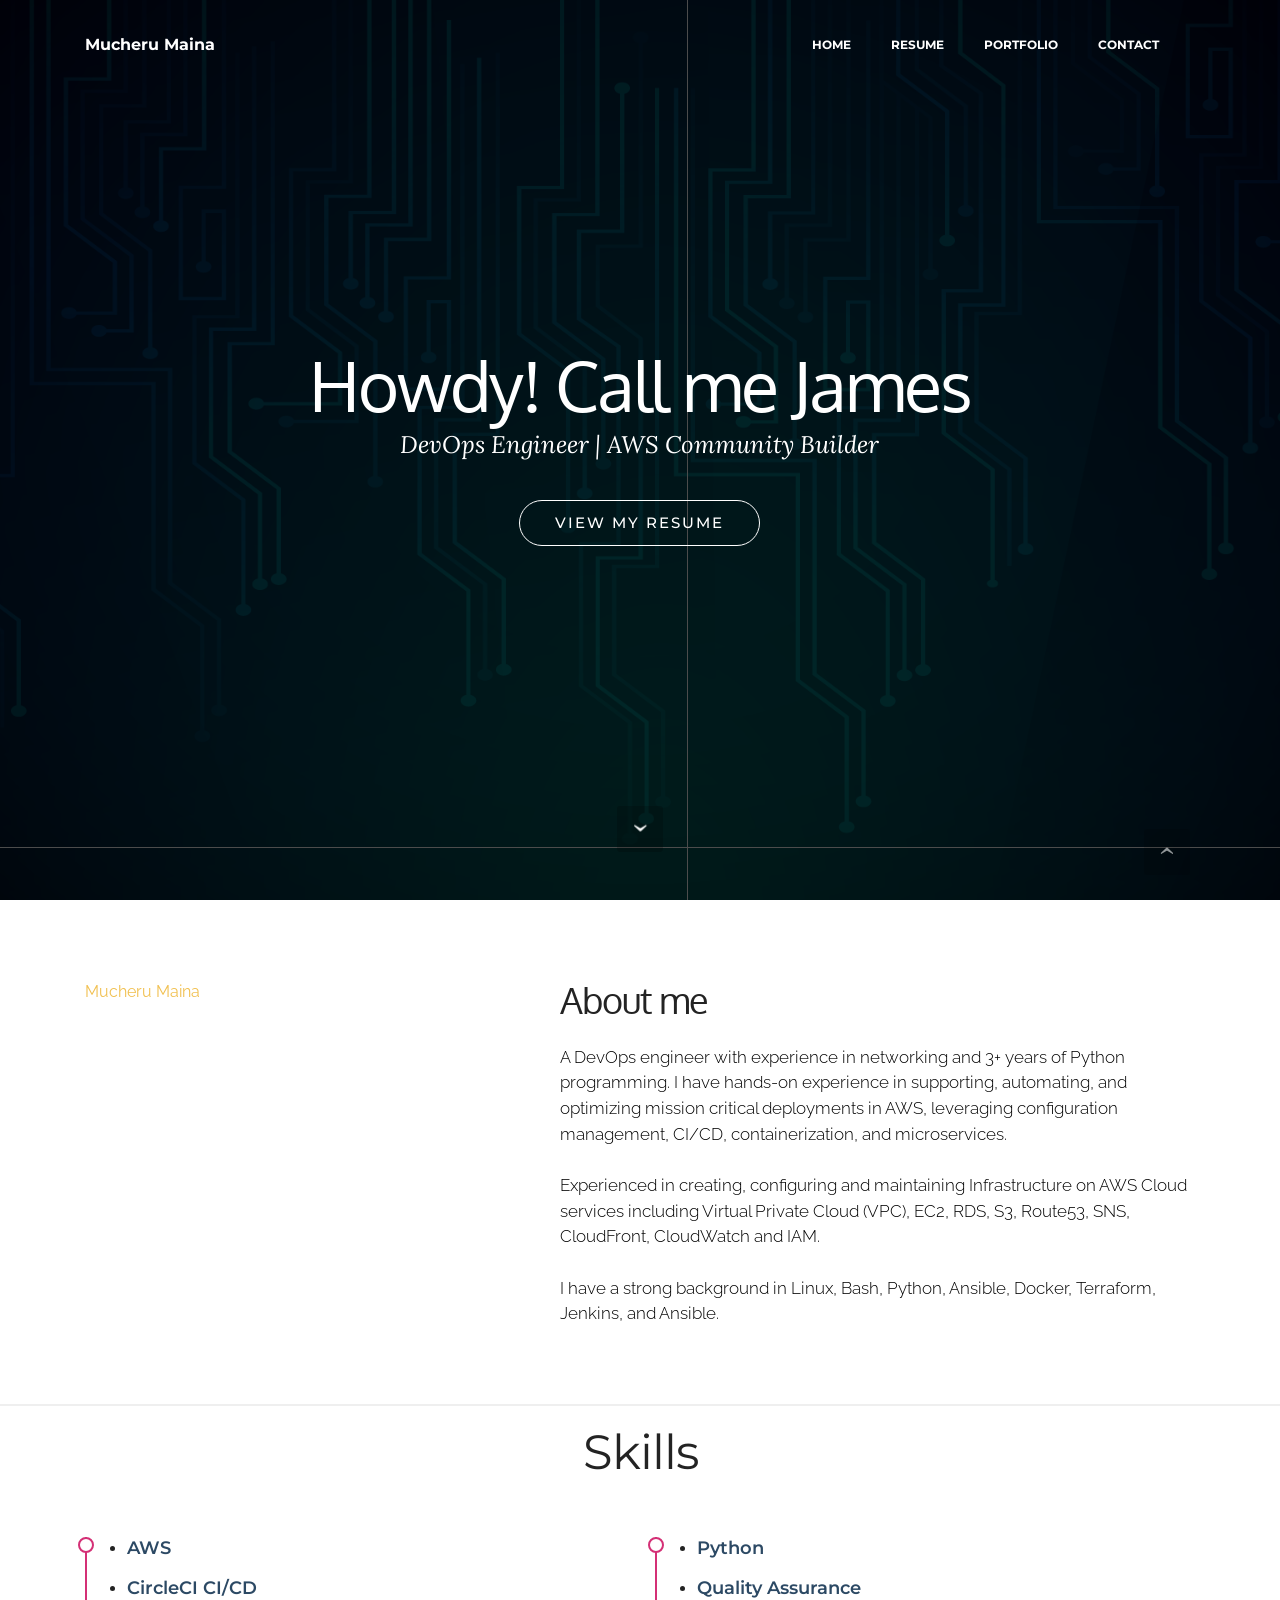
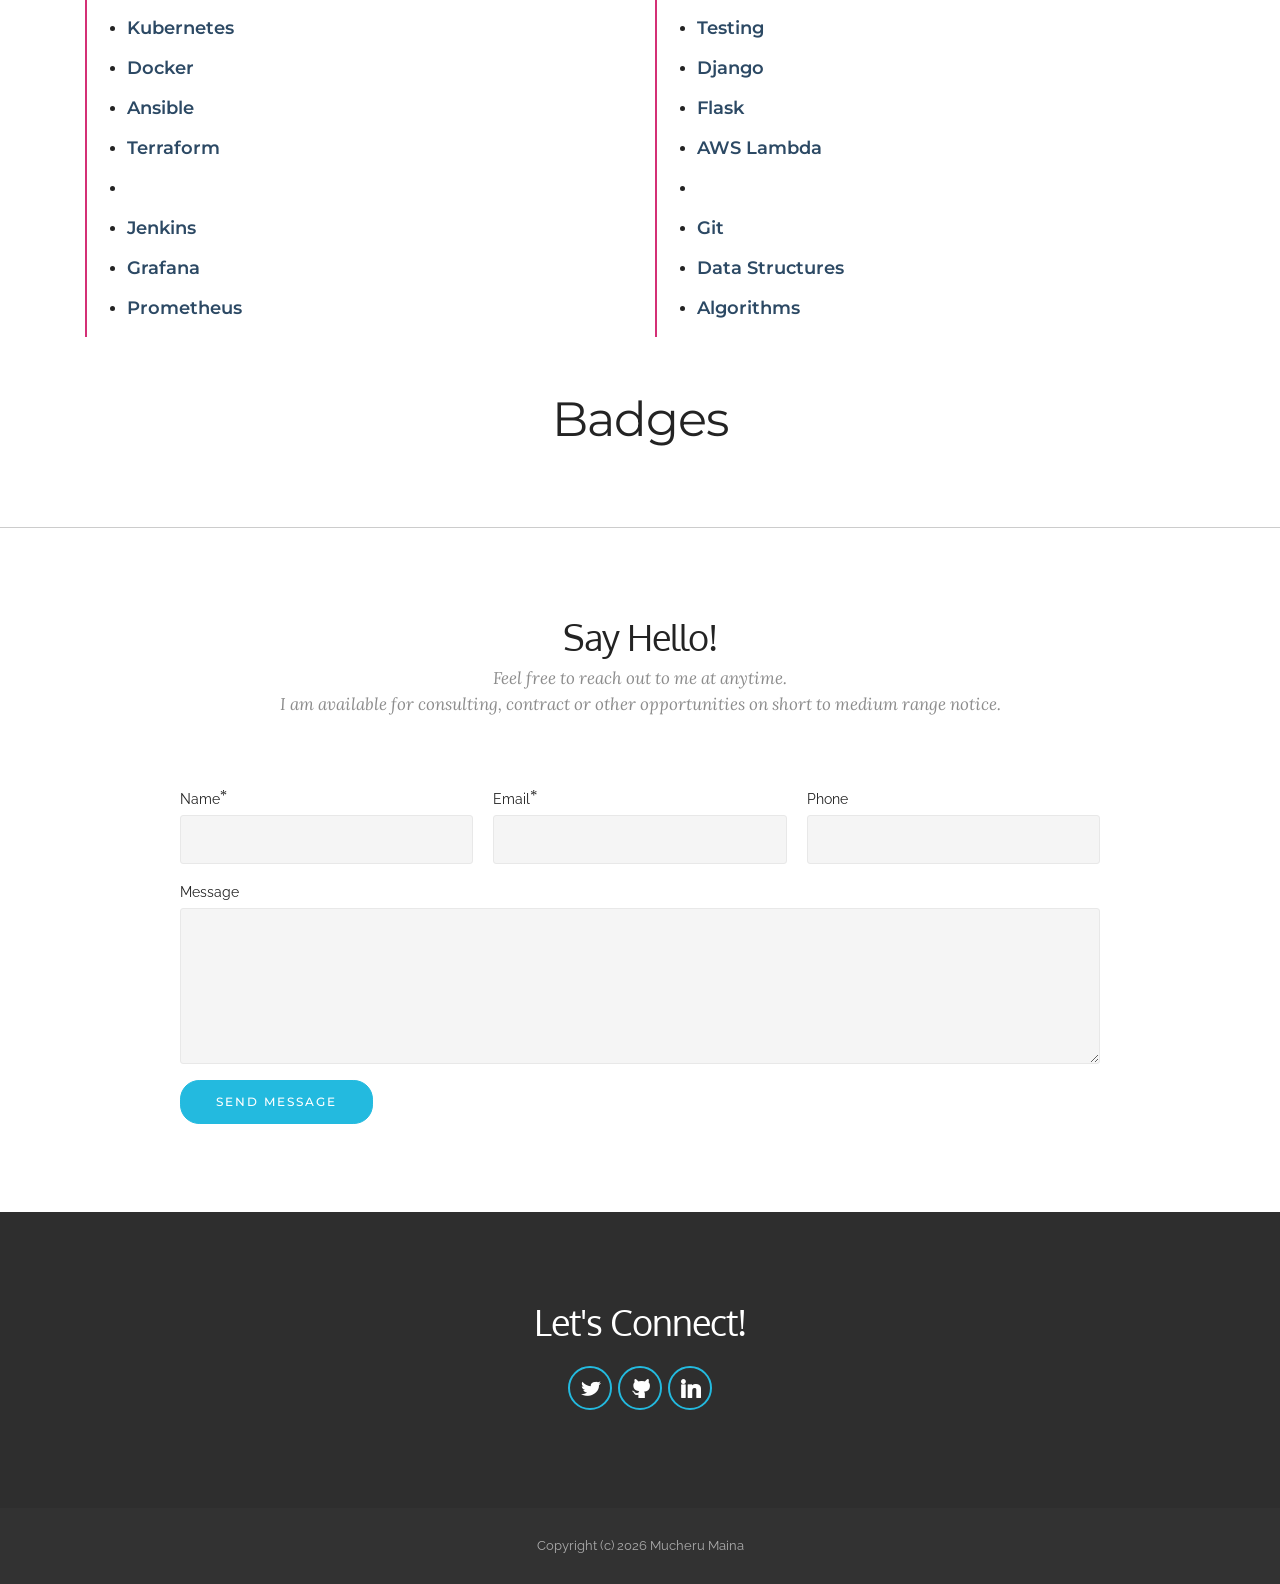
==== index.html @ a6365875 "Improve security, SEO, accessibility, and fix HTML issues Security: - Fix XSS vulnerability in conta" ====
<!DOCTYPE html>
<html lang="en">


<head>
 
  <meta charset="UTF-8">
  <meta http-equiv="X-UA-Compatible" content="IE=edge">
  <meta name="generator" content="Mobirise v3.10, mobirise.com">
  <meta name="viewport" content="width=device-width, initial-scale=1">
  <link rel="shortcut icon" href="assets/images/icons8-newtonsoft-128.png" type="image/x-icon">
  <meta name="description" content="Mucheru Maina - DevOps Engineer & AWS Community Builder with expertise in AWS, Kubernetes, Docker, Terraform, and CI/CD pipelines. Available for consulting and contract opportunities.">
  <meta name="keywords" content="DevOps Engineer, AWS, Kubernetes, Docker, Terraform, CI/CD, Cloud Infrastructure, Mucheru Maina">
  <meta name="author" content="Mucheru Maina">

  <!-- Open Graph / Social Media -->
  <meta property="og:type" content="website">
  <meta property="og:title" content="Mucheru Maina - DevOps Engineer & AWS Community Builder">
  <meta property="og:description" content="DevOps Engineer with expertise in AWS, Kubernetes, Docker, Terraform, and CI/CD pipelines.">
  <meta property="og:url" content="https://muchezz.github.io/">
  <meta name="twitter:card" content="summary_large_image">
  <meta name="twitter:site" content="@mucheeru">

  <title>Mucheru Maina - DevOps Engineer | AWS Community Builder</title>
  <link rel="stylesheet" href="https://fonts.googleapis.com/css?family=Lora:400,700,400italic,700italic&amp;subset=latin">
  <link rel="stylesheet" href="https://fonts.googleapis.com/css?family=Montserrat:400,700">
  <link rel="stylesheet" href="https://fonts.googleapis.com/css?family=Raleway:100,100i,200,200i,300,300i,400,400i,500,500i,600,600i,700,700i,800,800i,900,900i">
  <link rel="stylesheet" href="assets/bootstrap-material-design-font/css/material.css">
  <link rel="stylesheet" href="assets/et-line-font-plugin/style.css">
  <link rel="stylesheet" href="assets/tether/tether.min.css">
  <link rel="stylesheet" href="assets/bootstrap/css/bootstrap.min.css">
  <link rel="stylesheet" href="assets/animate.css/animate.min.css">
  <link rel="stylesheet" href="assets/dropdown/css/style.css">
  <link rel="stylesheet" href="assets/socicon/css/socicon.min.css">
  <link rel="stylesheet" href="assets/theme/css/style.css">
  <link rel="stylesheet" href="assets/mobirise-gallery/style.css">
  <link rel="stylesheet" href="assets/mobirise/css/mbr-additional.css" type="text/css">
  <script src="https://platform.linkedin.com/badges/js/profile.js" async defer type="text/javascript"></script>
  
  
  
  
</head>
<body>

<section id="index-menu-0">

    <nav class="navbar navbar-dropdown bg-color transparent navbar-fixed-top">
        <div class="container">

            <div class="mbr-table">
                <div class="mbr-table-cell">

                    <div class="navbar-brand">
                        
                        <a class="navbar-caption" href="index.html">Mucheru Maina</a>
                    </div>

                </div>
                <div class="mbr-table-cell">

                    <button class="navbar-toggler pull-xs-right hidden-md-up" type="button" data-toggle="collapse" data-target="#exCollapsingNavbar" aria-expanded="false" aria-controls="exCollapsingNavbar" aria-label="Toggle navigation">
                        <div class="hamburger-icon"></div>
                    </button>

                    <ul class="nav-dropdown collapse pull-xs-right nav navbar-nav navbar-toggleable-sm" id="exCollapsingNavbar"><li class="nav-item"><a class="nav-link link" href="index.html">HOME</a><li class="nav-item"><a class="nav-link link" href="resume.html">RESUME</a></li><li class="nav-item"><a class="nav-link link" href="portfolio.html">PORTFOLIO</a></li><li class="nav-item"><a class="nav-link link" href="contact.html">CONTACT</a></li><li class="nav-item nav-btn"></li></ul>
                    <button hidden="" class="navbar-toggler navbar-close" type="button" data-toggle="collapse" data-target="#exCollapsingNavbar">
                        <div class="close-icon"></div>
                    </button>

                </div>
            </div>

        </div>
    </nav>

</section>

<section class="mbr-section mbr-section-hero mbr-section-full mbr-parallax-background mbr-section-with-arrow mbr-after-navbar" id="index-header1-0" style="background-image: url(assets/images/wp7848360.png);">

    <div class="mbr-overlay" style="opacity: 0.7; background-color: rgb(0, 0, 0);"></div>

    <div class="mbr-table-cell">

        <div class="container">
            <div class="row">
                <div class="mbr-section col-md-10 col-md-offset-1 text-xs-center">

                    <h1 class="mbr-section-title display-1"><span style="font-weight: normal;">Howdy! Call me James</span></h1>
                    <p class="mbr-section-lead lead">DevOps Engineer | AWS Community Builder</p>
                    <div class="mbr-section-btn"> <a class="btn btn-lg btn-white-outline btn-white" href="resume.html">VIEW MY RESUME</a> </div>
                </div>
            </div>
        </div>
    </div>

    <div class="mbr-arrow mbr-arrow-floating" aria-hidden="true"><a href="#index-msg-box5-0"><i class="mbr-arrow-icon"></i></a></div>

</section>

<section class="mbr-section" id="index-msg-box5-0" style="background-color: rgb(255, 255, 255); padding-top: 80px; padding-bottom: 40px;">

    <div class="container">
        <div class="row">
            <div class="mbr-table-md-up">
                <div class="mbr-table-cell mbr-right-padding-md-up mbr-valign-top col-md-5">
                    <div class="badge-base LI-profile-badge" data-locale="en_US" data-size="medium" data-theme="dark" data-type="VERTICAL" data-vanity="mucheruj" data-version="v1"><a class="badge-base__link LI-simple-link" href="https://ke.linkedin.com/in/mucheruj?trk=profile-badge">Mucheru Maina</a></div>
                </div>
                <div class="mbr-table-cell col-md-7 text-xs-center text-md-left">
                    <h3 class="mbr-section-title display-2"><span style="font-weight: normal;">About me</span></h3>
                    <div class="lead">
                        <p style="color: black;">A DevOps engineer with experience in networking and 3+ years of Python programming. I have hands-on experience in supporting, automating, and optimizing mission critical deployments in AWS, leveraging configuration management, CI/CD, containerization, and microservices.
                            <br><br> Experienced in creating, configuring and maintaining Infrastructure on AWS Cloud services including Virtual Private Cloud (VPC), EC2, RDS, S3, Route53, SNS, CloudFront, CloudWatch and IAM.
                            <br><br> I have a strong background in Linux, Bash, Python, Ansible, Docker, Terraform, Jenkins, and Ansible.
                        </p>
                    </div>
                </div>
                  
            </div>
        </div>
    </div>

</section>

<section class="mbr-section article mbr-section__container" id="index-content1-2" style="background-color: rgb(239, 239, 239); padding-top: 0px; padding-bottom: 0px;">

    <div class="container">
        <div class="row">
            <div class="col-xs-12 lead"></div>
        </div>
    </div>

</section>

<section class="mbr-section article mbr-section__container" id="index-content1-1" style="background-color: rgb(239, 239, 239); padding-top: 0px; padding-bottom: 0px;">

    <div class="container">
        <div class="row">
            <div class="col-xs-12 lead"></div>
        </div>
    </div>

</section>

 <section class="mbr-section mbr-section__container article" id="index-skills-section" style="background-color: rgb(255, 255, 255); padding-top: 20px; padding-bottom: 0px;">
    <div class="container">
        <div class="row">

            <div class="col-xs-12 text-xs-center">
                <h3 class="mbr-section-title display-2"><span style="font-weight: normal;">Skills</span></h3>

            </div>
        </div>
    </div>
</section>
<section class="mbr-section article mbr-section__container resume section-bg" id="index-skills-list" data-rv-view="116" style="background-color: rgb(255,255,255); padding-top: 60px; padding-bottom: 20px;">

    <div class="container">

      <div class="row">
        <div class="col-lg-6">

          <div class="resume-item pb-0">
           <ul>
               <li><h4>AWS</h4></li>
               <li><h4>CircleCI CI/CD</h4></li>
               <li><h4>Kubernetes</h4></li>
               <li><h4>Docker</h4></li>
               <li><h4>Ansible</h4></li>
               <li><h4>Terraform</h4></li>
               <li><h4>CloudFormation</h4></li>
               <li><h4>Jenkins</h4></li>
               <li><h4>Grafana</h4></li>
               <li><h4>Prometheus</h4></li>
           </ul>
          </div>
        </div>
        <div class="col-lg-6">
          <div class="resume-item">
            <ul>
                <li><h4>Python</h4></li>
                <li><h4>Quality Assurance</h4></li>
                <li><h4>Testing</h4></li>
                <li><h4>Django</h4></li>
                <li><h4>Flask</h4></li>
                <li><h4>AWS Lambda</h4></li>
                <li><h4>Microservices</h4></li>
                <li><h4>Git</h4></li>
                <li><h4>Data Structures</h4></li>
                <li><h4>Algorithms</h4></li>
            </ul>
          </div>
        </div>
      </div>

    </div>
  </section><!-- End Skills Section -->

  <section class="mbr-section mbr-section__container article" id="index-badges-header" style="background-color: rgb(255, 255, 255); padding-top: 20px; padding-bottom: 0px;">
    <div class="container">
        <div class="row">

            <div class="col-xs-12 text-xs-center">
                <h3 class="mbr-section-title display-2"><span style="font-weight: normal;">Badges</span></h3>
                
            </div>
        </div>
    </div>
</section>
  <section class="mbr-section article mbr-section__container resume section-bg" id="index-badges-list" data-rv-view="116" style="background-color: rgb(255,255,255); padding-top: 60px; padding-bottom: 20px;">

    <div class="container">

      <div class="row">
        <div class="col-lg-2">
          <div data-iframe-width="150" data-iframe-height="270" data-share-badge-id="7b692b55-d99e-4628-bb34-22aab223c5fe" data-share-badge-host="https://www.credly.com"></div>
        </div>
        <div class="col-lg-2">
          <div data-iframe-width="150" data-iframe-height="270" data-share-badge-id="23d97d5a-c643-4ed1-9d06-f1e43978feaa" data-share-badge-host="https://www.credly.com"></div>
        </div>
        <div class="col-lg-2">
          <div data-iframe-width="150" data-iframe-height="270" data-share-badge-id="5ac6735c-dcc8-4024-b053-982e90da43f0" data-share-badge-host="https://www.credly.com"></div>
        </div>
        <div class="col-lg-2">
          <div data-iframe-width="150" data-iframe-height="270" data-share-badge-id="9df8703c-1325-41b5-bcfe-e721ab41545d" data-share-badge-host="https://www.credly.com"></div>
        </div>
        <div class="col-lg-2">
          <div data-iframe-width="150" data-iframe-height="270" data-share-badge-id="fe55755c-d87d-4106-8544-4fb7e518444a" data-share-badge-host="https://www.credly.com"></div>
        </div>
      </div>

    </div>
  </section><!-- End Badges Section -->

  <!-- Credly Badge Script (loaded once) -->
  <script type="text/javascript" async src="https://cdn.credly.com/assets/utilities/embed.js"></script>



<section class="mbr-section article mbr-section__container" id="index-content1-0" style="background-color: rgb(204, 204, 204); padding-top: 0px; padding-bottom: 0px;">

    <div class="container">
        <div class="row">
            <div class="col-xs-12 lead"></div>
        </div>
    </div>

</section>

<section class="mbr-section" id="index-form1-0" style="background-color: rgb(255, 255, 255); padding-top: 80px; padding-bottom: 80px;">
    
    <div class="mbr-section mbr-section__container mbr-section__container--middle">
        <div class="container">
            <div class="row">
                <div class="col-xs-12 text-xs-center">
                    <h3 class="mbr-section-title display-2"><span style="font-weight: normal;">Say Hello!</span></h3>
                    <small class="mbr-section-subtitle">Feel free to reach out to me at anytime. <br>I am available for consulting, contract or other opportunities on short to medium range notice.<br></small>
                </div>
            </div>
        </div>
    </div>
    <div class="mbr-section mbr-section-nopadding">
        <div class="container">
            <div class="row">
                <div class="col-xs-12 col-lg-10 col-lg-offset-1" data-form-type="formoid">


                    <div data-form-alert="true">
                        <div hidden="" data-form-alert-success="true" class="alert alert-form alert-success text-xs-center">Success! Thanks for your message. I'll get back to you shortly.</div>
                    </div>


                    <form action="https://mobirise.com/" method="post" data-form-title="Say Hello!">

                        <input type="hidden" value="FltVLyrQiaqR70VMp6Duqn5klRj/GYwSEKKknsxnp8k0EOqldFYQRzrCZMd3gvjPAp3WtHL0mmDaY+6LcZK+9TtkbEcEK1aMxNL7PpHgWkujCsgpSboIuTLAomfqHAqp" data-form-email="true">

                        <div class="row row-sm-offset">

                            <div class="col-xs-12 col-md-4">
                                <div class="form-group">
                                    <label class="form-control-label" for="index-form1-0-name">Name<span class="form-asterisk">*</span></label>
                                    <input type="text" class="form-control" name="name" required="" data-form-field="Name" id="index-form1-0-name">
                                </div>
                            </div>

                            <div class="col-xs-12 col-md-4">
                                <div class="form-group">
                                    <label class="form-control-label" for="index-form1-0-email">Email<span class="form-asterisk">*</span></label>
                                    <input type="email" class="form-control" name="email" required="" data-form-field="Email" id="index-form1-0-email">
                                </div>
                            </div>

                            <div class="col-xs-12 col-md-4">
                                <div class="form-group">
                                    <label class="form-control-label" for="index-form1-0-phone">Phone</label>
                                    <input type="tel" class="form-control" name="phone" data-form-field="Phone" id="index-form1-0-phone">
                                </div>
                            </div>

                        </div>

                        <div class="form-group">
                            <label class="form-control-label" for="index-form1-0-message">Message</label>
                            <textarea class="form-control" name="message" rows="7" data-form-field="Message" id="index-form1-0-message"></textarea>
                        </div>

                        <div><button type="submit" class="btn btn-primary">SEND MESSAGE</button></div>

                    </form>
                </div>
            </div>
        </div>
    </div>
</section>

<section class="mbr-section mbr-section-md-padding" id="index-social-buttons4-0" style="background-color: rgb(46, 46, 46); padding-top: 90px; padding-bottom: 90px;">
    
    <div class="container">
        <div class="row">
            <div class="col-md-8 col-md-offset-2 text-xs-center">
                <h3 class="mbr-section-title display-2"><span style="font-weight: normal;">Let's Connect!</span></h3>
                <div>
                    <a class="btn btn-social" title="Twitter" target="_blank" href="https://twitter.com/mucheeru" rel="noopener noreferrer" aria-label="Follow on Twitter"><i class="socicon socicon-twitter" aria-hidden="true"></i></a>
                    <a class="btn btn-social" title="Github" target="_blank" href="https://github.com/Muchezz" rel="noopener noreferrer" aria-label="View GitHub profile"><i class="socicon socicon-github" aria-hidden="true"></i></a>
                    <a class="btn btn-social" title="LinkedIn" target="_blank" href="https://www.linkedin.com/in/mucheruj" rel="noopener noreferrer" aria-label="Connect on LinkedIn"><i class="socicon socicon-linkedin" aria-hidden="true"></i></a>
                </div>
            </div>
        </div>
    </div>
</section>

<footer class="mbr-small-footer mbr-section mbr-section-nopadding" id="index-footer1-0" style="background-color: rgb(50, 50, 50); padding-top: 1.75rem; padding-bottom: 1.75rem;">
    
    <div class="container">
        <p class="text-xs-center">Copyright (c) <script>document.write(new Date().getFullYear())</script> Mucheru Maina</p>
    </div>
</footer>


  <script src="assets/web/assets/jquery/jquery.min.js"></script>
  <script src="assets/tether/tether.min.js"></script>
  <script src="assets/bootstrap/js/bootstrap.min.js"></script>
  <script src="assets/smooth-scroll/SmoothScroll.js"></script>
  <script src="assets/viewportChecker/jquery.viewportchecker.js"></script>
  <script src="assets/dropdown/js/script.min.js"></script>
  <script src="assets/touchSwipe/jquery.touchSwipe.min.js"></script>
  <script src="assets/jarallax/jarallax.js"></script>
  <script src="assets/masonry/masonry.pkgd.min.js"></script>
  <script src="assets/imagesloaded/imagesloaded.pkgd.min.js"></script>
  <script src="assets/bootstrap-carousel-swipe/bootstrap-carousel-swipe.js"></script>
  <script src="assets/theme/js/script.js"></script>
  <script src="assets/mobirise-gallery/player.min.js"></script>
  <script src="assets/mobirise-gallery/script.js"></script>
  <script src="assets/formoid/formoid.min.js"></script>
  
    <input name="animation" type="hidden">
   <div id="scrollToTop" class="scrollToTop mbr-arrow-up"><a style="text-align: center;" aria-label="Scroll to top" role="button"><i class="mbr-arrow-up-icon" aria-hidden="true"></i></a></div>
  </body>


</html>
---- assets/bootstrap-material-design-font/css/material.css ----
@font-face {
  font-family: 'Material-Design-Icons';
  src: url('../fonts/Material-Design-Icons64ea.eot?3ocs8m');
  src: url('../fonts/Material-Design-Iconsd41d.eot?#iefix3ocs8m') format('embedded-opentype'), url('../fonts/Material-Design-Icons64ea.woff?3ocs8m') format('woff'), url('../fonts/Material-Design-Icons64ea.ttf?3ocs8m') format('truetype'), url('../fonts/Material-Design-Icons64ea.svg?3ocs8m#Material-Design-Icons') format('svg');
  font-weight: normal;
  font-style: normal;
}
[class^="mdi-"],
[class*="mdi-"] {
  speak: none;
  display: inline-block;
  font-style: normal;
  font-variant:normal;
  font-weight:normal;
  /*font-size:24px;*/
  line-height:1;
  font-family:'Material-Design-Icons' !important;
  text-rendering: auto;
  
  -webkit-font-smoothing: antialiased;
  -moz-osx-font-smoothing: grayscale;
  -webkit-transform: translate(0, 0);
      -ms-transform: translate(0, 0);
          transform: translate(0, 0);
}
[class^="mdi-"]:before,
[class*="mdi-"]:before {
  display: inline-block;
  speak: none;
  text-decoration: inherit;
}
[class^="mdi-"].pull-left,
[class*="mdi-"].pull-left {
  margin-right: .3em;
}
[class^="mdi-"].pull-right,
[class*="mdi-"].pull-right {
  margin-left: .3em;
}
[class^="mdi-"].mdi-lg:before,
[class*="mdi-"].mdi-lg:before,
[class^="mdi-"].mdi-lg:after,
[class*="mdi-"].mdi-lg:after {
  font-size: 1.33333333em;
  line-height: 0.75em;
  vertical-align: -15%;
}
[class^="mdi-"].mdi-2x:before,
[class*="mdi-"].mdi-2x:before,
[class^="mdi-"].mdi-2x:after,
[class*="mdi-"].mdi-2x:after {
  font-size: 2em;
}
[class^="mdi-"].mdi-3x:before,
[class*="mdi-"].mdi-3x:before,
[class^="mdi-"].mdi-3x:after,
[class*="mdi-"].mdi-3x:after {
  font-size: 3em;
}
[class^="mdi-"].mdi-4x:before,
[class*="mdi-"].mdi-4x:before,
[class^="mdi-"].mdi-4x:after,
[class*="mdi-"].mdi-4x:after {
  font-size: 4em;
}
[class^="mdi-"].mdi-5x:before,
[class*="mdi-"].mdi-5x:before,
[class^="mdi-"].mdi-5x:after,
[class*="mdi-"].mdi-5x:after {
  font-size: 5em;
}
[class^="mdi-device-signal-cellular-"]:after,
[class^="mdi-device-battery-"]:after,
[class^="mdi-device-battery-charging-"]:after,
[class^="mdi-device-signal-cellular-connected-no-internet-"]:after,
[class^="mdi-device-signal-wifi-"]:after,
[class^="mdi-device-signal-wifi-statusbar-not-connected"]:after,
.mdi-device-network-wifi:after {
  opacity: .3;
  position: absolute;
  left: 0;
  top: 0;
  z-index: 1;
  display: inline-block;
  speak: none;
  text-decoration: inherit;
}
[class^="mdi-device-signal-cellular-"]:after {
  content: "\e758";
}
[class^="mdi-device-battery-"]:after {
  content: "\e735";
}
[class^="mdi-device-battery-charging-"]:after {
  content: "\e733";
}
[class^="mdi-device-signal-cellular-connected-no-internet-"]:after {
  content: "\e75d";
}
[class^="mdi-device-signal-wifi-"]:after,
.mdi-device-network-wifi:after {
  content: "\e765";
}
[class^="mdi-device-signal-wifi-statusbasr-not-connected"]:after {
  content: "\e8f7";
}
.mdi-device-signal-cellular-off:after,
.mdi-device-signal-cellular-null:after,
.mdi-device-signal-cellular-no-sim:after,
.mdi-device-signal-wifi-off:after,
.mdi-device-signal-wifi-4-bar:after,
.mdi-device-signal-cellular-4-bar:after,
.mdi-device-battery-alert:after,
.mdi-device-signal-cellular-connected-no-internet-4-bar:after,
.mdi-device-battery-std:after,
.mdi-device-battery-full .mdi-device-battery-unknown:after {
  content: "";
}
.mdi-fw {
  width: 1.28571429em;
  text-align: center;
}
.mdi-ul {
  padding-left: 0;
  margin-left: 2.14285714em;
  list-style-type: none;
}
.mdi-ul > li {
  position: relative;
}
.mdi-li {
  position: absolute;
  left: -2.14285714em;
  width: 2.14285714em;
  top: 0.14285714em;
  text-align: center;
}
.mdi-li.mdi-lg {
  left: -1.85714286em;
}
.mdi-border {
  padding: .2em .25em .15em;
  border: solid 0.08em #eeeeee;
  border-radius: .1em;
}
.mdi-spin {
  -webkit-animation: mdi-spin 2s infinite linear;
  animation: mdi-spin 2s infinite linear;
  -webkit-transform-origin: 50% 50%;
  -ms-transform-origin: 50% 50%;
      transform-origin: 50% 50%;
}
.mdi-pulse {
  -webkit-animation: mdi-spin 1s steps(8) infinite;
  animation: mdi-spin 1s steps(8) infinite;
  -webkit-transform-origin: 50% 50%;
  -ms-transform-origin: 50% 50%;
      transform-origin: 50% 50%;
}
@-webkit-keyframes mdi-spin {
  0% {
    -webkit-transform: rotate(0deg);
    transform: rotate(0deg);
  }
  100% {
    -webkit-transform: rotate(359deg);
    transform: rotate(359deg);
  }
}
@keyframes mdi-spin {
  0% {
    -webkit-transform: rotate(0deg);
    transform: rotate(0deg);
  }
  100% {
    -webkit-transform: rotate(359deg);
    transform: rotate(359deg);
  }
}
.mdi-rotate-90 {
  filter: progid:DXImageTransform.Microsoft.BasicImage(rotation=1);
  -webkit-transform: rotate(90deg);
  -ms-transform: rotate(90deg);
  transform: rotate(90deg);
}
.mdi-rotate-180 {
  filter: progid:DXImageTransform.Microsoft.BasicImage(rotation=2);
  -webkit-transform: rotate(180deg);
  -ms-transform: rotate(180deg);
  transform: rotate(180deg);
}
.mdi-rotate-270 {
  filter: progid:DXImageTransform.Microsoft.BasicImage(rotation=3);
  -webkit-transform: rotate(270deg);
  -ms-transform: rotate(270deg);
  transform: rotate(270deg);
}
.mdi-flip-horizontal {
  filter: progid:DXImageTransform.Microsoft.BasicImage(rotation=0, mirror=1);
  -webkit-transform: scale(-1, 1);
  -ms-transform: scale(-1, 1);
  transform: scale(-1, 1);
}
.mdi-flip-vertical {
  filter: progid:DXImageTransform.Microsoft.BasicImage(rotation=2, mirror=1);
  -webkit-transform: scale(1, -1);
  -ms-transform: scale(1, -1);
  transform: scale(1, -1);
}
:root .mdi-rotate-90,
:root .mdi-rotate-180,
:root .mdi-rotate-270,
:root .mdi-flip-horizontal,
:root .mdi-flip-vertical {
  -webkit-filter: none;
          filter: none;
}
.mdi-stack {
  position: relative;
  display: inline-block;
  width: 2em;
  height: 2em;
  line-height: 2em;
  vertical-align: middle;
}
.mdi-stack-1x,
.mdi-stack-2x {
  position: absolute;
  left: 0;
  width: 100%;
  text-align: center;
}
.mdi-stack-1x {
  line-height: inherit;
}
.mdi-stack-2x {
  font-size: 2em;
}
.mdi-inverse {
  color: #ffffff;
}
/* Start Icons */
.mdi-action-3d-rotation:before {
  content: "\e600";
}
.mdi-action-accessibility:before {
  content: "\e601";
}
.mdi-action-account-balance-wallet:before {
  content: "\e602";
}
.mdi-action-account-balance:before {
  content: "\e603";
}
.mdi-action-account-box:before {
  content: "\e604";
}
.mdi-action-account-child:before {
  content: "\e605";
}
.mdi-action-account-circle:before {
  content: "\e606";
}
.mdi-action-add-shopping-cart:before {
  content: "\e607";
}
.mdi-action-alarm-add:before {
  content: "\e608";
}
.mdi-action-alarm-off:before {
  content: "\e609";
}
.mdi-action-alarm-on:before {
  content: "\e60a";
}
.mdi-action-alarm:before {
  content: "\e60b";
}
.mdi-action-android:before {
  content: "\e60c";
}
.mdi-action-announcement:before {
  content: "\e60d";
}
.mdi-action-aspect-ratio:before {
  content: "\e60e";
}
.mdi-action-assessment:before {
  content: "\e60f";
}
.mdi-action-assignment-ind:before {
  content: "\e610";
}
.mdi-action-assignment-late:before {
  content: "\e611";
}
.mdi-action-assignment-return:before {
  content: "\e612";
}
.mdi-action-assignment-returned:before {
  content: "\e613";
}
.mdi-action-assignment-turned-in:before {
  content: "\e614";
}
.mdi-action-assignment:before {
  content: "\e615";
}
.mdi-action-autorenew:before {
  content: "\e616";
}
.mdi-action-backup:before {
  content: "\e617";
}
.mdi-action-book:before {
  content: "\e618";
}
.mdi-action-bookmark-outline:before {
  content: "\e619";
}
.mdi-action-bookmark:before {
  content: "\e61a";
}
.mdi-action-bug-report:before {
  content: "\e61b";
}
.mdi-action-cached:before {
  content: "\e61c";
}
.mdi-action-check-circle:before {
  content: "\e61d";
}
.mdi-action-class:before {
  content: "\e61e";
}
.mdi-action-credit-card:before {
  content: "\e61f";
}
.mdi-action-dashboard:before {
  content: "\e620";
}
.mdi-action-delete:before {
  content: "\e621";
}
.mdi-action-description:before {
  content: "\e622";
}
.mdi-action-dns:before {
  content: "\e623";
}
.mdi-action-done-all:before {
  content: "\e624";
}
.mdi-action-done:before {
  content: "\e625";
}
.mdi-action-event:before {
  content: "\e626";
}
.mdi-action-exit-to-app:before {
  content: "\e627";
}
.mdi-action-explore:before {
  content: "\e628";
}
.mdi-action-extension:before {
  content: "\e629";
}
.mdi-action-face-unlock:before {
  content: "\e62a";
}
.mdi-action-favorite-outline:before {
  content: "\e62b";
}
.mdi-action-favorite:before {
  content: "\e62c";
}
.mdi-action-find-in-page:before {
  content: "\e62d";
}
.mdi-action-find-replace:before {
  content: "\e62e";
}
.mdi-action-flip-to-back:before {
  content: "\e62f";
}
.mdi-action-flip-to-front:before {
  content: "\e630";
}
.mdi-action-get-app:before {
  content: "\e631";
}
.mdi-action-grade:before {
  content: "\e632";
}
.mdi-action-group-work:before {
  content: "\e633";
}
.mdi-action-help:before {
  content: "\e634";
}
.mdi-action-highlight-remove:before {
  content: "\e635";
}
.mdi-action-history:before {
  content: "\e636";
}
.mdi-action-home:before {
  content: "\e637";
}
.mdi-action-https:before {
  content: "\e638";
}
.mdi-action-info-outline:before {
  content: "\e639";
}
.mdi-action-info:before {
  content: "\e63a";
}
.mdi-action-input:before {
  content: "\e63b";
}
.mdi-action-invert-colors:before {
  content: "\e63c";
}
.mdi-action-label-outline:before {
  content: "\e63d";
}
.mdi-action-label:before {
  content: "\e63e";
}
.mdi-action-language:before {
  content: "\e63f";
}
.mdi-action-launch:before {
  content: "\e640";
}
.mdi-action-list:before {
  content: "\e641";
}
.mdi-action-lock-open:before {
  content: "\e642";
}
.mdi-action-lock-outline:before {
  content: "\e643";
}
.mdi-action-lock:before {
  content: "\e644";
}
.mdi-action-loyalty:before {
  content: "\e645";
}
.mdi-action-markunread-mailbox:before {
  content: "\e646";
}
.mdi-action-note-add:before {
  content: "\e647";
}
.mdi-action-open-in-browser:before {
  content: "\e648";
}
.mdi-action-open-in-new:before {
  content: "\e649";
}
.mdi-action-open-with:before {
  content: "\e64a";
}
.mdi-action-pageview:before {
  content: "\e64b";
}
.mdi-action-payment:before {
  content: "\e64c";
}
.mdi-action-perm-camera-mic:before {
  content: "\e64d";
}
.mdi-action-perm-contact-cal:before {
  content: "\e64e";
}
.mdi-action-perm-data-setting:before {
  content: "\e64f";
}
.mdi-action-perm-device-info:before {
  content: "\e650";
}
.mdi-action-perm-identity:before {
  content: "\e651";
}
.mdi-action-perm-media:before {
  content: "\e652";
}
.mdi-action-perm-phone-msg:before {
  content: "\e653";
}
.mdi-action-perm-scan-wifi:before {
  content: "\e654";
}
.mdi-action-picture-in-picture:before {
  content: "\e655";
}
.mdi-action-polymer:before {
  content: "\e656";
}
.mdi-action-print:before {
  content: "\e657";
}
.mdi-action-query-builder:before {
  content: "\e658";
}
.mdi-action-question-answer:before {
  content: "\e659";
}
.mdi-action-receipt:before {
  content: "\e65a";
}
.mdi-action-redeem:before {
  content: "\e65b";
}
.mdi-action-reorder:before {
  content: "\e65c";
}
.mdi-action-report-problem:before {
  content: "\e65d";
}
.mdi-action-restore:before {
  content: "\e65e";
}
.mdi-action-room:before {
  content: "\e65f";
}
.mdi-action-schedule:before {
  content: "\e660";
}
.mdi-action-search:before {
  content: "\e661";
}
.mdi-action-settings-applications:before {
  content: "\e662";
}
.mdi-action-settings-backup-restore:before {
  content: "\e663";
}
.mdi-action-settings-bluetooth:before {
  content: "\e664";
}
.mdi-action-settings-cell:before {
  content: "\e665";
}
.mdi-action-settings-display:before {
  content: "\e666";
}
.mdi-action-settings-ethernet:before {
  content: "\e667";
}
.mdi-action-settings-input-antenna:before {
  content: "\e668";
}
.mdi-action-settings-input-component:before {
  content: "\e669";
}
.mdi-action-settings-input-composite:before {
  content: "\e66a";
}
.mdi-action-settings-input-hdmi:before {
  content: "\e66b";
}
.mdi-action-settings-input-svideo:before {
  content: "\e66c";
}
.mdi-action-settings-overscan:before {
  content: "\e66d";
}
.mdi-action-settings-phone:before {
  content: "\e66e";
}
.mdi-action-settings-power:before {
  content: "\e66f";
}
.mdi-action-settings-remote:before {
  content: "\e670";
}
.mdi-action-settings-voice:before {
  content: "\e671";
}
.mdi-action-settings:before {
  content: "\e672";
}
.mdi-action-shop-two:before {
  content: "\e673";
}
.mdi-action-shop:before {
  content: "\e674";
}
.mdi-action-shopping-basket:before {
  content: "\e675";
}
.mdi-action-shopping-cart:before {
  content: "\e676";
}
.mdi-action-speaker-notes:before {
  content: "\e677";
}
.mdi-action-spellcheck:before {
  content: "\e678";
}
.mdi-action-star-rate:before {
  content: "\e679";
}
.mdi-action-stars:before {
  content: "\e67a";
}
.mdi-action-store:before {
  content: "\e67b";
}
.mdi-action-subject:before {
  content: "\e67c";
}
.mdi-action-supervisor-account:before {
  content: "\e67d";
}
.mdi-action-swap-horiz:before {
  content: "\e67e";
}
.mdi-action-swap-vert-circle:before {
  content: "\e67f";
}
.mdi-action-swap-vert:before {
  content: "\e680";
}
.mdi-action-system-update-tv:before {
  content: "\e681";
}
.mdi-action-tab-unselected:before {
  content: "\e682";
}
.mdi-action-tab:before {
  content: "\e683";
}
.mdi-action-theaters:before {
  content: "\e684";
}
.mdi-action-thumb-down:before {
  content: "\e685";
}
.mdi-action-thumb-up:before {
  content: "\e686";
}
.mdi-action-thumbs-up-down:before {
  content: "\e687";
}
.mdi-action-toc:before {
  content: "\e688";
}
.mdi-action-today:before {
  content: "\e689";
}
.mdi-action-track-changes:before {
  content: "\e68a";
}
.mdi-action-translate:before {
  content: "\e68b";
}
.mdi-action-trending-down:before {
  content: "\e68c";
}
.mdi-action-trending-neutral:before {
  content: "\e68d";
}
.mdi-action-trending-up:before {
  content: "\e68e";
}
.mdi-action-turned-in-not:before {
  content: "\e68f";
}
.mdi-action-turned-in:before {
  content: "\e690";
}
.mdi-action-verified-user:before {
  content: "\e691";
}
.mdi-action-view-agenda:before {
  content: "\e692";
}
.mdi-action-view-array:before {
  content: "\e693";
}
.mdi-action-view-carousel:before {
  content: "\e694";
}
.mdi-action-view-column:before {
  content: "\e695";
}
.mdi-action-view-day:before {
  content: "\e696";
}
.mdi-action-view-headline:before {
  content: "\e697";
}
.mdi-action-view-list:before {
  content: "\e698";
}
.mdi-action-view-module:before {
  content: "\e699";
}
.mdi-action-view-quilt:before {
  content: "\e69a";
}
.mdi-action-view-stream:before {
  content: "\e69b";
}
.mdi-action-view-week:before {
  content: "\e69c";
}
.mdi-action-visibility-off:before {
  content: "\e69d";
}
.mdi-action-visibility:before {
  content: "\e69e";
}
.mdi-action-wallet-giftcard:before {
  content: "\e69f";
}
.mdi-action-wallet-membership:before {
  content: "\e6a0";
}
.mdi-action-wallet-travel:before {
  content: "\e6a1";
}
.mdi-action-work:before {
  content: "\e6a2";
}
.mdi-alert-error:before {
  content: "\e6a3";
}
.mdi-alert-warning:before {
  content: "\e6a4";
}
.mdi-av-album:before {
  content: "\e6a5";
}
.mdi-av-closed-caption:before {
  content: "\e6a6";
}
.mdi-av-equalizer:before {
  content: "\e6a7";
}
.mdi-av-explicit:before {
  content: "\e6a8";
}
.mdi-av-fast-forward:before {
  content: "\e6a9";
}
.mdi-av-fast-rewind:before {
  content: "\e6aa";
}
.mdi-av-games:before {
  content: "\e6ab";
}
.mdi-av-hearing:before {
  content: "\e6ac";
}
.mdi-av-high-quality:before {
  content: "\e6ad";
}
.mdi-av-loop:before {
  content: "\e6ae";
}
.mdi-av-mic-none:before {
  content: "\e6af";
}
.mdi-av-mic-off:before {
  content: "\e6b0";
}
.mdi-av-mic:before {
  content: "\e6b1";
}
.mdi-av-movie:before {
  content: "\e6b2";
}
.mdi-av-my-library-add:before {
  content: "\e6b3";
}
.mdi-av-my-library-books:before {
  content: "\e6b4";
}
.mdi-av-my-library-music:before {
  content: "\e6b5";
}
.mdi-av-new-releases:before {
  content: "\e6b6";
}
.mdi-av-not-interested:before {
  content: "\e6b7";
}
.mdi-av-pause-circle-fill:before {
  content: "\e6b8";
}
.mdi-av-pause-circle-outline:before {
  content: "\e6b9";
}
.mdi-av-pause:before {
  content: "\e6ba";
}
.mdi-av-play-arrow:before {
  content: "\e6bb";
}
.mdi-av-play-circle-fill:before {
  content: "\e6bc";
}
.mdi-av-play-circle-outline:before {
  content: "\e6bd";
}
.mdi-av-play-shopping-bag:before {
  content: "\e6be";
}
.mdi-av-playlist-add:before {
  content: "\e6bf";
}
.mdi-av-queue-music:before {
  content: "\e6c0";
}
.mdi-av-queue:before {
  content: "\e6c1";
}
.mdi-av-radio:before {
  content: "\e6c2";
}
.mdi-av-recent-actors:before {
  content: "\e6c3";
}
.mdi-av-repeat-one:before {
  content: "\e6c4";
}
.mdi-av-repeat:before {
  content: "\e6c5";
}
.mdi-av-replay:before {
  content: "\e6c6";
}
.mdi-av-shuffle:before {
  content: "\e6c7";
}
.mdi-av-skip-next:before {
  content: "\e6c8";
}
.mdi-av-skip-previous:before {
  content: "\e6c9";
}
.mdi-av-snooze:before {
  content: "\e6ca";
}
.mdi-av-stop:before {
  content: "\e6cb";
}
.mdi-av-subtitles:before {
  content: "\e6cc";
}
.mdi-av-surround-sound:before {
  content: "\e6cd";
}
.mdi-av-timer:before {
  content: "\e6ce";
}
.mdi-av-video-collection:before {
  content: "\e6cf";
}
.mdi-av-videocam-off:before {
  content: "\e6d0";
}
.mdi-av-videocam:before {
  content: "\e6d1";
}
.mdi-av-volume-down:before {
  content: "\e6d2";
}
.mdi-av-volume-mute:before {
  content: "\e6d3";
}
.mdi-av-volume-off:before {
  content: "\e6d4";
}
.mdi-av-volume-up:before {
  content: "\e6d5";
}
.mdi-av-web:before {
  content: "\e6d6";
}
.mdi-communication-business:before {
  content: "\e6d7";
}
.mdi-communication-call-end:before {
  content: "\e6d8";
}
.mdi-communication-call-made:before {
  content: "\e6d9";
}
.mdi-communication-call-merge:before {
  content: "\e6da";
}
.mdi-communication-call-missed:before {
  content: "\e6db";
}
.mdi-communication-call-received:before {
  content: "\e6dc";
}
.mdi-communication-call-split:before {
  content: "\e6dd";
}
.mdi-communication-call:before {
  content: "\e6de";
}
.mdi-communication-chat:before {
  content: "\e6df";
}
.mdi-communication-clear-all:before {
  content: "\e6e0";
}
.mdi-communication-comment:before {
  content: "\e6e1";
}
.mdi-communication-contacts:before {
  content: "\e6e2";
}
.mdi-communication-dialer-sip:before {
  content: "\e6e3";
}
.mdi-communication-dialpad:before {
  content: "\e6e4";
}
.mdi-communication-dnd-on:before {
  content: "\e6e5";
}
.mdi-communication-email:before {
  content: "\e6e6";
}
.mdi-communication-forum:before {
  content: "\e6e7";
}
.mdi-communication-import-export:before {
  content: "\e6e8";
}
.mdi-communication-invert-colors-off:before {
  content: "\e6e9";
}
.mdi-communication-invert-colors-on:before {
  content: "\e6ea";
}
.mdi-communication-live-help:before {
  content: "\e6eb";
}
.mdi-communication-location-off:before {
  content: "\e6ec";
}
.mdi-communication-location-on:before {
  content: "\e6ed";
}
.mdi-communication-message:before {
  content: "\e6ee";
}
.mdi-communication-messenger:before {
  content: "\e6ef";
}
.mdi-communication-no-sim:before {
  content: "\e6f0";
}
.mdi-communication-phone:before {
  content: "\e6f1";
}
.mdi-communication-portable-wifi-off:before {
  content: "\e6f2";
}
.mdi-communication-quick-contacts-dialer:before {
  content: "\e6f3";
}
.mdi-communication-quick-contacts-mail:before {
  content: "\e6f4";
}
.mdi-communication-ring-volume:before {
  content: "\e6f5";
}
.mdi-communication-stay-current-landscape:before {
  content: "\e6f6";
}
.mdi-communication-stay-current-portrait:before {
  content: "\e6f7";
}
.mdi-communication-stay-primary-landscape:before {
  content: "\e6f8";
}
.mdi-communication-stay-primary-portrait:before {
  content: "\e6f9";
}
.mdi-communication-swap-calls:before {
  content: "\e6fa";
}
.mdi-communication-textsms:before {
  content: "\e6fb";
}
.mdi-communication-voicemail:before {
  content: "\e6fc";
}
.mdi-communication-vpn-key:before {
  content: "\e6fd";
}
.mdi-content-add-box:before {
  content: "\e6fe";
}
.mdi-content-add-circle-outline:before {
  content: "\e6ff";
}
.mdi-content-add-circle:before {
  content: "\e700";
}
.mdi-content-add:before {
  content: "\e701";
}
.mdi-content-archive:before {
  content: "\e702";
}
.mdi-content-backspace:before {
  content: "\e703";
}
.mdi-content-block:before {
  content: "\e704";
}
.mdi-content-clear:before {
  content: "\e705";
}
.mdi-content-content-copy:before {
  content: "\e706";
}
.mdi-content-content-cut:before {
  content: "\e707";
}
.mdi-content-content-paste:before {
  content: "\e708";
}
.mdi-content-create:before {
  content: "\e709";
}
.mdi-content-drafts:before {
  content: "\e70a";
}
.mdi-content-filter-list:before {
  content: "\e70b";
}
.mdi-content-flag:before {
  content: "\e70c";
}
.mdi-content-forward:before {
  content: "\e70d";
}
.mdi-content-gesture:before {
  content: "\e70e";
}
.mdi-content-inbox:before {
  content: "\e70f";
}
.mdi-content-link:before {
  content: "\e710";
}
.mdi-content-mail:before {
  content: "\e711";
}
.mdi-content-markunread:before {
  content: "\e712";
}
.mdi-content-redo:before {
  content: "\e713";
}
.mdi-content-remove-circle-outline:before {
  content: "\e714";
}
.mdi-content-remove-circle:before {
  content: "\e715";
}
.mdi-content-remove:before {
  content: "\e716";
}
.mdi-content-reply-all:before {
  content: "\e717";
}
.mdi-content-reply:before {
  content: "\e718";
}
.mdi-content-report:before {
  content: "\e719";
}
.mdi-content-save:before {
  content: "\e71a";
}
.mdi-content-select-all:before {
  content: "\e71b";
}
.mdi-content-send:before {
  content: "\e71c";
}
.mdi-content-sort:before {
  content: "\e71d";
}
.mdi-content-text-format:before {
  content: "\e71e";
}
.mdi-content-undo:before {
  content: "\e71f";
}
.mdi-editor-attach-file:before {
  content: "\e776";
}
.mdi-editor-attach-money:before {
  content: "\e777";
}
.mdi-editor-border-all:before {
  content: "\e778";
}
.mdi-editor-border-bottom:before {
  content: "\e779";
}
.mdi-editor-border-clear:before {
  content: "\e77a";
}
.mdi-editor-border-color:before {
  content: "\e77b";
}
.mdi-editor-border-horizontal:before {
  content: "\e77c";
}
.mdi-editor-border-inner:before {
  content: "\e77d";
}
.mdi-editor-border-left:before {
  content: "\e77e";
}
.mdi-editor-border-outer:before {
  content: "\e77f";
}
.mdi-editor-border-right:before {
  content: "\e780";
}
.mdi-editor-border-style:before {
  content: "\e781";
}
.mdi-editor-border-top:before {
  content: "\e782";
}
.mdi-editor-border-vertical:before {
  content: "\e783";
}
.mdi-editor-format-align-center:before {
  content: "\e784";
}
.mdi-editor-format-align-justify:before {
  content: "\e785";
}
.mdi-editor-format-align-left:before {
  content: "\e786";
}
.mdi-editor-format-align-right:before {
  content: "\e787";
}
.mdi-editor-format-bold:before {
  content: "\e788";
}
.mdi-editor-format-clear:before {
  content: "\e789";
}
.mdi-editor-format-color-fill:before {
  content: "\e78a";
}
.mdi-editor-format-color-reset:before {
  content: "\e78b";
}
.mdi-editor-format-color-text:before {
  content: "\e78c";
}
.mdi-editor-format-indent-decrease:before {
  content: "\e78d";
}
.mdi-editor-format-indent-increase:before {
  content: "\e78e";
}
.mdi-editor-format-italic:before {
  content: "\e78f";
}
.mdi-editor-format-line-spacing:before {
  content: "\e790";
}
.mdi-editor-format-list-bulleted:before {
  content: "\e791";
}
.mdi-editor-format-list-numbered:before {
  content: "\e792";
}
.mdi-editor-format-paint:before {
  content: "\e793";
}
.mdi-editor-format-quote:before {
  content: "\e794";
}
.mdi-editor-format-size:before {
  content: "\e795";
}
.mdi-editor-format-strikethrough:before {
  content: "\e796";
}
.mdi-editor-format-textdirection-l-to-r:before {
  content: "\e797";
}
.mdi-editor-format-textdirection-r-to-l:before {
  content: "\e798";
}
.mdi-editor-format-underline:before {
  content: "\e799";
}
.mdi-editor-functions:before {
  content: "\e79a";
}
.mdi-editor-insert-chart:before {
  content: "\e79b";
}
.mdi-editor-insert-comment:before {
  content: "\e79c";
}
.mdi-editor-insert-drive-file:before {
  content: "\e79d";
}
.mdi-editor-insert-emoticon:before {
  content: "\e79e";
}
.mdi-editor-insert-invitation:before {
  content: "\e79f";
}
.mdi-editor-insert-link:before {
  content: "\e7a0";
}
.mdi-editor-insert-photo:before {
  content: "\e7a1";
}
.mdi-editor-merge-type:before {
  content: "\e7a2";
}
.mdi-editor-mode-comment:before {
  content: "\e7a3";
}
.mdi-editor-mode-edit:before {
  content: "\e7a4";
}
.mdi-editor-publish:before {
  content: "\e7a5";
}
.mdi-editor-vertical-align-bottom:before {
  content: "\e7a6";
}
.mdi-editor-vertical-align-center:before {
  content: "\e7a7";
}
.mdi-editor-vertical-align-top:before {
  content: "\e7a8";
}
.mdi-editor-wrap-text:before {
  content: "\e7a9";
}
.mdi-file-attachment:before {
  content: "\e7aa";
}
.mdi-file-cloud-circle:before {
  content: "\e7ab";
}
.mdi-file-cloud-done:before {
  content: "\e7ac";
}
.mdi-file-cloud-download:before {
  content: "\e7ad";
}
.mdi-file-cloud-off:before {
  content: "\e7ae";
}
.mdi-file-cloud-queue:before {
  content: "\e7af";
}
.mdi-file-cloud-upload:before {
  content: "\e7b0";
}
.mdi-file-cloud:before {
  content: "\e7b1";
}
.mdi-file-file-download:before {
  content: "\e7b2";
}
.mdi-file-file-upload:before {
  content: "\e7b3";
}
.mdi-file-folder-open:before {
  content: "\e7b4";
}
.mdi-file-folder-shared:before {
  content: "\e7b5";
}
.mdi-file-folder:before {
  content: "\e7b6";
}
.mdi-device-access-alarm:before {
  content: "\e720";
}
.mdi-device-access-alarms:before {
  content: "\e721";
}
.mdi-device-access-time:before {
  content: "\e722";
}
.mdi-device-add-alarm:before {
  content: "\e723";
}
.mdi-device-airplanemode-off:before {
  content: "\e724";
}
.mdi-device-airplanemode-on:before {
  content: "\e725";
}
.mdi-device-battery-20:before {
  content: "\e726";
}
.mdi-device-battery-30:before {
  content: "\e727";
}
.mdi-device-battery-50:before {
  content: "\e728";
}
.mdi-device-battery-60:before {
  content: "\e729";
}
.mdi-device-battery-80:before {
  content: "\e72a";
}
.mdi-device-battery-90:before {
  content: "\e72b";
}
.mdi-device-battery-alert:before {
  content: "\e72c";
}
.mdi-device-battery-charging-20:before {
  content: "\e72d";
}
.mdi-device-battery-charging-30:before {
  content: "\e72e";
}
.mdi-device-battery-charging-50:before {
  content: "\e72f";
}
.mdi-device-battery-charging-60:before {
  content: "\e730";
}
.mdi-device-battery-charging-80:before {
  content: "\e731";
}
.mdi-device-battery-charging-90:before {
  content: "\e732";
}
.mdi-device-battery-charging-full:before {
  content: "\e733";
}
.mdi-device-battery-full:before {
  content: "\e734";
}
.mdi-device-battery-std:before {
  content: "\e735";
}
.mdi-device-battery-unknown:before {
  content: "\e736";
}
.mdi-device-bluetooth-connected:before {
  content: "\e737";
}
.mdi-device-bluetooth-disabled:before {
  content: "\e738";
}
.mdi-device-bluetooth-searching:before {
  content: "\e739";
}
.mdi-device-bluetooth:before {
  content: "\e73a";
}
.mdi-device-brightness-auto:before {
  content: "\e73b";
}
.mdi-device-brightness-high:before {
  content: "\e73c";
}
.mdi-device-brightness-low:before {
  content: "\e73d";
}
.mdi-device-brightness-medium:before {
  content: "\e73e";
}
.mdi-device-data-usage:before {
  content: "\e73f";
}
.mdi-device-developer-mode:before {
  content: "\e740";
}
.mdi-device-devices:before {
  content: "\e741";
}
.mdi-device-dvr:before {
  content: "\e742";
}
.mdi-device-gps-fixed:before {
  content: "\e743";
}
.mdi-device-gps-not-fixed:before {
  content: "\e744";
}
.mdi-device-gps-off:before {
  content: "\e745";
}
.mdi-device-location-disabled:before {
  content: "\e746";
}
.mdi-device-location-searching:before {
  content: "\e747";
}
.mdi-device-multitrack-audio:before {
  content: "\e748";
}
.mdi-device-network-cell:before {
  content: "\e749";
}
.mdi-device-network-wifi:before {
  content: "\e74a";
}
.mdi-device-nfc:before {
  content: "\e74b";
}
.mdi-device-now-wallpaper:before {
  content: "\e74c";
}
.mdi-device-now-widgets:before {
  content: "\e74d";
}
.mdi-device-screen-lock-landscape:before {
  content: "\e74e";
}
.mdi-device-screen-lock-portrait:before {
  content: "\e74f";
}
.mdi-device-screen-lock-rotation:before {
  content: "\e750";
}
.mdi-device-screen-rotation:before {
  content: "\e751";
}
.mdi-device-sd-storage:before {
  content: "\e752";
}
.mdi-device-settings-system-daydream:before {
  content: "\e753";
}
.mdi-device-signal-cellular-0-bar:before {
  content: "\e754";
}
.mdi-device-signal-cellular-1-bar:before {
  content: "\e755";
}
.mdi-device-signal-cellular-2-bar:before {
  content: "\e756";
}
.mdi-device-signal-cellular-3-bar:before {
  content: "\e757";
}
.mdi-device-signal-cellular-4-bar:before {
  content: "\e758";
}
.mdi-signal-wifi-statusbar-connected-no-internet-after:before {
  content: "\e8f6";
}
.mdi-device-signal-cellular-connected-no-internet-0-bar:before {
  content: "\e759";
}
.mdi-device-signal-cellular-connected-no-internet-1-bar:before {
  content: "\e75a";
}
.mdi-device-signal-cellular-connected-no-internet-2-bar:before {
  content: "\e75b";
}
.mdi-device-signal-cellular-connected-no-internet-3-bar:before {
  content: "\e75c";
}
.mdi-device-signal-cellular-connected-no-internet-4-bar:before {
  content: "\e75d";
}
.mdi-device-signal-cellular-no-sim:before {
  content: "\e75e";
}
.mdi-device-signal-cellular-null:before {
  content: "\e75f";
}
.mdi-device-signal-cellular-off:before {
  content: "\e760";
}
.mdi-device-signal-wifi-0-bar:before {
  content: "\e761";
}
.mdi-device-signal-wifi-1-bar:before {
  content: "\e762";
}
.mdi-device-signal-wifi-2-bar:before {
  content: "\e763";
}
.mdi-device-signal-wifi-3-bar:before {
  content: "\e764";
}
.mdi-device-signal-wifi-4-bar:before {
  content: "\e765";
}
.mdi-device-signal-wifi-off:before {
  content: "\e766";
}
.mdi-device-signal-wifi-statusbar-1-bar:before {
  content: "\e767";
}
.mdi-device-signal-wifi-statusbar-2-bar:before {
  content: "\e768";
}
.mdi-device-signal-wifi-statusbar-3-bar:before {
  content: "\e769";
}
.mdi-device-signal-wifi-statusbar-4-bar:before {
  content: "\e76a";
}
.mdi-device-signal-wifi-statusbar-connected-no-internet-:before {
  content: "\e76b";
}
.mdi-device-signal-wifi-statusbar-connected-no-internet:before {
  content: "\e76f";
}
.mdi-device-signal-wifi-statusbar-connected-no-internet-2:before {
  content: "\e76c";
}
.mdi-device-signal-wifi-statusbar-connected-no-internet-3:before {
  content: "\e76d";
}
.mdi-device-signal-wifi-statusbar-connected-no-internet-4:before {
  content: "\e76e";
}
.mdi-signal-wifi-statusbar-not-connected-after:before {
  content: "\e8f7";
}
.mdi-device-signal-wifi-statusbar-not-connected:before {
  content: "\e770";
}
.mdi-device-signal-wifi-statusbar-null:before {
  content: "\e771";
}
.mdi-device-storage:before {
  content: "\e772";
}
.mdi-device-usb:before {
  content: "\e773";
}
.mdi-device-wifi-lock:before {
  content: "\e774";
}
.mdi-device-wifi-tethering:before {
  content: "\e775";
}
.mdi-hardware-cast-connected:before {
  content: "\e7b7";
}
.mdi-hardware-cast:before {
  content: "\e7b8";
}
.mdi-hardware-computer:before {
  content: "\e7b9";
}
.mdi-hardware-desktop-mac:before {
  content: "\e7ba";
}
.mdi-hardware-desktop-windows:before {
  content: "\e7bb";
}
.mdi-hardware-dock:before {
  content: "\e7bc";
}
.mdi-hardware-gamepad:before {
  content: "\e7bd";
}
.mdi-hardware-headset-mic:before {
  content: "\e7be";
}
.mdi-hardware-headset:before {
  content: "\e7bf";
}
.mdi-hardware-keyboard-alt:before {
  content: "\e7c0";
}
.mdi-hardware-keyboard-arrow-down:before {
  content: "\e7c1";
}
.mdi-hardware-keyboard-arrow-left:before {
  content: "\e7c2";
}
.mdi-hardware-keyboard-arrow-right:before {
  content: "\e7c3";
}
.mdi-hardware-keyboard-arrow-up:before {
  content: "\e7c4";
}
.mdi-hardware-keyboard-backspace:before {
  content: "\e7c5";
}
.mdi-hardware-keyboard-capslock:before {
  content: "\e7c6";
}
.mdi-hardware-keyboard-control:before {
  content: "\e7c7";
}
.mdi-hardware-keyboard-hide:before {
  content: "\e7c8";
}
.mdi-hardware-keyboard-return:before {
  content: "\e7c9";
}
.mdi-hardware-keyboard-tab:before {
  content: "\e7ca";
}
.mdi-hardware-keyboard-voice:before {
  content: "\e7cb";
}
.mdi-hardware-keyboard:before {
  content: "\e7cc";
}
.mdi-hardware-laptop-chromebook:before {
  content: "\e7cd";
}
.mdi-hardware-laptop-mac:before {
  content: "\e7ce";
}
.mdi-hardware-laptop-windows:before {
  content: "\e7cf";
}
.mdi-hardware-laptop:before {
  content: "\e7d0";
}
.mdi-hardware-memory:before {
  content: "\e7d1";
}
.mdi-hardware-mouse:before {
  content: "\e7d2";
}
.mdi-hardware-phone-android:before {
  content: "\e7d3";
}
.mdi-hardware-phone-iphone:before {
  content: "\e7d4";
}
.mdi-hardware-phonelink-off:before {
  content: "\e7d5";
}
.mdi-hardware-phonelink:before {
  content: "\e7d6";
}
.mdi-hardware-security:before {
  content: "\e7d7";
}
.mdi-hardware-sim-card:before {
  content: "\e7d8";
}
.mdi-hardware-smartphone:before {
  content: "\e7d9";
}
.mdi-hardware-speaker:before {
  content: "\e7da";
}
.mdi-hardware-tablet-android:before {
  content: "\e7db";
}
.mdi-hardware-tablet-mac:before {
  content: "\e7dc";
}
.mdi-hardware-tablet:before {
  content: "\e7dd";
}
.mdi-hardware-tv:before {
  content: "\e7de";
}
.mdi-hardware-watch:before {
  content: "\e7df";
}
.mdi-image-add-to-photos:before {
  content: "\e7e0";
}
.mdi-image-adjust:before {
  content: "\e7e1";
}
.mdi-image-assistant-photo:before {
  content: "\e7e2";
}
.mdi-image-audiotrack:before {
  content: "\e7e3";
}
.mdi-image-blur-circular:before {
  content: "\e7e4";
}
.mdi-image-blur-linear:before {
  content: "\e7e5";
}
.mdi-image-blur-off:before {
  content: "\e7e6";
}
.mdi-image-blur-on:before {
  content: "\e7e7";
}
.mdi-image-brightness-1:before {
  content: "\e7e8";
}
.mdi-image-brightness-2:before {
  content: "\e7e9";
}
.mdi-image-brightness-3:before {
  content: "\e7ea";
}
.mdi-image-brightness-4:before {
  content: "\e7eb";
}
.mdi-image-brightness-5:before {
  content: "\e7ec";
}
.mdi-image-brightness-6:before {
  content: "\e7ed";
}
.mdi-image-brightness-7:before {
  content: "\e7ee";
}
.mdi-image-brush:before {
  content: "\e7ef";
}
.mdi-image-camera-alt:before {
  content: "\e7f0";
}
.mdi-image-camera-front:before {
  content: "\e7f1";
}
.mdi-image-camera-rear:before {
  content: "\e7f2";
}
.mdi-image-camera-roll:before {
  content: "\e7f3";
}
.mdi-image-camera:before {
  content: "\e7f4";
}
.mdi-image-center-focus-strong:before {
  content: "\e7f5";
}
.mdi-image-center-focus-weak:before {
  content: "\e7f6";
}
.mdi-image-collections:before {
  content: "\e7f7";
}
.mdi-image-color-lens:before {
  content: "\e7f8";
}
.mdi-image-colorize:before {
  content: "\e7f9";
}
.mdi-image-compare:before {
  content: "\e7fa";
}
.mdi-image-control-point-duplicate:before {
  content: "\e7fb";
}
.mdi-image-control-point:before {
  content: "\e7fc";
}
.mdi-image-crop-3-2:before {
  content: "\e7fd";
}
.mdi-image-crop-5-4:before {
  content: "\e7fe";
}
.mdi-image-crop-7-5:before {
  content: "\e7ff";
}
.mdi-image-crop-16-9:before {
  content: "\e800";
}
.mdi-image-crop-din:before {
  content: "\e801";
}
.mdi-image-crop-free:before {
  content: "\e802";
}
.mdi-image-crop-landscape:before {
  content: "\e803";
}
.mdi-image-crop-original:before {
  content: "\e804";
}
.mdi-image-crop-portrait:before {
  content: "\e805";
}
.mdi-image-crop-square:before {
  content: "\e806";
}
.mdi-image-crop:before {
  content: "\e807";
}
.mdi-image-dehaze:before {
  content: "\e808";
}
.mdi-image-details:before {
  content: "\e809";
}
.mdi-image-edit:before {
  content: "\e80a";
}
.mdi-image-exposure-minus-1:before {
  content: "\e80b";
}
.mdi-image-exposure-minus-2:before {
  content: "\e80c";
}
.mdi-image-exposure-plus-1:before {
  content: "\e80d";
}
.mdi-image-exposure-plus-2:before {
  content: "\e80e";
}
.mdi-image-exposure-zero:before {
  content: "\e80f";
}
.mdi-image-exposure:before {
  content: "\e810";
}
.mdi-image-filter-1:before {
  content: "\e811";
}
.mdi-image-filter-2:before {
  content: "\e812";
}
.mdi-image-filter-3:before {
  content: "\e813";
}
.mdi-image-filter-4:before {
  content: "\e814";
}
.mdi-image-filter-5:before {
  content: "\e815";
}
.mdi-image-filter-6:before {
  content: "\e816";
}
.mdi-image-filter-7:before {
  content: "\e817";
}
.mdi-image-filter-8:before {
  content: "\e818";
}
.mdi-image-filter-9-plus:before {
  content: "\e819";
}
.mdi-image-filter-9:before {
  content: "\e81a";
}
.mdi-image-filter-b-and-w:before {
  content: "\e81b";
}
.mdi-image-filter-center-focus:before {
  content: "\e81c";
}
.mdi-image-filter-drama:before {
  content: "\e81d";
}
.mdi-image-filter-frames:before {
  content: "\e81e";
}
.mdi-image-filter-hdr:before {
  content: "\e81f";
}
.mdi-image-filter-none:before {
  content: "\e820";
}
.mdi-image-filter-tilt-shift:before {
  content: "\e821";
}
.mdi-image-filter-vintage:before {
  content: "\e822";
}
.mdi-image-filter:before {
  content: "\e823";
}
.mdi-image-flare:before {
  content: "\e824";
}
.mdi-image-flash-auto:before {
  content: "\e825";
}
.mdi-image-flash-off:before {
  content: "\e826";
}
.mdi-image-flash-on:before {
  content: "\e827";
}
.mdi-image-flip:before {
  content: "\e828";
}
.mdi-image-gradient:before {
  content: "\e829";
}
.mdi-image-grain:before {
  content: "\e82a";
}
.mdi-image-grid-off:before {
  content: "\e82b";
}
.mdi-image-grid-on:before {
  content: "\e82c";
}
.mdi-image-hdr-off:before {
  content: "\e82d";
}
.mdi-image-hdr-on:before {
  content: "\e82e";
}
.mdi-image-hdr-strong:before {
  content: "\e82f";
}
.mdi-image-hdr-weak:before {
  content: "\e830";
}
.mdi-image-healing:before {
  content: "\e831";
}
.mdi-image-image-aspect-ratio:before {
  content: "\e832";
}
.mdi-image-image:before {
  content: "\e833";
}
.mdi-image-iso:before {
  content: "\e834";
}
.mdi-image-landscape:before {
  content: "\e835";
}
.mdi-image-leak-add:before {
  content: "\e836";
}
.mdi-image-leak-remove:before {
  content: "\e837";
}
.mdi-image-lens:before {
  content: "\e838";
}
.mdi-image-looks-3:before {
  content: "\e839";
}
.mdi-image-looks-4:before {
  content: "\e83a";
}
.mdi-image-looks-5:before {
  content: "\e83b";
}
.mdi-image-looks-6:before {
  content: "\e83c";
}
.mdi-image-looks-one:before {
  content: "\e83d";
}
.mdi-image-looks-two:before {
  content: "\e83e";
}
.mdi-image-looks:before {
  content: "\e83f";
}
.mdi-image-loupe:before {
  content: "\e840";
}
.mdi-image-movie-creation:before {
  content: "\e841";
}
.mdi-image-nature-people:before {
  content: "\e842";
}
.mdi-image-nature:before {
  content: "\e843";
}
.mdi-image-navigate-before:before {
  content: "\e844";
}
.mdi-image-navigate-next:before {
  content: "\e845";
}
.mdi-image-palette:before {
  content: "\e846";
}
.mdi-image-panorama-fisheye:before {
  content: "\e847";
}
.mdi-image-panorama-horizontal:before {
  content: "\e848";
}
.mdi-image-panorama-vertical:before {
  content: "\e849";
}
.mdi-image-panorama-wide-angle:before {
  content: "\e84a";
}
.mdi-image-panorama:before {
  content: "\e84b";
}
.mdi-image-photo-album:before {
  content: "\e84c";
}
.mdi-image-photo-camera:before {
  content: "\e84d";
}
.mdi-image-photo-library:before {
  content: "\e84e";
}
.mdi-image-photo:before {
  content: "\e84f";
}
.mdi-image-portrait:before {
  content: "\e850";
}
.mdi-image-remove-red-eye:before {
  content: "\e851";
}
.mdi-image-rotate-left:before {
  content: "\e852";
}
.mdi-image-rotate-right:before {
  content: "\e853";
}
.mdi-image-slideshow:before {
  content: "\e854";
}
.mdi-image-straighten:before {
  content: "\e855";
}
.mdi-image-style:before {
  content: "\e856";
}
.mdi-image-switch-camera:before {
  content: "\e857";
}
.mdi-image-switch-video:before {
  content: "\e858";
}
.mdi-image-tag-faces:before {
  content: "\e859";
}
.mdi-image-texture:before {
  content: "\e85a";
}
.mdi-image-timelapse:before {
  content: "\e85b";
}
.mdi-image-timer-3:before {
  content: "\e85c";
}
.mdi-image-timer-10:before {
  content: "\e85d";
}
.mdi-image-timer-auto:before {
  content: "\e85e";
}
.mdi-image-timer-off:before {
  content: "\e85f";
}
.mdi-image-timer:before {
  content: "\e860";
}
.mdi-image-tonality:before {
  content: "\e861";
}
.mdi-image-transform:before {
  content: "\e862";
}
.mdi-image-tune:before {
  content: "\e863";
}
.mdi-image-wb-auto:before {
  content: "\e864";
}
.mdi-image-wb-cloudy:before {
  content: "\e865";
}
.mdi-image-wb-incandescent:before {
  content: "\e866";
}
.mdi-image-wb-irradescent:before {
  content: "\e867";
}
.mdi-image-wb-sunny:before {
  content: "\e868";
}
.mdi-maps-beenhere:before {
  content: "\e869";
}
.mdi-maps-directions-bike:before {
  content: "\e86a";
}
.mdi-maps-directions-bus:before {
  content: "\e86b";
}
.mdi-maps-directions-car:before {
  content: "\e86c";
}
.mdi-maps-directions-ferry:before {
  content: "\e86d";
}
.mdi-maps-directions-subway:before {
  content: "\e86e";
}
.mdi-maps-directions-train:before {
  content: "\e86f";
}
.mdi-maps-directions-transit:before {
  content: "\e870";
}
.mdi-maps-directions-walk:before {
  content: "\e871";
}
.mdi-maps-directions:before {
  content: "\e872";
}
.mdi-maps-flight:before {
  content: "\e873";
}
.mdi-maps-hotel:before {
  content: "\e874";
}
.mdi-maps-layers-clear:before {
  content: "\e875";
}
.mdi-maps-layers:before {
  content: "\e876";
}
.mdi-maps-local-airport:before {
  content: "\e877";
}
.mdi-maps-local-atm:before {
  content: "\e878";
}
.mdi-maps-local-attraction:before {
  content: "\e879";
}
.mdi-maps-local-bar:before {
  content: "\e87a";
}
.mdi-maps-local-cafe:before {
  content: "\e87b";
}
.mdi-maps-local-car-wash:before {
  content: "\e87c";
}
.mdi-maps-local-convenience-store:before {
  content: "\e87d";
}
.mdi-maps-local-drink:before {
  content: "\e87e";
}
.mdi-maps-local-florist:before {
  content: "\e87f";
}
.mdi-maps-local-gas-station:before {
  content: "\e880";
}
.mdi-maps-local-grocery-store:before {
  content: "\e881";
}
.mdi-maps-local-hospital:before {
  content: "\e882";
}
.mdi-maps-local-hotel:before {
  content: "\e883";
}
.mdi-maps-local-laundry-service:before {
  content: "\e884";
}
.mdi-maps-local-library:before {
  content: "\e885";
}
.mdi-maps-local-mall:before {
  content: "\e886";
}
.mdi-maps-local-movies:before {
  content: "\e887";
}
.mdi-maps-local-offer:before {
  content: "\e888";
}
.mdi-maps-local-parking:before {
  content: "\e889";
}
.mdi-maps-local-pharmacy:before {
  content: "\e88a";
}
.mdi-maps-local-phone:before {
  content: "\e88b";
}
.mdi-maps-local-pizza:before {
  content: "\e88c";
}
.mdi-maps-local-play:before {
  content: "\e88d";
}
.mdi-maps-local-post-office:before {
  content: "\e88e";
}
.mdi-maps-local-print-shop:before {
  content: "\e88f";
}
.mdi-maps-local-restaurant:before {
  content: "\e890";
}
.mdi-maps-local-see:before {
  content: "\e891";
}
.mdi-maps-local-shipping:before {
  content: "\e892";
}
.mdi-maps-local-taxi:before {
  content: "\e893";
}
.mdi-maps-location-history:before {
  content: "\e894";
}
.mdi-maps-map:before {
  content: "\e895";
}
.mdi-maps-my-location:before {
  content: "\e896";
}
.mdi-maps-navigation:before {
  content: "\e897";
}
.mdi-maps-pin-drop:before {
  content: "\e898";
}
.mdi-maps-place:before {
  content: "\e899";
}
.mdi-maps-rate-review:before {
  content: "\e89a";
}
.mdi-maps-restaurant-menu:before {
  content: "\e89b";
}
.mdi-maps-satellite:before {
  content: "\e89c";
}
.mdi-maps-store-mall-directory:before {
  content: "\e89d";
}
.mdi-maps-terrain:before {
  content: "\e89e";
}
.mdi-maps-traffic:before {
  content: "\e89f";
}
.mdi-navigation-apps:before {
  content: "\e8a0";
}
.mdi-navigation-arrow-back:before {
  content: "\e8a1";
}
.mdi-navigation-arrow-drop-down-circle:before {
  content: "\e8a2";
}
.mdi-navigation-arrow-drop-down:before {
  content: "\e8a3";
}
.mdi-navigation-arrow-drop-up:before {
  content: "\e8a4";
}
.mdi-navigation-arrow-forward:before {
  content: "\e8a5";
}
.mdi-navigation-cancel:before {
  content: "\e8a6";
}
.mdi-navigation-check:before {
  content: "\e8a7";
}
.mdi-navigation-chevron-left:before {
  content: "\e8a8";
}
.mdi-navigation-chevron-right:before {
  content: "\e8a9";
}
.mdi-navigation-close:before {
  content: "\e8aa";
}
.mdi-navigation-expand-less:before {
  content: "\e8ab";
}
.mdi-navigation-expand-more:before {
  content: "\e8ac";
}
.mdi-navigation-fullscreen-exit:before {
  content: "\e8ad";
}
.mdi-navigation-fullscreen:before {
  content: "\e8ae";
}
.mdi-navigation-menu:before {
  content: "\e8af";
}
.mdi-navigation-more-horiz:before {
  content: "\e8b0";
}
.mdi-navigation-more-vert:before {
  content: "\e8b1";
}
.mdi-navigation-refresh:before {
  content: "\e8b2";
}
.mdi-navigation-unfold-less:before {
  content: "\e8b3";
}
.mdi-navigation-unfold-more:before {
  content: "\e8b4";
}
.mdi-notification-adb:before {
  content: "\e8b5";
}
.mdi-notification-bluetooth-audio:before {
  content: "\e8b6";
}
.mdi-notification-disc-full:before {
  content: "\e8b7";
}
.mdi-notification-dnd-forwardslash:before {
  content: "\e8b8";
}
.mdi-notification-do-not-disturb:before {
  content: "\e8b9";
}
.mdi-notification-drive-eta:before {
  content: "\e8ba";
}
.mdi-notification-event-available:before {
  content: "\e8bb";
}
.mdi-notification-event-busy:before {
  content: "\e8bc";
}
.mdi-notification-event-note:before {
  content: "\e8bd";
}
.mdi-notification-folder-special:before {
  content: "\e8be";
}
.mdi-notification-mms:before {
  content: "\e8bf";
}
.mdi-notification-more:before {
  content: "\e8c0";
}
.mdi-notification-network-locked:before {
  content: "\e8c1";
}
.mdi-notification-phone-bluetooth-speaker:before {
  content: "\e8c2";
}
.mdi-notification-phone-forwarded:before {
  content: "\e8c3";
}
.mdi-notification-phone-in-talk:before {
  content: "\e8c4";
}
.mdi-notification-phone-locked:before {
  content: "\e8c5";
}
.mdi-notification-phone-missed:before {
  content: "\e8c6";
}
.mdi-notification-phone-paused:before {
  content: "\e8c7";
}
.mdi-notification-play-download:before {
  content: "\e8c8";
}
.mdi-notification-play-install:before {
  content: "\e8c9";
}
.mdi-notification-sd-card:before {
  content: "\e8ca";
}
.mdi-notification-sim-card-alert:before {
  content: "\e8cb";
}
.mdi-notification-sms-failed:before {
  content: "\e8cc";
}
.mdi-notification-sms:before {
  content: "\e8cd";
}
.mdi-notification-sync-disabled:before {
  content: "\e8ce";
}
.mdi-notification-sync-problem:before {
  content: "\e8cf";
}
.mdi-notification-sync:before {
  content: "\e8d0";
}
.mdi-notification-system-update:before {
  content: "\e8d1";
}
.mdi-notification-tap-and-play:before {
  content: "\e8d2";
}
.mdi-notification-time-to-leave:before {
  content: "\e8d3";
}
.mdi-notification-vibration:before {
  content: "\e8d4";
}
.mdi-notification-voice-chat:before {
  content: "\e8d5";
}
.mdi-notification-vpn-lock:before {
  content: "\e8d6";
}
.mdi-social-cake:before {
  content: "\e8d7";
}
.mdi-social-domain:before {
  content: "\e8d8";
}
.mdi-social-group-add:before {
  content: "\e8d9";
}
.mdi-social-group:before {
  content: "\e8da";
}
.mdi-social-location-city:before {
  content: "\e8db";
}
.mdi-social-mood:before {
  content: "\e8dc";
}
.mdi-social-notifications-none:before {
  content: "\e8dd";
}
.mdi-social-notifications-off:before {
  content: "\e8de";
}
.mdi-social-notifications-on:before {
  content: "\e8df";
}
.mdi-social-notifications-paused:before {
  content: "\e8e0";
}
.mdi-social-notifications:before {
  content: "\e8e1";
}
.mdi-social-pages:before {
  content: "\e8e2";
}
.mdi-social-party-mode:before {
  content: "\e8e3";
}
.mdi-social-people-outline:before {
  content: "\e8e4";
}
.mdi-social-people:before {
  content: "\e8e5";
}
.mdi-social-person-add:before {
  content: "\e8e6";
}
.mdi-social-person-outline:before {
  content: "\e8e7";
}
.mdi-social-person:before {
  content: "\e8e8";
}
.mdi-social-plus-one:before {
  content: "\e8e9";
}
.mdi-social-poll:before {
  content: "\e8ea";
}
.mdi-social-public:before {
  content: "\e8eb";
}
.mdi-social-school:before {
  content: "\e8ec";
}
.mdi-social-share:before {
  content: "\e8ed";
}
.mdi-social-whatshot:before {
  content: "\e8ee";
}
.mdi-toggle-check-box-outline-blank:before {
  content: "\e8ef";
}
.mdi-toggle-check-box:before {
  content: "\e8f0";
}
.mdi-toggle-radio-button-off:before {
  content: "\e8f1";
}
.mdi-toggle-radio-button-on:before {
  content: "\e8f2";
}
.mdi-toggle-star-half:before {
  content: "\e8f3";
}
.mdi-toggle-star-outline:before {
  content: "\e8f4";
}
.mdi-toggle-star:before {
  content: "\e8f5";
}
---- assets/et-line-font-plugin/style.css ----
@font-face {
	font-family: 'et-line';
	src:url('fonts/et-line.eot');
	src:url('fonts/et-lined41d.eot?#iefix') format('embedded-opentype'),
		url('fonts/et-line.woff') format('woff'),
		url('fonts/et-line.ttf') format('truetype'),
		url('fonts/et-line.svg#et-line') format('svg');
	font-weight: normal;
	font-style: normal;
}

/* Use the following CSS code if you want to use data attributes for inserting your icons */
.etl-icon, [data-icon]:before {
	font-family: 'et-line';
	content: attr(data-icon);
	speak: none;
	font-weight: normal;
	font-variant: normal;
	text-transform: none;
	line-height: 1;
	-webkit-font-smoothing: antialiased;
	-moz-osx-font-smoothing: grayscale;
	display:inline-block;
}

/* Use the following CSS code if you want to have a class per icon */
/*
Instead of a list of all class selectors,
you can use the generic selector below, but it's slower:
[class*="icon-"] {
*/
.icon-mobile, .icon-laptop, .icon-desktop, .icon-tablet, .icon-phone, .icon-document, .icon-documents, .icon-search, .icon-clipboard, .icon-newspaper, .icon-notebook, .icon-book-open, .icon-browser, .icon-calendar, .icon-presentation, .icon-picture, .icon-pictures, .icon-video, .icon-camera, .icon-printer, .icon-toolbox, .icon-briefcase, .icon-wallet, .icon-gift, .icon-bargraph, .icon-grid, .icon-expand, .icon-focus, .icon-edit, .icon-adjustments, .icon-ribbon, .icon-hourglass, .icon-lock, .icon-megaphone, .icon-shield, .icon-trophy, .icon-flag, .icon-map, .icon-puzzle, .icon-basket, .icon-envelope, .icon-streetsign, .icon-telescope, .icon-gears, .icon-key, .icon-paperclip, .icon-attachment, .icon-pricetags, .icon-lightbulb, .icon-layers, .icon-pencil, .icon-tools, .icon-tools-2, .icon-scissors, .icon-paintbrush, .icon-magnifying-glass, .icon-circle-compass, .icon-linegraph, .icon-mic, .icon-strategy, .icon-beaker, .icon-caution, .icon-recycle, .icon-anchor, .icon-profile-male, .icon-profile-female, .icon-bike, .icon-wine, .icon-hotairballoon, .icon-globe, .icon-genius, .icon-map-pin, .icon-dial, .icon-chat, .icon-heart, .icon-cloud, .icon-upload, .icon-download, .icon-target, .icon-hazardous, .icon-piechart, .icon-speedometer, .icon-global, .icon-compass, .icon-lifesaver, .icon-clock, .icon-aperture, .icon-quote, .icon-scope, .icon-alarmclock, .icon-refresh, .icon-happy, .icon-sad, .icon-facebook, .icon-twitter, .icon-googleplus, .icon-rss, .icon-tumblr, .icon-linkedin, .icon-dribbble {
	font-family: 'et-line';
	speak: none;
	font-style: normal;
	font-weight: normal;
	font-variant: normal;
	text-transform: none;
	line-height: 1;
	-webkit-font-smoothing: antialiased;
	-moz-osx-font-smoothing: grayscale;
	display:inline-block;
}
.icon-mobile:before {
	content: "\e000";
}
.icon-laptop:before {
	content: "\e001";
}
.icon-desktop:before {
	content: "\e002";
}
.icon-tablet:before {
	content: "\e003";
}
.icon-phone:before {
	content: "\e004";
}
.icon-document:before {
	content: "\e005";
}
.icon-documents:before {
	content: "\e006";
}
.icon-search:before {
	content: "\e007";
}
.icon-clipboard:before {
	content: "\e008";
}
.icon-newspaper:before {
	content: "\e009";
}
.icon-notebook:before {
	content: "\e00a";
}
.icon-book-open:before {
	content: "\e00b";
}
.icon-browser:before {
	content: "\e00c";
}
.icon-calendar:before {
	content: "\e00d";
}
.icon-presentation:before {
	content: "\e00e";
}
.icon-picture:before {
	content: "\e00f";
}
.icon-pictures:before {
	content: "\e010";
}
.icon-video:before {
	content: "\e011";
}
.icon-camera:before {
	content: "\e012";
}
.icon-printer:before {
	content: "\e013";
}
.icon-toolbox:before {
	content: "\e014";
}
.icon-briefcase:before {
	content: "\e015";
}
.icon-wallet:before {
	content: "\e016";
}
.icon-gift:before {
	content: "\e017";
}
.icon-bargraph:before {
	content: "\e018";
}
.icon-grid:before {
	content: "\e019";
}
.icon-expand:before {
	content: "\e01a";
}
.icon-focus:before {
	content: "\e01b";
}
.icon-edit:before {
	content: "\e01c";
}
.icon-adjustments:before {
	content: "\e01d";
}
.icon-ribbon:before {
	content: "\e01e";
}
.icon-hourglass:before {
	content: "\e01f";
}
.icon-lock:before {
	content: "\e020";
}
.icon-megaphone:before {
	content: "\e021";
}
.icon-shield:before {
	content: "\e022";
}
.icon-trophy:before {
	content: "\e023";
}
.icon-flag:before {
	content: "\e024";
}
.icon-map:before {
	content: "\e025";
}
.icon-puzzle:before {
	content: "\e026";
}
.icon-basket:before {
	content: "\e027";
}
.icon-envelope:before {
	content: "\e028";
}
.icon-streetsign:before {
	content: "\e029";
}
.icon-telescope:before {
	content: "\e02a";
}
.icon-gears:before {
	content: "\e02b";
}
.icon-key:before {
	content: "\e02c";
}
.icon-paperclip:before {
	content: "\e02d";
}
.icon-attachment:before {
	content: "\e02e";
}
.icon-pricetags:before {
	content: "\e02f";
}
.icon-lightbulb:before {
	content: "\e030";
}
.icon-layers:before {
	content: "\e031";
}
.icon-pencil:before {
	content: "\e032";
}
.icon-tools:before {
	content: "\e033";
}
.icon-tools-2:before {
	content: "\e034";
}
.icon-scissors:before {
	content: "\e035";
}
.icon-paintbrush:before {
	content: "\e036";
}
.icon-magnifying-glass:before {
	content: "\e037";
}
.icon-circle-compass:before {
	content: "\e038";
}
.icon-linegraph:before {
	content: "\e039";
}
.icon-mic:before {
	content: "\e03a";
}
.icon-strategy:before {
	content: "\e03b";
}
.icon-beaker:before {
	content: "\e03c";
}
.icon-caution:before {
	content: "\e03d";
}
.icon-recycle:before {
	content: "\e03e";
}
.icon-anchor:before {
	content: "\e03f";
}
.icon-profile-male:before {
	content: "\e040";
}
.icon-profile-female:before {
	content: "\e041";
}
.icon-bike:before {
	content: "\e042";
}
.icon-wine:before {
	content: "\e043";
}
.icon-hotairballoon:before {
	content: "\e044";
}
.icon-globe:before {
	content: "\e045";
}
.icon-genius:before {
	content: "\e046";
}
.icon-map-pin:before {
	content: "\e047";
}
.icon-dial:before {
	content: "\e048";
}
.icon-chat:before {
	content: "\e049";
}
.icon-heart:before {
	content: "\e04a";
}
.icon-cloud:before {
	content: "\e04b";
}
.icon-upload:before {
	content: "\e04c";
}
.icon-download:before {
	content: "\e04d";
}
.icon-target:before {
	content: "\e04e";
}
.icon-hazardous:before {
	content: "\e04f";
}
.icon-piechart:before {
	content: "\e050";
}
.icon-speedometer:before {
	content: "\e051";
}
.icon-global:before {
	content: "\e052";
}
.icon-compass:before {
	content: "\e053";
}
.icon-lifesaver:before {
	content: "\e054";
}
.icon-clock:before {
	content: "\e055";
}
.icon-aperture:before {
	content: "\e056";
}
.icon-quote:before {
	content: "\e057";
}
.icon-scope:before {
	content: "\e058";
}
.icon-alarmclock:before {
	content: "\e059";
}
.icon-refresh:before {
	content: "\e05a";
}
.icon-happy:before {
	content: "\e05b";
}
.icon-sad:before {
	content: "\e05c";
}
.icon-facebook:before {
	content: "\e05d";
}
.icon-twitter:before {
	content: "\e05e";
}
.icon-googleplus:before {
	content: "\e05f";
}
.icon-rss:before {
	content: "\e060";
}
.icon-tumblr:before {
	content: "\e061";
}
.icon-linkedin:before {
	content: "\e062";
}
.icon-dribbble:before {
	content: "\e063";
}
---- assets/dropdown/css/style.css ----
.navbar-dropdown {
  left: 0;
  padding: 0;
  position: absolute;
  right: 0;
  top: 0;
  transition: all 0.45s ease;
  z-index: 1030; }
  .navbar-dropdown .navbar-brand {
    float: none;
    font-size: 0;
    padding: 1.25rem 0;
    position: relative;
    transition: padding 0.25s ease;
    white-space: nowrap; }
    .navbar-dropdown .navbar-brand::before {
      content: "";
      display: inline-block;
      height: 100%;
      vertical-align: middle; }
  .navbar-dropdown .navbar-logo,
  .navbar-dropdown .navbar-caption {
    display: inline-block;
    vertical-align: middle; }
  .navbar-dropdown .navbar-logo {
    margin-right: 0.8rem;
    transition: margin 0.3s ease-in-out; }
    .navbar-dropdown .navbar-logo img {
      height: 3.125rem;
      transition: all 0.3s ease-in-out; }
  .navbar-dropdown .mbr-table-cell {
    height: 5.625rem; }
  .navbar-dropdown .navbar-caption {
    font-family: "Montserrat";
    font-size: 1rem;
    font-weight: 700;
    white-space: normal; }
    .navbar-dropdown .navbar-caption, .navbar-dropdown .navbar-caption:hover {
      color: inherit;
      text-decoration: none; }
  .navbar-dropdown.navbar-fixed-top {
    position: fixed; }
  .navbar-dropdown.bg-color.transparent {
    background: none !important; }
  .navbar-dropdown.navbar-short .navbar-brand {
    padding: 0.625rem 0; }
  .navbar-dropdown.navbar-short .navbar-logo {
    margin-right: 0.5rem; }
    .navbar-dropdown.navbar-short .navbar-logo img {
      height: 2.375rem; }
  .navbar-dropdown.navbar-short .mbr-table-cell {
    height: 3.625rem; }
  .navbar-dropdown .navbar-close {
    left: 0.6875rem;
    position: fixed;
    top: 0.75rem;
    z-index: 1000; }
  .navbar-dropdown.opened {
    background: none !important; }
    .navbar-dropdown.opened .navbar-brand,
    .navbar-dropdown.opened .navbar-toggler {
      display: none; }
  .navbar-dropdown .hamburger-icon {
    content: "";
    width: 16px;
    -webkit-box-shadow: 0 -6px 0 1px,0 0 0 1px,0 6px 0 1px;
    -moz-box-shadow: 0 -6px 0 1px,0 0 0 1px,0 6px 0 1px;
    box-shadow: 0 -6px 0 1px,0 0 0 1px,0 6px 0 1px; }
  .navbar-dropdown .close-icon {
    position: relative;
    width: 21px;
    height: 21px;
    overflow: hidden; }
    .navbar-dropdown .close-icon::before, .navbar-dropdown .close-icon::after {
      content: '';
      position: absolute;
      height: 2px;
      width: 100%;
      top: 50%;
      left: 0;
      margin-top: -1px; }
    .navbar-dropdown .close-icon::before {
      transform: rotate(45deg);
      -ms-transform: rotate(45deg);
      -webkit-transform: rotate(45deg); }
    .navbar-dropdown .close-icon::after {
      transform: rotate(-45deg);
      -ms-transform: rotate(-45deg);
      -webkit-transform: rotate(-45deg); }

.dropdown-menu .dropdown-toggle[data-toggle="dropdown-submenu"]::after {
  border-bottom: 0.35em solid transparent;
  border-left: 0.35em solid;
  border-right: 0;
  border-top: 0.35em solid transparent;
  margin-left: 0.3rem; }

.dropdown-menu .dropdown-item:focus {
  outline: 0; }

.nav-dropdown {
  display: table !important;
  font-family: "Montserrat";
  font-size: 0.75rem;
  font-weight: 700;
  height: auto !important; }
  .nav-dropdown .nav-item {
    display: table-cell;
    float: none;
    vertical-align: middle; }
  .nav-dropdown .nav-btn {
    padding-left: 1rem; }
  .nav-dropdown .link {
    margin: 1.667em;
    padding: 0;
    transition: color .2s ease-in-out; }
    .nav-dropdown .link.dropdown-toggle {
      margin-right: 2.583em; }
      .nav-dropdown .link.dropdown-toggle::after {
        margin-left: .25rem;
        border-top: 0.35em solid;
        border-right: 0.35em solid transparent;
        border-left: 0.35em solid transparent;
        border-bottom: 0; }
      .nav-dropdown .link.dropdown-toggle::after {
        display: block;
        margin-top: -0.1667em;
        position: absolute;
        right: 1.3333em;
        top: 50%; }
      .nav-dropdown .link.dropdown-toggle[aria-expanded="true"] {
        margin: 0;
        padding: 1.667em 2.583em 1.667em 1.667em; }
  .nav-dropdown .link::after,
  .nav-dropdown .dropdown-item::after {
    color: inherit; }
  .nav-dropdown .btn {
    font-size: 0.75rem;
    font-weight: 700;
    letter-spacing: 0;
    margin-bottom: 0;
    padding-left: 1.25rem;
    padding-right: 1.25rem; }
  .nav-dropdown .dropdown-menu {
    border-radius: 0;
    border: 0;
    left: 0;
    margin: 0;
    padding-bottom: 1.25rem;
    padding-top: 1.25rem; }
  .nav-dropdown .dropdown-submenu {
    left: 100%;
    margin-left: 0.125rem;
    margin-top: -1.25rem;
    top: 0; }
  .nav-dropdown .dropdown-item {
    font-size: 0.8125rem;
    font-weight: 500;
    line-height: 2;
    padding: 0.3846em 4.615em 0.3846em 1.5385em;
    position: relative;
    transition: color .2s ease-in-out, background-color .2s ease-in-out; }
    .nav-dropdown .dropdown-item::after {
      margin-top: -0.3077em;
      position: absolute;
      right: 1.1538em;
      top: 50%; }
    .nav-dropdown .dropdown-item:focus, .nav-dropdown .dropdown-item:hover {
      background: none; }

@media (max-width: 767px) {
  .nav-dropdown.navbar-toggleable-sm {
    bottom: 0;
    display: none;
    left: 0;
    overflow-x: hidden;
    position: fixed;
    top: 0;
    transform: translateX(-100%);
    -ms-transform: translateX(-100%);
    -webkit-transform: translateX(-100%);
    width: 18.75rem;
    z-index: 999; } }
.nav-dropdown.navbar-toggleable-xl {
  bottom: 0;
  display: none;
  left: 0;
  overflow-x: hidden;
  position: fixed;
  top: 0;
  transform: translateX(-100%);
  -ms-transform: translateX(-100%);
  -webkit-transform: translateX(-100%);
  width: 18.75rem;
  z-index: 999; }

.nav-dropdown-sm {
  display: block !important;
  overflow-x: hidden;
  overflow: auto;
  padding-top: 3.875rem; }
  .nav-dropdown-sm::after {
    content: "";
    display: block;
    height: 3rem;
    width: 100%; }
  .nav-dropdown-sm.collapse.in ~ .navbar-close {
    display: block !important; }
  .nav-dropdown-sm.collapsing, .nav-dropdown-sm.collapse.in {
    transform: translateX(0);
    -ms-transform: translateX(0);
    -webkit-transform: translateX(0);
    transition: all 0.25s ease-out;
    -webkit-transition: all 0.25s ease-out; }
  .nav-dropdown-sm.collapsing[aria-expanded="false"] {
    transform: translateX(-100%);
    -ms-transform: translateX(-100%);
    -webkit-transform: translateX(-100%); }
  .nav-dropdown-sm .nav-item {
    display: block;
    margin-left: 0 !important;
    padding-left: 0; }
  .nav-dropdown-sm .link,
  .nav-dropdown-sm .dropdown-item {
    border-top: 1px dotted rgba(255, 255, 255, 0.1);
    font-size: 0.8125rem;
    line-height: 1.6;
    margin: 0 !important;
    padding: 0.875rem 2.4rem 0.875rem 1.5625rem !important;
    position: relative;
    white-space: normal; }
    .nav-dropdown-sm .link:focus, .nav-dropdown-sm .link:hover,
    .nav-dropdown-sm .dropdown-item:focus,
    .nav-dropdown-sm .dropdown-item:hover {
      background: rgba(0, 0, 0, 0.2) !important; }
  .nav-dropdown-sm .nav-btn {
    position: relative;
    padding: 1.5625rem 1.5625rem 0 1.5625rem; }
    .nav-dropdown-sm .nav-btn::before {
      border-top: 1px dotted rgba(255, 255, 255, 0.1);
      content: "";
      left: 0;
      position: absolute;
      top: 0;
      width: 100%; }
    .nav-dropdown-sm .nav-btn + .nav-btn {
      padding-top: 0.625rem; }
      .nav-dropdown-sm .nav-btn + .nav-btn::before {
        display: none; }
  .nav-dropdown-sm .btn {
    padding: 0.625rem 0; }
  .nav-dropdown-sm .dropdown-toggle::after {
    position: absolute;
    right: 1.25rem;
    top: 50%;
    margin-top: -0.154em; }
  .nav-dropdown-sm .dropdown-toggle[data-toggle="dropdown-submenu"]::after {
    margin-left: .25rem;
    border-top: 0.35em solid;
    border-right: 0.35em solid transparent;
    border-left: 0.35em solid transparent;
    border-bottom: 0; }
  .nav-dropdown-sm .dropdown-toggle[data-toggle="dropdown-submenu"][aria-expanded="true"]::after {
    border-top: 0;
    border-right: 0.35em solid transparent;
    border-left: 0.35em solid transparent;
    border-bottom: 0.35em solid; }
  .nav-dropdown-sm .dropdown-menu {
    margin: 0;
    padding: 0;
    position: relative;
    top: 0;
    left: 0;
    width: 100%;
    border: 0;
    float: none;
    border-radius: 0;
    background: none; }

.is-builder .nav-dropdown.collapsing {
  transition: none !important; }

/*# sourceMappingURL=style.css.map */
---- assets/socicon/css/socicon.min.css ----
@font-face{font-family:'socicon';src:url('../fonts/socicon.eot');src:url('../fonts/socicond41d.eot?#iefix') format('embedded-opentype'),url('../fonts/socicon.woff') format('woff'),url('../fonts/socicon.woff2') format('woff2'),url('../fonts/socicon.ttf') format('truetype'),url('../fonts/socicon.svg#sociconregular') format('svg');font-weight:normal;font-style:normal}.socicon{position:relative;top:1px;display:inline-block;font-family:'socicon';font-style:normal;font-weight:normal;line-height:1;text-transform:none !important;-webkit-font-smoothing:antialiased;-moz-osx-font-smoothing:grayscale}.socicon-twitter:before{content:"a"}.socicon-facebook:before{content:"b"}.socicon-google:before{content:"c"}.socicon-pinterest:before{content:"d"}.socicon-foursquare:before{content:"e"}.socicon-yahoo:before{content:"f"}.socicon-skype:before{content:"g"}.socicon-yelp:before{content:"h"}.socicon-feedburner:before{content:"i"}.socicon-linkedin:before{content:"j"}.socicon-viadeo:before{content:"k"}.socicon-xing:before{content:"l"}.socicon-myspace:before{content:"m"}.socicon-soundcloud:before{content:"n"}.socicon-spotify:before{content:"o"}.socicon-grooveshark:before{content:"p"}.socicon-lastfm:before{content:"q"}.socicon-youtube:before{content:"r"}.socicon-vimeo:before{content:"s"}.socicon-dailymotion:before{content:"t"}.socicon-vine:before{content:"u"}.socicon-flickr:before{content:"v"}.socicon-500px:before{content:"w"}.socicon-instagram:before{content:"x"}.socicon-wordpress:before{content:"y"}.socicon-tumblr:before{content:"z"}.socicon-blogger:before{content:"A"}.socicon-technorati:before{content:"B"}.socicon-reddit:before{content:"C"}.socicon-dribbble:before{content:"D"}.socicon-stumbleupon:before{content:"E"}.socicon-digg:before{content:"F"}.socicon-envato:before{content:"G"}.socicon-behance:before{content:"H"}.socicon-delicious:before{content:"I"}.socicon-deviantart:before{content:"J"}.socicon-forrst:before{content:"K"}.socicon-play:before{content:"L"}.socicon-zerply:before{content:"M"}.socicon-wikipedia:before{content:"N"}.socicon-apple:before{content:"O"}.socicon-flattr:before{content:"P"}.socicon-github:before{content:"Q"}.socicon-chimein:before{content:"R"}.socicon-friendfeed:before{content:"S"}.socicon-newsvine:before{content:"T"}.socicon-identica:before{content:"U"}.socicon-bebo:before{content:"V"}.socicon-zynga:before{content:"W"}.socicon-steam:before{content:"X"}.socicon-xbox:before{content:"Y"}.socicon-windows:before{content:"Z"}.socicon-outlook:before{content:"1"}.socicon-coderwall:before{content:"2"}.socicon-tripadvisor:before{content:"3"}.socicon-appnet:before{content:"4"}.socicon-goodreads:before{content:"5"}.socicon-tripit:before{content:"6"}.socicon-lanyrd:before{content:"7"}.socicon-slideshare:before{content:"8"}.socicon-buffer:before{content:"9"}.socicon-rss:before{content:","}.socicon-vkontakte:before{content:";"}.socicon-disqus:before{content:":"}.socicon-houzz:before{content:"+"}.socicon-mail:before{content:"@"}.socicon-patreon:before{content:"="}.socicon-paypal:before{content:"-"}.socicon-playstation:before{content:"^"}.socicon-smugmug:before{content:"¨"}.socicon-swarm:before{content:"$"}.socicon-triplej:before{content:"*"}.socicon-yammer:before{content:"&"}.socicon-stackoverflow:before{content:"("}.socicon-drupal:before{content:"#"}.socicon-odnoklassniki:before{content:"."}.socicon-android:before{content:"_"}.socicon-meetup:before{content:"]"}.socicon-persona:before{content:")"}.socicon-amazon:before{content:"£"}.socicon-ello:before{content:"'"}.socicon-mixcloud:before{content:"\""}.socicon-8tracks:before{content:"}"}.socicon-twitch:before{content:"{"}.socicon-bg-twitter{background:#4da7de}.socicon-bg-twitter:hover{background:#4da7de !important}.socicon-bg-facebook{background:#3e5b98}.socicon-bg-facebook:hover{background:#3e5b98 !important}.socicon-bg-google{background:#d93e2d}.socicon-bg-google:hover{background:#d93e2d !important}.socicon-bg-pinterest{background:#c92619}.socicon-bg-pinterest:hover{background:#c92619 !important}.socicon-bg-foursquare{background:#f94877}.socicon-bg-foursquare:hover{background:#f94877 !important}.socicon-bg-yahoo{background:#6e2a85}.socicon-bg-yahoo:hover{background:#6e2a85 !important}.socicon-bg-skype{background:#28abe3}.socicon-bg-skype:hover{background:#28abe3 !important}.socicon-bg-yelp{background:#c83218}.socicon-bg-yelp:hover{background:#c83218 !important}.socicon-bg-feedburner{background:#fc0}.socicon-bg-feedburner:hover{background:#fc0 !important}.socicon-bg-linkedin{background:#3371b7}.socicon-bg-linkedin:hover{background:#3371b7 !important}.socicon-bg-viadeo{background:#e4a000}.socicon-bg-viadeo:hover{background:#e4a000 !important}.socicon-bg-xing{background:#005a60}.socicon-bg-xing:hover{background:#005a60 !important}.socicon-bg-myspace{background:#323232}.socicon-bg-myspace:hover{background:#323232 !important}.socicon-bg-soundcloud{background:#fe3801}.socicon-bg-soundcloud:hover{background:#fe3801 !important}.socicon-bg-spotify{background:#7bb342}.socicon-bg-spotify:hover{background:#7bb342 !important}.socicon-bg-grooveshark{background:#000}.socicon-bg-grooveshark:hover{background:#000 !important}.socicon-bg-lastfm{background:#d41316}.socicon-bg-lastfm:hover{background:#d41316 !important}.socicon-bg-youtube{background:#e02a20}.socicon-bg-youtube:hover{background:#e02a20 !important}.socicon-bg-vimeo{background:#51b5e7}.socicon-bg-vimeo:hover{background:#51b5e7 !important}.socicon-bg-dailymotion{background:#004e72}.socicon-bg-dailymotion:hover{background:#004e72 !important}.socicon-bg-vine{background:#00b389}.socicon-bg-vine:hover{background:#00b389 !important}.socicon-bg-flickr{background:#1e1e1b}.socicon-bg-flickr:hover{background:#1e1e1b !important}.socicon-bg-500px{background:#58a9de}.socicon-bg-500px:hover{background:#58a9de !important}.socicon-bg-instagram{background:#9c7c6e}.socicon-bg-instagram:hover{background:#9c7c6e !important}.socicon-bg-wordpress{background:#464646}.socicon-bg-wordpress:hover{background:#464646 !important}.socicon-bg-tumblr{background:#45556c}.socicon-bg-tumblr:hover{background:#45556c !important}.socicon-bg-blogger{background:#ec661c}.socicon-bg-blogger:hover{background:#ec661c !important}.socicon-bg-technorati{background:#5cb030}.socicon-bg-technorati:hover{background:#5cb030 !important}.socicon-bg-reddit{background:#e74a1e}.socicon-bg-reddit:hover{background:#e74a1e !important}.socicon-bg-dribbble{background:#e84d88}.socicon-bg-dribbble:hover{background:#e84d88 !important}.socicon-bg-stumbleupon{background:#e64011}.socicon-bg-stumbleupon:hover{background:#e64011 !important}.socicon-bg-digg{background:#1d1d1b}.socicon-bg-digg:hover{background:#1d1d1b !important}.socicon-bg-envato{background:#597c3a}.socicon-bg-envato:hover{background:#597c3a !important}.socicon-bg-behance{background:#000}.socicon-bg-behance:hover{background:#000 !important}.socicon-bg-delicious{background:#020202}.socicon-bg-delicious:hover{background:#020202 !important}.socicon-bg-deviantart{background:#c5d200}.socicon-bg-deviantart:hover{background:#c5d200 !important}.socicon-bg-forrst{background:#5b9a68}.socicon-bg-forrst:hover{background:#5b9a68 !important}.socicon-bg-play{background:#000}.socicon-bg-play:hover{background:#000 !important}.socicon-bg-zerply{background:#9dbc7a}.socicon-bg-zerply:hover{background:#9dbc7a !important}.socicon-bg-wikipedia{background:#000}.socicon-bg-wikipedia:hover{background:#000 !important}.socicon-bg-apple{background:#b9bfc1}.socicon-bg-apple:hover{background:#b9bfc1 !important}.socicon-bg-flattr{background:#f67c1a}.socicon-bg-flattr:hover{background:#f67c1a !important}.socicon-bg-github{background:#221e1b}.socicon-bg-github:hover{background:#221e1b !important}.socicon-bg-chimein{background:#888688}.socicon-bg-chimein:hover{background:#888688 !important}.socicon-bg-friendfeed{background:#2f72c4}.socicon-bg-friendfeed:hover{background:#2f72c4 !important}.socicon-bg-newsvine{background:#075b2f}.socicon-bg-newsvine:hover{background:#075b2f !important}.socicon-bg-identica{background:#000}.socicon-bg-identica:hover{background:#000 !important}.socicon-bg-bebo{background:#ef1011}.socicon-bg-bebo:hover{background:#ef1011 !important}.socicon-bg-zynga{background:#dc0606}.socicon-bg-zynga:hover{background:#dc0606 !important}.socicon-bg-steam{background:#8f8d8a}.socicon-bg-steam:hover{background:#8f8d8a !important}.socicon-bg-xbox{background:#92c83e}.socicon-bg-xbox:hover{background:#92c83e !important}.socicon-bg-windows{background:#00bdf6}.socicon-bg-windows:hover{background:#00bdf6 !important}.socicon-bg-outlook{background:#0072c6}.socicon-bg-outlook:hover{background:#0072c6 !important}.socicon-bg-coderwall{background:#3e8dcc}.socicon-bg-coderwall:hover{background:#3e8dcc !important}.socicon-bg-tripadvisor{background:#000}.socicon-bg-tripadvisor:hover{background:#000 !important}.socicon-bg-appnet{background:#494949}.socicon-bg-appnet:hover{background:#494949 !important}.socicon-bg-goodreads{background:#463020}.socicon-bg-goodreads:hover{background:#463020 !important}.socicon-bg-tripit{background:#1982c3}.socicon-bg-tripit:hover{background:#1982c3 !important}.socicon-bg-lanyrd{background:#3c80c9}.socicon-bg-lanyrd:hover{background:#3c80c9 !important}.socicon-bg-slideshare{background:#4ba3a6}.socicon-bg-slideshare:hover{background:#4ba3a6 !important}.socicon-bg-buffer{background:#000}.socicon-bg-buffer:hover{background:#000 !important}.socicon-bg-rss{background:#f26109}.socicon-bg-rss:hover{background:#f26109 !important}.socicon-bg-vkontakte{background:#5a7fa6}.socicon-bg-vkontakte:hover{background:#5a7fa6 !important}.socicon-bg-disqus{background:#2e9fff}.socicon-bg-disqus:hover{background:#2e9fff !important}.socicon-bg-houzz{background:#7cc04b}.socicon-bg-houzz:hover{background:#7cc04b !important}.socicon-bg-mail{background:#000}.socicon-bg-mail:hover{background:#000 !important}.socicon-bg-patreon{background:#e44727}.socicon-bg-patreon:hover{background:#e44727 !important}.socicon-bg-paypal{background:#009cde}.socicon-bg-paypal:hover{background:#009cde !important}.socicon-bg-playstation{background:#000}.socicon-bg-playstation:hover{background:#000 !important}.socicon-bg-smugmug{background:#acfd32}.socicon-bg-smugmug:hover{background:#acfd32 !important}.socicon-bg-swarm{background:#fc9d3c}.socicon-bg-swarm:hover{background:#fc9d3c !important}.socicon-bg-triplej{background:#e53531}.socicon-bg-triplej:hover{background:#e53531 !important}.socicon-bg-yammer{background:#1175c4}.socicon-bg-yammer:hover{background:#1175c4 !important}.socicon-bg-stackoverflow{background:#fd9827}.socicon-bg-stackoverflow:hover{background:#fd9827 !important}.socicon-bg-drupal{background:#00598e}.socicon-bg-drupal:hover{background:#00598e !important}.socicon-bg-odnoklassniki{background:#f48420}.socicon-bg-odnoklassniki:hover{background:#f48420 !important}.socicon-bg-android{background:#8ec047}.socicon-bg-android:hover{background:#8ec047 !important}.socicon-bg-meetup{background:#e2373c}.socicon-bg-meetup:hover{background:#e2373c !important}.socicon-bg-persona{background:#e6753d}.socicon-bg-persona:hover{background:#e6753d !important}.socicon-bg-amazon{background:#f90}.socicon-bg-amazon:hover{background:#f90 !important}.socicon-bg-ello{background:#000}.socicon-bg-ello:hover{background:#000 !important}.socicon-bg-mixcloud{background:#314359}.socicon-bg-mixcloud:hover{background:#314359 !important}.socicon-bg-8tracks{background:#122c4b}.socicon-bg-8tracks:hover{background:#122c4b !important}.socicon-bg-twitch{background:#6441a5}.socicon-bg-twitch:hover{background:#6441a5 !important}
---- assets/mobirise-gallery/style.css ----
.mbr-gallery .icon {
  z-index: 100 !important;
}

.mbr-gallery .mbr-gallery-item>div:hover .icon-video,
.mbr-gallery .mbr-gallery-item>div:hover .icon-focus {
  opacity: 1;
}

.mbr-gallery .icon-video {
  color: white;
  opacity: 0;
  position: absolute;
  top: calc(50% - 24px);
  left: calc(50% - 27px);
  font-size: 3rem;
  transition: .2s opacity ease-in-out;
  z-index: 5;
}

.mbr-gallery .icon-video::before {
  color: white;
  content: "\e011";
  position: absolute;
}

.mbr-gallery .icon-focus {
  color: white;
  opacity: 0;
  position: absolute;
  top: calc(50% - 24px);
  left: calc(50% - 32px);
  font-size: 3rem !important;
  transition: .2s opacity ease-in-out;
  z-index: 5;
  font-family: 'et-line' !important;
}

.mbr-gallery .icon-focus::before {
  content: '\e01b';
  color: white;
  position: absolute;
}

.mbr-gallery .mbr-gallery-item {
  cursor: pointer;
}

.mbr-gallery .item-overlay {
  position: absolute;
  width: 60px;
  font-size: 60px;
  z-index: 10;
  height: 60px;
  top: calc(50% - 30px);
  left: calc(50% - 30px);
  cursor: pointer;
  z-index: 5;
}

.mbr-gallery .mbr-gallery-item> div::before {
  content: "";
  position: absolute;
  left: 0;
  top: 0;
  width: 100%;
  height: 100%;
  background: -webkit-linear-gradient(left, #554346, #45505b) !important;
  background: -moz-linear-gradient(left, #554346, #45505b) !important;
  background: -o-linear-gradient(left, #554346, #45505b) !important;
  background: -ms-linear-gradient(left, #554346, #45505b) !important;
  background: linear-gradient(left, #554346, #45505b) !important;
  opacity: 0;
  -webkit-transition: .2s opacity ease-in-out;
  transition: .2s opacity ease-in-out;
}

.mbr-gallery .mbr-gallery-item:hover> div::before {
  opacity: 0.5;
}

.mbr-gallery-row {
  padding-left: 0px;
  padding-right: 0px;
}

.mbr-gallery-item__hided {
  position: absolute !important;
  width: 0px !important;
  height: 0px;
  left: 0 !important;
  padding: 0 !important;
}

.mbr-gallery-item__hided img {
  display: none;
}

.mbr-gallery-item__hided span {
  display: none;
}

.mbr-gallery-filter {
  padding-top: 30px;
  padding-bottom: 30px;
  text-align: center;
}
.mbr-gallery-filter.gallery-filter__bg li{
 color: white;
}
.mbr-gallery-filter.gallery-filter__bg .active{
  color:black;
  background-color: white;
}

.mbr-gallery-filter ul {
  padding-left: 0px;
  display: inline-block;
  list-style: none;
  margin-bottom: 0px;
}

.mbr-gallery-filter li {
  font-size: 16px;
  font-family: 'Raleway';
  cursor: pointer;
  color: #242424;
  display: inline-block;
  padding: 9px 30px 9px 30px;
  border: 1px solid #e6e6e6;
  transition: all 0.3s ease-out;
}

.mbr-gallery-filter li:hover {
  background-color: #333333;
  color: #c39f76;
}

.mbr-gallery-filter li.active {
  color: white;
  background-color: #333333;
}

.mbr-gallery-filter li.active:hover {
  color: white;
  background-color: #333333;
}

.mbr-gallery-item> div {
  position: relative;
}

.mbr-gallery-item--p1 {
  padding: 1rem;
}

.mbr-gallery-item--p2 {
  padding: 2rem;
}

.mbr-gallery-item--p3 {
  padding: 3rem;
}

.mbr-gallery-item--p4 {
  padding: 4rem;
}

.mbr-gallery-item--p5 {
  padding: 5rem;
}

.mbr-gallery-item--p6 {
  padding: 6rem;
}
.mbr-gallery .mbr-gallery-item--p6, .mbr-gallery .mbr-gallery-item--p5,.mbr-gallery .mbr-gallery-item--p4{
    width:50%;
}
@media(max-width:992px){
     .mbr-gallery-item--p1 {
    padding: 1rem;
  }
  .mbr-gallery-item--p2 {
    padding: 2rem;
  }
  .mbr-gallery-item--p3 {
    padding: 3rem;
  }
  .mbr-gallery-item--p4 {
    padding: 3rem;
  }
  .mbr-gallery-item--p5 {
    padding: 3rem;
  }
  .mbr-gallery-item--p6 {
    padding: 3rem;
  }
}
@media(max-width:992px) and (min-width:400px) {

  .mbr-gallery .mbr-gallery-item--p6, .mbr-gallery .mbr-gallery-item--p5, .mbr-gallery .mbr-gallery-item--p4, .mbr-gallery .mbr-gallery-item--p3, .mbr-gallery .mbr-gallery-item--p2 {
    width: 50%;
  }
}
@media(max-width:400px){
    .mbr-gallery .mbr-gallery-item--p6, .mbr-gallery .mbr-gallery-item--p5, .mbr-gallery .mbr-gallery-item--p4, .mbr-gallery-item--p3{
    width:100%;
}
}
---- assets/mobirise/css/mbr-additional.css ----
@import url(https://fonts.googleapis.com/css?family=Lato:400,300,700);
@import url(https://fonts.googleapis.com/css?family=Oxygen:400,300,700);
@import url(https://fonts.googleapis.com/css?family=Montserrat:400,700);
@import url(https://fonts.googleapis.com/css?family=Lora:400,700);
@import url(https://fonts.googleapis.com/css?family=Raleway:400,300,700);










body,
input,
textarea,
.mbr-company .list-group-text {
  font-family: 'Raleway', sans-serif;
}
.mbr-footer-content li,
.mbr-footer .mbr-contacts li {
  font-family: 'Raleway', sans-serif;
}
.btn,
.alert,
h1,
h2,
h3,
h4,
h5,
h6,
.h1,
.h2,
.h3,
.h4,
.h5,
.h6,
.display-1,
.display-2,
.display-3,
.display-4,
.mbr-figure .mbr-figure-caption,
.mbr-gallery-title,
.mbr-map [data-state-details],
.mbr-price {
  font-family: 'Montserrat', sans-serif;
}
.mbr-footer-content h1,
.mbr-footer .mbr-contacts h1,
.mbr-footer-content h2,
.mbr-footer .mbr-contacts h2,
.mbr-footer-content h3,
.mbr-footer .mbr-contacts h3,
.mbr-footer-content h4,
.mbr-footer .mbr-contacts h4,
.mbr-footer-content p strong,
.mbr-footer .mbr-contacts p strong,
.mbr-footer-content strong,
.mbr-footer .mbr-contacts strong {
  font-family: 'Montserrat', sans-serif;
}
.btn {
  border-radius: 1.6em;
}
.mbr-subscribe .btn {
  border-radius: 1.6em !important;
}
.btn-sm,
.lead a,
.lead blockquote,
.mbr-section-subtitle,
.mbr-section-hero .mbr-section-lead,
.mbr-cards .card-subtitle,
.mbr-testimonial .card-block {
  font-family: 'Lora', serif;
}
.mbr-author-name {
  font-family: 'Montserrat', sans-serif;
}
.mbr-author-desc {
  font-family: 'Lora', serif;
}
.mbr-plan-title {
  font-family: 'Montserrat', sans-serif;
}
.mbr-plan-subtitle,
.mbr-plan-price-desc {
  font-family: 'Lora', serif;
}
.bg-primary {
  background-color: #23badf !important;
}
.bg-success {
  background-color: #90a878 !important;
}
.bg-info {
  background-color: #7e9b9f !important;
}
.bg-warning {
  background-color: #f3c649 !important;
}
.bg-danger {
  background-color: #f28281 !important;
}
.btn-primary {
  background-color: #23badf;
  border-color: #23badf;
  color: #ffffff;
}
.btn-primary:hover,
.btn-primary:focus,
.btn-primary.focus,
.btn-primary:active,
.btn-primary.active {
  color: #ffffff;
  background-color: #17849e;
  border-color: #17849e;
}
.btn-primary.disabled,
.btn-primary:disabled {
  color: #ffffff !important;
  background-color: #17849e !important;
  border-color: #17849e !important;
}
.btn-secondary {
  background-color: #23badf;
  border-color: #23badf;
  color: #ffffff;
}
.btn-secondary:hover,
.btn-secondary:focus,
.btn-secondary.focus,
.btn-secondary:active,
.btn-secondary.active {
  color: #ffffff;
  background-color: #17849e;
  border-color: #17849e;
}
.btn-secondary.disabled,
.btn-secondary:disabled {
  color: #ffffff !important;
  background-color: #17849e !important;
  border-color: #17849e !important;
}
.btn-info {
  background-color: #7e9b9f;
  border-color: #7e9b9f;
  color: #ffffff;
}
.btn-info:hover,
.btn-info:focus,
.btn-info.focus,
.btn-info:active,
.btn-info.active {
  color: #ffffff;
  background-color: #597478;
  border-color: #597478;
}
.btn-info.disabled,
.btn-info:disabled {
  color: #ffffff !important;
  background-color: #597478 !important;
  border-color: #597478 !important;
}
.btn-success {
  background-color: #90a878;
  border-color: #90a878;
  color: #ffffff;
}
.btn-success:hover,
.btn-success:focus,
.btn-success.focus,
.btn-success:active,
.btn-success.active {
  color: #ffffff;
  background-color: #6a8153;
  border-color: #6a8153;
}
.btn-success.disabled,
.btn-success:disabled {
  color: #ffffff !important;
  background-color: #6a8153 !important;
  border-color: #6a8153 !important;
}
.btn-warning {
  background-color: #f3c649;
  border-color: #f3c649;
  color: #ffffff;
}
.btn-warning:hover,
.btn-warning:focus,
.btn-warning.focus,
.btn-warning:active,
.btn-warning.active {
  color: #ffffff;
  background-color: #e1a90f;
  border-color: #e1a90f;
}
.btn-warning.disabled,
.btn-warning:disabled {
  color: #ffffff !important;
  background-color: #e1a90f !important;
  border-color: #e1a90f !important;
}
.btn-danger {
  background-color: #f28281;
  border-color: #f28281;
  color: #ffffff;
}
.btn-danger:hover,
.btn-danger:focus,
.btn-danger.focus,
.btn-danger:active,
.btn-danger.active {
  color: #ffffff;
  background-color: #eb3d3c;
  border-color: #eb3d3c;
}
.btn-danger.disabled,
.btn-danger:disabled {
  color: #ffffff !important;
  background-color: #eb3d3c !important;
  border-color: #eb3d3c !important;
}
.btn-primary-outline {
  background: none;
  border-color: #147188;
  color: #147188;
}
.btn-primary-outline:hover,
.btn-primary-outline:focus,
.btn-primary-outline.focus,
.btn-primary-outline:active,
.btn-primary-outline.active {
  color: #ffffff;
  background-color: #23badf;
  border-color: #23badf;
}
.btn-primary-outline.disabled,
.btn-primary-outline:disabled {
  color: #ffffff !important;
  background-color: #23badf !important;
  border-color: #23badf !important;
}
.btn-secondary-outline {
  background: none;
  border-color: #147188;
  color: #147188;
}
.btn-secondary-outline:hover,
.btn-secondary-outline:focus,
.btn-secondary-outline.focus,
.btn-secondary-outline:active,
.btn-secondary-outline.active {
  color: #ffffff;
  background-color: #23badf;
  border-color: #23badf;
}
.btn-secondary-outline.disabled,
.btn-secondary-outline:disabled {
  color: #ffffff !important;
  background-color: #23badf !important;
  border-color: #23badf !important;
}
.btn-info-outline {
  background: none;
  border-color: #4e6669;
  color: #4e6669;
}
.btn-info-outline:hover,
.btn-info-outline:focus,
.btn-info-outline.focus,
.btn-info-outline:active,
.btn-info-outline.active {
  color: #ffffff;
  background-color: #7e9b9f;
  border-color: #7e9b9f;
}
.btn-info-outline.disabled,
.btn-info-outline:disabled {
  color: #ffffff !important;
  background-color: #7e9b9f !important;
  border-color: #7e9b9f !important;
}
.btn-success-outline {
  background: none;
  border-color: #5d7149;
  color: #5d7149;
}
.btn-success-outline:hover,
.btn-success-outline:focus,
.btn-success-outline.focus,
.btn-success-outline:active,
.btn-success-outline.active {
  color: #ffffff;
  background-color: #90a878;
  border-color: #90a878;
}
.btn-success-outline.disabled,
.btn-success-outline:disabled {
  color: #ffffff !important;
  background-color: #90a878 !important;
  border-color: #90a878 !important;
}
.btn-warning-outline {
  background: none;
  border-color: #c9970d;
  color: #c9970d;
}
.btn-warning-outline:hover,
.btn-warning-outline:focus,
.btn-warning-outline.focus,
.btn-warning-outline:active,
.btn-warning-outline.active {
  color: #ffffff;
  background-color: #f3c649;
  border-color: #f3c649;
}
.btn-warning-outline.disabled,
.btn-warning-outline:disabled {
  color: #ffffff !important;
  background-color: #f3c649 !important;
  border-color: #f3c649 !important;
}
.btn-danger-outline {
  background: none;
  border-color: #e82625;
  color: #e82625;
}
.btn-danger-outline:hover,
.btn-danger-outline:focus,
.btn-danger-outline.focus,
.btn-danger-outline:active,
.btn-danger-outline.active {
  color: #ffffff;
  background-color: #f28281;
  border-color: #f28281;
}
.btn-danger-outline.disabled,
.btn-danger-outline:disabled {
  color: #ffffff !important;
  background-color: #f28281 !important;
  border-color: #f28281 !important;
}
.text-primary {
  color: #23badf !important;
}
.text-success {
  color: #90a878 !important;
}
.text-info {
  color: #7e9b9f !important;
}
.text-warning {
  color: #f3c649 !important;
}
.text-danger {
  color: #f28281 !important;
}
.alert-success {
  background-color: #90a878;
}
.alert-info {
  background-color: #7e9b9f;
}
.alert-warning {
  background-color: #f3c649;
}
.alert-danger {
  background-color: #f28281;
}
.btn-social {
  border-color: #23badf;
}
.btn-social:hover {
  background: #23badf;
}
.mbr-company .list-group-item.active .list-group-text {
  color: #23badf;
}
.mbr-footer p a,
.mbr-footer ul a {
  color: #23badf;
}
.mbr-footer-content li::before,
.mbr-footer .mbr-contacts li::before {
  background: #23badf;
}
.mbr-footer-content li a:hover,
.mbr-footer .mbr-contacts li a:hover {
  color: #23badf;
}
.lead a,
.lead a:hover {
  color: #23badf;
}
.lead blockquote {
  border-color: #23badf;
}
.mbr-plan-header.bg-primary .mbr-plan-subtitle,
.mbr-plan-header.bg-primary .mbr-plan-price-desc {
  color: #d5f2f9;
}
.mbr-plan-header.bg-success .mbr-plan-subtitle,
.mbr-plan-header.bg-success .mbr-plan-price-desc {
  color: #d0dac6;
}
.mbr-plan-header.bg-info .mbr-plan-subtitle,
.mbr-plan-header.bg-info .mbr-plan-price-desc {
  color: #c7d4d5;
}
.mbr-plan-header.bg-warning .mbr-plan-subtitle,
.mbr-plan-header.bg-warning .mbr-plan-price-desc {
  color: #ffffff;
}
.mbr-plan-header.bg-danger .mbr-plan-subtitle,
.mbr-plan-header.bg-danger .mbr-plan-price-desc {
  color: #ffffff;
}
.mbr-small-footer a,
.mbr-gallery-filter li:hover {
  color: #23badf;
}
#index-menu-0 .hide-buttons .nav-btn {
  display: none !important;
}
#index-menu-0 .navbar-caption {
  color: #ffffff;
}
#index-menu-0 .navbar-toggler {
  color: #ffffff;
}
#index-menu-0 .close-icon::before,
#index-menu-0 .close-icon::after {
  background-color: #ffffff;
}
#index-menu-0 .link,
#index-menu-0 .dropdown-item {
  color: #ffffff;
}
#index-menu-0 .link {
  font-size: 0.75rem;
}
#index-menu-0 .dropdown-item,
#index-menu-0 .nav-dropdown-sm .link {
  font-size: 0.812rem;
}
#index-menu-0 .link:hover,
#index-menu-0 .dropdown-item:hover,
#index-menu-0 .link:focus,
#index-menu-0 .dropdown-item:focus {
  color: #23badf;
}
#index-menu-0 .link[aria-expanded="true"],
#index-menu-0 .dropdown-menu {
  background: #0e0e0e;
}
#index-menu-0 .nav-dropdown-sm .link:focus,
#index-menu-0 .nav-dropdown-sm .link:hover,
#index-menu-0 .nav-dropdown-sm .dropdown-item:focus,
#index-menu-0 .nav-dropdown-sm .dropdown-item:hover {
  background: #202020!important;
}
#index-menu-0 .navbar,
#index-menu-0 .nav-dropdown-sm,
#index-menu-0 .nav-dropdown-sm .link[aria-expanded="true"],
#index-menu-0 .nav-dropdown-sm .dropdown-menu {
  background: #282828;
}
#index-menu-0 .bg-color.transparent .link {
  color: #ffffff;
  transition: none;
}
#index-menu-0 .bg-color.transparent.opened .link {
  transition: color 0.2s ease-in-out;
}
#index-menu-0 .bg-color.transparent.opened .link:hover,
#index-menu-0 .bg-color.transparent.opened .link:focus {
  color: #23badf;
}
#index-menu-0 .link[aria-expanded="true"],
#index-menu-0 .dropdown-item[aria-expanded="true"] {
  color: #23badf!important;
}
#index-header1-0 .mbr-section-title {
  font-family: 'Lato', sans-serif;
}
#index-header1-0 .mbr-section-title SPAN {
  font-family: 'Oxygen', sans-serif;
}
#index-msg-box5-0 H3 {
  font-family: 'Oxygen', sans-serif;
  font-size: 36px;
}
#index-msg-box5-0 SPAN {
  font-size: 36px;
}
#index-msg-box5-0 P {
  text-align: left;
}
#index-msg-box2-0 .mbr-section-title {
  color: #fff;
  font-family: 'Oxygen', sans-serif;
}
#index-msg-box2-0 .mbr-section-subtitle {
  color: #a0a0a0;
}
#index-msg-box2-0 .mbr-section-title SPAN {
  font-size: 36px;
}
#index-header3-0 .mbr-section-title,
#index-header3-0 .mbr-section-subtitle {
  text-align: center;
}
#index-header3-0 H3 {
  font-family: 'Oxygen', sans-serif;
}
#index-header3-0 SPAN {
  font-size: 36px;
}
#index-form1-0 .form-control-label {
  color: #232323;
}
#index-form1-0 .mbr-section-title SPAN {
  font-family: 'Oxygen', sans-serif;
  font-size: 36px;
}
#index-social-buttons4-0 .mbr-section-title,
#index-social-buttons4-0 .btn-social {
  color: #fff;
}
#index-social-buttons4-0 .mbr-section-title {
  font-family: 'Oxygen', sans-serif;
  font-size: 36px;
}
#index-social-buttons4-0 .mbr-section-title SPAN {
  font-size: 36px;
}


#page1-menu-0 .hide-buttons .nav-btn {
  display: none !important;
}
#page1-menu-0 .navbar-caption {
  color: #ffffff;
}
#page1-menu-0 .navbar-toggler {
  color: #ffffff;
}
#page1-menu-0 .close-icon::before,
#page1-menu-0 .close-icon::after {
  background-color: #ffffff;
}
#page1-menu-0 .link,
#page1-menu-0 .dropdown-item {
  color: #ffffff;
}
#page1-menu-0 .link {
  font-size: 0.75rem;
}
#page1-menu-0 .dropdown-item,
#page1-menu-0 .nav-dropdown-sm .link {
  font-size: 0.812rem;
}
#page1-menu-0 .link:hover,
#page1-menu-0 .dropdown-item:hover,
#page1-menu-0 .link:focus,
#page1-menu-0 .dropdown-item:focus {
  color: #23badf;
}
#page1-menu-0 .link[aria-expanded="true"],
#page1-menu-0 .dropdown-menu {
  background: #0e0e0e;
}
#page1-menu-0 .nav-dropdown-sm .link:focus,
#page1-menu-0 .nav-dropdown-sm .link:hover,
#page1-menu-0 .nav-dropdown-sm .dropdown-item:focus,
#page1-menu-0 .nav-dropdown-sm .dropdown-item:hover {
  background: #202020!important;
}
#page1-menu-0 .navbar,
#page1-menu-0 .nav-dropdown-sm,
#page1-menu-0 .nav-dropdown-sm .link[aria-expanded="true"],
#page1-menu-0 .nav-dropdown-sm .dropdown-menu {
  background: #282828;
}
#page1-menu-0 .bg-color.transparent .link {
  color: #ffffff;
  transition: none;
}
#page1-menu-0 .bg-color.transparent.opened .link {
  transition: color 0.2s ease-in-out;
}
#page1-menu-0 .bg-color.transparent.opened .link:hover,
#page1-menu-0 .bg-color.transparent.opened .link:focus {
  color: #23badf;
}
#page1-menu-0 .link[aria-expanded="true"],
#page1-menu-0 .dropdown-item[aria-expanded="true"] {
  color: #23badf!important;
}
#resume-msg-box8-0 .mbr-section-title,
#resume-msg-box8-0 p {
  color: #fff;
}
#resume-msg-box8-0 .mbr-section-title SPAN {
  font-family: 'Oxygen', sans-serif;
  font-size: 72px;
}
#resume-content1-0 UL {
  color: #000000;
}
#resume-content1-0 P {
  text-align: left;
}
#resume-social-buttons4-0 .mbr-section-title,
#resume-social-buttons4-0 .btn-social {
  color: #fff;
}
#resume-social-buttons4-0 .mbr-section-title SPAN {
  font-family: 'Oxygen', sans-serif;
  font-size: 36px;
}





#notes-msg-box8-0 .mbr-section-title,
#notes-msg-box8-0 p {
  color: #fff;
}
#notes-msg-box8-0 .mbr-section-title SPAN {
  font-family: 'Oxygen', sans-serif;
  font-size: 72px;
}
#page2-menu-0 .hide-buttons .nav-btn {
  display: none !important;
}
#page2-menu-0 .navbar-caption {
  color: #ffffff;
}
#page2-menu-0 .navbar-toggler {
  color: #ffffff;
}
#page2-menu-0 .close-icon::before,
#page2-menu-0 .close-icon::after {
  background-color: #ffffff;
}
#page2-menu-0 .link,
#page2-menu-0 .dropdown-item {
  color: #ffffff;
}
#page2-menu-0 .link {
  font-size: 0.75rem;
}
#page2-menu-0 .dropdown-item,
#page2-menu-0 .nav-dropdown-sm .link {
  font-size: 0.812rem;
}
#page2-menu-0 .link:hover,
#page2-menu-0 .dropdown-item:hover,
#page2-menu-0 .link:focus,
#page2-menu-0 .dropdown-item:focus {
  color: #23badf;
}
#page2-menu-0 .link[aria-expanded="true"],
#page2-menu-0 .dropdown-menu {
  background: #0e0e0e;
}
#page2-menu-0 .nav-dropdown-sm .link:focus,
#page2-menu-0 .nav-dropdown-sm .link:hover,
#page2-menu-0 .nav-dropdown-sm .dropdown-item:focus,
#page2-menu-0 .nav-dropdown-sm .dropdown-item:hover {
  background: #202020!important;
}
#page2-menu-0 .navbar,
#page2-menu-0 .nav-dropdown-sm,
#page2-menu-0 .nav-dropdown-sm .link[aria-expanded="true"],
#page2-menu-0 .nav-dropdown-sm .dropdown-menu {
  background: #282828;
}
#page2-menu-0 .bg-color.transparent .link {
  color: #ffffff;
  transition: none;
}
#page2-menu-0 .bg-color.transparent.opened .link {
  transition: color 0.2s ease-in-out;
}
#page2-menu-0 .bg-color.transparent.opened .link:hover,
#page2-menu-0 .bg-color.transparent.opened .link:focus {
  color: #23badf;
}
#page2-menu-0 .link[aria-expanded="true"],
#page2-menu-0 .dropdown-item[aria-expanded="true"] {
  color: #23badf!important;
}
#features6-3 SPAN {
  font-family: 'Oxygen', sans-serif;
}
#features6-4 SPAN {
  font-family: 'Oxygen', sans-serif;
}
#content5-2 .mbr-section-title,
#content5-2 p {
  color: #fff;
}
#content5-2 .mbr-section-title SPAN {
  font-family: 'Oxygen', sans-serif;
  font-size: 36px;
  text-align: right;
}
#notes-social-buttons4-0 .mbr-section-title,
#notes-social-buttons4-0 .btn-social {
  color: #fff;
}
#notes-social-buttons4-0 .mbr-section-title SPAN {
  font-family: 'Oxygen', sans-serif;
  font-size: 36px;
}





#page3-menu-0 .hide-buttons .nav-btn {
  display: none !important;
}
#page3-menu-0 .navbar-caption {
  color: #ffffff;
}
#page3-menu-0 .navbar-toggler {
  color: #ffffff;
}
#page3-menu-0 .close-icon::before,
#page3-menu-0 .close-icon::after {
  background-color: #ffffff;
}
#page3-menu-0 .link,
#page3-menu-0 .dropdown-item {
  color: #ffffff;
}
#page3-menu-0 .link {
  font-size: 0.75rem;
}
#page3-menu-0 .dropdown-item,
#page3-menu-0 .nav-dropdown-sm .link {
  font-size: 0.812rem;
}
#page3-menu-0 .link:hover,
#page3-menu-0 .dropdown-item:hover,
#page3-menu-0 .link:focus,
#page3-menu-0 .dropdown-item:focus {
  color: #23badf;
}
#page3-menu-0 .link[aria-expanded="true"],
#page3-menu-0 .dropdown-menu {
  background: #0e0e0e;
}
#page3-menu-0 .nav-dropdown-sm .link:focus,
#page3-menu-0 .nav-dropdown-sm .link:hover,
#page3-menu-0 .nav-dropdown-sm .dropdown-item:focus,
#page3-menu-0 .nav-dropdown-sm .dropdown-item:hover {
  background: #202020!important;
}
#page3-menu-0 .navbar,
#page3-menu-0 .nav-dropdown-sm,
#page3-menu-0 .nav-dropdown-sm .link[aria-expanded="true"],
#page3-menu-0 .nav-dropdown-sm .dropdown-menu {
  background: #282828;
}
#page3-menu-0 .bg-color.transparent .link {
  color: #ffffff;
  transition: none;
}
#page3-menu-0 .bg-color.transparent.opened .link {
  transition: color 0.2s ease-in-out;
}
#page3-menu-0 .bg-color.transparent.opened .link:hover,
#page3-menu-0 .bg-color.transparent.opened .link:focus {
  color: #23badf;
}
#page3-menu-0 .link[aria-expanded="true"],
#page3-menu-0 .dropdown-item[aria-expanded="true"] {
  color: #23badf!important;
}
#videotutorials-msg-box8-0 .mbr-section-title,
#videotutorials-msg-box8-0 p {
  color: #fff;
}
#videotutorials-msg-box8-0 .mbr-section-title SPAN {
  font-family: 'Oxygen', sans-serif;
  font-size: 72px;
}
#videotutorials-msg-box4-0 SPAN {
  font-family: 'Oxygen', sans-serif;
  font-size: 36px;
}
#msg-box4-5 SPAN {
  font-family: 'Oxygen', sans-serif;
  font-size: 36px;
}
#msg-box4-6 SPAN {
  font-family: 'Oxygen', sans-serif;
  font-size: 36px;
}
#videotutorials-social-buttons4-0 .mbr-section-title,
#videotutorials-social-buttons4-0 .btn-social {
  color: #fff;
}
#videotutorials-social-buttons4-0 .mbr-section-title SPAN {
  font-family: 'Oxygen', sans-serif;
  font-size: 36px;
}


#page4-menu-0 .hide-buttons .nav-btn {
  display: none !important;
}
#page4-menu-0 .navbar-caption {
  color: #ffffff;
}
#page4-menu-0 .navbar-toggler {
  color: #ffffff;
}
#page4-menu-0 .close-icon::before,
#page4-menu-0 .close-icon::after {
  background-color: #ffffff;
}
#page4-menu-0 .link,
#page4-menu-0 .dropdown-item {
  color: #ffffff;
}
#page4-menu-0 .link {
  font-size: 0.75rem;
}
#page4-menu-0 .dropdown-item,
#page4-menu-0 .nav-dropdown-sm .link {
  font-size: 0.812rem;
}
#page4-menu-0 .link:hover,
#page4-menu-0 .dropdown-item:hover,
#page4-menu-0 .link:focus,
#page4-menu-0 .dropdown-item:focus {
  color: #23badf;
}
#page4-menu-0 .link[aria-expanded="true"],
#page4-menu-0 .dropdown-menu {
  background: #0e0e0e;
}
#page4-menu-0 .nav-dropdown-sm .link:focus,
#page4-menu-0 .nav-dropdown-sm .link:hover,
#page4-menu-0 .nav-dropdown-sm .dropdown-item:focus,
#page4-menu-0 .nav-dropdown-sm .dropdown-item:hover {
  background: #202020!important;
}
#page4-menu-0 .navbar,
#page4-menu-0 .nav-dropdown-sm,
#page4-menu-0 .nav-dropdown-sm .link[aria-expanded="true"],
#page4-menu-0 .nav-dropdown-sm .dropdown-menu {
  background: #282828;
}
#page4-menu-0 .bg-color.transparent .link {
  color: #ffffff;
  transition: none;
}
#page4-menu-0 .bg-color.transparent.opened .link {
  transition: color 0.2s ease-in-out;
}
#page4-menu-0 .bg-color.transparent.opened .link:hover,
#page4-menu-0 .bg-color.transparent.opened .link:focus {
  color: #23badf;
}
#page4-menu-0 .link[aria-expanded="true"],
#page4-menu-0 .dropdown-item[aria-expanded="true"] {
  color: #23badf!important;
}
#portfolio-msg-box8-0 .mbr-section-title,
#portfolio-msg-box8-0 p {
  color: #fff;
}
#portfolio-msg-box8-0 .mbr-section-title SPAN {
  font-family: 'Oxygen', sans-serif;
  font-size: 72px;
}
#portfolio-social-buttons4-0 .mbr-section-title,
#portfolio-social-buttons4-0 .btn-social {
  color: #fff;
}
#portfolio-social-buttons4-0 .mbr-section-title SPAN {
  font-family: 'Oxygen', sans-serif;
  font-size: 36px;
}



#page5-menu-0 .hide-buttons .nav-btn {
  display: none !important;
}
#page5-menu-0 .navbar-caption {
  color: #ffffff;
}
#page5-menu-0 .navbar-toggler {
  color: #ffffff;
}
#page5-menu-0 .close-icon::before,
#page5-menu-0 .close-icon::after {
  background-color: #ffffff;
}
#page5-menu-0 .link,
#page5-menu-0 .dropdown-item {
  color: #ffffff;
}
#page5-menu-0 .link {
  font-size: 0.75rem;
}
#page5-menu-0 .dropdown-item,
#page5-menu-0 .nav-dropdown-sm .link {
  font-size: 0.812rem;
}
#page5-menu-0 .link:hover,
#page5-menu-0 .dropdown-item:hover,
#page5-menu-0 .link:focus,
#page5-menu-0 .dropdown-item:focus {
  color: #23badf;
}
#page5-menu-0 .link[aria-expanded="true"],
#page5-menu-0 .dropdown-menu {
  background: #0e0e0e;
}
#page5-menu-0 .nav-dropdown-sm .link:focus,
#page5-menu-0 .nav-dropdown-sm .link:hover,
#page5-menu-0 .nav-dropdown-sm .dropdown-item:focus,
#page5-menu-0 .nav-dropdown-sm .dropdown-item:hover {
  background: #202020!important;
}
#page5-menu-0 .navbar,
#page5-menu-0 .nav-dropdown-sm,
#page5-menu-0 .nav-dropdown-sm .link[aria-expanded="true"],
#page5-menu-0 .nav-dropdown-sm .dropdown-menu {
  background: #282828;
}
#page5-menu-0 .bg-color.transparent .link {
  color: #ffffff;
  transition: none;
}
#page5-menu-0 .bg-color.transparent.opened .link {
  transition: color 0.2s ease-in-out;
}
#page5-menu-0 .bg-color.transparent.opened .link:hover,
#page5-menu-0 .bg-color.transparent.opened .link:focus {
  color: #23badf;
}
#page5-menu-0 .link[aria-expanded="true"],
#page5-menu-0 .dropdown-item[aria-expanded="true"] {
  color: #23badf!important;
}
#contact-msg-box8-0 .mbr-section-title,
#contact-msg-box8-0 p {
  color: #fff;
}
#contact-msg-box8-0 .mbr-section-title {
  font-family: 'Oxygen', sans-serif;
}
#contact-msg-box8-0 .mbr-section-title SPAN {
  font-size: 72px;
}
#contact-form1-0 .form-control-label {
  color: #232323;
}
#contact-form1-0 SMALL {
  text-align: center;
}
#contact-form1-0 .mbr-section-title SPAN {
  font-family: 'Oxygen', sans-serif;
  font-size: 36px;
}
#contact-social-buttons4-0 .mbr-section-title,
#contact-social-buttons4-0 .btn-social {
  color: #fff;
}
#contact-social-buttons4-0 .mbr-section-title SPAN {
  font-family: 'Oxygen', sans-serif;
  font-size: 36px;
}
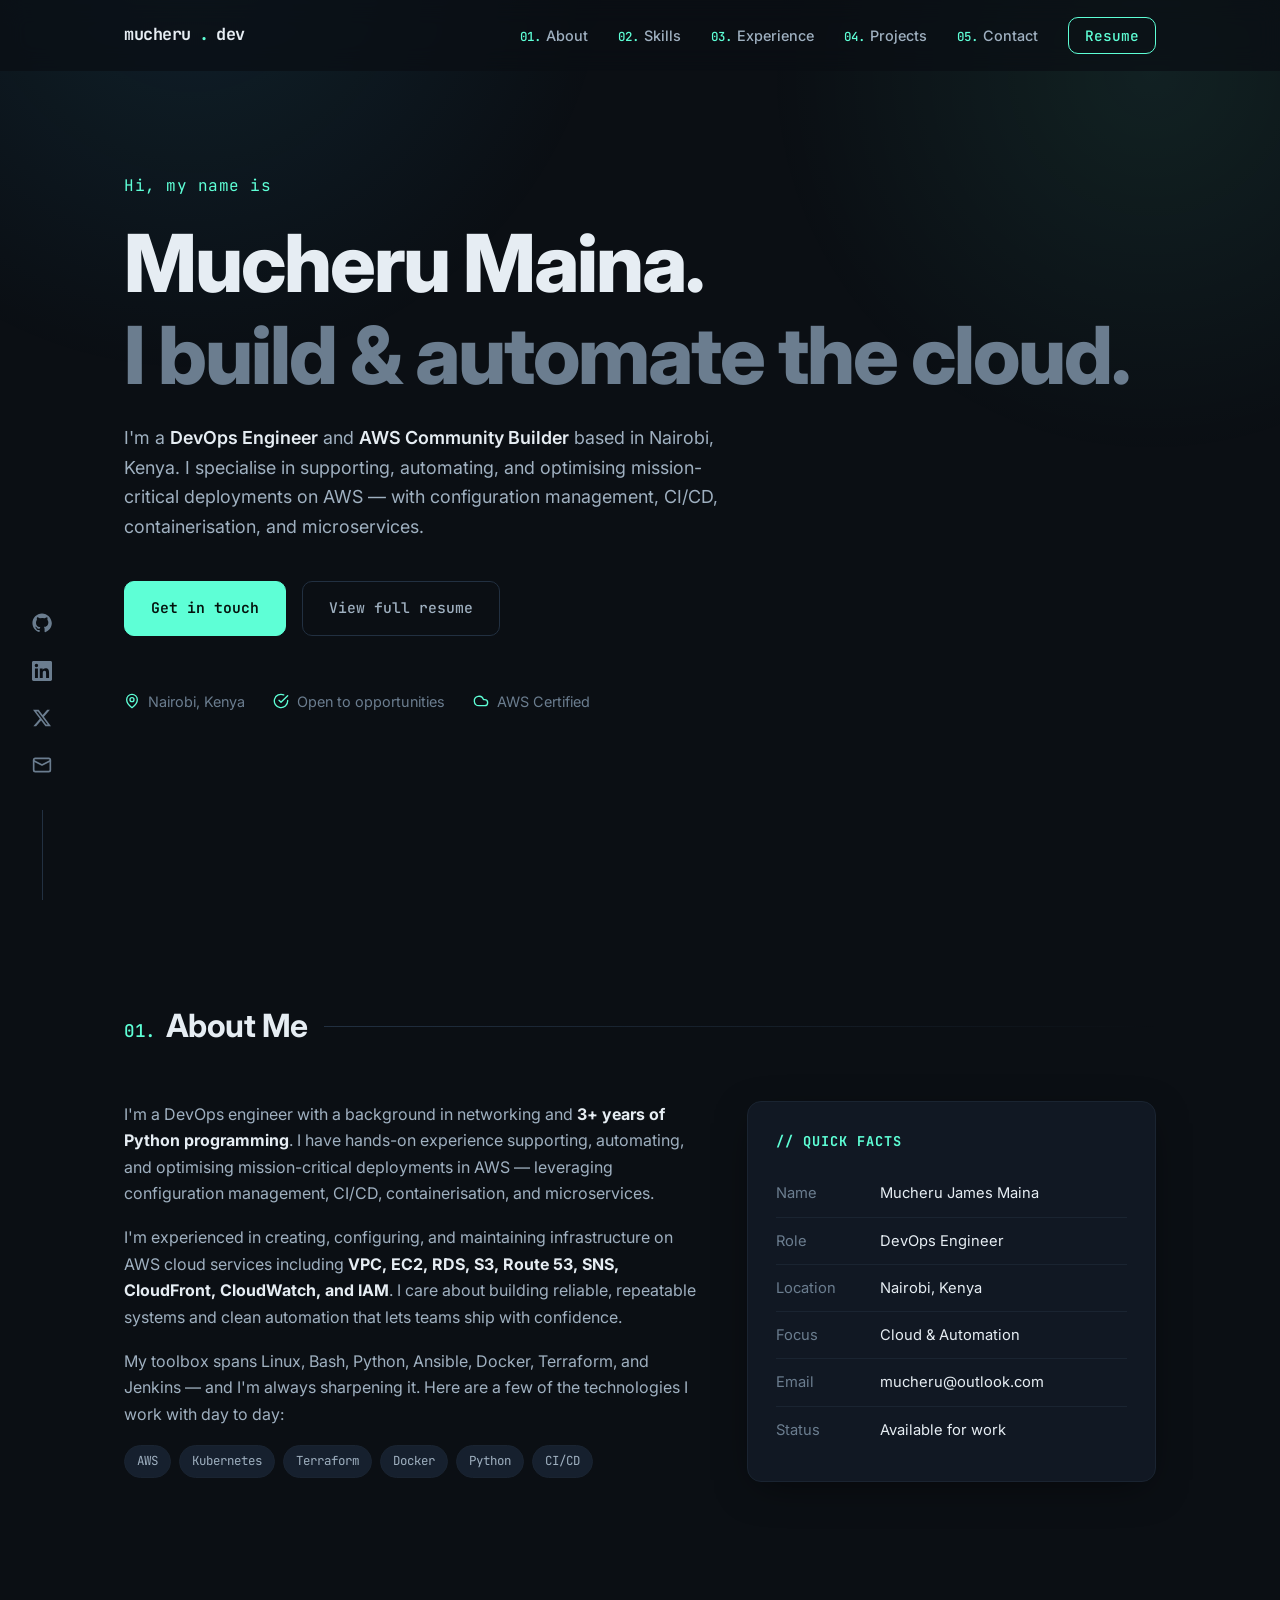
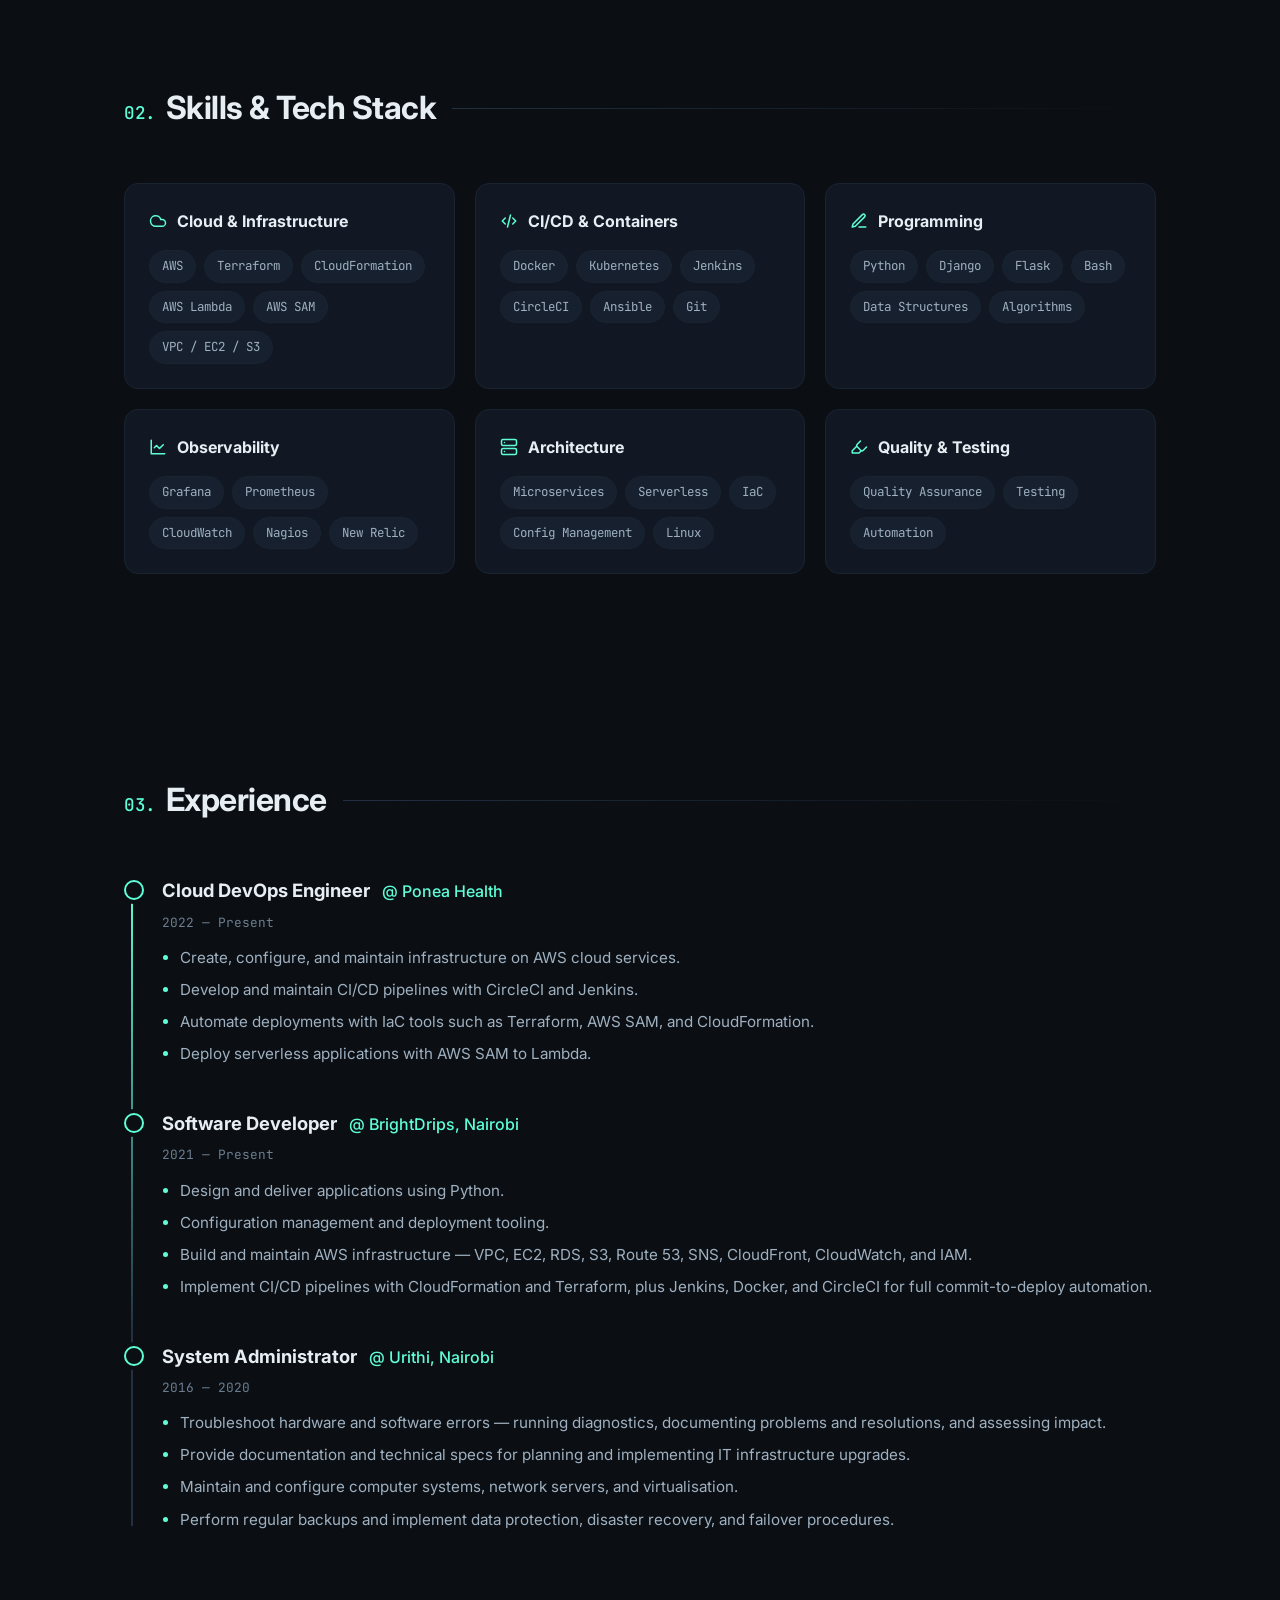
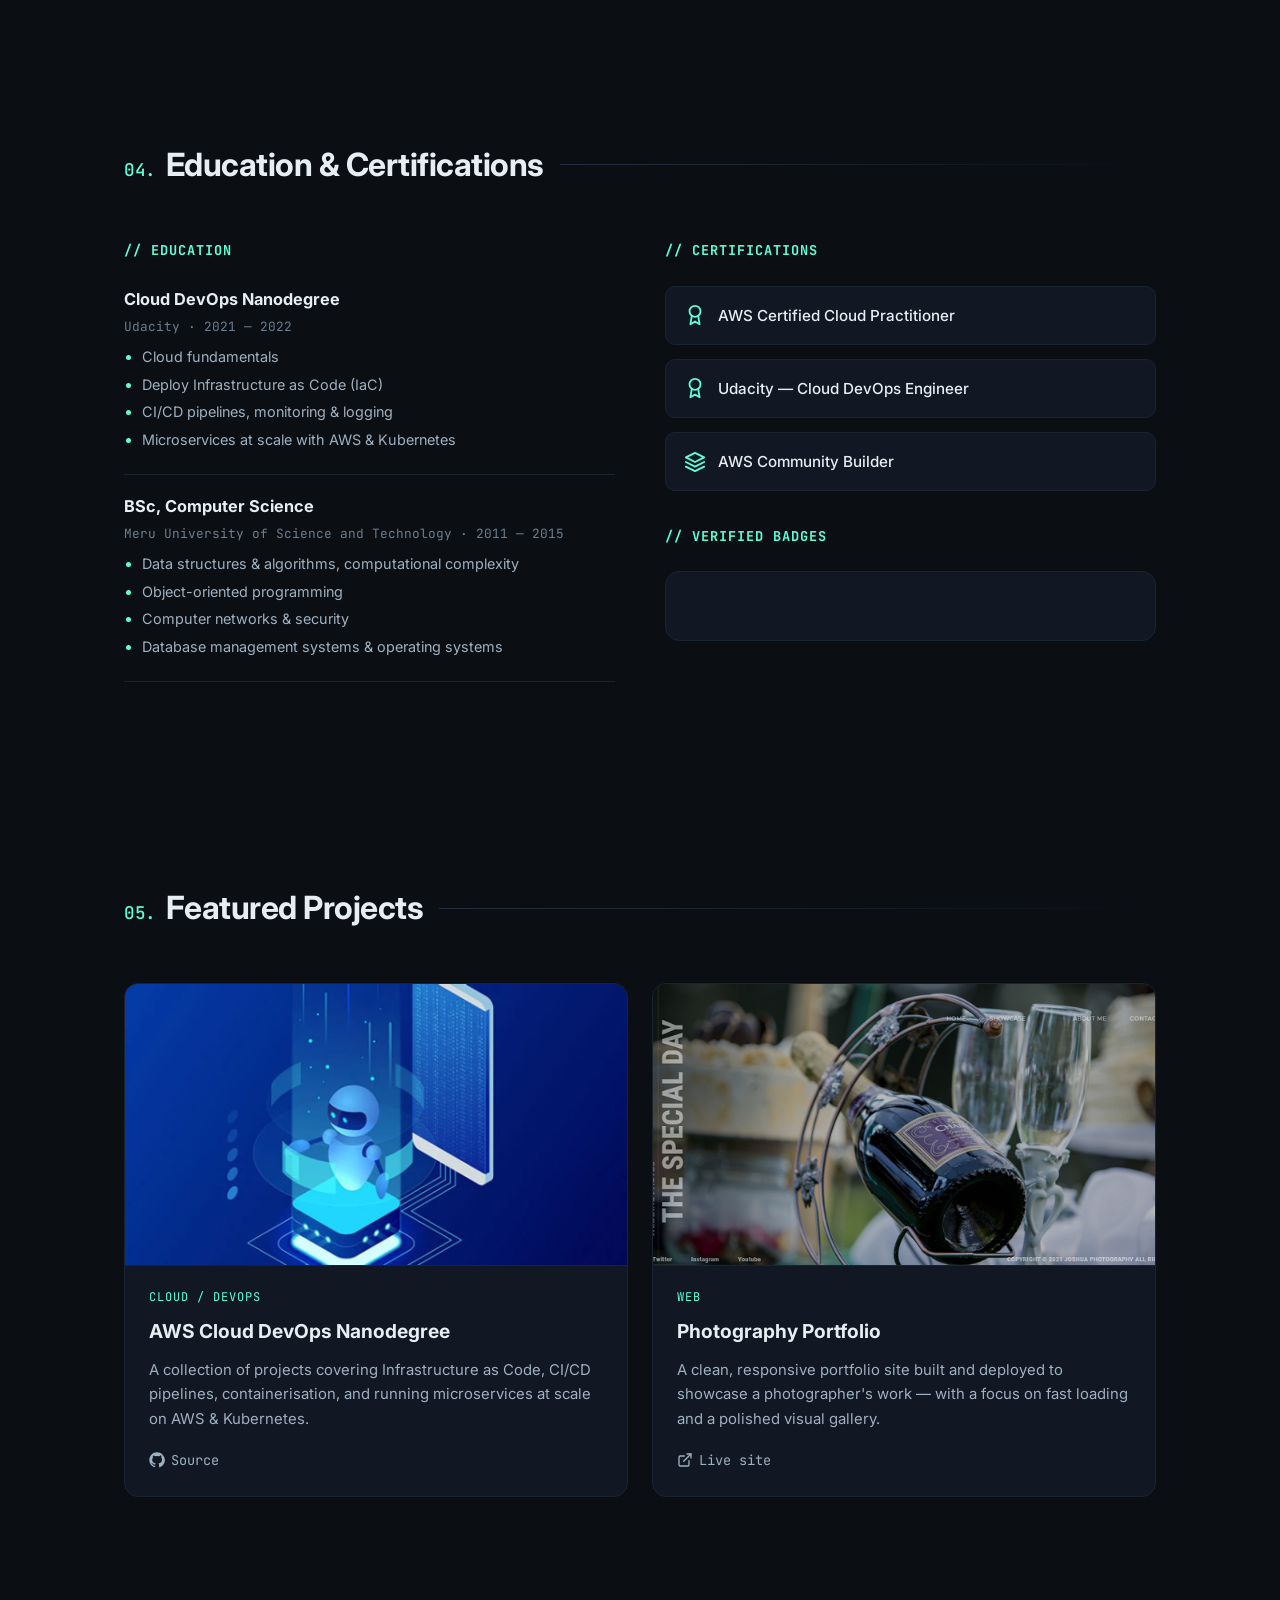
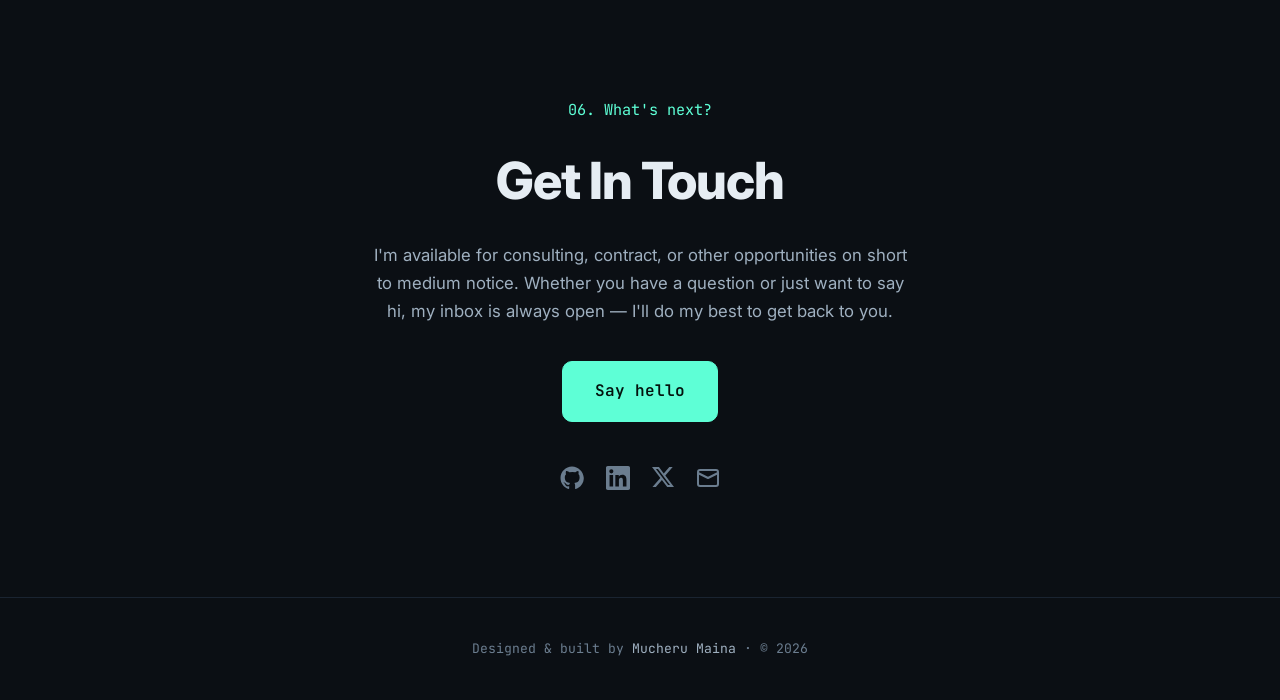
==== commit e0caa024: "Rebuild resume site as modern single-page portfolio Redesign the site into a dark, modern single-pag" ====
--- a/index.html
+++ b/index.html
@@ -1,14 +1,12 @@
 <!DOCTYPE html>
 <html lang="en">
 
-
 <head>
- 
   <meta charset="UTF-8">
   <meta http-equiv="X-UA-Compatible" content="IE=edge">
-  <meta name="generator" content="Mobirise v3.10, mobirise.com">
   <meta name="viewport" content="width=device-width, initial-scale=1">
   <link rel="shortcut icon" href="assets/images/icons8-newtonsoft-128.png" type="image/x-icon">
+
   <meta name="description" content="Mucheru Maina - DevOps Engineer & AWS Community Builder with expertise in AWS, Kubernetes, Docker, Terraform, and CI/CD pipelines. Available for consulting and contract opportunities.">
   <meta name="keywords" content="DevOps Engineer, AWS, Kubernetes, Docker, Terraform, CI/CD, Cloud Infrastructure, Mucheru Maina">
   <meta name="author" content="Mucheru Maina">
@@ -21,341 +19,459 @@
   <meta name="twitter:card" content="summary_large_image">
   <meta name="twitter:site" content="@mucheeru">
 
-  <title>Mucheru Maina - DevOps Engineer | AWS Community Builder</title>
-  <link rel="stylesheet" href="https://fonts.googleapis.com/css?family=Lora:400,700,400italic,700italic&amp;subset=latin">
-  <link rel="stylesheet" href="https://fonts.googleapis.com/css?family=Montserrat:400,700">
-  <link rel="stylesheet" href="https://fonts.googleapis.com/css?family=Raleway:100,100i,200,200i,300,300i,400,400i,500,500i,600,600i,700,700i,800,800i,900,900i">
-  <link rel="stylesheet" href="assets/bootstrap-material-design-font/css/material.css">
-  <link rel="stylesheet" href="assets/et-line-font-plugin/style.css">
-  <link rel="stylesheet" href="assets/tether/tether.min.css">
-  <link rel="stylesheet" href="assets/bootstrap/css/bootstrap.min.css">
-  <link rel="stylesheet" href="assets/animate.css/animate.min.css">
-  <link rel="stylesheet" href="assets/dropdown/css/style.css">
-  <link rel="stylesheet" href="assets/socicon/css/socicon.min.css">
-  <link rel="stylesheet" href="assets/theme/css/style.css">
-  <link rel="stylesheet" href="assets/mobirise-gallery/style.css">
-  <link rel="stylesheet" href="assets/mobirise/css/mbr-additional.css" type="text/css">
-  <script src="https://platform.linkedin.com/badges/js/profile.js" async defer type="text/javascript"></script>
-  
-  
-  
-  
+  <title>Mucheru Maina — DevOps Engineer | AWS Community Builder</title>
+
+  <link rel="preconnect" href="https://fonts.googleapis.com">
+  <link rel="preconnect" href="https://fonts.gstatic.com" crossorigin>
+  <link rel="stylesheet" href="https://fonts.googleapis.com/css2?family=Inter:wght@400;500;600;700;800&family=JetBrains+Mono:wght@400;500;700&display=swap">
+  <link rel="stylesheet" href="assets/css/portfolio.css">
 </head>
+
 <body>
 
-<section id="index-menu-0">
-
-    <nav class="navbar navbar-dropdown bg-color transparent navbar-fixed-top">
-        <div class="container">
-
-            <div class="mbr-table">
-                <div class="mbr-table-cell">
-
-                    <div class="navbar-brand">
-                        
-                        <a class="navbar-caption" href="index.html">Mucheru Maina</a>
-                    </div>
-
-                </div>
-                <div class="mbr-table-cell">
-
-                    <button class="navbar-toggler pull-xs-right hidden-md-up" type="button" data-toggle="collapse" data-target="#exCollapsingNavbar" aria-expanded="false" aria-controls="exCollapsingNavbar" aria-label="Toggle navigation">
-                        <div class="hamburger-icon"></div>
-                    </button>
-
-                    <ul class="nav-dropdown collapse pull-xs-right nav navbar-nav navbar-toggleable-sm" id="exCollapsingNavbar"><li class="nav-item"><a class="nav-link link" href="index.html">HOME</a><li class="nav-item"><a class="nav-link link" href="resume.html">RESUME</a></li><li class="nav-item"><a class="nav-link link" href="portfolio.html">PORTFOLIO</a></li><li class="nav-item"><a class="nav-link link" href="contact.html">CONTACT</a></li><li class="nav-item nav-btn"></li></ul>
-                    <button hidden="" class="navbar-toggler navbar-close" type="button" data-toggle="collapse" data-target="#exCollapsingNavbar">
-                        <div class="close-icon"></div>
-                    </button>
-
-                </div>
+  <!-- ===================== NAV ===================== -->
+  <header class="nav" id="nav">
+    <div class="nav-inner">
+      <a href="#top" class="brand">mucheru<span class="dot">.</span>dev</a>
+      <nav>
+        <ul class="nav-links" id="navLinks">
+          <li><a href="#about"><span class="idx">01.</span>About</a></li>
+          <li><a href="#skills"><span class="idx">02.</span>Skills</a></li>
+          <li><a href="#experience"><span class="idx">03.</span>Experience</a></li>
+          <li><a href="#projects"><span class="idx">04.</span>Projects</a></li>
+          <li><a href="#contact"><span class="idx">05.</span>Contact</a></li>
+          <li><a class="nav-cta" href="resume.html">Resume</a></li>
+        </ul>
+      </nav>
+      <button class="nav-toggle" id="navToggle" aria-label="Toggle navigation" aria-expanded="false">
+        <span></span><span></span><span></span>
+      </button>
+    </div>
+  </header>
+
+  <!-- ===================== SOCIAL RAIL ===================== -->
+  <div class="social-rail" aria-hidden="false">
+    <a href="https://github.com/Muchezz" target="_blank" rel="noopener noreferrer" aria-label="GitHub">
+      <svg width="20" height="20" viewBox="0 0 24 24" fill="currentColor"><path d="M12 .5C5.7.5.5 5.7.5 12c0 5.1 3.3 9.4 7.9 10.9.6.1.8-.3.8-.6v-2c-3.2.7-3.9-1.5-3.9-1.5-.5-1.3-1.3-1.7-1.3-1.7-1.1-.7.1-.7.1-.7 1.2.1 1.8 1.2 1.8 1.2 1 1.8 2.8 1.3 3.5 1 .1-.8.4-1.3.7-1.6-2.6-.3-5.3-1.3-5.3-5.7 0-1.3.5-2.3 1.2-3.1-.1-.3-.5-1.5.1-3.1 0 0 1-.3 3.3 1.2a11.5 11.5 0 016 0C17.3 4.8 18.3 5 18.3 5c.6 1.6.2 2.8.1 3.1.8.8 1.2 1.8 1.2 3.1 0 4.4-2.7 5.4-5.3 5.7.4.4.8 1.1.8 2.2v3.3c0 .3.2.7.8.6 4.6-1.5 7.9-5.8 7.9-10.9C23.5 5.7 18.3.5 12 .5z"/></svg>
+    </a>
+    <a href="https://www.linkedin.com/in/mucheruj" target="_blank" rel="noopener noreferrer" aria-label="LinkedIn">
+      <svg width="20" height="20" viewBox="0 0 24 24" fill="currentColor"><path d="M20.45 20.45h-3.56v-5.57c0-1.33-.02-3.04-1.85-3.04-1.85 0-2.13 1.45-2.13 2.94v5.67H9.35V9h3.42v1.56h.05c.48-.9 1.64-1.85 3.37-1.85 3.6 0 4.27 2.37 4.27 5.46v6.28zM5.34 7.43a2.07 2.07 0 110-4.14 2.07 2.07 0 010 4.14zM7.12 20.45H3.55V9h3.57v11.45zM22.22 0H1.77C.79 0 0 .77 0 1.72v20.56C0 23.23.79 24 1.77 24h20.45c.98 0 1.78-.77 1.78-1.72V1.72C24 .77 23.2 0 22.22 0z"/></svg>
+    </a>
+    <a href="https://twitter.com/mucheeru" target="_blank" rel="noopener noreferrer" aria-label="Twitter / X">
+      <svg width="18" height="18" viewBox="0 0 24 24" fill="currentColor"><path d="M18.9 1.15h3.68l-8.04 9.19L24 22.85h-7.4l-5.8-7.58-6.63 7.58H.49l8.6-9.83L0 1.15h7.59l5.24 6.93 6.07-6.93zm-1.29 19.5h2.04L6.49 3.24H4.3L17.61 20.65z"/></svg>
+    </a>
+    <a href="mailto:mucheru@outlook.com" aria-label="Email">
+      <svg width="20" height="20" viewBox="0 0 24 24" fill="none" stroke="currentColor" stroke-width="2" stroke-linecap="round" stroke-linejoin="round"><rect x="2" y="4" width="20" height="16" rx="2"/><path d="m22 7-10 5L2 7"/></svg>
+    </a>
+  </div>
+
+  <main class="container" id="top">
+
+    <!-- ===================== HERO ===================== -->
+    <section class="hero" id="home">
+      <p class="eyebrow reveal">Hi, my name is</p>
+      <h1 class="reveal">
+        Mucheru Maina.
+        <span class="sub">I build &amp; automate the cloud.</span>
+      </h1>
+      <p class="lead reveal">
+        I'm a <strong>DevOps Engineer</strong> and <strong>AWS Community Builder</strong> based in Nairobi,
+        Kenya. I specialise in supporting, automating, and optimising mission-critical deployments on AWS —
+        with configuration management, CI/CD, containerisation, and microservices.
+      </p>
+      <div class="hero-actions reveal">
+        <a class="btn btn-solid" href="#contact">Get in touch</a>
+        <a class="btn btn-ghost" href="resume.html">View full resume</a>
+      </div>
+      <div class="hero-meta reveal">
+        <span>
+          <svg width="16" height="16" viewBox="0 0 24 24" fill="none" stroke="currentColor" stroke-width="2" stroke-linecap="round" stroke-linejoin="round"><path d="M20 10c0 6-8 12-8 12s-8-6-8-12a8 8 0 0116 0Z"/><circle cx="12" cy="10" r="3"/></svg>
+          Nairobi, Kenya
+        </span>
+        <span>
+          <svg width="16" height="16" viewBox="0 0 24 24" fill="none" stroke="currentColor" stroke-width="2" stroke-linecap="round" stroke-linejoin="round"><path d="M22 11.08V12a10 10 0 1 1-5.93-9.14"/><path d="m9 11 3 3L22 4"/></svg>
+          Open to opportunities
+        </span>
+        <span>
+          <svg width="16" height="16" viewBox="0 0 24 24" fill="none" stroke="currentColor" stroke-width="2" stroke-linecap="round" stroke-linejoin="round"><path d="M17.5 19H9a7 7 0 1 1 6.71-9h1.79a4.5 4.5 0 1 1 0 9Z"/></svg>
+          AWS Certified
+        </span>
+      </div>
+    </section>
+
+    <!-- ===================== ABOUT ===================== -->
+    <section id="about">
+      <div class="section-head reveal">
+        <h2><span class="num">01.</span>About Me</h2>
+        <span class="line"></span>
+      </div>
+      <div class="about-grid">
+        <div class="about-text reveal">
+          <p>
+            I'm a DevOps engineer with a background in networking and <strong>3+ years of Python
+            programming</strong>. I have hands-on experience supporting, automating, and optimising
+            mission-critical deployments in AWS — leveraging configuration management, CI/CD,
+            containerisation, and microservices.
+          </p>
+          <p>
+            I'm experienced in creating, configuring, and maintaining infrastructure on AWS cloud
+            services including <strong>VPC, EC2, RDS, S3, Route&nbsp;53, SNS, CloudFront, CloudWatch,
+            and IAM</strong>. I care about building reliable, repeatable systems and clean automation
+            that lets teams ship with confidence.
+          </p>
+          <p>
+            My toolbox spans Linux, Bash, Python, Ansible, Docker, Terraform, and Jenkins — and I'm
+            always sharpening it. Here are a few of the technologies I work with day to day:
+          </p>
+          <div class="tags" style="margin-top:6px;">
+            <span class="tag">AWS</span>
+            <span class="tag">Kubernetes</span>
+            <span class="tag">Terraform</span>
+            <span class="tag">Docker</span>
+            <span class="tag">Python</span>
+            <span class="tag">CI/CD</span>
+          </div>
+        </div>
+        <aside class="about-card reveal">
+          <h3>// Quick facts</h3>
+          <div class="info-row"><span class="label">Name</span><span class="val">Mucheru James Maina</span></div>
+          <div class="info-row"><span class="label">Role</span><span class="val">DevOps Engineer</span></div>
+          <div class="info-row"><span class="label">Location</span><span class="val">Nairobi, Kenya</span></div>
+          <div class="info-row"><span class="label">Focus</span><span class="val">Cloud &amp; Automation</span></div>
+          <div class="info-row"><span class="label">Email</span><span class="val">mucheru@outlook.com</span></div>
+          <div class="info-row"><span class="label">Status</span><span class="val">Available for work</span></div>
+        </aside>
+      </div>
+    </section>
+
+    <!-- ===================== SKILLS ===================== -->
+    <section id="skills">
+      <div class="section-head reveal">
+        <h2><span class="num">02.</span>Skills &amp; Tech Stack</h2>
+        <span class="line"></span>
+      </div>
+      <div class="skills-grid">
+        <div class="skill-card reveal">
+          <h3>
+            <svg width="18" height="18" viewBox="0 0 24 24" fill="none" stroke="currentColor" stroke-width="2" stroke-linecap="round" stroke-linejoin="round"><path d="M17.5 19H9a7 7 0 1 1 6.71-9h1.79a4.5 4.5 0 1 1 0 9Z"/></svg>
+            Cloud &amp; Infrastructure
+          </h3>
+          <div class="tags">
+            <span class="tag">AWS</span>
+            <span class="tag">Terraform</span>
+            <span class="tag">CloudFormation</span>
+            <span class="tag">AWS Lambda</span>
+            <span class="tag">AWS SAM</span>
+            <span class="tag">VPC / EC2 / S3</span>
+          </div>
+        </div>
+        <div class="skill-card reveal">
+          <h3>
+            <svg width="18" height="18" viewBox="0 0 24 24" fill="none" stroke="currentColor" stroke-width="2" stroke-linecap="round" stroke-linejoin="round"><path d="m7 8-4 4 4 4"/><path d="m17 8 4 4-4 4"/><path d="m14 4-4 16"/></svg>
+            CI/CD &amp; Containers
+          </h3>
+          <div class="tags">
+            <span class="tag">Docker</span>
+            <span class="tag">Kubernetes</span>
+            <span class="tag">Jenkins</span>
+            <span class="tag">CircleCI</span>
+            <span class="tag">Ansible</span>
+            <span class="tag">Git</span>
+          </div>
+        </div>
+        <div class="skill-card reveal">
+          <h3>
+            <svg width="18" height="18" viewBox="0 0 24 24" fill="none" stroke="currentColor" stroke-width="2" stroke-linecap="round" stroke-linejoin="round"><path d="M12 20h9"/><path d="M16.5 3.5a2.12 2.12 0 0 1 3 3L7 19l-4 1 1-4Z"/></svg>
+            Programming
+          </h3>
+          <div class="tags">
+            <span class="tag">Python</span>
+            <span class="tag">Django</span>
+            <span class="tag">Flask</span>
+            <span class="tag">Bash</span>
+            <span class="tag">Data Structures</span>
+            <span class="tag">Algorithms</span>
+          </div>
+        </div>
+        <div class="skill-card reveal">
+          <h3>
+            <svg width="18" height="18" viewBox="0 0 24 24" fill="none" stroke="currentColor" stroke-width="2" stroke-linecap="round" stroke-linejoin="round"><path d="M3 3v18h18"/><path d="m19 9-5 5-4-4-3 3"/></svg>
+            Observability
+          </h3>
+          <div class="tags">
+            <span class="tag">Grafana</span>
+            <span class="tag">Prometheus</span>
+            <span class="tag">CloudWatch</span>
+            <span class="tag">Nagios</span>
+            <span class="tag">New Relic</span>
+          </div>
+        </div>
+        <div class="skill-card reveal">
+          <h3>
+            <svg width="18" height="18" viewBox="0 0 24 24" fill="none" stroke="currentColor" stroke-width="2" stroke-linecap="round" stroke-linejoin="round"><rect x="2" y="2" width="20" height="8" rx="2"/><rect x="2" y="14" width="20" height="8" rx="2"/><path d="M6 6h.01M6 18h.01"/></svg>
+            Architecture
+          </h3>
+          <div class="tags">
+            <span class="tag">Microservices</span>
+            <span class="tag">Serverless</span>
+            <span class="tag">IaC</span>
+            <span class="tag">Config Management</span>
+            <span class="tag">Linux</span>
+          </div>
+        </div>
+        <div class="skill-card reveal">
+          <h3>
+            <svg width="18" height="18" viewBox="0 0 24 24" fill="none" stroke="currentColor" stroke-width="2" stroke-linecap="round" stroke-linejoin="round"><path d="m9 11-6 6v3h9l3-3"/><path d="m22 12-4.6 4.6a2 2 0 0 1-2.8 0l-5.2-5.2a2 2 0 0 1 0-2.8L14 4"/></svg>
+            Quality &amp; Testing
+          </h3>
+          <div class="tags">
+            <span class="tag">Quality Assurance</span>
+            <span class="tag">Testing</span>
+            <span class="tag">Automation</span>
+          </div>
+        </div>
+      </div>
+    </section>
+
+    <!-- ===================== EXPERIENCE ===================== -->
+    <section id="experience">
+      <div class="section-head reveal">
+        <h2><span class="num">03.</span>Experience</h2>
+        <span class="line"></span>
+      </div>
+      <div class="timeline">
+        <div class="tl-item reveal">
+          <div class="tl-head">
+            <h3>Cloud DevOps Engineer</h3>
+            <span class="company">@ Ponea Health</span>
+          </div>
+          <div class="tl-date">2022 — Present</div>
+          <ul>
+            <li>Create, configure, and maintain infrastructure on AWS cloud services.</li>
+            <li>Develop and maintain CI/CD pipelines with CircleCI and Jenkins.</li>
+            <li>Automate deployments with IaC tools such as Terraform, AWS SAM, and CloudFormation.</li>
+            <li>Deploy serverless applications with AWS SAM to Lambda.</li>
+          </ul>
+        </div>
+        <div class="tl-item reveal">
+          <div class="tl-head">
+            <h3>Software Developer</h3>
+            <span class="company">@ BrightDrips, Nairobi</span>
+          </div>
+          <div class="tl-date">2021 — Present</div>
+          <ul>
+            <li>Design and deliver applications using Python.</li>
+            <li>Configuration management and deployment tooling.</li>
+            <li>Build and maintain AWS infrastructure — VPC, EC2, RDS, S3, Route&nbsp;53, SNS, CloudFront, CloudWatch, and IAM.</li>
+            <li>Implement CI/CD pipelines with CloudFormation and Terraform, plus Jenkins, Docker, and CircleCI for full commit-to-deploy automation.</li>
+          </ul>
+        </div>
+        <div class="tl-item reveal">
+          <div class="tl-head">
+            <h3>System Administrator</h3>
+            <span class="company">@ Urithi, Nairobi</span>
+          </div>
+          <div class="tl-date">2016 — 2020</div>
+          <ul>
+            <li>Troubleshoot hardware and software errors — running diagnostics, documenting problems and resolutions, and assessing impact.</li>
+            <li>Provide documentation and technical specs for planning and implementing IT infrastructure upgrades.</li>
+            <li>Maintain and configure computer systems, network servers, and virtualisation.</li>
+            <li>Perform regular backups and implement data protection, disaster recovery, and failover procedures.</li>
+          </ul>
+        </div>
+      </div>
+    </section>
+
+    <!-- ===================== EDUCATION + CERTS ===================== -->
+    <section id="education">
+      <div class="section-head reveal">
+        <h2><span class="num">04.</span>Education &amp; Certifications</h2>
+        <span class="line"></span>
+      </div>
+      <div class="split">
+        <div class="reveal">
+          <h3 class="block-title">// Education</h3>
+          <div class="edu-item">
+            <h4>Cloud DevOps Nanodegree</h4>
+            <div class="meta">Udacity · 2021 — 2022</div>
+            <ul>
+              <li>Cloud fundamentals</li>
+              <li>Deploy Infrastructure as Code (IaC)</li>
+              <li>CI/CD pipelines, monitoring &amp; logging</li>
+              <li>Microservices at scale with AWS &amp; Kubernetes</li>
+            </ul>
+          </div>
+          <div class="edu-item">
+            <h4>BSc, Computer Science</h4>
+            <div class="meta">Meru University of Science and Technology · 2011 — 2015</div>
+            <ul>
+              <li>Data structures &amp; algorithms, computational complexity</li>
+              <li>Object-oriented programming</li>
+              <li>Computer networks &amp; security</li>
+              <li>Database management systems &amp; operating systems</li>
+            </ul>
+          </div>
+        </div>
+        <div class="reveal">
+          <h3 class="block-title">// Certifications</h3>
+          <div class="cert-item">
+            <svg width="22" height="22" viewBox="0 0 24 24" fill="none" stroke="currentColor" stroke-width="2" stroke-linecap="round" stroke-linejoin="round"><circle cx="12" cy="8" r="6"/><path d="M15.477 12.89 17 22l-5-3-5 3 1.523-9.11"/></svg>
+            <span>AWS Certified Cloud Practitioner</span>
+          </div>
+          <div class="cert-item">
+            <svg width="22" height="22" viewBox="0 0 24 24" fill="none" stroke="currentColor" stroke-width="2" stroke-linecap="round" stroke-linejoin="round"><circle cx="12" cy="8" r="6"/><path d="M15.477 12.89 17 22l-5-3-5 3 1.523-9.11"/></svg>
+            <span>Udacity — Cloud DevOps Engineer</span>
+          </div>
+          <div class="cert-item">
+            <svg width="22" height="22" viewBox="0 0 24 24" fill="none" stroke="currentColor" stroke-width="2" stroke-linecap="round" stroke-linejoin="round"><path d="M12 2 2 7l10 5 10-5-10-5Z"/><path d="m2 17 10 5 10-5"/><path d="m2 12 10 5 10-5"/></svg>
+            <span>AWS Community Builder</span>
+          </div>
+
+          <h3 class="block-title" style="margin-top:34px;">// Verified Badges</h3>
+          <div class="badges-wrap">
+            <div data-iframe-width="140" data-iframe-height="240" data-share-badge-id="7b692b55-d99e-4628-bb34-22aab223c5fe" data-share-badge-host="https://www.credly.com"></div>
+            <div data-iframe-width="140" data-iframe-height="240" data-share-badge-id="23d97d5a-c643-4ed1-9d06-f1e43978feaa" data-share-badge-host="https://www.credly.com"></div>
+            <div data-iframe-width="140" data-iframe-height="240" data-share-badge-id="5ac6735c-dcc8-4024-b053-982e90da43f0" data-share-badge-host="https://www.credly.com"></div>
+            <div data-iframe-width="140" data-iframe-height="240" data-share-badge-id="9df8703c-1325-41b5-bcfe-e721ab41545d" data-share-badge-host="https://www.credly.com"></div>
+            <div data-iframe-width="140" data-iframe-height="240" data-share-badge-id="fe55755c-d87d-4106-8544-4fb7e518444a" data-share-badge-host="https://www.credly.com"></div>
+          </div>
+        </div>
+      </div>
+    </section>
+
+    <!-- ===================== PROJECTS ===================== -->
+    <section id="projects">
+      <div class="section-head reveal">
+        <h2><span class="num">05.</span>Featured Projects</h2>
+        <span class="line"></span>
+      </div>
+      <div class="projects-grid">
+        <article class="project-card reveal">
+          <div class="project-media">
+            <img src="assets/images/illustration-of-an-ai-bot-abstractly-connected-to-a-phone.webp" alt="AWS Cloud DevOps Nanodegree projects" loading="lazy">
+          </div>
+          <div class="project-body">
+            <div class="kicker">Cloud / DevOps</div>
+            <h3>AWS Cloud DevOps Nanodegree</h3>
+            <p>
+              A collection of projects covering Infrastructure as Code, CI/CD pipelines,
+              containerisation, and running microservices at scale on AWS &amp; Kubernetes.
+            </p>
+            <div class="project-links">
+              <a href="https://github.com/Muchezz/AWS-Cloud-DevOps-Nanodegree" target="_blank" rel="noopener noreferrer">
+                <svg width="16" height="16" viewBox="0 0 24 24" fill="currentColor"><path d="M12 .5C5.7.5.5 5.7.5 12c0 5.1 3.3 9.4 7.9 10.9.6.1.8-.3.8-.6v-2c-3.2.7-3.9-1.5-3.9-1.5-.5-1.3-1.3-1.7-1.3-1.7-1.1-.7.1-.7.1-.7 1.2.1 1.8 1.2 1.8 1.2 1 1.8 2.8 1.3 3.5 1 .1-.8.4-1.3.7-1.6-2.6-.3-5.3-1.3-5.3-5.7 0-1.3.5-2.3 1.2-3.1-.1-.3-.5-1.5.1-3.1 0 0 1-.3 3.3 1.2a11.5 11.5 0 016 0C17.3 4.8 18.3 5 18.3 5c.6 1.6.2 2.8.1 3.1.8.8 1.2 1.8 1.2 3.1 0 4.4-2.7 5.4-5.3 5.7.4.4.8 1.1.8 2.2v3.3c0 .3.2.7.8.6 4.6-1.5 7.9-5.8 7.9-10.9C23.5 5.7 18.3.5 12 .5z"/></svg>
+                Source
+              </a>
             </div>
-
-        </div>
-    </nav>
-
-</section>
-
-<section class="mbr-section mbr-section-hero mbr-section-full mbr-parallax-background mbr-section-with-arrow mbr-after-navbar" id="index-header1-0" style="background-image: url(assets/images/wp7848360.png);">
-
-    <div class="mbr-overlay" style="opacity: 0.7; background-color: rgb(0, 0, 0);"></div>
-
-    <div class="mbr-table-cell">
-
-        <div class="container">
-            <div class="row">
-                <div class="mbr-section col-md-10 col-md-offset-1 text-xs-center">
-
-                    <h1 class="mbr-section-title display-1"><span style="font-weight: normal;">Howdy! Call me James</span></h1>
-                    <p class="mbr-section-lead lead">DevOps Engineer | AWS Community Builder</p>
-                    <div class="mbr-section-btn"> <a class="btn btn-lg btn-white-outline btn-white" href="resume.html">VIEW MY RESUME</a> </div>
-                </div>
+          </div>
+        </article>
+
+        <article class="project-card reveal">
+          <div class="project-media">
+            <img src="assets/images/mazeltov.png" alt="Photography portfolio website" loading="lazy">
+          </div>
+          <div class="project-body">
+            <div class="kicker">Web</div>
+            <h3>Photography Portfolio</h3>
+            <p>
+              A clean, responsive portfolio site built and deployed to showcase a photographer's
+              work — with a focus on fast loading and a polished visual gallery.
+            </p>
+            <div class="project-links">
+              <a href="https://wanjohi.netlify.app/" target="_blank" rel="noopener noreferrer">
+                <svg width="16" height="16" viewBox="0 0 24 24" fill="none" stroke="currentColor" stroke-width="2" stroke-linecap="round" stroke-linejoin="round"><path d="M15 3h6v6"/><path d="M10 14 21 3"/><path d="M18 13v6a2 2 0 0 1-2 2H5a2 2 0 0 1-2-2V8a2 2 0 0 1 2-2h6"/></svg>
+                Live site
+              </a>
             </div>
-        </div>
+          </div>
+        </article>
+      </div>
+    </section>
+
+    <!-- ===================== CONTACT ===================== -->
+    <section id="contact" class="contact">
+      <p class="num-lead reveal">06. What's next?</p>
+      <h2 class="reveal">Get In Touch</h2>
+      <p class="reveal">
+        I'm available for consulting, contract, or other opportunities on short to medium notice.
+        Whether you have a question or just want to say hi, my inbox is always open — I'll do my best
+        to get back to you.
+      </p>
+      <a class="btn btn-solid reveal" href="mailto:mucheru@outlook.com">Say hello</a>
+      <div class="contact-social reveal">
+        <a href="https://github.com/Muchezz" target="_blank" rel="noopener noreferrer" aria-label="GitHub">
+          <svg width="24" height="24" viewBox="0 0 24 24" fill="currentColor"><path d="M12 .5C5.7.5.5 5.7.5 12c0 5.1 3.3 9.4 7.9 10.9.6.1.8-.3.8-.6v-2c-3.2.7-3.9-1.5-3.9-1.5-.5-1.3-1.3-1.7-1.3-1.7-1.1-.7.1-.7.1-.7 1.2.1 1.8 1.2 1.8 1.2 1 1.8 2.8 1.3 3.5 1 .1-.8.4-1.3.7-1.6-2.6-.3-5.3-1.3-5.3-5.7 0-1.3.5-2.3 1.2-3.1-.1-.3-.5-1.5.1-3.1 0 0 1-.3 3.3 1.2a11.5 11.5 0 016 0C17.3 4.8 18.3 5 18.3 5c.6 1.6.2 2.8.1 3.1.8.8 1.2 1.8 1.2 3.1 0 4.4-2.7 5.4-5.3 5.7.4.4.8 1.1.8 2.2v3.3c0 .3.2.7.8.6 4.6-1.5 7.9-5.8 7.9-10.9C23.5 5.7 18.3.5 12 .5z"/></svg>
+        </a>
+        <a href="https://www.linkedin.com/in/mucheruj" target="_blank" rel="noopener noreferrer" aria-label="LinkedIn">
+          <svg width="24" height="24" viewBox="0 0 24 24" fill="currentColor"><path d="M20.45 20.45h-3.56v-5.57c0-1.33-.02-3.04-1.85-3.04-1.85 0-2.13 1.45-2.13 2.94v5.67H9.35V9h3.42v1.56h.05c.48-.9 1.64-1.85 3.37-1.85 3.6 0 4.27 2.37 4.27 5.46v6.28zM5.34 7.43a2.07 2.07 0 110-4.14 2.07 2.07 0 010 4.14zM7.12 20.45H3.55V9h3.57v11.45zM22.22 0H1.77C.79 0 0 .77 0 1.72v20.56C0 23.23.79 24 1.77 24h20.45c.98 0 1.78-.77 1.78-1.72V1.72C24 .77 23.2 0 22.22 0z"/></svg>
+        </a>
+        <a href="https://twitter.com/mucheeru" target="_blank" rel="noopener noreferrer" aria-label="Twitter / X">
+          <svg width="22" height="22" viewBox="0 0 24 24" fill="currentColor"><path d="M18.9 1.15h3.68l-8.04 9.19L24 22.85h-7.4l-5.8-7.58-6.63 7.58H.49l8.6-9.83L0 1.15h7.59l5.24 6.93 6.07-6.93zm-1.29 19.5h2.04L6.49 3.24H4.3L17.61 20.65z"/></svg>
+        </a>
+        <a href="mailto:mucheru@outlook.com" aria-label="Email">
+          <svg width="24" height="24" viewBox="0 0 24 24" fill="none" stroke="currentColor" stroke-width="2" stroke-linecap="round" stroke-linejoin="round"><rect x="2" y="4" width="20" height="16" rx="2"/><path d="m22 7-10 5L2 7"/></svg>
+        </a>
+      </div>
+    </section>
+
+  </main>
+
+  <!-- ===================== FOOTER ===================== -->
+  <footer class="footer">
+    <div class="container">
+      <p>Designed &amp; built by <a href="https://github.com/Muchezz" target="_blank" rel="noopener noreferrer">Mucheru Maina</a> · &copy; <span id="year"></span></p>
     </div>
-
-    <div class="mbr-arrow mbr-arrow-floating" aria-hidden="true"><a href="#index-msg-box5-0"><i class="mbr-arrow-icon"></i></a></div>
-
-</section>
-
-<section class="mbr-section" id="index-msg-box5-0" style="background-color: rgb(255, 255, 255); padding-top: 80px; padding-bottom: 40px;">
-
-    <div class="container">
-        <div class="row">
-            <div class="mbr-table-md-up">
-                <div class="mbr-table-cell mbr-right-padding-md-up mbr-valign-top col-md-5">
-                    <div class="badge-base LI-profile-badge" data-locale="en_US" data-size="medium" data-theme="dark" data-type="VERTICAL" data-vanity="mucheruj" data-version="v1"><a class="badge-base__link LI-simple-link" href="https://ke.linkedin.com/in/mucheruj?trk=profile-badge">Mucheru Maina</a></div>
-                </div>
-                <div class="mbr-table-cell col-md-7 text-xs-center text-md-left">
-                    <h3 class="mbr-section-title display-2"><span style="font-weight: normal;">About me</span></h3>
-                    <div class="lead">
-                        <p style="color: black;">A DevOps engineer with experience in networking and 3+ years of Python programming. I have hands-on experience in supporting, automating, and optimizing mission critical deployments in AWS, leveraging configuration management, CI/CD, containerization, and microservices.
-                            <br><br> Experienced in creating, configuring and maintaining Infrastructure on AWS Cloud services including Virtual Private Cloud (VPC), EC2, RDS, S3, Route53, SNS, CloudFront, CloudWatch and IAM.
-                            <br><br> I have a strong background in Linux, Bash, Python, Ansible, Docker, Terraform, Jenkins, and Ansible.
-                        </p>
-                    </div>
-                </div>
-                  
-            </div>
-        </div>
-    </div>
-
-</section>
-
-<section class="mbr-section article mbr-section__container" id="index-content1-2" style="background-color: rgb(239, 239, 239); padding-top: 0px; padding-bottom: 0px;">
-
-    <div class="container">
-        <div class="row">
-            <div class="col-xs-12 lead"></div>
-        </div>
-    </div>
-
-</section>
-
-<section class="mbr-section article mbr-section__container" id="index-content1-1" style="background-color: rgb(239, 239, 239); padding-top: 0px; padding-bottom: 0px;">
-
-    <div class="container">
-        <div class="row">
-            <div class="col-xs-12 lead"></div>
-        </div>
-    </div>
-
-</section>
-
- <section class="mbr-section mbr-section__container article" id="index-skills-section" style="background-color: rgb(255, 255, 255); padding-top: 20px; padding-bottom: 0px;">
-    <div class="container">
-        <div class="row">
-
-            <div class="col-xs-12 text-xs-center">
-                <h3 class="mbr-section-title display-2"><span style="font-weight: normal;">Skills</span></h3>
-
-            </div>
-        </div>
-    </div>
-</section>
-<section class="mbr-section article mbr-section__container resume section-bg" id="index-skills-list" data-rv-view="116" style="background-color: rgb(255,255,255); padding-top: 60px; padding-bottom: 20px;">
-
-    <div class="container">
-
-      <div class="row">
-        <div class="col-lg-6">
-
-          <div class="resume-item pb-0">
-           <ul>
-               <li><h4>AWS</h4></li>
-               <li><h4>CircleCI CI/CD</h4></li>
-               <li><h4>Kubernetes</h4></li>
-               <li><h4>Docker</h4></li>
-               <li><h4>Ansible</h4></li>
-               <li><h4>Terraform</h4></li>
-               <li><h4>CloudFormation</h4></li>
-               <li><h4>Jenkins</h4></li>
-               <li><h4>Grafana</h4></li>
-               <li><h4>Prometheus</h4></li>
-           </ul>
-          </div>
-        </div>
-        <div class="col-lg-6">
-          <div class="resume-item">
-            <ul>
-                <li><h4>Python</h4></li>
-                <li><h4>Quality Assurance</h4></li>
-                <li><h4>Testing</h4></li>
-                <li><h4>Django</h4></li>
-                <li><h4>Flask</h4></li>
-                <li><h4>AWS Lambda</h4></li>
-                <li><h4>Microservices</h4></li>
-                <li><h4>Git</h4></li>
-                <li><h4>Data Structures</h4></li>
-                <li><h4>Algorithms</h4></li>
-            </ul>
-          </div>
-        </div>
-      </div>
-
-    </div>
-  </section><!-- End Skills Section -->
-
-  <section class="mbr-section mbr-section__container article" id="index-badges-header" style="background-color: rgb(255, 255, 255); padding-top: 20px; padding-bottom: 0px;">
-    <div class="container">
-        <div class="row">
-
-            <div class="col-xs-12 text-xs-center">
-                <h3 class="mbr-section-title display-2"><span style="font-weight: normal;">Badges</span></h3>
-                
-            </div>
-        </div>
-    </div>
-</section>
-  <section class="mbr-section article mbr-section__container resume section-bg" id="index-badges-list" data-rv-view="116" style="background-color: rgb(255,255,255); padding-top: 60px; padding-bottom: 20px;">
-
-    <div class="container">
-
-      <div class="row">
-        <div class="col-lg-2">
-          <div data-iframe-width="150" data-iframe-height="270" data-share-badge-id="7b692b55-d99e-4628-bb34-22aab223c5fe" data-share-badge-host="https://www.credly.com"></div>
-        </div>
-        <div class="col-lg-2">
-          <div data-iframe-width="150" data-iframe-height="270" data-share-badge-id="23d97d5a-c643-4ed1-9d06-f1e43978feaa" data-share-badge-host="https://www.credly.com"></div>
-        </div>
-        <div class="col-lg-2">
-          <div data-iframe-width="150" data-iframe-height="270" data-share-badge-id="5ac6735c-dcc8-4024-b053-982e90da43f0" data-share-badge-host="https://www.credly.com"></div>
-        </div>
-        <div class="col-lg-2">
-          <div data-iframe-width="150" data-iframe-height="270" data-share-badge-id="9df8703c-1325-41b5-bcfe-e721ab41545d" data-share-badge-host="https://www.credly.com"></div>
-        </div>
-        <div class="col-lg-2">
-          <div data-iframe-width="150" data-iframe-height="270" data-share-badge-id="fe55755c-d87d-4106-8544-4fb7e518444a" data-share-badge-host="https://www.credly.com"></div>
-        </div>
-      </div>
-
-    </div>
-  </section><!-- End Badges Section -->
-
-  <!-- Credly Badge Script (loaded once) -->
+  </footer>
+
+  <!-- Credly badge embed -->
   <script type="text/javascript" async src="https://cdn.credly.com/assets/utilities/embed.js"></script>
 
-
-
-<section class="mbr-section article mbr-section__container" id="index-content1-0" style="background-color: rgb(204, 204, 204); padding-top: 0px; padding-bottom: 0px;">
-
-    <div class="container">
-        <div class="row">
-            <div class="col-xs-12 lead"></div>
-        </div>
-    </div>
-
-</section>
-
-<section class="mbr-section" id="index-form1-0" style="background-color: rgb(255, 255, 255); padding-top: 80px; padding-bottom: 80px;">
-    
-    <div class="mbr-section mbr-section__container mbr-section__container--middle">
-        <div class="container">
-            <div class="row">
-                <div class="col-xs-12 text-xs-center">
-                    <h3 class="mbr-section-title display-2"><span style="font-weight: normal;">Say Hello!</span></h3>
-                    <small class="mbr-section-subtitle">Feel free to reach out to me at anytime. <br>I am available for consulting, contract or other opportunities on short to medium range notice.<br></small>
-                </div>
-            </div>
-        </div>
-    </div>
-    <div class="mbr-section mbr-section-nopadding">
-        <div class="container">
-            <div class="row">
-                <div class="col-xs-12 col-lg-10 col-lg-offset-1" data-form-type="formoid">
-
-
-                    <div data-form-alert="true">
-                        <div hidden="" data-form-alert-success="true" class="alert alert-form alert-success text-xs-center">Success! Thanks for your message. I'll get back to you shortly.</div>
-                    </div>
-
-
-                    <form action="https://mobirise.com/" method="post" data-form-title="Say Hello!">
-
-                        <input type="hidden" value="FltVLyrQiaqR70VMp6Duqn5klRj/GYwSEKKknsxnp8k0EOqldFYQRzrCZMd3gvjPAp3WtHL0mmDaY+6LcZK+9TtkbEcEK1aMxNL7PpHgWkujCsgpSboIuTLAomfqHAqp" data-form-email="true">
-
-                        <div class="row row-sm-offset">
-
-                            <div class="col-xs-12 col-md-4">
-                                <div class="form-group">
-                                    <label class="form-control-label" for="index-form1-0-name">Name<span class="form-asterisk">*</span></label>
-                                    <input type="text" class="form-control" name="name" required="" data-form-field="Name" id="index-form1-0-name">
-                                </div>
-                            </div>
-
-                            <div class="col-xs-12 col-md-4">
-                                <div class="form-group">
-                                    <label class="form-control-label" for="index-form1-0-email">Email<span class="form-asterisk">*</span></label>
-                                    <input type="email" class="form-control" name="email" required="" data-form-field="Email" id="index-form1-0-email">
-                                </div>
-                            </div>
-
-                            <div class="col-xs-12 col-md-4">
-                                <div class="form-group">
-                                    <label class="form-control-label" for="index-form1-0-phone">Phone</label>
-                                    <input type="tel" class="form-control" name="phone" data-form-field="Phone" id="index-form1-0-phone">
-                                </div>
-                            </div>
-
-                        </div>
-
-                        <div class="form-group">
-                            <label class="form-control-label" for="index-form1-0-message">Message</label>
-                            <textarea class="form-control" name="message" rows="7" data-form-field="Message" id="index-form1-0-message"></textarea>
-                        </div>
-
-                        <div><button type="submit" class="btn btn-primary">SEND MESSAGE</button></div>
-
-                    </form>
-                </div>
-            </div>
-        </div>
-    </div>
-</section>
-
-<section class="mbr-section mbr-section-md-padding" id="index-social-buttons4-0" style="background-color: rgb(46, 46, 46); padding-top: 90px; padding-bottom: 90px;">
-    
-    <div class="container">
-        <div class="row">
-            <div class="col-md-8 col-md-offset-2 text-xs-center">
-                <h3 class="mbr-section-title display-2"><span style="font-weight: normal;">Let's Connect!</span></h3>
-                <div>
-                    <a class="btn btn-social" title="Twitter" target="_blank" href="https://twitter.com/mucheeru" rel="noopener noreferrer" aria-label="Follow on Twitter"><i class="socicon socicon-twitter" aria-hidden="true"></i></a>
-                    <a class="btn btn-social" title="Github" target="_blank" href="https://github.com/Muchezz" rel="noopener noreferrer" aria-label="View GitHub profile"><i class="socicon socicon-github" aria-hidden="true"></i></a>
-                    <a class="btn btn-social" title="LinkedIn" target="_blank" href="https://www.linkedin.com/in/mucheruj" rel="noopener noreferrer" aria-label="Connect on LinkedIn"><i class="socicon socicon-linkedin" aria-hidden="true"></i></a>
-                </div>
-            </div>
-        </div>
-    </div>
-</section>
-
-<footer class="mbr-small-footer mbr-section mbr-section-nopadding" id="index-footer1-0" style="background-color: rgb(50, 50, 50); padding-top: 1.75rem; padding-bottom: 1.75rem;">
-    
-    <div class="container">
-        <p class="text-xs-center">Copyright (c) <script>document.write(new Date().getFullYear())</script> Mucheru Maina</p>
-    </div>
-</footer>
-
-
-  <script src="assets/web/assets/jquery/jquery.min.js"></script>
-  <script src="assets/tether/tether.min.js"></script>
-  <script src="assets/bootstrap/js/bootstrap.min.js"></script>
-  <script src="assets/smooth-scroll/SmoothScroll.js"></script>
-  <script src="assets/viewportChecker/jquery.viewportchecker.js"></script>
-  <script src="assets/dropdown/js/script.min.js"></script>
-  <script src="assets/touchSwipe/jquery.touchSwipe.min.js"></script>
-  <script src="assets/jarallax/jarallax.js"></script>
-  <script src="assets/masonry/masonry.pkgd.min.js"></script>
-  <script src="assets/imagesloaded/imagesloaded.pkgd.min.js"></script>
-  <script src="assets/bootstrap-carousel-swipe/bootstrap-carousel-swipe.js"></script>
-  <script src="assets/theme/js/script.js"></script>
-  <script src="assets/mobirise-gallery/player.min.js"></script>
-  <script src="assets/mobirise-gallery/script.js"></script>
-  <script src="assets/formoid/formoid.min.js"></script>
-  
-    <input name="animation" type="hidden">
-   <div id="scrollToTop" class="scrollToTop mbr-arrow-up"><a style="text-align: center;" aria-label="Scroll to top" role="button"><i class="mbr-arrow-up-icon" aria-hidden="true"></i></a></div>
-  </body>
-
+  <script>
+    // Footer year
+    document.getElementById('year').textContent = new Date().getFullYear();
+
+    // Navbar background on scroll
+    var nav = document.getElementById('nav');
+    var onScroll = function () {
+      if (window.scrollY > 20) nav.classList.add('scrolled');
+      else nav.classList.remove('scrolled');
+    };
+    window.addEventListener('scroll', onScroll, { passive: true });
+    onScroll();
+
+    // Mobile menu
+    var toggle = document.getElementById('navToggle');
+    var links = document.getElementById('navLinks');
+    toggle.addEventListener('click', function () {
+      var open = links.classList.toggle('open');
+      toggle.classList.toggle('open', open);
+      toggle.setAttribute('aria-expanded', open ? 'true' : 'false');
+    });
+    links.addEventListener('click', function (e) {
+      if (e.target.closest('a')) {
+        links.classList.remove('open');
+        toggle.classList.remove('open');
+        toggle.setAttribute('aria-expanded', 'false');
+      }
+    });
+
+    // Scroll-reveal animations
+    var reveals = document.querySelectorAll('.reveal');
+    if ('IntersectionObserver' in window) {
+      var io = new IntersectionObserver(function (entries) {
+        entries.forEach(function (entry) {
+          if (entry.isIntersecting) {
+            entry.target.classList.add('visible');
+            io.unobserve(entry.target);
+          }
+        });
+      }, { threshold: 0.12, rootMargin: '0px 0px -40px 0px' });
+      reveals.forEach(function (el) { io.observe(el); });
+    } else {
+      reveals.forEach(function (el) { el.classList.add('visible'); });
+    }
+  </script>
+
+</body>
 
 </html>
--- a/assets/css/portfolio.css
+++ b/assets/css/portfolio.css
@@ -0,0 +1,594 @@
+/* =========================================================
+   Mucheru Maina — Portfolio
+   Modern, dark, single-page developer portfolio
+   ========================================================= */
+
+:root {
+  --bg: #0b0f14;
+  --bg-elev: #111823;
+  --bg-elev-2: #16202e;
+  --border: #223041;
+  --border-soft: #1a2431;
+  --text: #e6edf3;
+  --text-dim: #9fb0c0;
+  --text-mute: #6b7d8f;
+  --accent: #5effd6;
+  --accent-2: #38bdf8;
+  --accent-glow: rgba(94, 255, 214, 0.15);
+  --danger: #ff6b6b;
+  --radius: 14px;
+  --radius-sm: 10px;
+  --maxw: 1080px;
+  --shadow: 0 10px 40px -12px rgba(0, 0, 0, 0.6);
+  --font-sans: "Inter", -apple-system, BlinkMacSystemFont, "Segoe UI", Roboto, sans-serif;
+  --font-mono: "JetBrains Mono", "SFMono-Regular", ui-monospace, Menlo, monospace;
+}
+
+* { box-sizing: border-box; }
+
+html { scroll-behavior: smooth; scroll-padding-top: 90px; }
+
+body {
+  margin: 0;
+  background: var(--bg);
+  color: var(--text);
+  font-family: var(--font-sans);
+  line-height: 1.65;
+  -webkit-font-smoothing: antialiased;
+  overflow-x: hidden;
+}
+
+/* Ambient background glow */
+body::before {
+  content: "";
+  position: fixed;
+  inset: 0;
+  z-index: -1;
+  background:
+    radial-gradient(700px circle at 15% -5%, rgba(56, 189, 248, 0.10), transparent 60%),
+    radial-gradient(700px circle at 90% 8%, rgba(94, 255, 214, 0.08), transparent 55%);
+  pointer-events: none;
+}
+
+a { color: inherit; text-decoration: none; }
+
+img { max-width: 100%; display: block; }
+
+.container {
+  width: 100%;
+  max-width: var(--maxw);
+  margin: 0 auto;
+  padding: 0 24px;
+}
+
+.accent { color: var(--accent); }
+.mono { font-family: var(--font-mono); }
+
+/* ---------- Navbar ---------- */
+.nav {
+  position: fixed;
+  top: 0; left: 0; right: 0;
+  z-index: 100;
+  backdrop-filter: blur(12px);
+  background: rgba(11, 15, 20, 0.72);
+  border-bottom: 1px solid transparent;
+  transition: border-color .3s, background .3s;
+}
+.nav.scrolled {
+  border-bottom-color: var(--border-soft);
+  background: rgba(11, 15, 20, 0.9);
+}
+.nav-inner {
+  display: flex;
+  align-items: center;
+  justify-content: space-between;
+  height: 70px;
+  max-width: var(--maxw);
+  margin: 0 auto;
+  padding: 0 24px;
+}
+.brand {
+  font-family: var(--font-mono);
+  font-weight: 700;
+  font-size: 1.05rem;
+  letter-spacing: -0.5px;
+  display: flex;
+  align-items: center;
+  gap: 8px;
+}
+.brand .dot { color: var(--accent); }
+.nav-links {
+  display: flex;
+  align-items: center;
+  gap: 30px;
+  list-style: none;
+  margin: 0; padding: 0;
+}
+.nav-links a {
+  font-size: 0.9rem;
+  color: var(--text-dim);
+  font-weight: 500;
+  transition: color .2s;
+  position: relative;
+}
+.nav-links a .idx {
+  font-family: var(--font-mono);
+  color: var(--accent);
+  font-size: 0.78rem;
+  margin-right: 5px;
+}
+.nav-links a:hover { color: var(--text); }
+.nav-cta {
+  font-family: var(--font-mono);
+  font-size: 0.85rem;
+  color: var(--accent) !important;
+  border: 1px solid var(--accent);
+  border-radius: var(--radius-sm);
+  padding: 8px 16px;
+  transition: background .2s, box-shadow .2s;
+}
+.nav-cta:hover { background: var(--accent-glow); box-shadow: 0 0 24px -6px var(--accent-glow); }
+
+.nav-toggle {
+  display: none;
+  background: none;
+  border: none;
+  color: var(--accent);
+  cursor: pointer;
+  width: 40px; height: 40px;
+  padding: 8px;
+}
+.nav-toggle span {
+  display: block;
+  height: 2px;
+  background: currentColor;
+  margin: 5px 0;
+  border-radius: 2px;
+  transition: transform .3s, opacity .3s;
+}
+.nav-toggle.open span:nth-child(1) { transform: translateY(7px) rotate(45deg); }
+.nav-toggle.open span:nth-child(2) { opacity: 0; }
+.nav-toggle.open span:nth-child(3) { transform: translateY(-7px) rotate(-45deg); }
+
+/* ---------- Sections ---------- */
+section { padding: 100px 0; }
+.section-head {
+  display: flex;
+  align-items: center;
+  gap: 16px;
+  margin-bottom: 48px;
+}
+.section-head h2 {
+  font-size: clamp(1.5rem, 3vw, 2rem);
+  margin: 0;
+  white-space: nowrap;
+  font-weight: 700;
+  letter-spacing: -0.5px;
+}
+.section-head h2 .num {
+  font-family: var(--font-mono);
+  color: var(--accent);
+  font-size: 1.1rem;
+  margin-right: 10px;
+  font-weight: 500;
+}
+.section-head .line {
+  height: 1px;
+  width: 100%;
+  background: linear-gradient(90deg, var(--border), transparent);
+}
+
+/* ---------- Hero ---------- */
+.hero {
+  min-height: 100vh;
+  display: flex;
+  flex-direction: column;
+  justify-content: center;
+  padding-top: 70px;
+}
+.hero .eyebrow {
+  font-family: var(--font-mono);
+  color: var(--accent);
+  font-size: 1rem;
+  margin-bottom: 22px;
+  letter-spacing: 0.5px;
+}
+.hero h1 {
+  font-size: clamp(2.6rem, 8vw, 5rem);
+  line-height: 1.05;
+  margin: 0;
+  font-weight: 800;
+  letter-spacing: -2px;
+  color: var(--text);
+}
+.hero h1 .sub {
+  display: block;
+  color: var(--text-mute);
+  margin-top: 8px;
+}
+.hero .lead {
+  max-width: 600px;
+  color: var(--text-dim);
+  font-size: 1.12rem;
+  margin: 26px 0 0;
+}
+.hero .lead strong { color: var(--text); font-weight: 600; }
+.hero-actions {
+  display: flex;
+  flex-wrap: wrap;
+  gap: 16px;
+  margin-top: 40px;
+}
+.btn {
+  display: inline-flex;
+  align-items: center;
+  gap: 9px;
+  font-family: var(--font-mono);
+  font-size: 0.92rem;
+  font-weight: 500;
+  padding: 14px 26px;
+  border-radius: var(--radius-sm);
+  border: 1px solid var(--accent);
+  color: var(--accent);
+  cursor: pointer;
+  transition: background .2s, box-shadow .2s, transform .15s;
+  background: transparent;
+}
+.btn:hover { background: var(--accent-glow); box-shadow: 0 0 30px -8px var(--accent-glow); transform: translateY(-2px); }
+.btn-solid {
+  background: var(--accent);
+  color: #04120d;
+  border-color: var(--accent);
+  font-weight: 600;
+}
+.btn-solid:hover { box-shadow: 0 0 30px -6px var(--accent-glow); background: #7dffe0; }
+.btn-ghost { border-color: var(--border); color: var(--text-dim); }
+.btn-ghost:hover { border-color: var(--accent); color: var(--accent); background: transparent; }
+
+.hero-meta {
+  display: flex;
+  flex-wrap: wrap;
+  gap: 28px;
+  margin-top: 54px;
+  color: var(--text-mute);
+  font-size: 0.9rem;
+}
+.hero-meta span { display: inline-flex; align-items: center; gap: 8px; }
+.hero-meta svg { color: var(--accent); }
+
+/* ---------- Social rail ---------- */
+.social-rail {
+  position: fixed;
+  left: 32px;
+  bottom: 0;
+  z-index: 50;
+  display: flex;
+  flex-direction: column;
+  align-items: center;
+  gap: 20px;
+}
+.social-rail::after {
+  content: "";
+  width: 1px;
+  height: 90px;
+  background: var(--border);
+  margin-top: 8px;
+}
+.social-rail a {
+  color: var(--text-mute);
+  transition: color .2s, transform .2s;
+}
+.social-rail a:hover { color: var(--accent); transform: translateY(-3px); }
+
+/* ---------- About ---------- */
+.about-grid {
+  display: grid;
+  grid-template-columns: 1.4fr 1fr;
+  gap: 50px;
+  align-items: start;
+}
+.about-text p { color: var(--text-dim); margin: 0 0 18px; }
+.about-text strong { color: var(--text); }
+.about-card {
+  background: var(--bg-elev);
+  border: 1px solid var(--border-soft);
+  border-radius: var(--radius);
+  padding: 28px;
+  box-shadow: var(--shadow);
+}
+.about-card h3 {
+  font-family: var(--font-mono);
+  font-size: 0.85rem;
+  color: var(--accent);
+  text-transform: uppercase;
+  letter-spacing: 1px;
+  margin: 0 0 18px;
+}
+.about-card .info-row {
+  display: flex;
+  gap: 12px;
+  padding: 11px 0;
+  border-bottom: 1px solid var(--border-soft);
+  font-size: 0.92rem;
+}
+.about-card .info-row:last-child { border-bottom: none; }
+.about-card .info-row .label { color: var(--text-mute); min-width: 92px; }
+.about-card .info-row .val { color: var(--text); }
+
+/* ---------- Skills ---------- */
+.skills-grid {
+  display: grid;
+  grid-template-columns: repeat(3, 1fr);
+  gap: 20px;
+}
+.skill-card {
+  background: var(--bg-elev);
+  border: 1px solid var(--border-soft);
+  border-radius: var(--radius);
+  padding: 24px;
+  transition: transform .2s, border-color .2s, box-shadow .2s;
+}
+.skill-card:hover {
+  transform: translateY(-4px);
+  border-color: var(--accent);
+  box-shadow: var(--shadow);
+}
+.skill-card h3 {
+  display: flex;
+  align-items: center;
+  gap: 10px;
+  font-size: 1rem;
+  margin: 0 0 16px;
+  color: var(--text);
+}
+.skill-card h3 svg { color: var(--accent); }
+.tags { display: flex; flex-wrap: wrap; gap: 8px; }
+.tag {
+  font-family: var(--font-mono);
+  font-size: 0.78rem;
+  color: var(--text-dim);
+  background: var(--bg-elev-2);
+  border: 1px solid var(--border-soft);
+  border-radius: 100px;
+  padding: 5px 12px;
+  transition: color .2s, border-color .2s;
+}
+.skill-card:hover .tag { border-color: var(--border); }
+
+/* ---------- Experience timeline ---------- */
+.timeline { position: relative; }
+.timeline::before {
+  content: "";
+  position: absolute;
+  left: 7px;
+  top: 6px;
+  bottom: 6px;
+  width: 2px;
+  background: linear-gradient(180deg, var(--accent), var(--border) 70%);
+}
+.tl-item {
+  position: relative;
+  padding-left: 38px;
+  margin-bottom: 42px;
+}
+.tl-item:last-child { margin-bottom: 0; }
+.tl-item::before {
+  content: "";
+  position: absolute;
+  left: 0; top: 5px;
+  width: 16px; height: 16px;
+  border-radius: 50%;
+  background: var(--bg);
+  border: 2px solid var(--accent);
+  box-shadow: 0 0 0 4px var(--bg);
+}
+.tl-head {
+  display: flex;
+  flex-wrap: wrap;
+  align-items: baseline;
+  gap: 4px 12px;
+  margin-bottom: 6px;
+}
+.tl-head h3 { font-size: 1.15rem; margin: 0; color: var(--text); }
+.tl-head .company { color: var(--accent); font-weight: 500; }
+.tl-date {
+  font-family: var(--font-mono);
+  font-size: 0.8rem;
+  color: var(--text-mute);
+  margin-bottom: 12px;
+}
+.tl-item ul { margin: 0; padding-left: 18px; }
+.tl-item li { color: var(--text-dim); margin-bottom: 7px; font-size: 0.95rem; }
+.tl-item li::marker { color: var(--accent); }
+
+/* ---------- Two-column blocks (education / certs) ---------- */
+.split { display: grid; grid-template-columns: 1fr 1fr; gap: 50px; }
+.block-title {
+  font-family: var(--font-mono);
+  font-size: 0.85rem;
+  text-transform: uppercase;
+  letter-spacing: 1px;
+  color: var(--accent);
+  margin: 0 0 24px;
+}
+.edu-item {
+  padding: 18px 0;
+  border-bottom: 1px solid var(--border-soft);
+}
+.edu-item:first-of-type { padding-top: 0; }
+.edu-item h4 { margin: 0 0 3px; font-size: 1.02rem; color: var(--text); }
+.edu-item .meta { font-family: var(--font-mono); font-size: 0.8rem; color: var(--text-mute); margin-bottom: 8px; }
+.edu-item ul { margin: 8px 0 0; padding-left: 18px; }
+.edu-item li { color: var(--text-dim); font-size: 0.9rem; margin-bottom: 4px; }
+.edu-item li::marker { color: var(--accent); }
+
+.cert-item {
+  display: flex;
+  align-items: center;
+  gap: 12px;
+  background: var(--bg-elev);
+  border: 1px solid var(--border-soft);
+  border-radius: var(--radius-sm);
+  padding: 16px 18px;
+  margin-bottom: 14px;
+}
+.cert-item svg { color: var(--accent); flex-shrink: 0; }
+.cert-item span { color: var(--text); font-size: 0.95rem; font-weight: 500; }
+
+/* ---------- Projects ---------- */
+.projects-grid {
+  display: grid;
+  grid-template-columns: repeat(2, 1fr);
+  gap: 24px;
+}
+.project-card {
+  background: var(--bg-elev);
+  border: 1px solid var(--border-soft);
+  border-radius: var(--radius);
+  overflow: hidden;
+  display: flex;
+  flex-direction: column;
+  transition: transform .25s, border-color .25s, box-shadow .25s;
+}
+.project-card:hover {
+  transform: translateY(-6px);
+  border-color: var(--accent);
+  box-shadow: var(--shadow);
+}
+.project-media {
+  aspect-ratio: 16 / 9;
+  overflow: hidden;
+  background: var(--bg-elev-2);
+  border-bottom: 1px solid var(--border-soft);
+}
+.project-media img {
+  width: 100%; height: 100%;
+  object-fit: cover;
+  transition: transform .4s;
+}
+.project-card:hover .project-media img { transform: scale(1.06); }
+.project-body { padding: 22px 24px 24px; display: flex; flex-direction: column; flex: 1; }
+.project-body .kicker {
+  font-family: var(--font-mono);
+  font-size: 0.75rem;
+  color: var(--accent);
+  text-transform: uppercase;
+  letter-spacing: 1px;
+  margin-bottom: 8px;
+}
+.project-body h3 { margin: 0 0 10px; font-size: 1.2rem; color: var(--text); }
+.project-body p { margin: 0 0 18px; color: var(--text-dim); font-size: 0.93rem; flex: 1; }
+.project-links { display: flex; gap: 18px; }
+.project-links a {
+  font-family: var(--font-mono);
+  font-size: 0.85rem;
+  color: var(--text-dim);
+  display: inline-flex;
+  align-items: center;
+  gap: 6px;
+  transition: color .2s;
+}
+.project-links a:hover { color: var(--accent); }
+
+/* ---------- Badges ---------- */
+.badges-wrap {
+  display: flex;
+  flex-wrap: wrap;
+  gap: 22px;
+  justify-content: center;
+  background: var(--bg-elev);
+  border: 1px solid var(--border-soft);
+  border-radius: var(--radius);
+  padding: 34px 24px;
+}
+
+/* ---------- Contact ---------- */
+.contact { text-align: center; }
+.contact .num-lead {
+  font-family: var(--font-mono);
+  color: var(--accent);
+  font-size: 0.95rem;
+  margin-bottom: 16px;
+}
+.contact h2 {
+  font-size: clamp(2rem, 6vw, 3.2rem);
+  margin: 0 0 20px;
+  letter-spacing: -1px;
+  font-weight: 800;
+}
+.contact p {
+  max-width: 540px;
+  margin: 0 auto 36px;
+  color: var(--text-dim);
+  font-size: 1.05rem;
+}
+.contact .btn { font-size: 1rem; padding: 16px 32px; }
+.contact-social {
+  display: flex;
+  gap: 22px;
+  justify-content: center;
+  margin-top: 44px;
+}
+.contact-social a {
+  color: var(--text-mute);
+  transition: color .2s, transform .2s;
+}
+.contact-social a:hover { color: var(--accent); transform: translateY(-3px); }
+
+/* ---------- Footer ---------- */
+.footer {
+  padding: 40px 0;
+  border-top: 1px solid var(--border-soft);
+  text-align: center;
+}
+.footer p {
+  font-family: var(--font-mono);
+  font-size: 0.82rem;
+  color: var(--text-mute);
+  margin: 0;
+}
+.footer a { color: var(--text-dim); }
+.footer a:hover { color: var(--accent); }
+
+/* ---------- Scroll reveal ---------- */
+.reveal {
+  opacity: 0;
+  transform: translateY(28px);
+  transition: opacity .7s cubic-bezier(.16,.84,.44,1), transform .7s cubic-bezier(.16,.84,.44,1);
+}
+.reveal.visible { opacity: 1; transform: none; }
+
+/* ---------- Responsive ---------- */
+@media (max-width: 860px) {
+  .about-grid, .split { grid-template-columns: 1fr; gap: 32px; }
+  .skills-grid { grid-template-columns: repeat(2, 1fr); }
+  .projects-grid { grid-template-columns: 1fr; }
+  .social-rail { display: none; }
+}
+
+@media (max-width: 640px) {
+  section { padding: 76px 0; }
+  .nav-links {
+    position: fixed;
+    inset: 70px 0 auto 0;
+    flex-direction: column;
+    background: rgba(11, 15, 20, 0.97);
+    backdrop-filter: blur(14px);
+    border-bottom: 1px solid var(--border-soft);
+    padding: 26px 24px 32px;
+    gap: 22px;
+    transform: translateY(-120%);
+    transition: transform .35s cubic-bezier(.16,.84,.44,1);
+  }
+  .nav-links.open { transform: translateY(0); }
+  .nav-toggle { display: block; }
+  .skills-grid { grid-template-columns: 1fr; }
+  .hero-meta { gap: 16px; }
+  .section-head h2 { white-space: normal; }
+}
+
+@media (prefers-reduced-motion: reduce) {
+  html { scroll-behavior: auto; }
+  .reveal { opacity: 1; transform: none; transition: none; }
+  * { animation-duration: .001ms !important; transition-duration: .05ms !important; }
+}
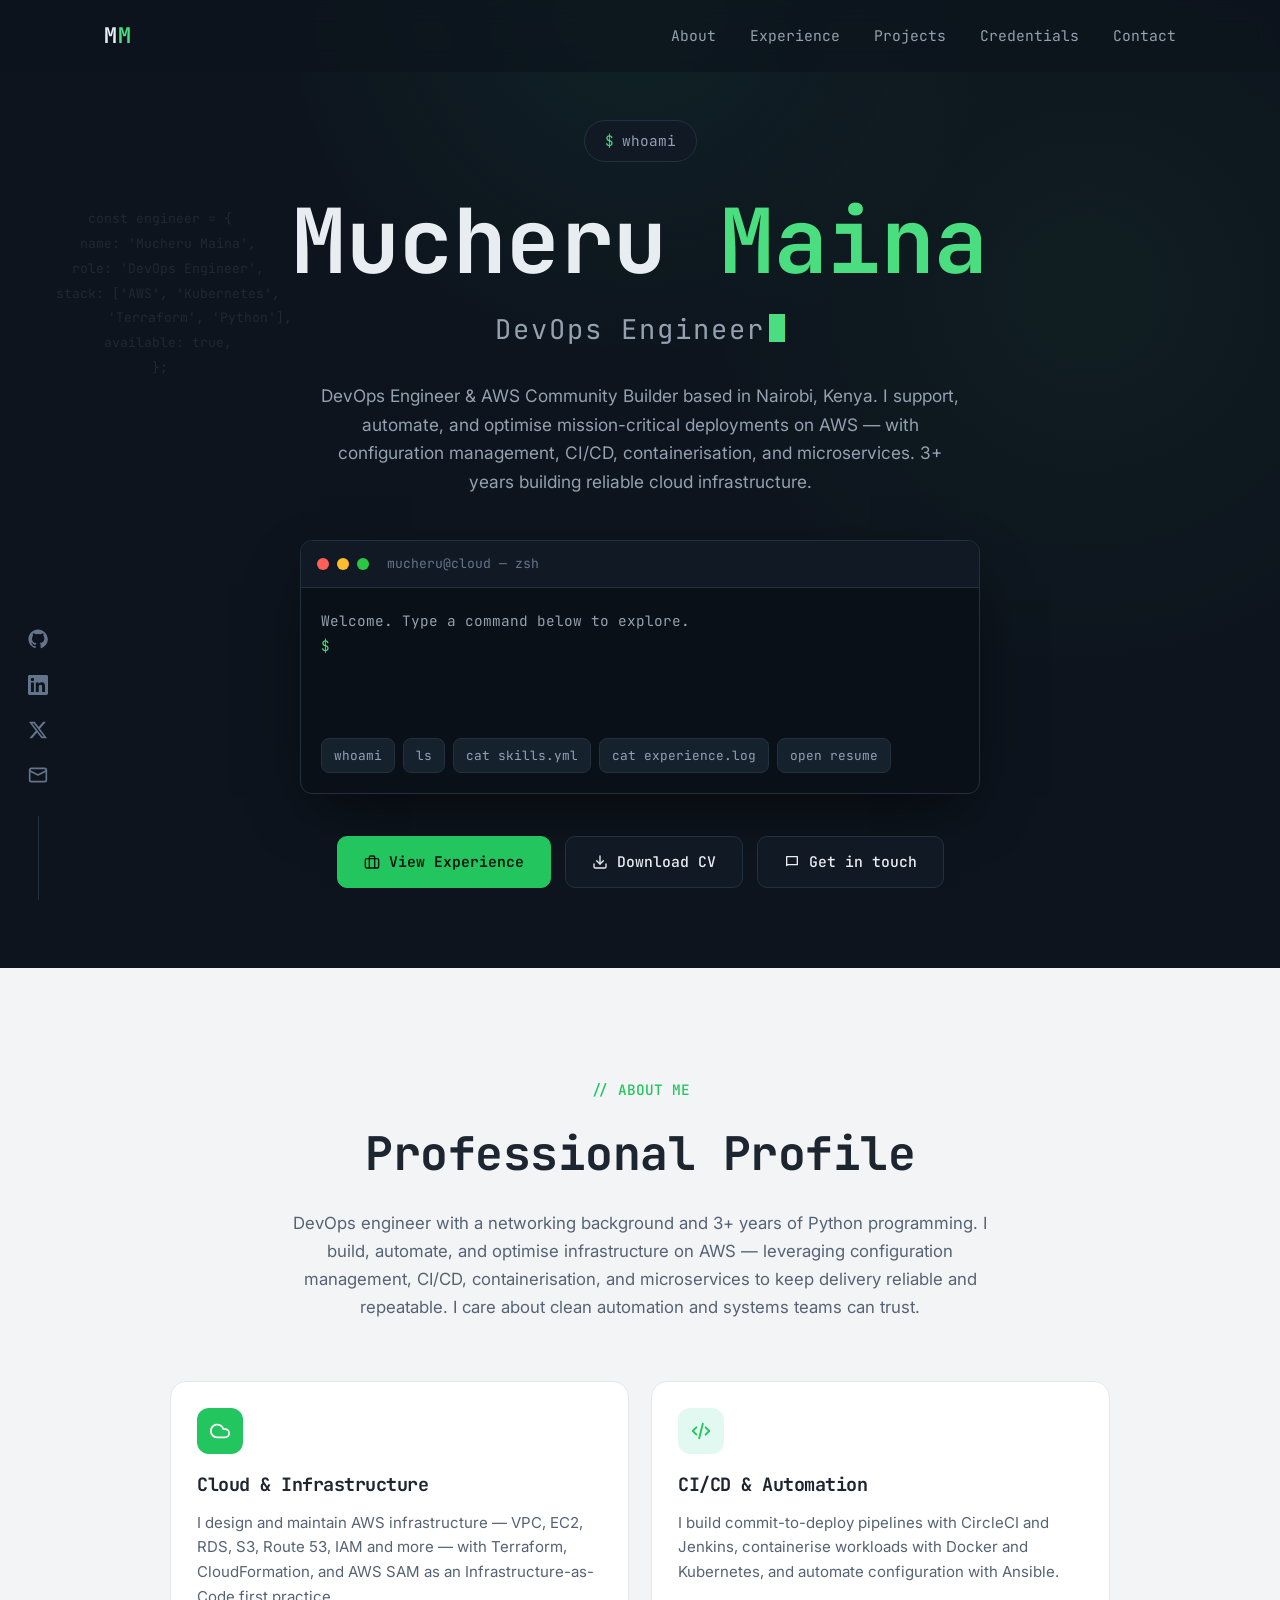
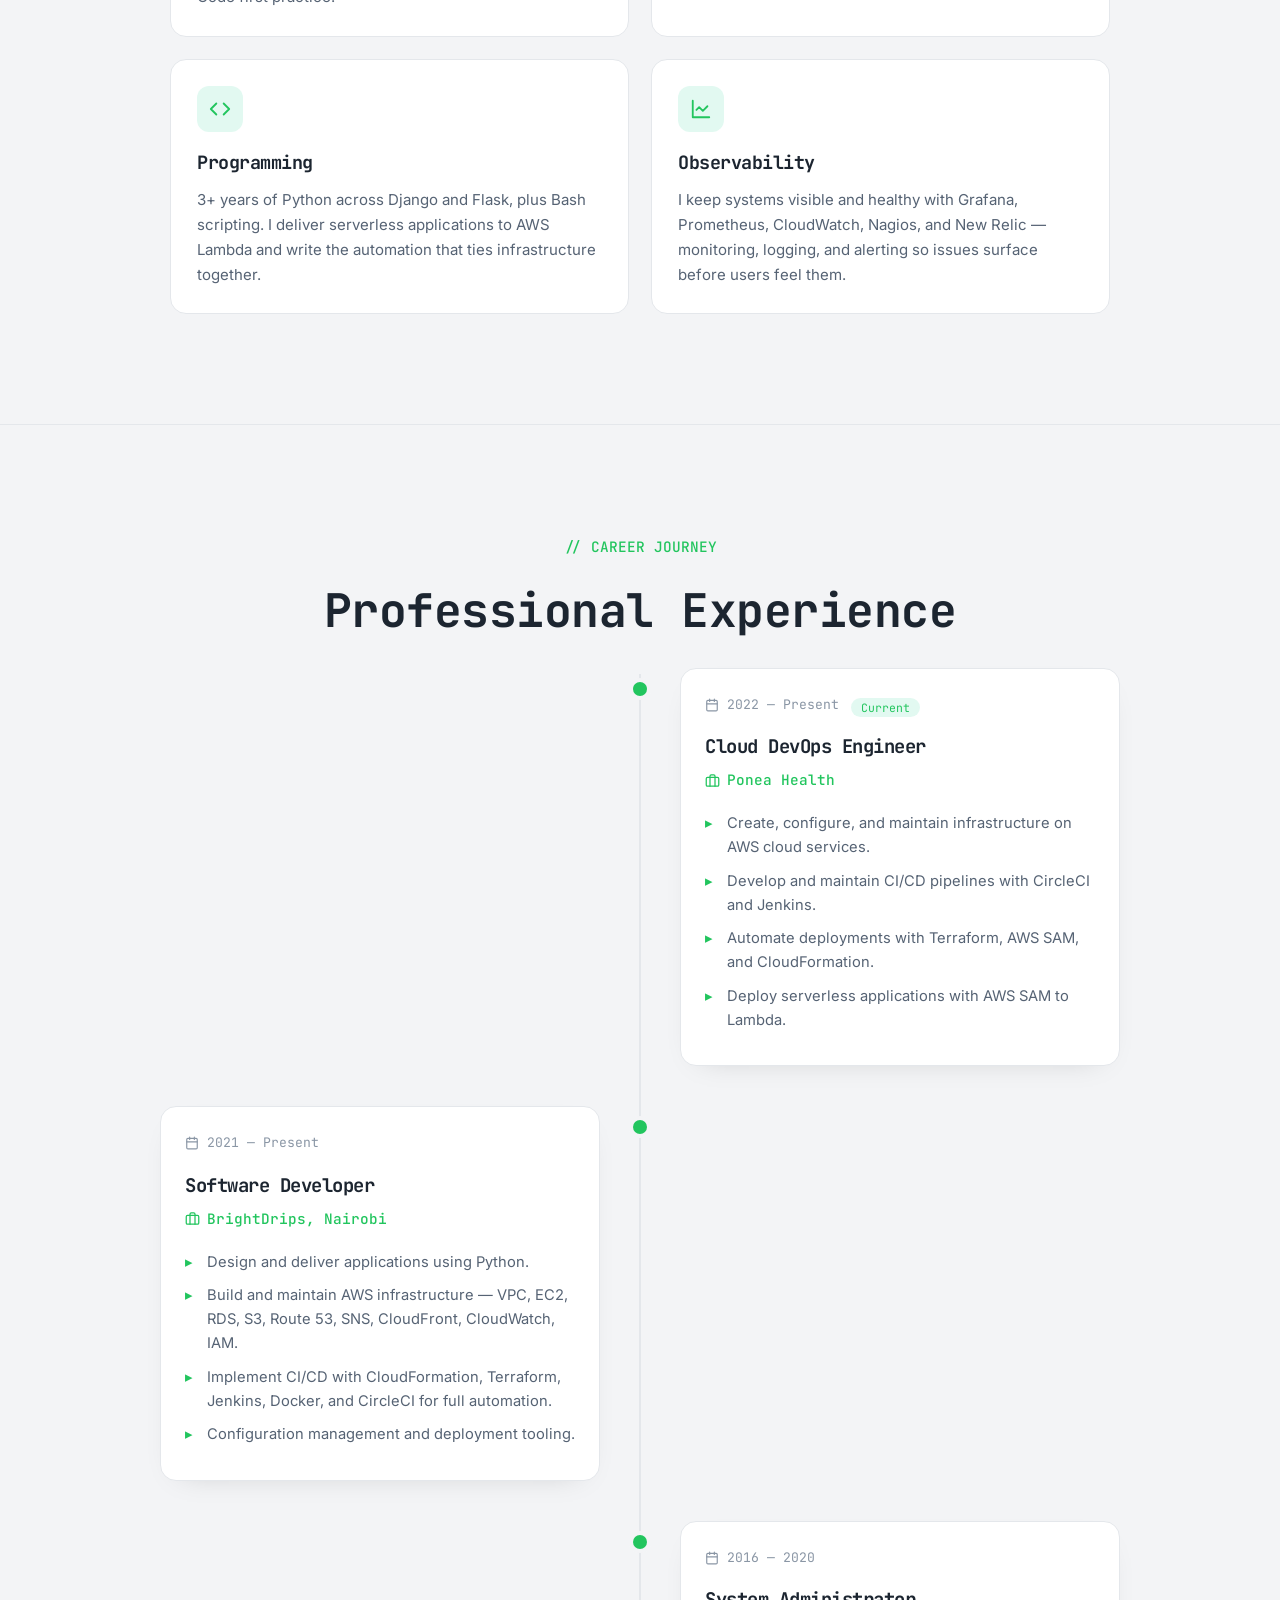
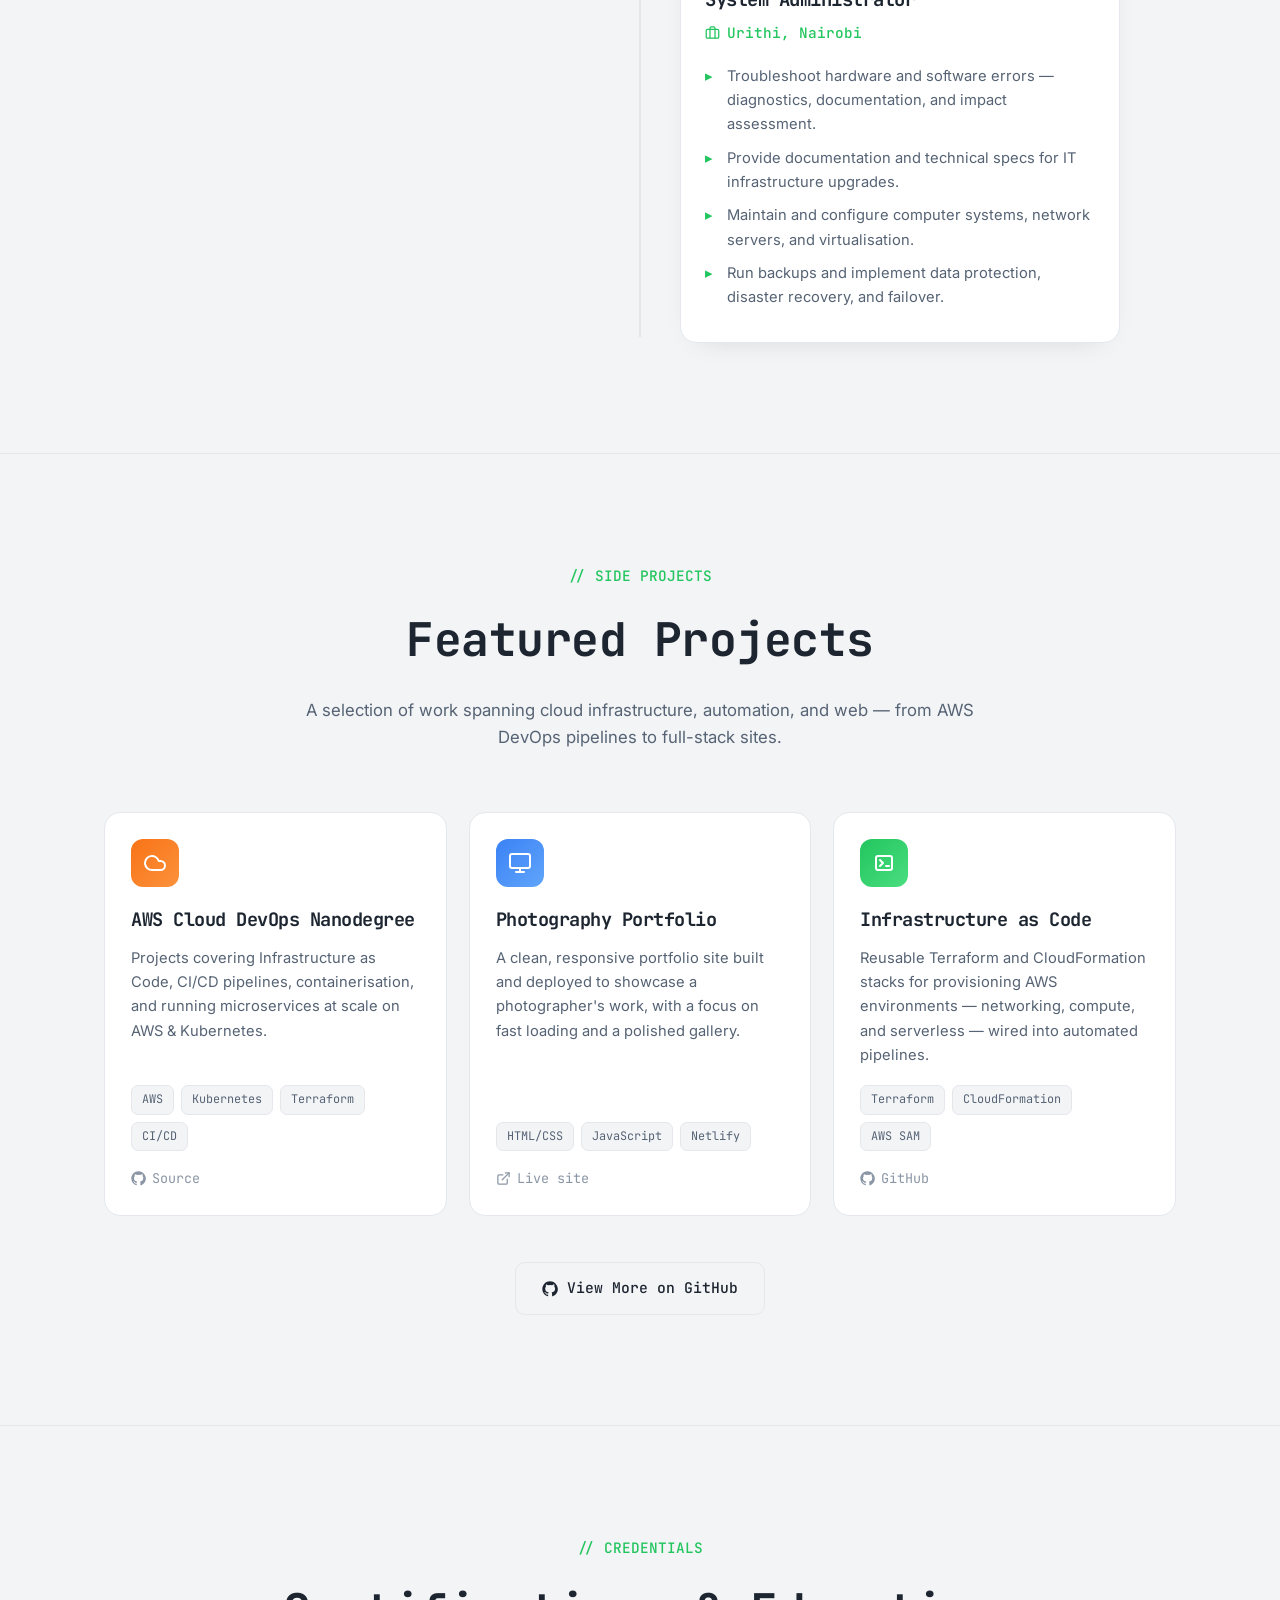
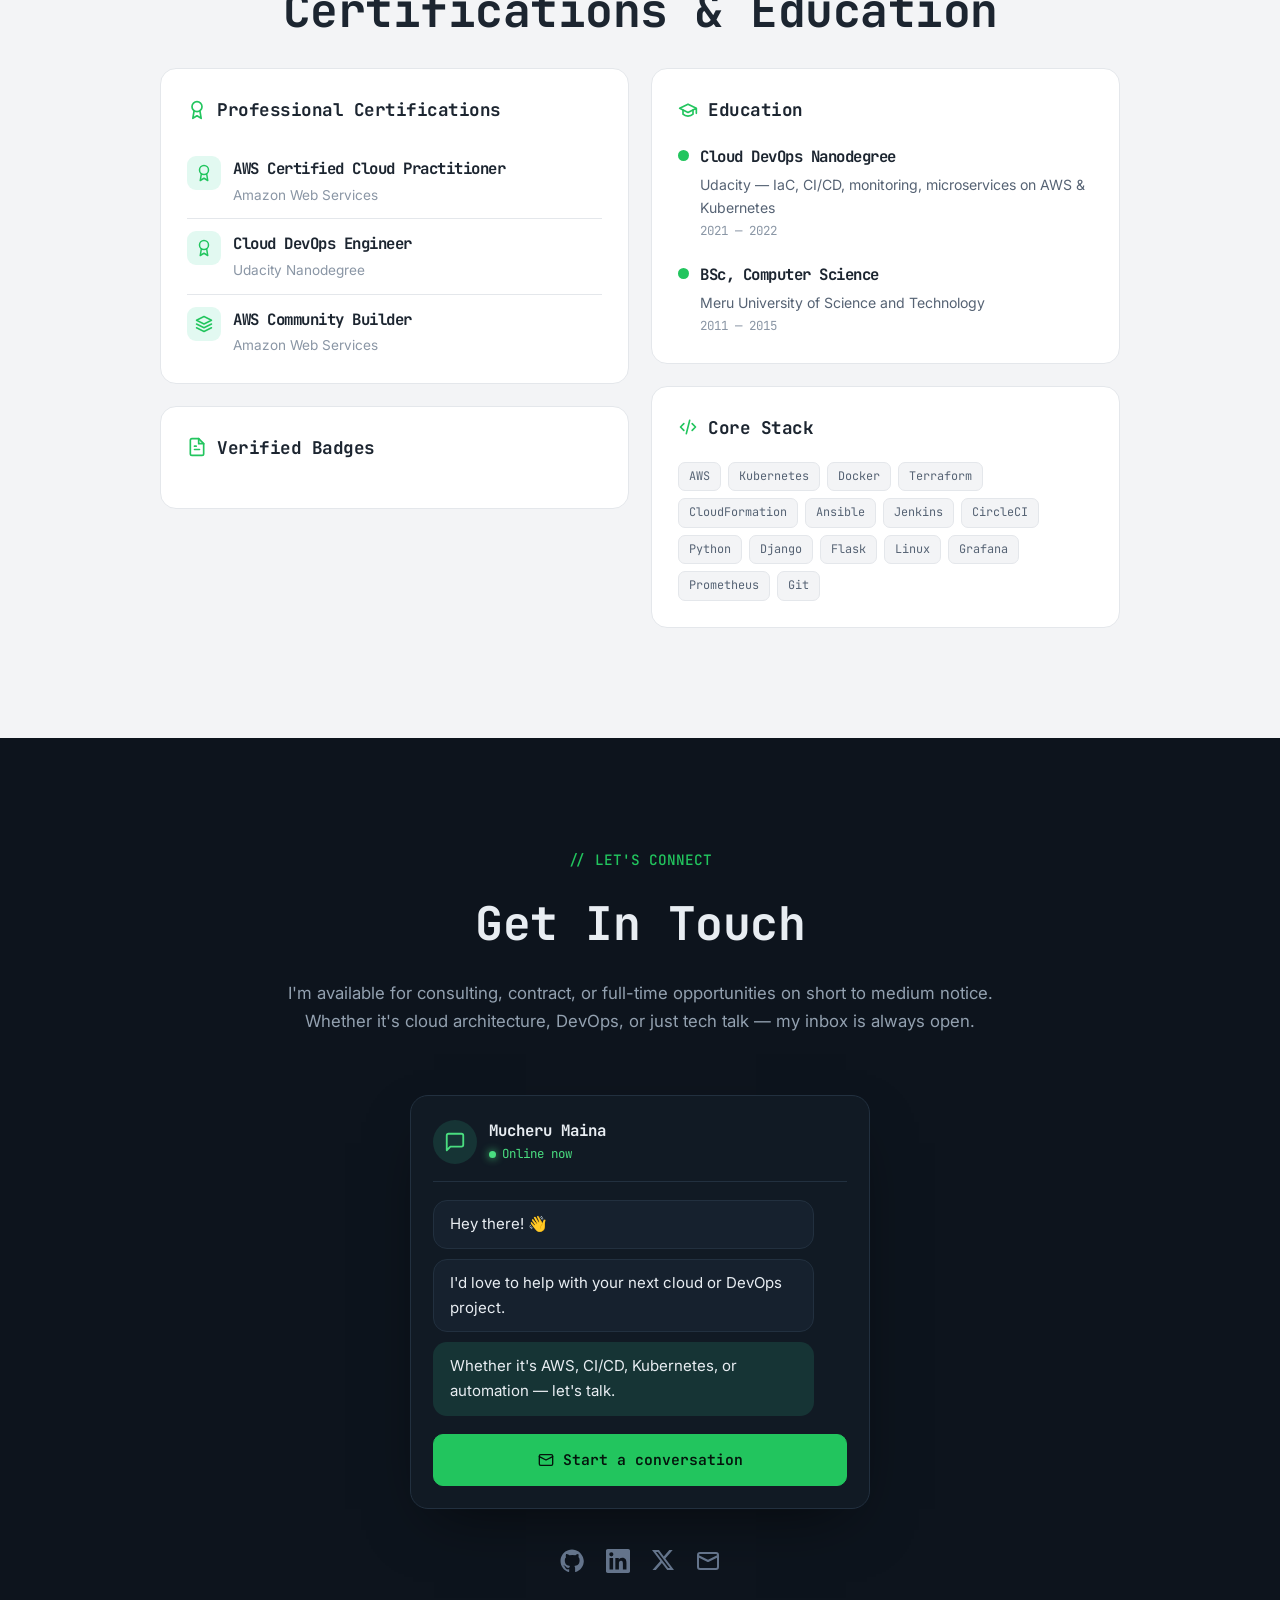
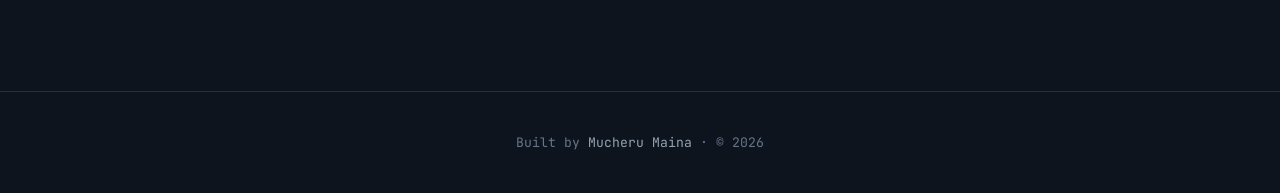
==== commit 2641695b: "Match john-green.dev aesthetic: terminal/monospace redesign After viewing the reference site, rework" ====
--- a/index.html
+++ b/index.html
@@ -11,7 +11,6 @@
   <meta name="keywords" content="DevOps Engineer, AWS, Kubernetes, Docker, Terraform, CI/CD, Cloud Infrastructure, Mucheru Maina">
   <meta name="author" content="Mucheru Maina">
 
-  <!-- Open Graph / Social Media -->
   <meta property="og:type" content="website">
   <meta property="og:title" content="Mucheru Maina - DevOps Engineer & AWS Community Builder">
   <meta property="og:description" content="DevOps Engineer with expertise in AWS, Kubernetes, Docker, Terraform, and CI/CD pipelines.">
@@ -23,7 +22,7 @@
 
   <link rel="preconnect" href="https://fonts.googleapis.com">
   <link rel="preconnect" href="https://fonts.gstatic.com" crossorigin>
-  <link rel="stylesheet" href="https://fonts.googleapis.com/css2?family=Inter:wght@400;500;600;700;800&family=JetBrains+Mono:wght@400;500;700&display=swap">
+  <link rel="stylesheet" href="https://fonts.googleapis.com/css2?family=Inter:wght@400;500;600;700&family=JetBrains+Mono:wght@400;500;700;800&display=swap">
   <link rel="stylesheet" href="assets/css/portfolio.css">
 </head>
 
@@ -32,15 +31,14 @@
   <!-- ===================== NAV ===================== -->
   <header class="nav" id="nav">
     <div class="nav-inner">
-      <a href="#top" class="brand">mucheru<span class="dot">.</span>dev</a>
+      <a href="#top" class="brand">M<span class="g">M</span></a>
       <nav>
         <ul class="nav-links" id="navLinks">
-          <li><a href="#about"><span class="idx">01.</span>About</a></li>
-          <li><a href="#skills"><span class="idx">02.</span>Skills</a></li>
-          <li><a href="#experience"><span class="idx">03.</span>Experience</a></li>
-          <li><a href="#projects"><span class="idx">04.</span>Projects</a></li>
-          <li><a href="#contact"><span class="idx">05.</span>Contact</a></li>
-          <li><a class="nav-cta" href="resume.html">Resume</a></li>
+          <li><a href="#about">About</a></li>
+          <li><a href="#experience">Experience</a></li>
+          <li><a href="#projects">Projects</a></li>
+          <li><a href="#credentials">Credentials</a></li>
+          <li><a href="#contact">Contact</a></li>
         </ul>
       </nav>
       <button class="nav-toggle" id="navToggle" aria-label="Toggle navigation" aria-expanded="false">
@@ -50,7 +48,7 @@
   </header>
 
   <!-- ===================== SOCIAL RAIL ===================== -->
-  <div class="social-rail" aria-hidden="false">
+  <div class="social-rail">
     <a href="https://github.com/Muchezz" target="_blank" rel="noopener noreferrer" aria-label="GitHub">
       <svg width="20" height="20" viewBox="0 0 24 24" fill="currentColor"><path d="M12 .5C5.7.5.5 5.7.5 12c0 5.1 3.3 9.4 7.9 10.9.6.1.8-.3.8-.6v-2c-3.2.7-3.9-1.5-3.9-1.5-.5-1.3-1.3-1.7-1.3-1.7-1.1-.7.1-.7.1-.7 1.2.1 1.8 1.2 1.8 1.2 1 1.8 2.8 1.3 3.5 1 .1-.8.4-1.3.7-1.6-2.6-.3-5.3-1.3-5.3-5.7 0-1.3.5-2.3 1.2-3.1-.1-.3-.5-1.5.1-3.1 0 0 1-.3 3.3 1.2a11.5 11.5 0 016 0C17.3 4.8 18.3 5 18.3 5c.6 1.6.2 2.8.1 3.1.8.8 1.2 1.8 1.2 3.1 0 4.4-2.7 5.4-5.3 5.7.4.4.8 1.1.8 2.2v3.3c0 .3.2.7.8.6 4.6-1.5 7.9-5.8 7.9-10.9C23.5 5.7 18.3.5 12 .5z"/></svg>
     </a>
@@ -65,339 +63,364 @@
     </a>
   </div>
 
-  <main class="container" id="top">
-
-    <!-- ===================== HERO ===================== -->
-    <section class="hero" id="home">
-      <p class="eyebrow reveal">Hi, my name is</p>
-      <h1 class="reveal">
-        Mucheru Maina.
-        <span class="sub">I build &amp; automate the cloud.</span>
-      </h1>
-      <p class="lead reveal">
-        I'm a <strong>DevOps Engineer</strong> and <strong>AWS Community Builder</strong> based in Nairobi,
-        Kenya. I specialise in supporting, automating, and optimising mission-critical deployments on AWS —
-        with configuration management, CI/CD, containerisation, and microservices.
+  <!-- ===================== HERO ===================== -->
+  <section class="hero section-dark" id="top">
+    <pre class="hero-code" aria-hidden="true">const engineer = {
+  name: 'Mucheru Maina',
+  role: 'DevOps Engineer',
+  stack: ['AWS', 'Kubernetes',
+          'Terraform', 'Python'],
+  available: true,
+};</pre>
+    <div class="hero-inner">
+      <span class="whoami-pill"><span class="prompt">$</span> whoami</span>
+      <h1>Mucheru <span class="last">Maina</span></h1>
+      <div class="hero-role">DevOps Engineer<span class="cursor"></span></div>
+      <p class="hero-bio">
+        DevOps Engineer &amp; AWS Community Builder based in Nairobi, Kenya. I support, automate,
+        and optimise mission-critical deployments on AWS — with configuration management, CI/CD,
+        containerisation, and microservices. 3+ years building reliable cloud infrastructure.
       </p>
-      <div class="hero-actions reveal">
-        <a class="btn btn-solid" href="#contact">Get in touch</a>
-        <a class="btn btn-ghost" href="resume.html">View full resume</a>
-      </div>
-      <div class="hero-meta reveal">
-        <span>
-          <svg width="16" height="16" viewBox="0 0 24 24" fill="none" stroke="currentColor" stroke-width="2" stroke-linecap="round" stroke-linejoin="round"><path d="M20 10c0 6-8 12-8 12s-8-6-8-12a8 8 0 0116 0Z"/><circle cx="12" cy="10" r="3"/></svg>
-          Nairobi, Kenya
-        </span>
-        <span>
-          <svg width="16" height="16" viewBox="0 0 24 24" fill="none" stroke="currentColor" stroke-width="2" stroke-linecap="round" stroke-linejoin="round"><path d="M22 11.08V12a10 10 0 1 1-5.93-9.14"/><path d="m9 11 3 3L22 4"/></svg>
-          Open to opportunities
-        </span>
-        <span>
-          <svg width="16" height="16" viewBox="0 0 24 24" fill="none" stroke="currentColor" stroke-width="2" stroke-linecap="round" stroke-linejoin="round"><path d="M17.5 19H9a7 7 0 1 1 6.71-9h1.79a4.5 4.5 0 1 1 0 9Z"/></svg>
-          AWS Certified
-        </span>
-      </div>
-    </section>
-
-    <!-- ===================== ABOUT ===================== -->
-    <section id="about">
-      <div class="section-head reveal">
-        <h2><span class="num">01.</span>About Me</h2>
-        <span class="line"></span>
-      </div>
-      <div class="about-grid">
-        <div class="about-text reveal">
-          <p>
-            I'm a DevOps engineer with a background in networking and <strong>3+ years of Python
-            programming</strong>. I have hands-on experience supporting, automating, and optimising
-            mission-critical deployments in AWS — leveraging configuration management, CI/CD,
-            containerisation, and microservices.
-          </p>
-          <p>
-            I'm experienced in creating, configuring, and maintaining infrastructure on AWS cloud
-            services including <strong>VPC, EC2, RDS, S3, Route&nbsp;53, SNS, CloudFront, CloudWatch,
-            and IAM</strong>. I care about building reliable, repeatable systems and clean automation
-            that lets teams ship with confidence.
-          </p>
-          <p>
-            My toolbox spans Linux, Bash, Python, Ansible, Docker, Terraform, and Jenkins — and I'm
-            always sharpening it. Here are a few of the technologies I work with day to day:
-          </p>
-          <div class="tags" style="margin-top:6px;">
-            <span class="tag">AWS</span>
-            <span class="tag">Kubernetes</span>
-            <span class="tag">Terraform</span>
-            <span class="tag">Docker</span>
-            <span class="tag">Python</span>
-            <span class="tag">CI/CD</span>
-          </div>
-        </div>
-        <aside class="about-card reveal">
-          <h3>// Quick facts</h3>
-          <div class="info-row"><span class="label">Name</span><span class="val">Mucheru James Maina</span></div>
-          <div class="info-row"><span class="label">Role</span><span class="val">DevOps Engineer</span></div>
-          <div class="info-row"><span class="label">Location</span><span class="val">Nairobi, Kenya</span></div>
-          <div class="info-row"><span class="label">Focus</span><span class="val">Cloud &amp; Automation</span></div>
-          <div class="info-row"><span class="label">Email</span><span class="val">mucheru@outlook.com</span></div>
-          <div class="info-row"><span class="label">Status</span><span class="val">Available for work</span></div>
-        </aside>
-      </div>
-    </section>
-
-    <!-- ===================== SKILLS ===================== -->
-    <section id="skills">
-      <div class="section-head reveal">
-        <h2><span class="num">02.</span>Skills &amp; Tech Stack</h2>
-        <span class="line"></span>
-      </div>
-      <div class="skills-grid">
-        <div class="skill-card reveal">
-          <h3>
-            <svg width="18" height="18" viewBox="0 0 24 24" fill="none" stroke="currentColor" stroke-width="2" stroke-linecap="round" stroke-linejoin="round"><path d="M17.5 19H9a7 7 0 1 1 6.71-9h1.79a4.5 4.5 0 1 1 0 9Z"/></svg>
-            Cloud &amp; Infrastructure
-          </h3>
-          <div class="tags">
-            <span class="tag">AWS</span>
-            <span class="tag">Terraform</span>
-            <span class="tag">CloudFormation</span>
-            <span class="tag">AWS Lambda</span>
-            <span class="tag">AWS SAM</span>
-            <span class="tag">VPC / EC2 / S3</span>
-          </div>
-        </div>
-        <div class="skill-card reveal">
-          <h3>
-            <svg width="18" height="18" viewBox="0 0 24 24" fill="none" stroke="currentColor" stroke-width="2" stroke-linecap="round" stroke-linejoin="round"><path d="m7 8-4 4 4 4"/><path d="m17 8 4 4-4 4"/><path d="m14 4-4 16"/></svg>
-            CI/CD &amp; Containers
-          </h3>
-          <div class="tags">
-            <span class="tag">Docker</span>
-            <span class="tag">Kubernetes</span>
-            <span class="tag">Jenkins</span>
-            <span class="tag">CircleCI</span>
-            <span class="tag">Ansible</span>
-            <span class="tag">Git</span>
-          </div>
-        </div>
-        <div class="skill-card reveal">
-          <h3>
-            <svg width="18" height="18" viewBox="0 0 24 24" fill="none" stroke="currentColor" stroke-width="2" stroke-linecap="round" stroke-linejoin="round"><path d="M12 20h9"/><path d="M16.5 3.5a2.12 2.12 0 0 1 3 3L7 19l-4 1 1-4Z"/></svg>
-            Programming
-          </h3>
-          <div class="tags">
-            <span class="tag">Python</span>
-            <span class="tag">Django</span>
-            <span class="tag">Flask</span>
-            <span class="tag">Bash</span>
-            <span class="tag">Data Structures</span>
-            <span class="tag">Algorithms</span>
-          </div>
-        </div>
-        <div class="skill-card reveal">
-          <h3>
-            <svg width="18" height="18" viewBox="0 0 24 24" fill="none" stroke="currentColor" stroke-width="2" stroke-linecap="round" stroke-linejoin="round"><path d="M3 3v18h18"/><path d="m19 9-5 5-4-4-3 3"/></svg>
-            Observability
-          </h3>
-          <div class="tags">
-            <span class="tag">Grafana</span>
-            <span class="tag">Prometheus</span>
-            <span class="tag">CloudWatch</span>
-            <span class="tag">Nagios</span>
-            <span class="tag">New Relic</span>
-          </div>
-        </div>
-        <div class="skill-card reveal">
-          <h3>
-            <svg width="18" height="18" viewBox="0 0 24 24" fill="none" stroke="currentColor" stroke-width="2" stroke-linecap="round" stroke-linejoin="round"><rect x="2" y="2" width="20" height="8" rx="2"/><rect x="2" y="14" width="20" height="8" rx="2"/><path d="M6 6h.01M6 18h.01"/></svg>
-            Architecture
-          </h3>
-          <div class="tags">
-            <span class="tag">Microservices</span>
-            <span class="tag">Serverless</span>
-            <span class="tag">IaC</span>
-            <span class="tag">Config Management</span>
-            <span class="tag">Linux</span>
-          </div>
-        </div>
-        <div class="skill-card reveal">
-          <h3>
-            <svg width="18" height="18" viewBox="0 0 24 24" fill="none" stroke="currentColor" stroke-width="2" stroke-linecap="round" stroke-linejoin="round"><path d="m9 11-6 6v3h9l3-3"/><path d="m22 12-4.6 4.6a2 2 0 0 1-2.8 0l-5.2-5.2a2 2 0 0 1 0-2.8L14 4"/></svg>
-            Quality &amp; Testing
-          </h3>
-          <div class="tags">
-            <span class="tag">Quality Assurance</span>
-            <span class="tag">Testing</span>
-            <span class="tag">Automation</span>
-          </div>
-        </div>
-      </div>
-    </section>
-
-    <!-- ===================== EXPERIENCE ===================== -->
-    <section id="experience">
-      <div class="section-head reveal">
-        <h2><span class="num">03.</span>Experience</h2>
-        <span class="line"></span>
-      </div>
+
+      <!-- Interactive terminal -->
+      <div class="terminal">
+        <div class="terminal-bar">
+          <span class="dot r"></span><span class="dot y"></span><span class="dot g"></span>
+          <span class="title">mucheru@cloud — zsh</span>
+        </div>
+        <div class="terminal-body" id="term">
+          <div class="line out">Welcome. Type a command below to explore.</div>
+          <div class="line"><span class="p">$</span><span class="cmd" id="termCursor"></span></div>
+        </div>
+        <div class="terminal-chips">
+          <span class="chip" data-cmd="whoami">whoami</span>
+          <span class="chip" data-cmd="ls">ls</span>
+          <span class="chip" data-cmd="cat skills.yml">cat skills.yml</span>
+          <span class="chip" data-cmd="cat experience.log">cat experience.log</span>
+          <span class="chip" data-cmd="open resume">open resume</span>
+        </div>
+      </div>
+
+      <div class="hero-actions">
+        <a class="btn btn-solid" href="#experience">
+          <svg width="16" height="16" viewBox="0 0 24 24" fill="none" stroke="currentColor" stroke-width="2" stroke-linecap="round" stroke-linejoin="round"><rect x="2" y="7" width="20" height="14" rx="2"/><path d="M16 21V5a2 2 0 0 0-2-2h-4a2 2 0 0 0-2 2v16"/></svg>
+          View Experience
+        </a>
+        <a class="btn btn-outline-dark" href="resume.html">
+          <svg width="16" height="16" viewBox="0 0 24 24" fill="none" stroke="currentColor" stroke-width="2" stroke-linecap="round" stroke-linejoin="round"><path d="M21 15v4a2 2 0 0 1-2 2H5a2 2 0 0 1-2-2v-4"/><path d="M7 10l5 5 5-5"/><path d="M12 15V3"/></svg>
+          Download CV
+        </a>
+        <a class="btn btn-outline-dark" href="#contact">
+          <svg width="16" height="16" viewBox="0 0 24 24" fill="none" stroke="currentColor" stroke-width="2" stroke-linecap="round" stroke-linejoin="round"><path d="M4 4h16v12H5.2L4 17.2z"/></svg>
+          Get in touch
+        </a>
+      </div>
+    </div>
+  </section>
+
+  <!-- ===================== ABOUT ===================== -->
+  <section class="section section-light" id="about">
+    <div class="wrap">
+      <span class="eyebrow reveal">// ABOUT ME</span>
+      <h2 class="section-title reveal">Professional Profile</h2>
+      <p class="section-lead reveal">
+        DevOps engineer with a networking background and 3+ years of Python programming. I build,
+        automate, and optimise infrastructure on AWS — leveraging configuration management, CI/CD,
+        containerisation, and microservices to keep delivery reliable and repeatable. I care about
+        clean automation and systems teams can trust.
+      </p>
+      <div class="feature-grid">
+        <div class="feature-card hot reveal">
+          <div class="feature-icon">
+            <svg width="22" height="22" viewBox="0 0 24 24" fill="none" stroke="currentColor" stroke-width="2" stroke-linecap="round" stroke-linejoin="round"><path d="M17.5 19H9a7 7 0 1 1 6.71-9h1.79a4.5 4.5 0 1 1 0 9Z"/></svg>
+          </div>
+          <h3>Cloud &amp; Infrastructure</h3>
+          <p>I design and maintain AWS infrastructure — VPC, EC2, RDS, S3, Route&nbsp;53, IAM and more — with Terraform, CloudFormation, and AWS SAM as an Infrastructure-as-Code first practice.</p>
+        </div>
+        <div class="feature-card reveal">
+          <div class="feature-icon">
+            <svg width="22" height="22" viewBox="0 0 24 24" fill="none" stroke="currentColor" stroke-width="2" stroke-linecap="round" stroke-linejoin="round"><path d="m7 8-4 4 4 4"/><path d="m17 8 4 4-4 4"/><path d="m14 4-4 16"/></svg>
+          </div>
+          <h3>CI/CD &amp; Automation</h3>
+          <p>I build commit-to-deploy pipelines with CircleCI and Jenkins, containerise workloads with Docker and Kubernetes, and automate configuration with Ansible.</p>
+        </div>
+        <div class="feature-card reveal">
+          <div class="feature-icon">
+            <svg width="22" height="22" viewBox="0 0 24 24" fill="none" stroke="currentColor" stroke-width="2" stroke-linecap="round" stroke-linejoin="round"><path d="M16 18 22 12 16 6"/><path d="M8 6 2 12 8 18"/></svg>
+          </div>
+          <h3>Programming</h3>
+          <p>3+ years of Python across Django and Flask, plus Bash scripting. I deliver serverless applications to AWS Lambda and write the automation that ties infrastructure together.</p>
+        </div>
+        <div class="feature-card reveal">
+          <div class="feature-icon">
+            <svg width="22" height="22" viewBox="0 0 24 24" fill="none" stroke="currentColor" stroke-width="2" stroke-linecap="round" stroke-linejoin="round"><path d="M3 3v18h18"/><path d="m19 9-5 5-4-4-3 3"/></svg>
+          </div>
+          <h3>Observability</h3>
+          <p>I keep systems visible and healthy with Grafana, Prometheus, CloudWatch, Nagios, and New Relic — monitoring, logging, and alerting so issues surface before users feel them.</p>
+        </div>
+      </div>
+    </div>
+  </section>
+
+  <!-- ===================== EXPERIENCE ===================== -->
+  <section class="section section-light" id="experience" style="border-top:1px solid var(--light-border);">
+    <div class="wrap">
+      <span class="eyebrow reveal">// CAREER JOURNEY</span>
+      <h2 class="section-title reveal">Professional Experience</h2>
       <div class="timeline">
-        <div class="tl-item reveal">
-          <div class="tl-head">
+        <div class="tl-row right reveal">
+          <span class="tl-dot"></span>
+          <div class="tl-card">
+            <div>
+              <span class="tl-date">
+                <svg width="14" height="14" viewBox="0 0 24 24" fill="none" stroke="currentColor" stroke-width="2" stroke-linecap="round" stroke-linejoin="round"><rect x="3" y="4" width="18" height="18" rx="2"/><path d="M3 10h18M8 2v4M16 2v4"/></svg>
+                2022 — Present
+              </span>
+              <span class="tl-badge">Current</span>
+            </div>
             <h3>Cloud DevOps Engineer</h3>
-            <span class="company">@ Ponea Health</span>
-          </div>
-          <div class="tl-date">2022 — Present</div>
-          <ul>
-            <li>Create, configure, and maintain infrastructure on AWS cloud services.</li>
-            <li>Develop and maintain CI/CD pipelines with CircleCI and Jenkins.</li>
-            <li>Automate deployments with IaC tools such as Terraform, AWS SAM, and CloudFormation.</li>
-            <li>Deploy serverless applications with AWS SAM to Lambda.</li>
-          </ul>
-        </div>
-        <div class="tl-item reveal">
-          <div class="tl-head">
+            <span class="tl-company">
+              <svg width="15" height="15" viewBox="0 0 24 24" fill="none" stroke="currentColor" stroke-width="2" stroke-linecap="round" stroke-linejoin="round"><rect x="2" y="7" width="20" height="14" rx="2"/><path d="M16 21V5a2 2 0 0 0-2-2h-4a2 2 0 0 0-2 2v16"/></svg>
+              Ponea Health
+            </span>
+            <ul>
+              <li>Create, configure, and maintain infrastructure on AWS cloud services.</li>
+              <li>Develop and maintain CI/CD pipelines with CircleCI and Jenkins.</li>
+              <li>Automate deployments with Terraform, AWS SAM, and CloudFormation.</li>
+              <li>Deploy serverless applications with AWS SAM to Lambda.</li>
+            </ul>
+          </div>
+        </div>
+
+        <div class="tl-row left reveal">
+          <span class="tl-dot"></span>
+          <div class="tl-card">
+            <div>
+              <span class="tl-date">
+                <svg width="14" height="14" viewBox="0 0 24 24" fill="none" stroke="currentColor" stroke-width="2" stroke-linecap="round" stroke-linejoin="round"><rect x="3" y="4" width="18" height="18" rx="2"/><path d="M3 10h18M8 2v4M16 2v4"/></svg>
+                2021 — Present
+              </span>
+            </div>
             <h3>Software Developer</h3>
-            <span class="company">@ BrightDrips, Nairobi</span>
-          </div>
-          <div class="tl-date">2021 — Present</div>
-          <ul>
-            <li>Design and deliver applications using Python.</li>
-            <li>Configuration management and deployment tooling.</li>
-            <li>Build and maintain AWS infrastructure — VPC, EC2, RDS, S3, Route&nbsp;53, SNS, CloudFront, CloudWatch, and IAM.</li>
-            <li>Implement CI/CD pipelines with CloudFormation and Terraform, plus Jenkins, Docker, and CircleCI for full commit-to-deploy automation.</li>
-          </ul>
-        </div>
-        <div class="tl-item reveal">
-          <div class="tl-head">
+            <span class="tl-company">
+              <svg width="15" height="15" viewBox="0 0 24 24" fill="none" stroke="currentColor" stroke-width="2" stroke-linecap="round" stroke-linejoin="round"><rect x="2" y="7" width="20" height="14" rx="2"/><path d="M16 21V5a2 2 0 0 0-2-2h-4a2 2 0 0 0-2 2v16"/></svg>
+              BrightDrips, Nairobi
+            </span>
+            <ul>
+              <li>Design and deliver applications using Python.</li>
+              <li>Build and maintain AWS infrastructure — VPC, EC2, RDS, S3, Route&nbsp;53, SNS, CloudFront, CloudWatch, IAM.</li>
+              <li>Implement CI/CD with CloudFormation, Terraform, Jenkins, Docker, and CircleCI for full automation.</li>
+              <li>Configuration management and deployment tooling.</li>
+            </ul>
+          </div>
+        </div>
+
+        <div class="tl-row right reveal">
+          <span class="tl-dot"></span>
+          <div class="tl-card">
+            <div>
+              <span class="tl-date">
+                <svg width="14" height="14" viewBox="0 0 24 24" fill="none" stroke="currentColor" stroke-width="2" stroke-linecap="round" stroke-linejoin="round"><rect x="3" y="4" width="18" height="18" rx="2"/><path d="M3 10h18M8 2v4M16 2v4"/></svg>
+                2016 — 2020
+              </span>
+            </div>
             <h3>System Administrator</h3>
-            <span class="company">@ Urithi, Nairobi</span>
-          </div>
-          <div class="tl-date">2016 — 2020</div>
-          <ul>
-            <li>Troubleshoot hardware and software errors — running diagnostics, documenting problems and resolutions, and assessing impact.</li>
-            <li>Provide documentation and technical specs for planning and implementing IT infrastructure upgrades.</li>
-            <li>Maintain and configure computer systems, network servers, and virtualisation.</li>
-            <li>Perform regular backups and implement data protection, disaster recovery, and failover procedures.</li>
-          </ul>
-        </div>
-      </div>
-    </section>
-
-    <!-- ===================== EDUCATION + CERTS ===================== -->
-    <section id="education">
-      <div class="section-head reveal">
-        <h2><span class="num">04.</span>Education &amp; Certifications</h2>
-        <span class="line"></span>
-      </div>
-      <div class="split">
-        <div class="reveal">
-          <h3 class="block-title">// Education</h3>
-          <div class="edu-item">
-            <h4>Cloud DevOps Nanodegree</h4>
-            <div class="meta">Udacity · 2021 — 2022</div>
+            <span class="tl-company">
+              <svg width="15" height="15" viewBox="0 0 24 24" fill="none" stroke="currentColor" stroke-width="2" stroke-linecap="round" stroke-linejoin="round"><rect x="2" y="7" width="20" height="14" rx="2"/><path d="M16 21V5a2 2 0 0 0-2-2h-4a2 2 0 0 0-2 2v16"/></svg>
+              Urithi, Nairobi
+            </span>
             <ul>
-              <li>Cloud fundamentals</li>
-              <li>Deploy Infrastructure as Code (IaC)</li>
-              <li>CI/CD pipelines, monitoring &amp; logging</li>
-              <li>Microservices at scale with AWS &amp; Kubernetes</li>
+              <li>Troubleshoot hardware and software errors — diagnostics, documentation, and impact assessment.</li>
+              <li>Provide documentation and technical specs for IT infrastructure upgrades.</li>
+              <li>Maintain and configure computer systems, network servers, and virtualisation.</li>
+              <li>Run backups and implement data protection, disaster recovery, and failover.</li>
             </ul>
           </div>
-          <div class="edu-item">
-            <h4>BSc, Computer Science</h4>
-            <div class="meta">Meru University of Science and Technology · 2011 — 2015</div>
-            <ul>
-              <li>Data structures &amp; algorithms, computational complexity</li>
-              <li>Object-oriented programming</li>
-              <li>Computer networks &amp; security</li>
-              <li>Database management systems &amp; operating systems</li>
-            </ul>
-          </div>
-        </div>
-        <div class="reveal">
-          <h3 class="block-title">// Certifications</h3>
-          <div class="cert-item">
-            <svg width="22" height="22" viewBox="0 0 24 24" fill="none" stroke="currentColor" stroke-width="2" stroke-linecap="round" stroke-linejoin="round"><circle cx="12" cy="8" r="6"/><path d="M15.477 12.89 17 22l-5-3-5 3 1.523-9.11"/></svg>
-            <span>AWS Certified Cloud Practitioner</span>
-          </div>
-          <div class="cert-item">
-            <svg width="22" height="22" viewBox="0 0 24 24" fill="none" stroke="currentColor" stroke-width="2" stroke-linecap="round" stroke-linejoin="round"><circle cx="12" cy="8" r="6"/><path d="M15.477 12.89 17 22l-5-3-5 3 1.523-9.11"/></svg>
-            <span>Udacity — Cloud DevOps Engineer</span>
-          </div>
-          <div class="cert-item">
-            <svg width="22" height="22" viewBox="0 0 24 24" fill="none" stroke="currentColor" stroke-width="2" stroke-linecap="round" stroke-linejoin="round"><path d="M12 2 2 7l10 5 10-5-10-5Z"/><path d="m2 17 10 5 10-5"/><path d="m2 12 10 5 10-5"/></svg>
-            <span>AWS Community Builder</span>
-          </div>
-
-          <h3 class="block-title" style="margin-top:34px;">// Verified Badges</h3>
-          <div class="badges-wrap">
-            <div data-iframe-width="140" data-iframe-height="240" data-share-badge-id="7b692b55-d99e-4628-bb34-22aab223c5fe" data-share-badge-host="https://www.credly.com"></div>
-            <div data-iframe-width="140" data-iframe-height="240" data-share-badge-id="23d97d5a-c643-4ed1-9d06-f1e43978feaa" data-share-badge-host="https://www.credly.com"></div>
-            <div data-iframe-width="140" data-iframe-height="240" data-share-badge-id="5ac6735c-dcc8-4024-b053-982e90da43f0" data-share-badge-host="https://www.credly.com"></div>
-            <div data-iframe-width="140" data-iframe-height="240" data-share-badge-id="9df8703c-1325-41b5-bcfe-e721ab41545d" data-share-badge-host="https://www.credly.com"></div>
-            <div data-iframe-width="140" data-iframe-height="240" data-share-badge-id="fe55755c-d87d-4106-8544-4fb7e518444a" data-share-badge-host="https://www.credly.com"></div>
-          </div>
-        </div>
-      </div>
-    </section>
-
-    <!-- ===================== PROJECTS ===================== -->
-    <section id="projects">
-      <div class="section-head reveal">
-        <h2><span class="num">05.</span>Featured Projects</h2>
-        <span class="line"></span>
-      </div>
+        </div>
+      </div>
+    </div>
+  </section>
+
+  <!-- ===================== PROJECTS ===================== -->
+  <section class="section section-light" id="projects" style="border-top:1px solid var(--light-border);">
+    <div class="wrap">
+      <span class="eyebrow reveal">// SIDE PROJECTS</span>
+      <h2 class="section-title reveal">Featured Projects</h2>
+      <p class="section-lead reveal">
+        A selection of work spanning cloud infrastructure, automation, and web — from AWS DevOps
+        pipelines to full-stack sites.
+      </p>
       <div class="projects-grid">
         <article class="project-card reveal">
-          <div class="project-media">
-            <img src="assets/images/illustration-of-an-ai-bot-abstractly-connected-to-a-phone.webp" alt="AWS Cloud DevOps Nanodegree projects" loading="lazy">
-          </div>
-          <div class="project-body">
-            <div class="kicker">Cloud / DevOps</div>
-            <h3>AWS Cloud DevOps Nanodegree</h3>
-            <p>
-              A collection of projects covering Infrastructure as Code, CI/CD pipelines,
-              containerisation, and running microservices at scale on AWS &amp; Kubernetes.
-            </p>
-            <div class="project-links">
-              <a href="https://github.com/Muchezz/AWS-Cloud-DevOps-Nanodegree" target="_blank" rel="noopener noreferrer">
-                <svg width="16" height="16" viewBox="0 0 24 24" fill="currentColor"><path d="M12 .5C5.7.5.5 5.7.5 12c0 5.1 3.3 9.4 7.9 10.9.6.1.8-.3.8-.6v-2c-3.2.7-3.9-1.5-3.9-1.5-.5-1.3-1.3-1.7-1.3-1.7-1.1-.7.1-.7.1-.7 1.2.1 1.8 1.2 1.8 1.2 1 1.8 2.8 1.3 3.5 1 .1-.8.4-1.3.7-1.6-2.6-.3-5.3-1.3-5.3-5.7 0-1.3.5-2.3 1.2-3.1-.1-.3-.5-1.5.1-3.1 0 0 1-.3 3.3 1.2a11.5 11.5 0 016 0C17.3 4.8 18.3 5 18.3 5c.6 1.6.2 2.8.1 3.1.8.8 1.2 1.8 1.2 3.1 0 4.4-2.7 5.4-5.3 5.7.4.4.8 1.1.8 2.2v3.3c0 .3.2.7.8.6 4.6-1.5 7.9-5.8 7.9-10.9C23.5 5.7 18.3.5 12 .5z"/></svg>
-                Source
-              </a>
-            </div>
+          <div class="project-icon" style="background:linear-gradient(135deg,#f97316,#fb923c);">
+            <svg width="24" height="24" viewBox="0 0 24 24" fill="none" stroke="currentColor" stroke-width="2" stroke-linecap="round" stroke-linejoin="round"><path d="M17.5 19H9a7 7 0 1 1 6.71-9h1.79a4.5 4.5 0 1 1 0 9Z"/></svg>
+          </div>
+          <h3>AWS Cloud DevOps Nanodegree</h3>
+          <p>Projects covering Infrastructure as Code, CI/CD pipelines, containerisation, and running microservices at scale on AWS &amp; Kubernetes.</p>
+          <div class="project-tags">
+            <span class="ptag">AWS</span><span class="ptag">Kubernetes</span><span class="ptag">Terraform</span><span class="ptag">CI/CD</span>
+          </div>
+          <div class="project-links">
+            <a href="https://github.com/Muchezz/AWS-Cloud-DevOps-Nanodegree" target="_blank" rel="noopener noreferrer">
+              <svg width="15" height="15" viewBox="0 0 24 24" fill="currentColor"><path d="M12 .5C5.7.5.5 5.7.5 12c0 5.1 3.3 9.4 7.9 10.9.6.1.8-.3.8-.6v-2c-3.2.7-3.9-1.5-3.9-1.5-.5-1.3-1.3-1.7-1.3-1.7-1.1-.7.1-.7.1-.7 1.2.1 1.8 1.2 1.8 1.2 1 1.8 2.8 1.3 3.5 1 .1-.8.4-1.3.7-1.6-2.6-.3-5.3-1.3-5.3-5.7 0-1.3.5-2.3 1.2-3.1-.1-.3-.5-1.5.1-3.1 0 0 1-.3 3.3 1.2a11.5 11.5 0 016 0C17.3 4.8 18.3 5 18.3 5c.6 1.6.2 2.8.1 3.1.8.8 1.2 1.8 1.2 3.1 0 4.4-2.7 5.4-5.3 5.7.4.4.8 1.1.8 2.2v3.3c0 .3.2.7.8.6 4.6-1.5 7.9-5.8 7.9-10.9C23.5 5.7 18.3.5 12 .5z"/></svg>
+              Source
+            </a>
           </div>
         </article>
 
         <article class="project-card reveal">
-          <div class="project-media">
-            <img src="assets/images/mazeltov.png" alt="Photography portfolio website" loading="lazy">
-          </div>
-          <div class="project-body">
-            <div class="kicker">Web</div>
-            <h3>Photography Portfolio</h3>
-            <p>
-              A clean, responsive portfolio site built and deployed to showcase a photographer's
-              work — with a focus on fast loading and a polished visual gallery.
-            </p>
-            <div class="project-links">
-              <a href="https://wanjohi.netlify.app/" target="_blank" rel="noopener noreferrer">
-                <svg width="16" height="16" viewBox="0 0 24 24" fill="none" stroke="currentColor" stroke-width="2" stroke-linecap="round" stroke-linejoin="round"><path d="M15 3h6v6"/><path d="M10 14 21 3"/><path d="M18 13v6a2 2 0 0 1-2 2H5a2 2 0 0 1-2-2V8a2 2 0 0 1 2-2h6"/></svg>
-                Live site
-              </a>
-            </div>
+          <div class="project-icon" style="background:linear-gradient(135deg,#3b82f6,#60a5fa);">
+            <svg width="24" height="24" viewBox="0 0 24 24" fill="none" stroke="currentColor" stroke-width="2" stroke-linecap="round" stroke-linejoin="round"><rect x="2" y="3" width="20" height="14" rx="2"/><path d="M8 21h8M12 17v4"/></svg>
+          </div>
+          <h3>Photography Portfolio</h3>
+          <p>A clean, responsive portfolio site built and deployed to showcase a photographer's work, with a focus on fast loading and a polished gallery.</p>
+          <div class="project-tags">
+            <span class="ptag">HTML/CSS</span><span class="ptag">JavaScript</span><span class="ptag">Netlify</span>
+          </div>
+          <div class="project-links">
+            <a href="https://wanjohi.netlify.app/" target="_blank" rel="noopener noreferrer">
+              <svg width="15" height="15" viewBox="0 0 24 24" fill="none" stroke="currentColor" stroke-width="2" stroke-linecap="round" stroke-linejoin="round"><path d="M15 3h6v6"/><path d="M10 14 21 3"/><path d="M18 13v6a2 2 0 0 1-2 2H5a2 2 0 0 1-2-2V8a2 2 0 0 1 2-2h6"/></svg>
+              Live site
+            </a>
           </div>
         </article>
-      </div>
-    </section>
-
-    <!-- ===================== CONTACT ===================== -->
-    <section id="contact" class="contact">
-      <p class="num-lead reveal">06. What's next?</p>
-      <h2 class="reveal">Get In Touch</h2>
-      <p class="reveal">
-        I'm available for consulting, contract, or other opportunities on short to medium notice.
-        Whether you have a question or just want to say hi, my inbox is always open — I'll do my best
-        to get back to you.
+
+        <article class="project-card reveal">
+          <div class="project-icon" style="background:linear-gradient(135deg,#22c55e,#4ade80);">
+            <svg width="24" height="24" viewBox="0 0 24 24" fill="none" stroke="currentColor" stroke-width="2" stroke-linecap="round" stroke-linejoin="round"><path d="M4 17V7a2 2 0 0 1 2-2h12a2 2 0 0 1 2 2v10a2 2 0 0 1-2 2H6a2 2 0 0 1-2-2Z"/><path d="m8 9 3 3-3 3M14 15h3"/></svg>
+          </div>
+          <h3>Infrastructure as Code</h3>
+          <p>Reusable Terraform and CloudFormation stacks for provisioning AWS environments — networking, compute, and serverless — wired into automated pipelines.</p>
+          <div class="project-tags">
+            <span class="ptag">Terraform</span><span class="ptag">CloudFormation</span><span class="ptag">AWS SAM</span>
+          </div>
+          <div class="project-links">
+            <a href="https://github.com/Muchezz" target="_blank" rel="noopener noreferrer">
+              <svg width="15" height="15" viewBox="0 0 24 24" fill="currentColor"><path d="M12 .5C5.7.5.5 5.7.5 12c0 5.1 3.3 9.4 7.9 10.9.6.1.8-.3.8-.6v-2c-3.2.7-3.9-1.5-3.9-1.5-.5-1.3-1.3-1.7-1.3-1.7-1.1-.7.1-.7.1-.7 1.2.1 1.8 1.2 1.8 1.2 1 1.8 2.8 1.3 3.5 1 .1-.8.4-1.3.7-1.6-2.6-.3-5.3-1.3-5.3-5.7 0-1.3.5-2.3 1.2-3.1-.1-.3-.5-1.5.1-3.1 0 0 1-.3 3.3 1.2a11.5 11.5 0 016 0C17.3 4.8 18.3 5 18.3 5c.6 1.6.2 2.8.1 3.1.8.8 1.2 1.8 1.2 3.1 0 4.4-2.7 5.4-5.3 5.7.4.4.8 1.1.8 2.2v3.3c0 .3.2.7.8.6 4.6-1.5 7.9-5.8 7.9-10.9C23.5 5.7 18.3.5 12 .5z"/></svg>
+              GitHub
+            </a>
+          </div>
+        </article>
+      </div>
+      <div class="center-btn reveal">
+        <a class="btn btn-outline-light" href="https://github.com/Muchezz" target="_blank" rel="noopener noreferrer">
+          <svg width="16" height="16" viewBox="0 0 24 24" fill="currentColor"><path d="M12 .5C5.7.5.5 5.7.5 12c0 5.1 3.3 9.4 7.9 10.9.6.1.8-.3.8-.6v-2c-3.2.7-3.9-1.5-3.9-1.5-.5-1.3-1.3-1.7-1.3-1.7-1.1-.7.1-.7.1-.7 1.2.1 1.8 1.2 1.8 1.2 1 1.8 2.8 1.3 3.5 1 .1-.8.4-1.3.7-1.6-2.6-.3-5.3-1.3-5.3-5.7 0-1.3.5-2.3 1.2-3.1-.1-.3-.5-1.5.1-3.1 0 0 1-.3 3.3 1.2a11.5 11.5 0 016 0C17.3 4.8 18.3 5 18.3 5c.6 1.6.2 2.8.1 3.1.8.8 1.2 1.8 1.2 3.1 0 4.4-2.7 5.4-5.3 5.7.4.4.8 1.1.8 2.2v3.3c0 .3.2.7.8.6 4.6-1.5 7.9-5.8 7.9-10.9C23.5 5.7 18.3.5 12 .5z"/></svg>
+          View More on GitHub
+        </a>
+      </div>
+    </div>
+  </section>
+
+  <!-- ===================== CREDENTIALS ===================== -->
+  <section class="section section-light" id="credentials" style="border-top:1px solid var(--light-border);">
+    <div class="wrap">
+      <span class="eyebrow reveal">// CREDENTIALS</span>
+      <h2 class="section-title reveal">Certifications &amp; Education</h2>
+      <div class="cred-grid">
+        <div class="reveal">
+          <div class="cred-card">
+            <h3>
+              <svg width="20" height="20" viewBox="0 0 24 24" fill="none" stroke="currentColor" stroke-width="2" stroke-linecap="round" stroke-linejoin="round"><circle cx="12" cy="8" r="6"/><path d="M15.477 12.89 17 22l-5-3-5 3 1.523-9.11"/></svg>
+              Professional Certifications
+            </h3>
+            <div class="cred-item">
+              <span class="badge-ic">
+                <svg width="18" height="18" viewBox="0 0 24 24" fill="none" stroke="currentColor" stroke-width="2" stroke-linecap="round" stroke-linejoin="round"><circle cx="12" cy="8" r="6"/><path d="M15.477 12.89 17 22l-5-3-5 3 1.523-9.11"/></svg>
+              </span>
+              <div><h4>AWS Certified Cloud Practitioner</h4><div class="sub">Amazon Web Services</div></div>
+            </div>
+            <div class="cred-item">
+              <span class="badge-ic">
+                <svg width="18" height="18" viewBox="0 0 24 24" fill="none" stroke="currentColor" stroke-width="2" stroke-linecap="round" stroke-linejoin="round"><circle cx="12" cy="8" r="6"/><path d="M15.477 12.89 17 22l-5-3-5 3 1.523-9.11"/></svg>
+              </span>
+              <div><h4>Cloud DevOps Engineer</h4><div class="sub">Udacity Nanodegree</div></div>
+            </div>
+            <div class="cred-item">
+              <span class="badge-ic">
+                <svg width="18" height="18" viewBox="0 0 24 24" fill="none" stroke="currentColor" stroke-width="2" stroke-linecap="round" stroke-linejoin="round"><path d="M12 2 2 7l10 5 10-5-10-5Z"/><path d="m2 17 10 5 10-5"/><path d="m2 12 10 5 10-5"/></svg>
+              </span>
+              <div><h4>AWS Community Builder</h4><div class="sub">Amazon Web Services</div></div>
+            </div>
+          </div>
+          <div class="cred-card">
+            <h3>
+              <svg width="20" height="20" viewBox="0 0 24 24" fill="none" stroke="currentColor" stroke-width="2" stroke-linecap="round" stroke-linejoin="round"><path d="M14 2H6a2 2 0 0 0-2 2v16a2 2 0 0 0 2 2h12a2 2 0 0 0 2-2V8Z"/><path d="M14 2v6h6M9 15h6M9 11h2"/></svg>
+              Verified Badges
+            </h3>
+            <div class="badges-wrap">
+              <div data-iframe-width="130" data-iframe-height="220" data-share-badge-id="7b692b55-d99e-4628-bb34-22aab223c5fe" data-share-badge-host="https://www.credly.com"></div>
+              <div data-iframe-width="130" data-iframe-height="220" data-share-badge-id="23d97d5a-c643-4ed1-9d06-f1e43978feaa" data-share-badge-host="https://www.credly.com"></div>
+              <div data-iframe-width="130" data-iframe-height="220" data-share-badge-id="5ac6735c-dcc8-4024-b053-982e90da43f0" data-share-badge-host="https://www.credly.com"></div>
+              <div data-iframe-width="130" data-iframe-height="220" data-share-badge-id="9df8703c-1325-41b5-bcfe-e721ab41545d" data-share-badge-host="https://www.credly.com"></div>
+              <div data-iframe-width="130" data-iframe-height="220" data-share-badge-id="fe55755c-d87d-4106-8544-4fb7e518444a" data-share-badge-host="https://www.credly.com"></div>
+            </div>
+          </div>
+        </div>
+
+        <div class="reveal">
+          <div class="cred-card">
+            <h3>
+              <svg width="20" height="20" viewBox="0 0 24 24" fill="none" stroke="currentColor" stroke-width="2" stroke-linecap="round" stroke-linejoin="round"><path d="M22 10v6M2 10l10-5 10 5-10 5z"/><path d="M6 12v5c3 3 9 3 12 0v-5"/></svg>
+              Education
+            </h3>
+            <div class="edu-line">
+              <h4>Cloud DevOps Nanodegree</h4>
+              <div class="school">Udacity — IaC, CI/CD, monitoring, microservices on AWS &amp; Kubernetes</div>
+              <div class="yr">2021 — 2022</div>
+            </div>
+            <div class="edu-line">
+              <h4>BSc, Computer Science</h4>
+              <div class="school">Meru University of Science and Technology</div>
+              <div class="yr">2011 — 2015</div>
+            </div>
+          </div>
+          <div class="cred-card">
+            <h3>
+              <svg width="20" height="20" viewBox="0 0 24 24" fill="none" stroke="currentColor" stroke-width="2" stroke-linecap="round" stroke-linejoin="round"><path d="m7 8-4 4 4 4"/><path d="m17 8 4 4-4 4"/><path d="m14 4-4 16"/></svg>
+              Core Stack
+            </h3>
+            <div class="project-tags" style="margin:0;">
+              <span class="ptag">AWS</span><span class="ptag">Kubernetes</span><span class="ptag">Docker</span>
+              <span class="ptag">Terraform</span><span class="ptag">CloudFormation</span><span class="ptag">Ansible</span>
+              <span class="ptag">Jenkins</span><span class="ptag">CircleCI</span><span class="ptag">Python</span>
+              <span class="ptag">Django</span><span class="ptag">Flask</span><span class="ptag">Linux</span>
+              <span class="ptag">Grafana</span><span class="ptag">Prometheus</span><span class="ptag">Git</span>
+            </div>
+          </div>
+        </div>
+      </div>
+    </div>
+  </section>
+
+  <!-- ===================== CONTACT ===================== -->
+  <section class="section section-dark" id="contact">
+    <div class="wrap">
+      <span class="eyebrow reveal">// LET'S CONNECT</span>
+      <h2 class="section-title reveal" style="color:var(--dark-text);">Get In Touch</h2>
+      <p class="section-lead reveal">
+        I'm available for consulting, contract, or full-time opportunities on short to medium notice.
+        Whether it's cloud architecture, DevOps, or just tech talk — my inbox is always open.
       </p>
-      <a class="btn btn-solid reveal" href="mailto:mucheru@outlook.com">Say hello</a>
+      <div class="chat reveal">
+        <div class="chat-head">
+          <div class="chat-avatar">
+            <svg width="22" height="22" viewBox="0 0 24 24" fill="none" stroke="currentColor" stroke-width="2" stroke-linecap="round" stroke-linejoin="round"><path d="M21 15a2 2 0 0 1-2 2H7l-4 4V5a2 2 0 0 1 2-2h14a2 2 0 0 1 2 2Z"/></svg>
+          </div>
+          <div>
+            <div class="name">Mucheru Maina</div>
+            <div class="status">Online now</div>
+          </div>
+        </div>
+        <div class="bubble">Hey there! 👋</div>
+        <div class="bubble">I'd love to help with your next cloud or DevOps project.</div>
+        <div class="bubble me">Whether it's AWS, CI/CD, Kubernetes, or automation — let's talk.</div>
+        <div class="chat-cta">
+          <a class="btn btn-solid" href="mailto:mucheru@outlook.com">
+            <svg width="16" height="16" viewBox="0 0 24 24" fill="none" stroke="currentColor" stroke-width="2" stroke-linecap="round" stroke-linejoin="round"><rect x="2" y="4" width="20" height="16" rx="2"/><path d="m22 7-10 5L2 7"/></svg>
+            Start a conversation
+          </a>
+        </div>
+      </div>
       <div class="contact-social reveal">
         <a href="https://github.com/Muchezz" target="_blank" rel="noopener noreferrer" aria-label="GitHub">
           <svg width="24" height="24" viewBox="0 0 24 24" fill="currentColor"><path d="M12 .5C5.7.5.5 5.7.5 12c0 5.1 3.3 9.4 7.9 10.9.6.1.8-.3.8-.6v-2c-3.2.7-3.9-1.5-3.9-1.5-.5-1.3-1.3-1.7-1.3-1.7-1.1-.7.1-.7.1-.7 1.2.1 1.8 1.2 1.8 1.2 1 1.8 2.8 1.3 3.5 1 .1-.8.4-1.3.7-1.6-2.6-.3-5.3-1.3-5.3-5.7 0-1.3.5-2.3 1.2-3.1-.1-.3-.5-1.5.1-3.1 0 0 1-.3 3.3 1.2a11.5 11.5 0 016 0C17.3 4.8 18.3 5 18.3 5c.6 1.6.2 2.8.1 3.1.8.8 1.2 1.8 1.2 3.1 0 4.4-2.7 5.4-5.3 5.7.4.4.8 1.1.8 2.2v3.3c0 .3.2.7.8.6 4.6-1.5 7.9-5.8 7.9-10.9C23.5 5.7 18.3.5 12 .5z"/></svg>
@@ -412,30 +435,24 @@
           <svg width="24" height="24" viewBox="0 0 24 24" fill="none" stroke="currentColor" stroke-width="2" stroke-linecap="round" stroke-linejoin="round"><rect x="2" y="4" width="20" height="16" rx="2"/><path d="m22 7-10 5L2 7"/></svg>
         </a>
       </div>
-    </section>
-
-  </main>
+    </div>
+  </section>
 
   <!-- ===================== FOOTER ===================== -->
   <footer class="footer">
-    <div class="container">
-      <p>Designed &amp; built by <a href="https://github.com/Muchezz" target="_blank" rel="noopener noreferrer">Mucheru Maina</a> · &copy; <span id="year"></span></p>
+    <div class="wrap">
+      <p>Built by <a href="https://github.com/Muchezz" target="_blank" rel="noopener noreferrer">Mucheru Maina</a> · &copy; <span id="year"></span></p>
     </div>
   </footer>
 
-  <!-- Credly badge embed -->
   <script type="text/javascript" async src="https://cdn.credly.com/assets/utilities/embed.js"></script>
 
   <script>
-    // Footer year
     document.getElementById('year').textContent = new Date().getFullYear();
 
-    // Navbar background on scroll
+    // Navbar scroll state
     var nav = document.getElementById('nav');
-    var onScroll = function () {
-      if (window.scrollY > 20) nav.classList.add('scrolled');
-      else nav.classList.remove('scrolled');
-    };
+    var onScroll = function () { nav.classList.toggle('scrolled', window.scrollY > 20); };
     window.addEventListener('scroll', onScroll, { passive: true });
     onScroll();
 
@@ -448,28 +465,55 @@
       toggle.setAttribute('aria-expanded', open ? 'true' : 'false');
     });
     links.addEventListener('click', function (e) {
-      if (e.target.closest('a')) {
-        links.classList.remove('open');
-        toggle.classList.remove('open');
-        toggle.setAttribute('aria-expanded', 'false');
-      }
+      if (e.target.closest('a')) { links.classList.remove('open'); toggle.classList.remove('open'); toggle.setAttribute('aria-expanded', 'false'); }
     });
 
-    // Scroll-reveal animations
+    // Interactive terminal
+    var term = document.getElementById('term');
+    var responses = {
+      'whoami': ['Mucheru James Maina — DevOps Engineer & AWS Community Builder', 'Nairobi, Kenya'],
+      'ls': ['about/   skills.yml   experience.log   projects/   contact/'],
+      'cat skills.yml': ['cloud:    [AWS, Terraform, CloudFormation, Lambda]', 'cicd:     [Docker, Kubernetes, Jenkins, CircleCI, Ansible]', 'code:     [Python, Django, Flask, Bash]', 'observe:  [Grafana, Prometheus, CloudWatch]'],
+      'cat experience.log': ['2022-Present  Cloud DevOps Engineer  @ Ponea Health', '2021-Present  Software Developer     @ BrightDrips', '2016-2020     System Administrator   @ Urithi'],
+      'open resume': ['Opening resume…']
+    };
+    function typeCmd(cmd) {
+      // remove trailing input line
+      var inputLine = term.querySelector('.line:last-child');
+      var cmdSpan = document.createElement('div');
+      cmdSpan.className = 'line';
+      cmdSpan.innerHTML = '<span class="p">$</span><span class="cmd"></span>';
+      term.insertBefore(cmdSpan, inputLine);
+      var target = cmdSpan.querySelector('.cmd');
+      var i = 0;
+      var typer = setInterval(function () {
+        target.textContent = cmd.slice(0, ++i);
+        term.scrollTop = term.scrollHeight;
+        if (i >= cmd.length) {
+          clearInterval(typer);
+          (responses[cmd] || ['command not found']).forEach(function (line) {
+            var out = document.createElement('div');
+            out.className = 'line out';
+            out.textContent = line;
+            term.insertBefore(out, inputLine);
+          });
+          term.scrollTop = term.scrollHeight;
+          if (cmd === 'open resume') setTimeout(function () { window.location.href = 'resume.html'; }, 500);
+        }
+      }, 45);
+    }
+    document.querySelectorAll('.chip').forEach(function (chip) {
+      chip.addEventListener('click', function () { typeCmd(chip.getAttribute('data-cmd')); });
+    });
+
+    // Scroll reveal
     var reveals = document.querySelectorAll('.reveal');
     if ('IntersectionObserver' in window) {
       var io = new IntersectionObserver(function (entries) {
-        entries.forEach(function (entry) {
-          if (entry.isIntersecting) {
-            entry.target.classList.add('visible');
-            io.unobserve(entry.target);
-          }
-        });
-      }, { threshold: 0.12, rootMargin: '0px 0px -40px 0px' });
+        entries.forEach(function (entry) { if (entry.isIntersecting) { entry.target.classList.add('visible'); io.unobserve(entry.target); } });
+      }, { threshold: 0.1, rootMargin: '0px 0px -30px 0px' });
       reveals.forEach(function (el) { io.observe(el); });
-    } else {
-      reveals.forEach(function (el) { el.classList.add('visible'); });
-    }
+    } else { reveals.forEach(function (el) { el.classList.add('visible'); }); }
   </script>
 
 </body>
--- a/assets/css/portfolio.css
+++ b/assets/css/portfolio.css
@@ -1,182 +1,117 @@
 /* =========================================================
    Mucheru Maina — Portfolio
-   Modern, dark, single-page developer portfolio
+   Terminal / monospace developer portfolio
+   (styled after the john-green.dev aesthetic)
    ========================================================= */
 
 :root {
-  --bg: #0b0f14;
-  --bg-elev: #111823;
-  --bg-elev-2: #16202e;
-  --border: #223041;
-  --border-soft: #1a2431;
-  --text: #e6edf3;
-  --text-dim: #9fb0c0;
-  --text-mute: #6b7d8f;
-  --accent: #5effd6;
-  --accent-2: #38bdf8;
-  --accent-glow: rgba(94, 255, 214, 0.15);
-  --danger: #ff6b6b;
-  --radius: 14px;
+  /* dark palette */
+  --dark: #0d141d;
+  --dark-2: #111a24;
+  --dark-3: #16212e;
+  --dark-border: #22303f;
+  --dark-text: #e8edf2;
+  --dark-dim: #93a1b0;
+  --dark-mute: #64748b;
+
+  /* light palette */
+  --light: #f3f4f6;
+  --light-2: #ffffff;
+  --light-border: #e4e7eb;
+  --light-text: #1c2530;
+  --light-dim: #566374;
+  --light-mute: #8a96a5;
+
+  /* accent (green) */
+  --accent: #34d399;
+  --accent-bright: #4ade80;
+  --accent-deep: #22c55e;
+  --accent-soft: rgba(52, 211, 153, 0.14);
+
+  --radius: 16px;
   --radius-sm: 10px;
-  --maxw: 1080px;
-  --shadow: 0 10px 40px -12px rgba(0, 0, 0, 0.6);
+  --maxw: 1120px;
+  --font-mono: "JetBrains Mono", "SFMono-Regular", ui-monospace, Menlo, Consolas, monospace;
   --font-sans: "Inter", -apple-system, BlinkMacSystemFont, "Segoe UI", Roboto, sans-serif;
-  --font-mono: "JetBrains Mono", "SFMono-Regular", ui-monospace, Menlo, monospace;
 }
 
 * { box-sizing: border-box; }
-
-html { scroll-behavior: smooth; scroll-padding-top: 90px; }
+html { scroll-behavior: smooth; scroll-padding-top: 80px; }
 
 body {
   margin: 0;
-  background: var(--bg);
-  color: var(--text);
+  background: var(--dark);
+  color: var(--dark-text);
   font-family: var(--font-sans);
   line-height: 1.65;
   -webkit-font-smoothing: antialiased;
   overflow-x: hidden;
 }
 
-/* Ambient background glow */
-body::before {
-  content: "";
-  position: fixed;
-  inset: 0;
-  z-index: -1;
-  background:
-    radial-gradient(700px circle at 15% -5%, rgba(56, 189, 248, 0.10), transparent 60%),
-    radial-gradient(700px circle at 90% 8%, rgba(94, 255, 214, 0.08), transparent 55%);
-  pointer-events: none;
-}
-
 a { color: inherit; text-decoration: none; }
-
 img { max-width: 100%; display: block; }
 
-.container {
-  width: 100%;
-  max-width: var(--maxw);
-  margin: 0 auto;
-  padding: 0 24px;
-}
-
-.accent { color: var(--accent); }
+.wrap { width: 100%; max-width: var(--maxw); margin: 0 auto; padding: 0 24px; }
 .mono { font-family: var(--font-mono); }
+.accent { color: var(--accent-bright); }
+
+h1, h2, h3, h4, .heading { font-family: var(--font-mono); font-weight: 700; letter-spacing: -0.5px; }
+
+/* ---------- Section themes ---------- */
+.section { padding: 110px 0; position: relative; }
+.section-dark { background: var(--dark); color: var(--dark-text); }
+.section-light { background: var(--light); color: var(--light-text); }
+
+.eyebrow {
+  font-family: var(--font-mono);
+  color: var(--accent-deep);
+  font-size: 0.9rem;
+  font-weight: 500;
+  text-align: center;
+  display: block;
+  margin-bottom: 14px;
+}
+.section-title {
+  font-size: clamp(1.9rem, 4.5vw, 2.9rem);
+  text-align: center;
+  margin: 0 auto 18px;
+  color: inherit;
+}
+.section-lead {
+  text-align: center;
+  max-width: 720px;
+  margin: 0 auto 60px;
+  color: var(--light-dim);
+  font-size: 1.05rem;
+}
+.section-dark .section-lead { color: var(--dark-dim); }
 
 /* ---------- Navbar ---------- */
 .nav {
   position: fixed;
-  top: 0; left: 0; right: 0;
+  inset: 0 0 auto 0;
   z-index: 100;
-  backdrop-filter: blur(12px);
-  background: rgba(11, 15, 20, 0.72);
-  border-bottom: 1px solid transparent;
-  transition: border-color .3s, background .3s;
-}
-.nav.scrolled {
-  border-bottom-color: var(--border-soft);
-  background: rgba(11, 15, 20, 0.9);
-}
-.nav-inner {
+  height: 72px;
   display: flex;
   align-items: center;
-  justify-content: space-between;
-  height: 70px;
-  max-width: var(--maxw);
-  margin: 0 auto;
-  padding: 0 24px;
-}
-.brand {
-  font-family: var(--font-mono);
-  font-weight: 700;
-  font-size: 1.05rem;
-  letter-spacing: -0.5px;
-  display: flex;
-  align-items: center;
-  gap: 8px;
-}
-.brand .dot { color: var(--accent); }
-.nav-links {
-  display: flex;
-  align-items: center;
-  gap: 30px;
-  list-style: none;
-  margin: 0; padding: 0;
-}
-.nav-links a {
-  font-size: 0.9rem;
-  color: var(--text-dim);
-  font-weight: 500;
-  transition: color .2s;
-  position: relative;
-}
-.nav-links a .idx {
-  font-family: var(--font-mono);
-  color: var(--accent);
-  font-size: 0.78rem;
-  margin-right: 5px;
-}
-.nav-links a:hover { color: var(--text); }
-.nav-cta {
-  font-family: var(--font-mono);
-  font-size: 0.85rem;
-  color: var(--accent) !important;
-  border: 1px solid var(--accent);
-  border-radius: var(--radius-sm);
-  padding: 8px 16px;
-  transition: background .2s, box-shadow .2s;
-}
-.nav-cta:hover { background: var(--accent-glow); box-shadow: 0 0 24px -6px var(--accent-glow); }
-
-.nav-toggle {
-  display: none;
-  background: none;
-  border: none;
-  color: var(--accent);
-  cursor: pointer;
-  width: 40px; height: 40px;
-  padding: 8px;
-}
-.nav-toggle span {
-  display: block;
-  height: 2px;
-  background: currentColor;
-  margin: 5px 0;
-  border-radius: 2px;
-  transition: transform .3s, opacity .3s;
-}
+  backdrop-filter: blur(12px);
+  background: rgba(13, 20, 29, 0.72);
+  border-bottom: 1px solid transparent;
+  transition: background .3s, border-color .3s;
+}
+.nav.scrolled { background: rgba(13, 20, 29, 0.92); border-bottom-color: var(--dark-border); }
+.nav-inner { display: flex; align-items: center; justify-content: space-between; width: 100%; max-width: var(--maxw); margin: 0 auto; padding: 0 24px; }
+.brand { font-family: var(--font-mono); font-weight: 700; font-size: 1.35rem; letter-spacing: 1px; }
+.brand .g { color: var(--accent-bright); }
+.nav-links { display: flex; align-items: center; gap: 34px; list-style: none; margin: 0; padding: 0; }
+.nav-links a { font-family: var(--font-mono); font-size: 0.92rem; color: var(--dark-dim); transition: color .2s; }
+.nav-links a:hover { color: var(--accent-bright); }
+
+.nav-toggle { display: none; background: none; border: none; color: var(--accent-bright); cursor: pointer; width: 42px; height: 42px; padding: 9px; }
+.nav-toggle span { display: block; height: 2px; background: currentColor; margin: 5px 0; border-radius: 2px; transition: transform .3s, opacity .3s; }
 .nav-toggle.open span:nth-child(1) { transform: translateY(7px) rotate(45deg); }
 .nav-toggle.open span:nth-child(2) { opacity: 0; }
 .nav-toggle.open span:nth-child(3) { transform: translateY(-7px) rotate(-45deg); }
-
-/* ---------- Sections ---------- */
-section { padding: 100px 0; }
-.section-head {
-  display: flex;
-  align-items: center;
-  gap: 16px;
-  margin-bottom: 48px;
-}
-.section-head h2 {
-  font-size: clamp(1.5rem, 3vw, 2rem);
-  margin: 0;
-  white-space: nowrap;
-  font-weight: 700;
-  letter-spacing: -0.5px;
-}
-.section-head h2 .num {
-  font-family: var(--font-mono);
-  color: var(--accent);
-  font-size: 1.1rem;
-  margin-right: 10px;
-  font-weight: 500;
-}
-.section-head .line {
-  height: 1px;
-  width: 100%;
-  background: linear-gradient(90deg, var(--border), transparent);
-}
 
 /* ---------- Hero ---------- */
 .hero {
@@ -184,41 +119,136 @@
   display: flex;
   flex-direction: column;
   justify-content: center;
-  padding-top: 70px;
-}
-.hero .eyebrow {
-  font-family: var(--font-mono);
-  color: var(--accent);
-  font-size: 1rem;
-  margin-bottom: 22px;
-  letter-spacing: 0.5px;
-}
+  align-items: center;
+  text-align: center;
+  padding: 120px 0 80px;
+  position: relative;
+  overflow: hidden;
+}
+.hero::before {
+  content: "";
+  position: absolute;
+  inset: 0;
+  background:
+    radial-gradient(600px circle at 50% 0%, rgba(52, 211, 153, 0.08), transparent 60%),
+    radial-gradient(700px circle at 85% 30%, rgba(74, 222, 128, 0.05), transparent 55%);
+  pointer-events: none;
+}
+.hero-code {
+  position: absolute;
+  left: 28px;
+  top: 20%;
+  font-family: var(--font-mono);
+  font-size: 0.82rem;
+  line-height: 1.9;
+  color: rgba(147, 161, 176, 0.14);
+  white-space: pre;
+  pointer-events: none;
+  user-select: none;
+  display: none;
+}
+.hero-inner { position: relative; z-index: 2; width: 100%; max-width: 900px; padding: 0 24px; }
+
+.whoami-pill {
+  display: inline-flex;
+  align-items: center;
+  gap: 8px;
+  font-family: var(--font-mono);
+  font-size: 0.9rem;
+  color: var(--dark-dim);
+  border: 1px solid var(--dark-border);
+  background: var(--dark-2);
+  border-radius: 100px;
+  padding: 8px 20px;
+  margin-bottom: 34px;
+}
+.whoami-pill .prompt { color: var(--accent-bright); }
+
 .hero h1 {
-  font-size: clamp(2.6rem, 8vw, 5rem);
-  line-height: 1.05;
+  font-size: clamp(2.8rem, 9vw, 5.6rem);
+  line-height: 1.02;
   margin: 0;
-  font-weight: 800;
-  letter-spacing: -2px;
-  color: var(--text);
-}
-.hero h1 .sub {
-  display: block;
-  color: var(--text-mute);
-  margin-top: 8px;
-}
-.hero .lead {
-  max-width: 600px;
-  color: var(--text-dim);
-  font-size: 1.12rem;
-  margin: 26px 0 0;
-}
-.hero .lead strong { color: var(--text); font-weight: 600; }
-.hero-actions {
+  color: var(--dark-text);
+}
+.hero h1 .last { color: var(--accent-bright); }
+.hero-role {
+  font-family: var(--font-mono);
+  font-size: clamp(1.1rem, 3vw, 1.7rem);
+  color: var(--dark-dim);
+  margin-top: 20px;
+  letter-spacing: 2px;
+}
+.cursor {
+  display: inline-block;
+  width: 0.6em;
+  height: 1.05em;
+  background: var(--accent-bright);
+  margin-left: 4px;
+  transform: translateY(3px);
+  animation: blink 1.1s steps(1) infinite;
+}
+@keyframes blink { 50% { opacity: 0; } }
+
+.hero-bio {
+  max-width: 640px;
+  margin: 30px auto 0;
+  color: var(--dark-dim);
+  font-size: 1.08rem;
+}
+
+/* Terminal window */
+.terminal {
+  margin: 44px auto 0;
+  max-width: 680px;
+  background: #0a1017;
+  border: 1px solid var(--dark-border);
+  border-radius: 12px;
+  box-shadow: 0 24px 60px -20px rgba(0, 0, 0, 0.7);
+  overflow: hidden;
+  text-align: left;
+}
+.terminal-bar {
   display: flex;
-  flex-wrap: wrap;
-  gap: 16px;
-  margin-top: 40px;
-}
+  align-items: center;
+  gap: 8px;
+  padding: 12px 16px;
+  background: var(--dark-2);
+  border-bottom: 1px solid var(--dark-border);
+}
+.terminal-bar .dot { width: 12px; height: 12px; border-radius: 50%; }
+.terminal-bar .dot.r { background: #ff5f57; }
+.terminal-bar .dot.y { background: #febc2e; }
+.terminal-bar .dot.g { background: #28c840; }
+.terminal-bar .title { font-family: var(--font-mono); font-size: 0.82rem; color: var(--dark-mute); margin-left: 10px; }
+.terminal-body {
+  font-family: var(--font-mono);
+  font-size: 0.9rem;
+  padding: 20px;
+  min-height: 150px;
+  color: var(--dark-dim);
+  line-height: 1.75;
+}
+.terminal-body .line { white-space: pre-wrap; word-break: break-word; }
+.terminal-body .cmd { color: var(--dark-text); }
+.terminal-body .out { color: var(--dark-dim); }
+.terminal-body .ok { color: var(--accent-bright); }
+.terminal-body .p { color: var(--accent-bright); margin-right: 8px; }
+.terminal-chips { display: flex; flex-wrap: wrap; gap: 8px; padding: 0 20px 20px; }
+.chip {
+  font-family: var(--font-mono);
+  font-size: 0.8rem;
+  color: var(--dark-dim);
+  background: var(--dark-3);
+  border: 1px solid var(--dark-border);
+  border-radius: 8px;
+  padding: 6px 12px;
+  cursor: pointer;
+  transition: border-color .2s, color .2s;
+}
+.chip:hover { border-color: var(--accent); color: var(--accent-bright); }
+
+/* Buttons */
+.hero-actions { display: flex; flex-wrap: wrap; gap: 14px; justify-content: center; margin-top: 42px; }
 .btn {
   display: inline-flex;
   align-items: center;
@@ -226,369 +256,218 @@
   font-family: var(--font-mono);
   font-size: 0.92rem;
   font-weight: 500;
-  padding: 14px 26px;
+  padding: 13px 26px;
   border-radius: var(--radius-sm);
-  border: 1px solid var(--accent);
-  color: var(--accent);
   cursor: pointer;
-  transition: background .2s, box-shadow .2s, transform .15s;
-  background: transparent;
-}
-.btn:hover { background: var(--accent-glow); box-shadow: 0 0 30px -8px var(--accent-glow); transform: translateY(-2px); }
-.btn-solid {
-  background: var(--accent);
-  color: #04120d;
-  border-color: var(--accent);
-  font-weight: 600;
-}
-.btn-solid:hover { box-shadow: 0 0 30px -6px var(--accent-glow); background: #7dffe0; }
-.btn-ghost { border-color: var(--border); color: var(--text-dim); }
-.btn-ghost:hover { border-color: var(--accent); color: var(--accent); background: transparent; }
-
-.hero-meta {
-  display: flex;
-  flex-wrap: wrap;
-  gap: 28px;
-  margin-top: 54px;
-  color: var(--text-mute);
-  font-size: 0.9rem;
-}
-.hero-meta span { display: inline-flex; align-items: center; gap: 8px; }
-.hero-meta svg { color: var(--accent); }
+  transition: transform .15s, box-shadow .2s, background .2s, border-color .2s;
+  border: 1px solid transparent;
+}
+.btn-solid { background: var(--accent-deep); color: #04140c; border-color: var(--accent-deep); font-weight: 600; }
+.btn-solid:hover { background: var(--accent-bright); box-shadow: 0 0 30px -6px var(--accent-soft); transform: translateY(-2px); }
+.btn-outline-dark { background: var(--dark-2); color: var(--dark-text); border-color: var(--dark-border); }
+.btn-outline-dark:hover { border-color: var(--accent); color: var(--accent-bright); transform: translateY(-2px); }
+.btn-outline-light { background: transparent; color: var(--light-text); border-color: var(--light-border); }
+.btn-outline-light:hover { border-color: var(--accent-deep); color: var(--accent-deep); transform: translateY(-2px); }
 
 /* ---------- Social rail ---------- */
-.social-rail {
-  position: fixed;
-  left: 32px;
-  bottom: 0;
-  z-index: 50;
-  display: flex;
-  flex-direction: column;
-  align-items: center;
-  gap: 20px;
-}
-.social-rail::after {
-  content: "";
-  width: 1px;
-  height: 90px;
-  background: var(--border);
-  margin-top: 8px;
-}
-.social-rail a {
-  color: var(--text-mute);
-  transition: color .2s, transform .2s;
-}
-.social-rail a:hover { color: var(--accent); transform: translateY(-3px); }
-
-/* ---------- About ---------- */
-.about-grid {
-  display: grid;
-  grid-template-columns: 1.4fr 1fr;
-  gap: 50px;
-  align-items: start;
-}
-.about-text p { color: var(--text-dim); margin: 0 0 18px; }
-.about-text strong { color: var(--text); }
-.about-card {
-  background: var(--bg-elev);
-  border: 1px solid var(--border-soft);
+.social-rail { position: fixed; left: 28px; bottom: 0; z-index: 50; display: flex; flex-direction: column; align-items: center; gap: 18px; }
+.social-rail::after { content: ""; width: 1px; height: 84px; background: var(--dark-border); margin-top: 6px; }
+.social-rail a { color: var(--dark-mute); transition: color .2s, transform .2s; }
+.social-rail a:hover { color: var(--accent-bright); transform: translateY(-3px); }
+
+/* ---------- About / feature cards ---------- */
+.feature-grid { display: grid; grid-template-columns: 1fr 1fr; gap: 22px; max-width: 940px; margin: 0 auto; }
+.feature-card {
+  background: var(--light-2);
+  border: 1px solid var(--light-border);
   border-radius: var(--radius);
-  padding: 28px;
-  box-shadow: var(--shadow);
-}
-.about-card h3 {
-  font-family: var(--font-mono);
-  font-size: 0.85rem;
-  color: var(--accent);
-  text-transform: uppercase;
-  letter-spacing: 1px;
-  margin: 0 0 18px;
-}
-.about-card .info-row {
-  display: flex;
-  gap: 12px;
-  padding: 11px 0;
-  border-bottom: 1px solid var(--border-soft);
-  font-size: 0.92rem;
-}
-.about-card .info-row:last-child { border-bottom: none; }
-.about-card .info-row .label { color: var(--text-mute); min-width: 92px; }
-.about-card .info-row .val { color: var(--text); }
-
-/* ---------- Skills ---------- */
-.skills-grid {
-  display: grid;
-  grid-template-columns: repeat(3, 1fr);
-  gap: 20px;
-}
-.skill-card {
-  background: var(--bg-elev);
-  border: 1px solid var(--border-soft);
-  border-radius: var(--radius);
-  padding: 24px;
-  transition: transform .2s, border-color .2s, box-shadow .2s;
-}
-.skill-card:hover {
-  transform: translateY(-4px);
-  border-color: var(--accent);
-  box-shadow: var(--shadow);
-}
-.skill-card h3 {
-  display: flex;
-  align-items: center;
-  gap: 10px;
-  font-size: 1rem;
-  margin: 0 0 16px;
-  color: var(--text);
-}
-.skill-card h3 svg { color: var(--accent); }
-.tags { display: flex; flex-wrap: wrap; gap: 8px; }
-.tag {
-  font-family: var(--font-mono);
-  font-size: 0.78rem;
-  color: var(--text-dim);
-  background: var(--bg-elev-2);
-  border: 1px solid var(--border-soft);
-  border-radius: 100px;
-  padding: 5px 12px;
-  transition: color .2s, border-color .2s;
-}
-.skill-card:hover .tag { border-color: var(--border); }
-
-/* ---------- Experience timeline ---------- */
-.timeline { position: relative; }
+  padding: 26px;
+  transition: transform .2s, box-shadow .2s, border-color .2s;
+}
+.feature-card:hover { transform: translateY(-4px); box-shadow: 0 16px 40px -20px rgba(0,0,0,0.18); border-color: var(--accent); }
+.feature-icon {
+  width: 46px; height: 46px;
+  border-radius: 12px;
+  display: flex; align-items: center; justify-content: center;
+  background: var(--accent-soft);
+  color: var(--accent-deep);
+  margin-bottom: 16px;
+}
+.feature-card.hot .feature-icon { background: var(--accent-deep); color: #fff; }
+.feature-card h3 { font-size: 1.15rem; margin: 0 0 10px; color: var(--light-text); }
+.feature-card p { margin: 0; color: var(--light-dim); font-size: 0.94rem; }
+
+/* ---------- Zigzag timeline ---------- */
+.timeline { position: relative; max-width: 960px; margin: 0 auto; }
 .timeline::before {
   content: "";
   position: absolute;
-  left: 7px;
-  top: 6px;
-  bottom: 6px;
+  left: 50%;
+  top: 6px; bottom: 6px;
   width: 2px;
-  background: linear-gradient(180deg, var(--accent), var(--border) 70%);
-}
-.tl-item {
-  position: relative;
-  padding-left: 38px;
-  margin-bottom: 42px;
-}
-.tl-item:last-child { margin-bottom: 0; }
-.tl-item::before {
-  content: "";
+  transform: translateX(-50%);
+  background: var(--light-border);
+}
+.tl-row { position: relative; display: flex; margin-bottom: 40px; }
+.tl-row:last-child { margin-bottom: 0; }
+.tl-row .tl-card { width: calc(50% - 40px); }
+.tl-row.left { justify-content: flex-start; }
+.tl-row.right { justify-content: flex-end; }
+.tl-dot {
   position: absolute;
-  left: 0; top: 5px;
-  width: 16px; height: 16px;
+  left: 50%; top: 14px;
+  width: 14px; height: 14px;
   border-radius: 50%;
-  background: var(--bg);
-  border: 2px solid var(--accent);
-  box-shadow: 0 0 0 4px var(--bg);
-}
-.tl-head {
-  display: flex;
-  flex-wrap: wrap;
-  align-items: baseline;
-  gap: 4px 12px;
-  margin-bottom: 6px;
-}
-.tl-head h3 { font-size: 1.15rem; margin: 0; color: var(--text); }
-.tl-head .company { color: var(--accent); font-weight: 500; }
-.tl-date {
-  font-family: var(--font-mono);
-  font-size: 0.8rem;
-  color: var(--text-mute);
-  margin-bottom: 12px;
-}
-.tl-item ul { margin: 0; padding-left: 18px; }
-.tl-item li { color: var(--text-dim); margin-bottom: 7px; font-size: 0.95rem; }
-.tl-item li::marker { color: var(--accent); }
-
-/* ---------- Two-column blocks (education / certs) ---------- */
-.split { display: grid; grid-template-columns: 1fr 1fr; gap: 50px; }
-.block-title {
-  font-family: var(--font-mono);
-  font-size: 0.85rem;
-  text-transform: uppercase;
-  letter-spacing: 1px;
-  color: var(--accent);
-  margin: 0 0 24px;
-}
-.edu-item {
-  padding: 18px 0;
-  border-bottom: 1px solid var(--border-soft);
-}
-.edu-item:first-of-type { padding-top: 0; }
-.edu-item h4 { margin: 0 0 3px; font-size: 1.02rem; color: var(--text); }
-.edu-item .meta { font-family: var(--font-mono); font-size: 0.8rem; color: var(--text-mute); margin-bottom: 8px; }
-.edu-item ul { margin: 8px 0 0; padding-left: 18px; }
-.edu-item li { color: var(--text-dim); font-size: 0.9rem; margin-bottom: 4px; }
-.edu-item li::marker { color: var(--accent); }
-
-.cert-item {
-  display: flex;
-  align-items: center;
-  gap: 12px;
-  background: var(--bg-elev);
-  border: 1px solid var(--border-soft);
-  border-radius: var(--radius-sm);
-  padding: 16px 18px;
-  margin-bottom: 14px;
-}
-.cert-item svg { color: var(--accent); flex-shrink: 0; }
-.cert-item span { color: var(--text); font-size: 0.95rem; font-weight: 500; }
-
-/* ---------- Projects ---------- */
-.projects-grid {
-  display: grid;
-  grid-template-columns: repeat(2, 1fr);
-  gap: 24px;
-}
+  background: var(--accent-deep);
+  transform: translateX(-50%);
+  box-shadow: 0 0 0 4px var(--light);
+  z-index: 2;
+}
+.tl-card {
+  background: var(--light-2);
+  border: 1px solid var(--light-border);
+  border-radius: var(--radius);
+  padding: 24px;
+  box-shadow: 0 10px 30px -22px rgba(0,0,0,0.25);
+  transition: transform .2s, box-shadow .2s;
+}
+.tl-card:hover { transform: translateY(-3px); box-shadow: 0 18px 44px -22px rgba(0,0,0,0.28); }
+.tl-date { display: inline-flex; align-items: center; gap: 8px; font-family: var(--font-mono); font-size: 0.82rem; color: var(--light-mute); }
+.tl-badge {
+  font-family: var(--font-mono);
+  font-size: 0.72rem;
+  color: var(--accent-deep);
+  background: var(--accent-soft);
+  border-radius: 100px;
+  padding: 2px 10px;
+  margin-left: 8px;
+}
+.tl-card h3 { font-size: 1.18rem; margin: 12px 0 6px; color: var(--light-text); }
+.tl-company { display: inline-flex; align-items: center; gap: 7px; color: var(--accent-deep); font-family: var(--font-mono); font-size: 0.9rem; font-weight: 500; }
+.tl-card ul { list-style: none; margin: 16px 0 0; padding: 0; }
+.tl-card li { position: relative; padding-left: 22px; color: var(--light-dim); font-size: 0.92rem; margin-bottom: 9px; }
+.tl-card li::before { content: "▸"; position: absolute; left: 0; color: var(--accent-deep); }
+
+/* ---------- Project cards ---------- */
+.projects-grid { display: grid; grid-template-columns: repeat(3, 1fr); gap: 22px; max-width: 1080px; margin: 0 auto; }
 .project-card {
-  background: var(--bg-elev);
-  border: 1px solid var(--border-soft);
+  background: var(--light-2);
+  border: 1px solid var(--light-border);
   border-radius: var(--radius);
-  overflow: hidden;
+  padding: 26px;
   display: flex;
   flex-direction: column;
-  transition: transform .25s, border-color .25s, box-shadow .25s;
-}
-.project-card:hover {
-  transform: translateY(-6px);
-  border-color: var(--accent);
-  box-shadow: var(--shadow);
-}
-.project-media {
-  aspect-ratio: 16 / 9;
-  overflow: hidden;
-  background: var(--bg-elev-2);
-  border-bottom: 1px solid var(--border-soft);
-}
-.project-media img {
-  width: 100%; height: 100%;
-  object-fit: cover;
-  transition: transform .4s;
-}
-.project-card:hover .project-media img { transform: scale(1.06); }
-.project-body { padding: 22px 24px 24px; display: flex; flex-direction: column; flex: 1; }
-.project-body .kicker {
-  font-family: var(--font-mono);
-  font-size: 0.75rem;
-  color: var(--accent);
-  text-transform: uppercase;
-  letter-spacing: 1px;
-  margin-bottom: 8px;
-}
-.project-body h3 { margin: 0 0 10px; font-size: 1.2rem; color: var(--text); }
-.project-body p { margin: 0 0 18px; color: var(--text-dim); font-size: 0.93rem; flex: 1; }
-.project-links { display: flex; gap: 18px; }
-.project-links a {
-  font-family: var(--font-mono);
-  font-size: 0.85rem;
-  color: var(--text-dim);
-  display: inline-flex;
-  align-items: center;
-  gap: 6px;
-  transition: color .2s;
-}
-.project-links a:hover { color: var(--accent); }
-
-/* ---------- Badges ---------- */
-.badges-wrap {
-  display: flex;
-  flex-wrap: wrap;
-  gap: 22px;
-  justify-content: center;
-  background: var(--bg-elev);
-  border: 1px solid var(--border-soft);
-  border-radius: var(--radius);
-  padding: 34px 24px;
-}
-
-/* ---------- Contact ---------- */
-.contact { text-align: center; }
-.contact .num-lead {
-  font-family: var(--font-mono);
-  color: var(--accent);
-  font-size: 0.95rem;
-  margin-bottom: 16px;
-}
-.contact h2 {
-  font-size: clamp(2rem, 6vw, 3.2rem);
-  margin: 0 0 20px;
-  letter-spacing: -1px;
-  font-weight: 800;
-}
-.contact p {
-  max-width: 540px;
-  margin: 0 auto 36px;
-  color: var(--text-dim);
-  font-size: 1.05rem;
-}
-.contact .btn { font-size: 1rem; padding: 16px 32px; }
-.contact-social {
-  display: flex;
-  gap: 22px;
-  justify-content: center;
-  margin-top: 44px;
-}
-.contact-social a {
-  color: var(--text-mute);
-  transition: color .2s, transform .2s;
-}
-.contact-social a:hover { color: var(--accent); transform: translateY(-3px); }
+  transition: transform .2s, box-shadow .2s, border-color .2s;
+}
+.project-card:hover { transform: translateY(-5px); box-shadow: 0 20px 46px -24px rgba(0,0,0,0.22); border-color: var(--accent); }
+.project-icon { width: 48px; height: 48px; border-radius: 12px; display: flex; align-items: center; justify-content: center; color: #fff; margin-bottom: 18px; }
+.project-card h3 { font-size: 1.16rem; margin: 0 0 10px; color: var(--light-text); }
+.project-card p { margin: 0 0 18px; color: var(--light-dim); font-size: 0.92rem; flex: 1; }
+.project-tags { display: flex; flex-wrap: wrap; gap: 7px; margin-bottom: 16px; }
+.ptag { font-family: var(--font-mono); font-size: 0.74rem; color: var(--light-dim); background: var(--light); border: 1px solid var(--light-border); border-radius: 7px; padding: 4px 10px; }
+.project-links { display: flex; gap: 16px; }
+.project-links a { font-family: var(--font-mono); font-size: 0.84rem; color: var(--light-mute); display: inline-flex; align-items: center; gap: 6px; transition: color .2s; }
+.project-links a:hover { color: var(--accent-deep); }
+.center-btn { display: flex; justify-content: center; margin-top: 46px; }
+
+/* ---------- Credentials ---------- */
+.cred-grid { display: grid; grid-template-columns: 1fr 1fr; gap: 22px; max-width: 960px; margin: 0 auto; align-items: start; }
+.cred-card { background: var(--light-2); border: 1px solid var(--light-border); border-radius: var(--radius); padding: 26px; margin-bottom: 22px; }
+.cred-card:last-child { margin-bottom: 0; }
+.cred-card > h3 { display: flex; align-items: center; gap: 10px; font-size: 1.1rem; margin: 0 0 20px; color: var(--light-text); }
+.cred-card > h3 svg { color: var(--accent-deep); }
+.cred-item { display: flex; gap: 12px; align-items: flex-start; padding: 12px 0; border-bottom: 1px solid var(--light-border); }
+.cred-item:last-child { border-bottom: none; padding-bottom: 0; }
+.cred-item .badge-ic { width: 34px; height: 34px; border-radius: 9px; background: var(--accent-soft); color: var(--accent-deep); display: flex; align-items: center; justify-content: center; flex-shrink: 0; }
+.cred-item h4 { font-size: 0.98rem; margin: 0 0 2px; color: var(--light-text); }
+.cred-item .sub { font-family: var(--font-sans); font-size: 0.85rem; color: var(--light-mute); }
+.edu-line { position: relative; padding-left: 22px; margin-bottom: 20px; }
+.edu-line:last-child { margin-bottom: 0; }
+.edu-line::before { content: ""; position: absolute; left: 0; top: 6px; width: 11px; height: 11px; border-radius: 50%; background: var(--accent-deep); }
+.edu-line h4 { font-size: 0.98rem; margin: 0 0 3px; color: var(--light-text); }
+.edu-line .school { font-size: 0.88rem; color: var(--light-dim); }
+.edu-line .yr { font-family: var(--font-mono); font-size: 0.78rem; color: var(--light-mute); margin-top: 2px; }
+.badges-wrap { display: flex; flex-wrap: wrap; gap: 18px; justify-content: center; margin-top: 12px; }
+
+/* ---------- Contact / chat ---------- */
+.chat {
+  max-width: 460px;
+  margin: 0 auto;
+  background: var(--dark-2);
+  border: 1px solid var(--dark-border);
+  border-radius: 18px;
+  padding: 22px;
+  text-align: left;
+  box-shadow: 0 24px 60px -24px rgba(0,0,0,0.6);
+}
+.chat-head { display: flex; align-items: center; gap: 12px; padding-bottom: 16px; border-bottom: 1px solid var(--dark-border); margin-bottom: 18px; }
+.chat-avatar { width: 44px; height: 44px; border-radius: 50%; background: var(--accent-soft); color: var(--accent-bright); display: flex; align-items: center; justify-content: center; }
+.chat-head .name { font-family: var(--font-mono); font-weight: 700; color: var(--dark-text); font-size: 0.98rem; }
+.chat-head .status { font-family: var(--font-mono); font-size: 0.78rem; color: var(--accent-bright); display: flex; align-items: center; gap: 6px; }
+.chat-head .status::before { content: ""; width: 7px; height: 7px; border-radius: 50%; background: var(--accent-bright); box-shadow: 0 0 8px var(--accent-bright); }
+.bubble {
+  background: var(--dark-3);
+  border: 1px solid var(--dark-border);
+  color: var(--dark-text);
+  border-radius: 14px;
+  padding: 11px 16px;
+  margin-bottom: 10px;
+  font-size: 0.94rem;
+  max-width: 92%;
+}
+.bubble.me { background: var(--accent-soft); border-color: transparent; }
+.chat-cta { margin-top: 18px; }
+.chat-cta .btn { width: 100%; justify-content: center; }
+.contact-social { display: flex; gap: 22px; justify-content: center; margin-top: 40px; }
+.contact-social a { color: var(--dark-mute); transition: color .2s, transform .2s; }
+.contact-social a:hover { color: var(--accent-bright); transform: translateY(-3px); }
 
 /* ---------- Footer ---------- */
-.footer {
-  padding: 40px 0;
-  border-top: 1px solid var(--border-soft);
-  text-align: center;
-}
-.footer p {
-  font-family: var(--font-mono);
-  font-size: 0.82rem;
-  color: var(--text-mute);
-  margin: 0;
-}
-.footer a { color: var(--text-dim); }
-.footer a:hover { color: var(--accent); }
-
-/* ---------- Scroll reveal ---------- */
-.reveal {
-  opacity: 0;
-  transform: translateY(28px);
-  transition: opacity .7s cubic-bezier(.16,.84,.44,1), transform .7s cubic-bezier(.16,.84,.44,1);
-}
+.footer { padding: 40px 0; background: var(--dark); border-top: 1px solid var(--dark-border); text-align: center; }
+.footer p { font-family: var(--font-mono); font-size: 0.82rem; color: var(--dark-mute); margin: 0; }
+.footer a { color: var(--dark-dim); }
+.footer a:hover { color: var(--accent-bright); }
+
+/* ---------- Reveal ---------- */
+.reveal { opacity: 0; transform: translateY(26px); transition: opacity .7s cubic-bezier(.16,.84,.44,1), transform .7s cubic-bezier(.16,.84,.44,1); }
 .reveal.visible { opacity: 1; transform: none; }
 
 /* ---------- Responsive ---------- */
-@media (max-width: 860px) {
-  .about-grid, .split { grid-template-columns: 1fr; gap: 32px; }
-  .skills-grid { grid-template-columns: repeat(2, 1fr); }
-  .projects-grid { grid-template-columns: 1fr; }
+@media (min-width: 1100px) { .hero-code { display: block; } }
+
+@media (max-width: 900px) {
+  .feature-grid, .projects-grid, .cred-grid { grid-template-columns: 1fr; }
+  .projects-grid { max-width: 480px; }
   .social-rail { display: none; }
+  /* timeline collapses to single left column */
+  .timeline::before { left: 7px; }
+  .tl-dot { left: 7px; }
+  .tl-row .tl-card { width: 100%; }
+  .tl-row.left, .tl-row.right { justify-content: flex-start; padding-left: 34px; }
 }
 
 @media (max-width: 640px) {
-  section { padding: 76px 0; }
+  .section { padding: 80px 0; }
   .nav-links {
     position: fixed;
-    inset: 70px 0 auto 0;
+    inset: 72px 0 auto 0;
     flex-direction: column;
-    background: rgba(11, 15, 20, 0.97);
+    background: rgba(13, 20, 29, 0.98);
     backdrop-filter: blur(14px);
-    border-bottom: 1px solid var(--border-soft);
+    border-bottom: 1px solid var(--dark-border);
     padding: 26px 24px 32px;
     gap: 22px;
-    transform: translateY(-120%);
+    transform: translateY(-130%);
     transition: transform .35s cubic-bezier(.16,.84,.44,1);
   }
   .nav-links.open { transform: translateY(0); }
   .nav-toggle { display: block; }
-  .skills-grid { grid-template-columns: 1fr; }
-  .hero-meta { gap: 16px; }
-  .section-head h2 { white-space: normal; }
+  .terminal { margin-left: -4px; margin-right: -4px; }
 }
 
 @media (prefers-reduced-motion: reduce) {
   html { scroll-behavior: auto; }
   .reveal { opacity: 1; transform: none; transition: none; }
+  .cursor { animation: none; }
   * { animation-duration: .001ms !important; transition-duration: .05ms !important; }
 }
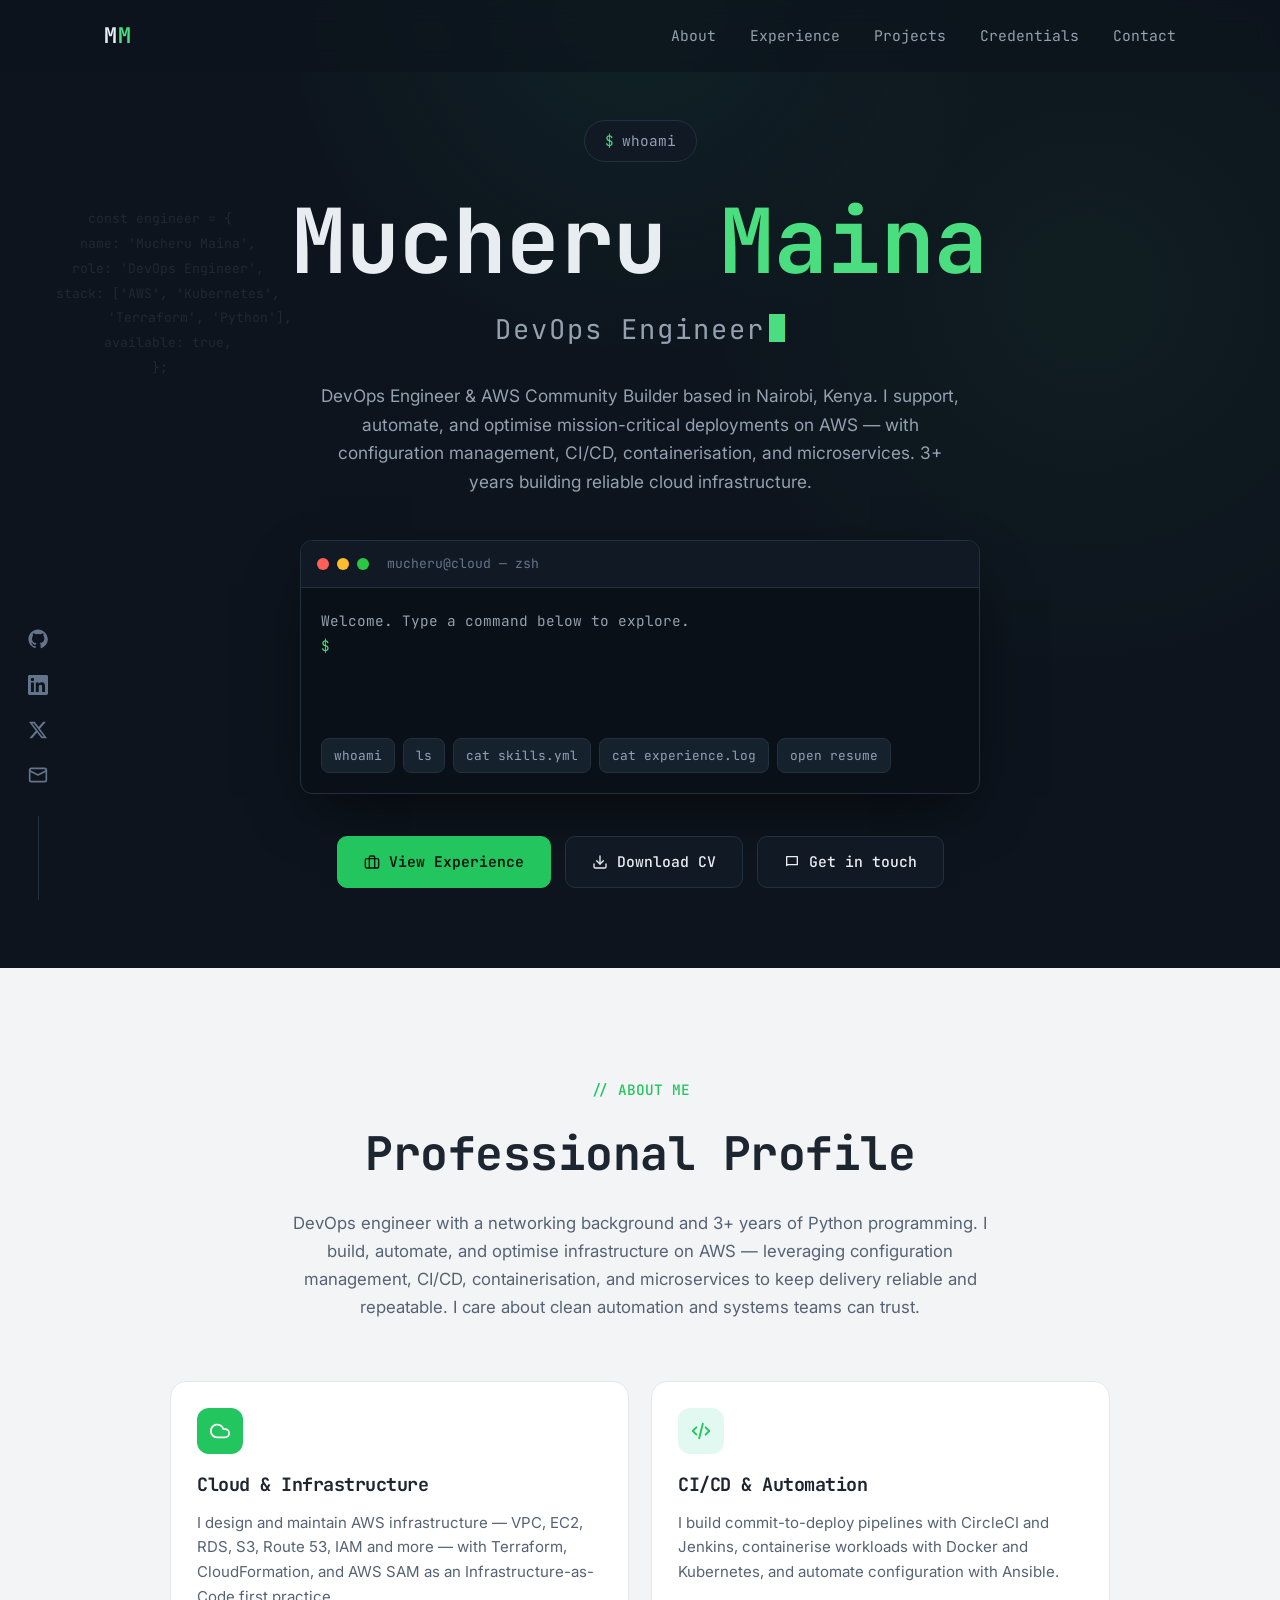
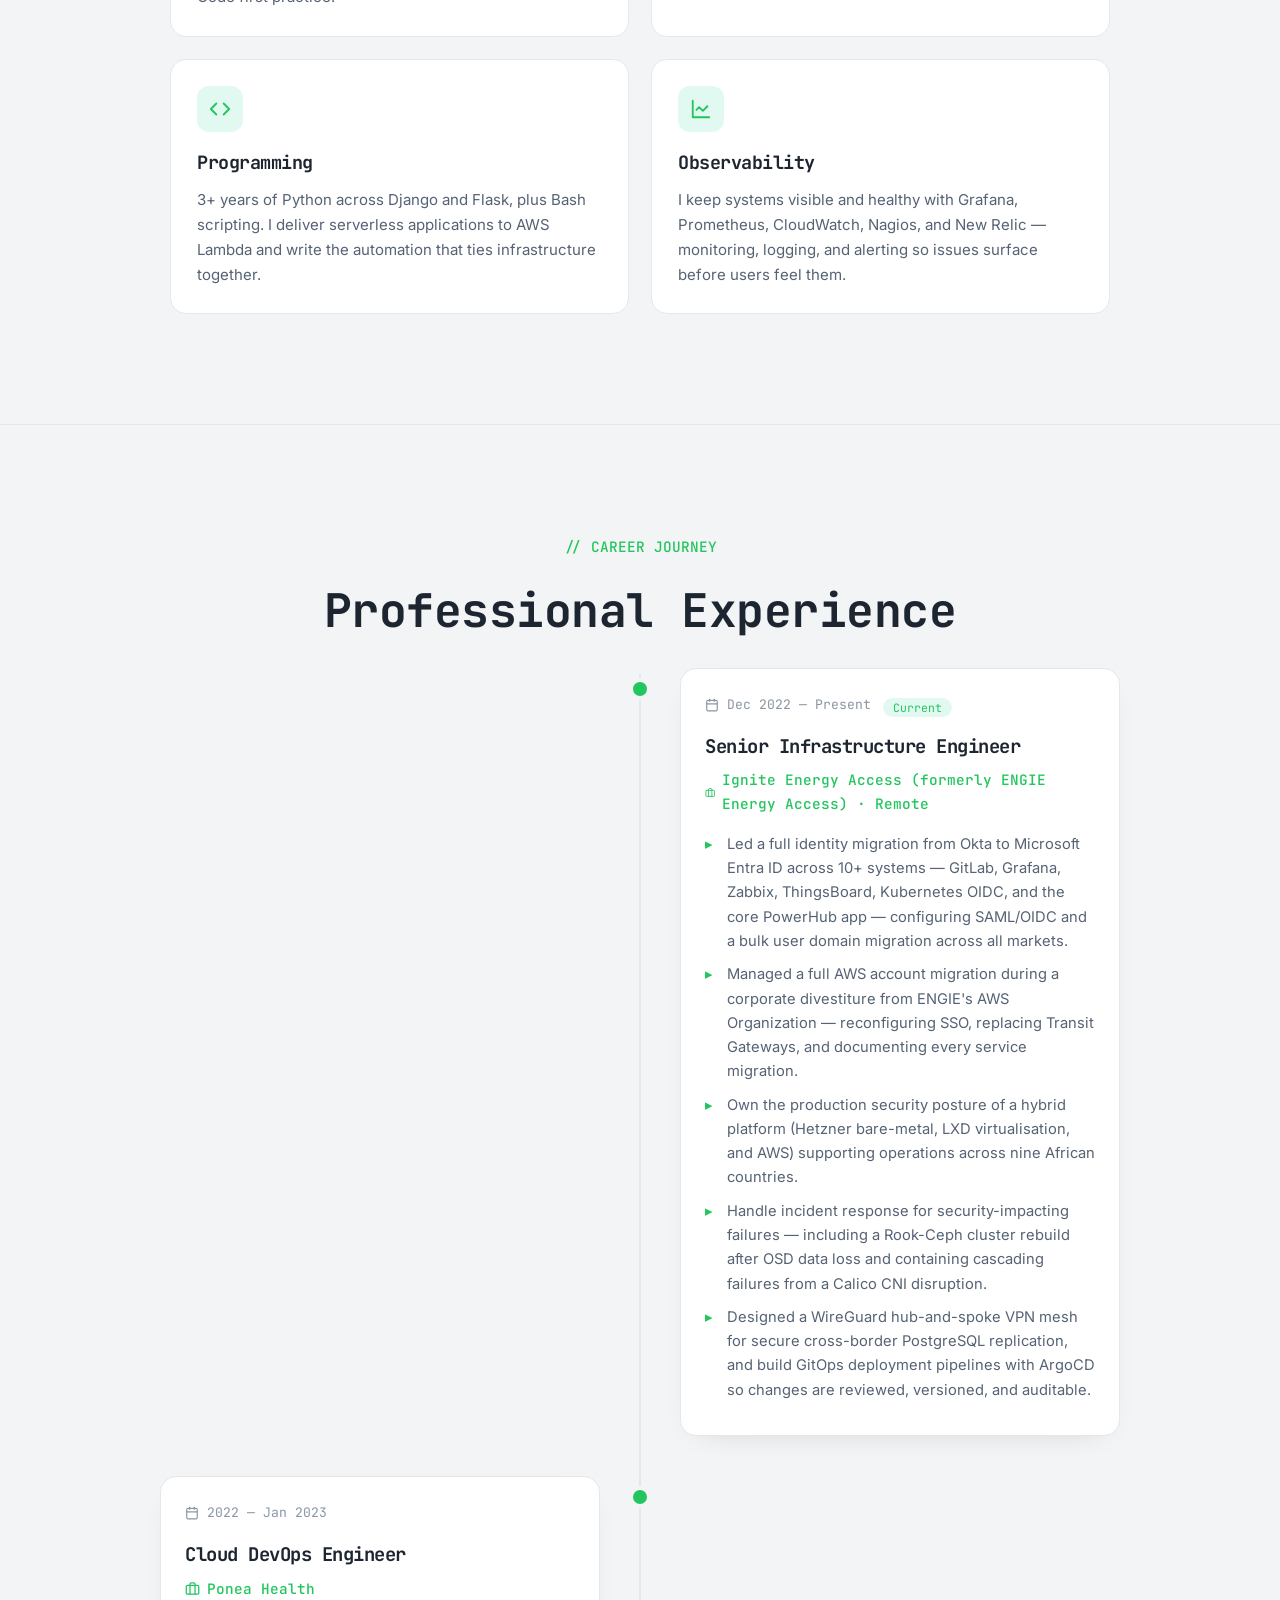
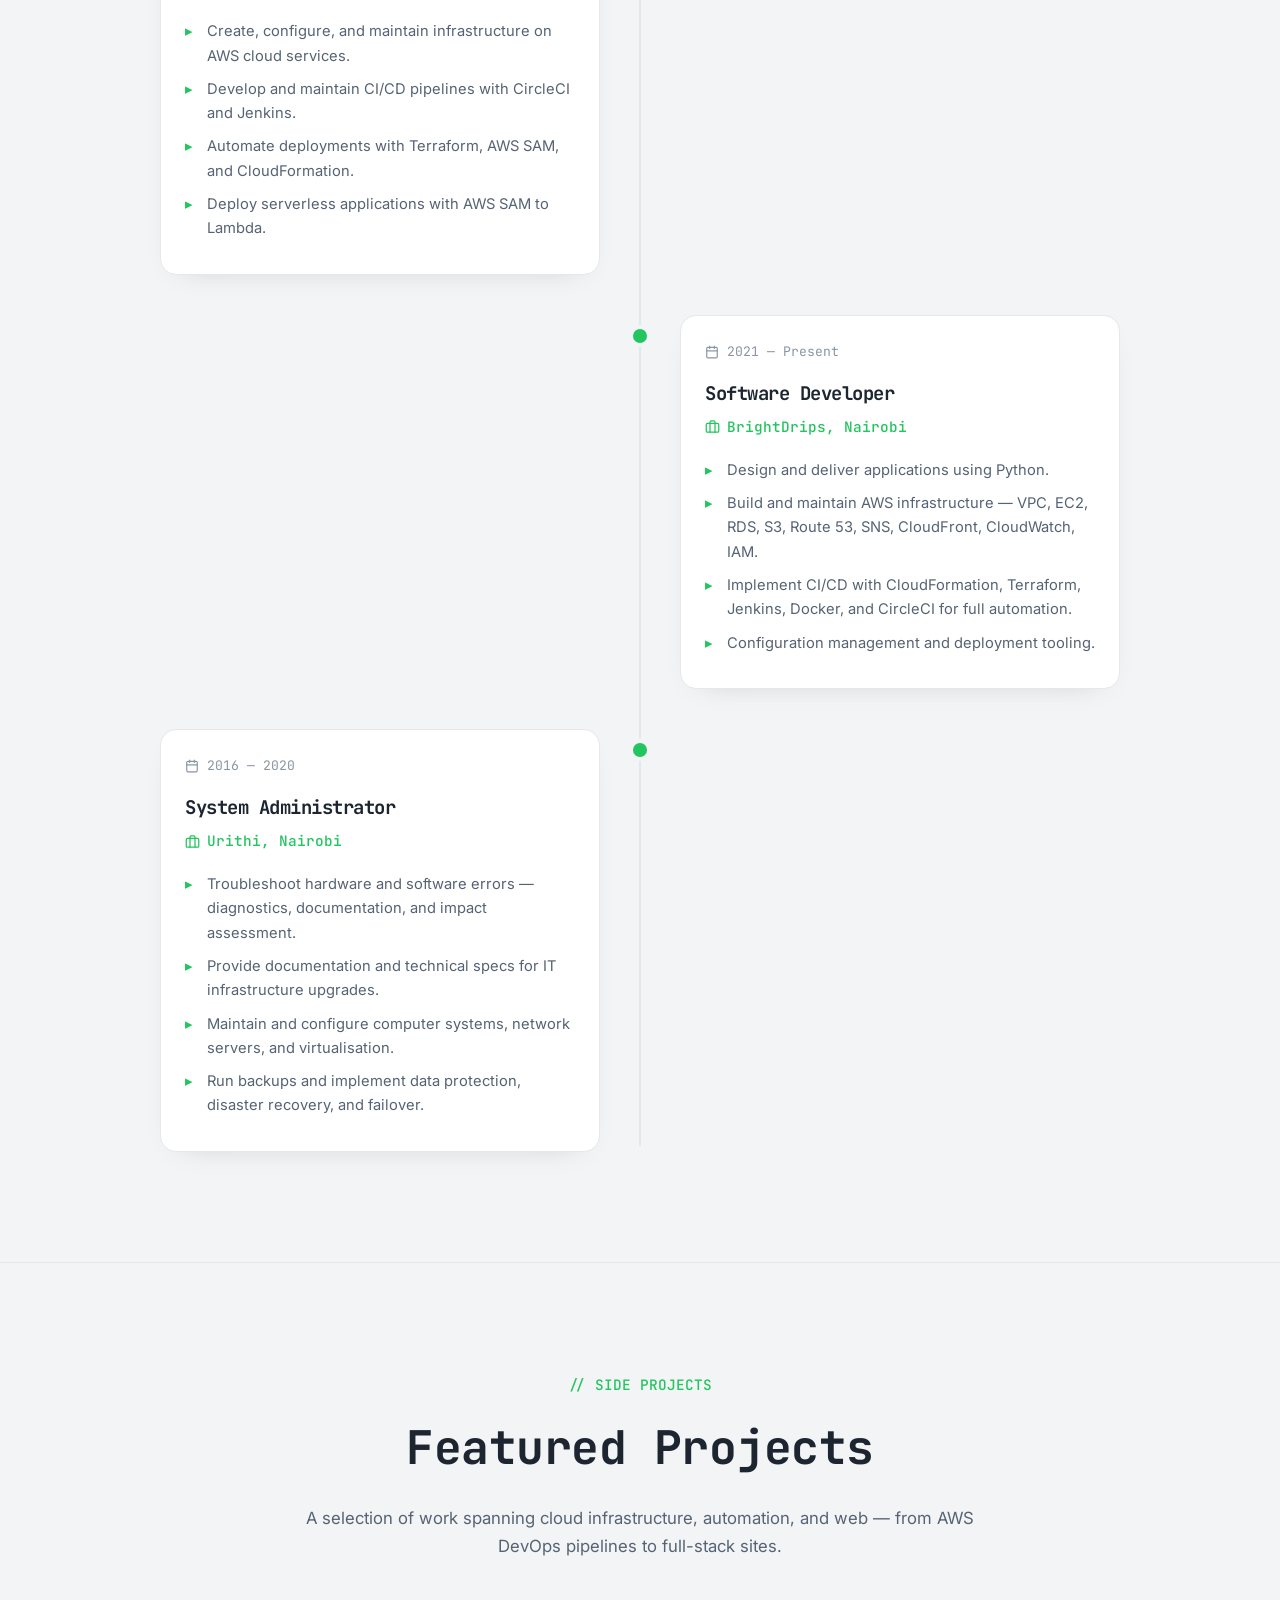
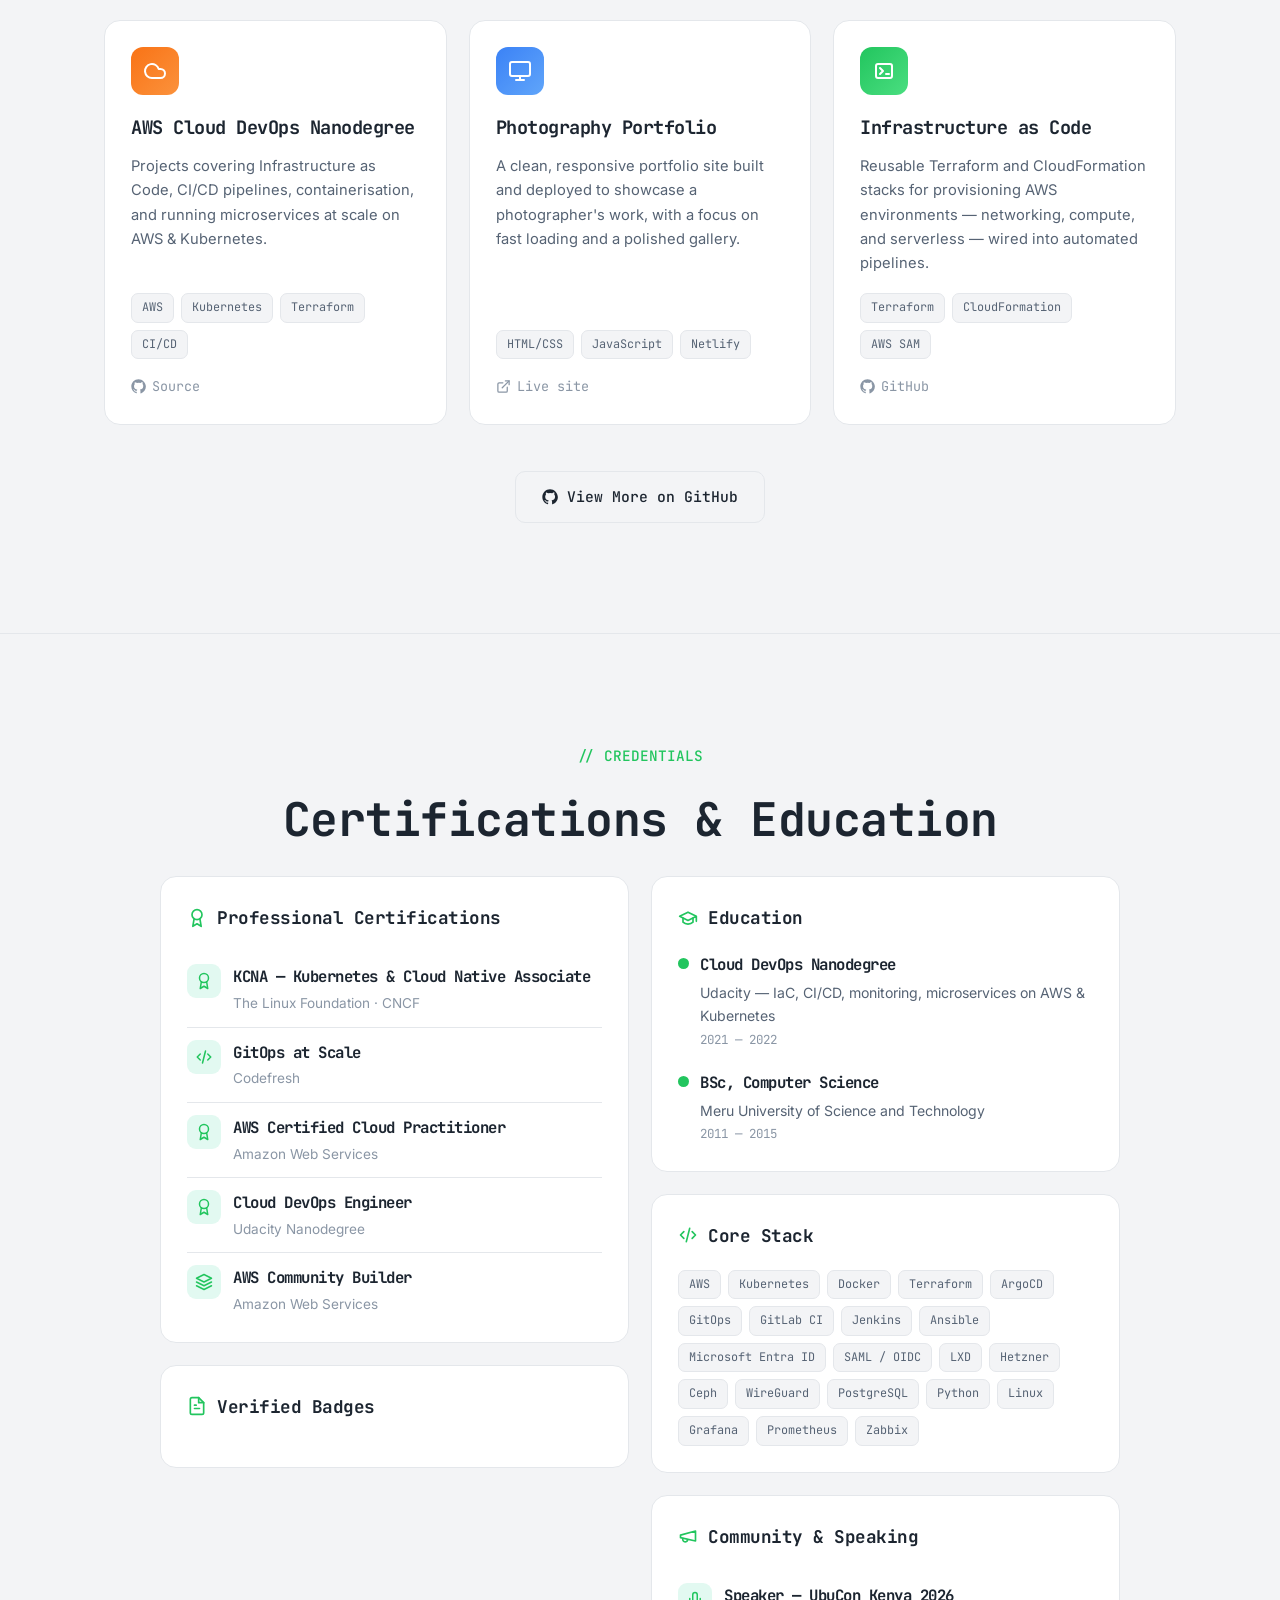
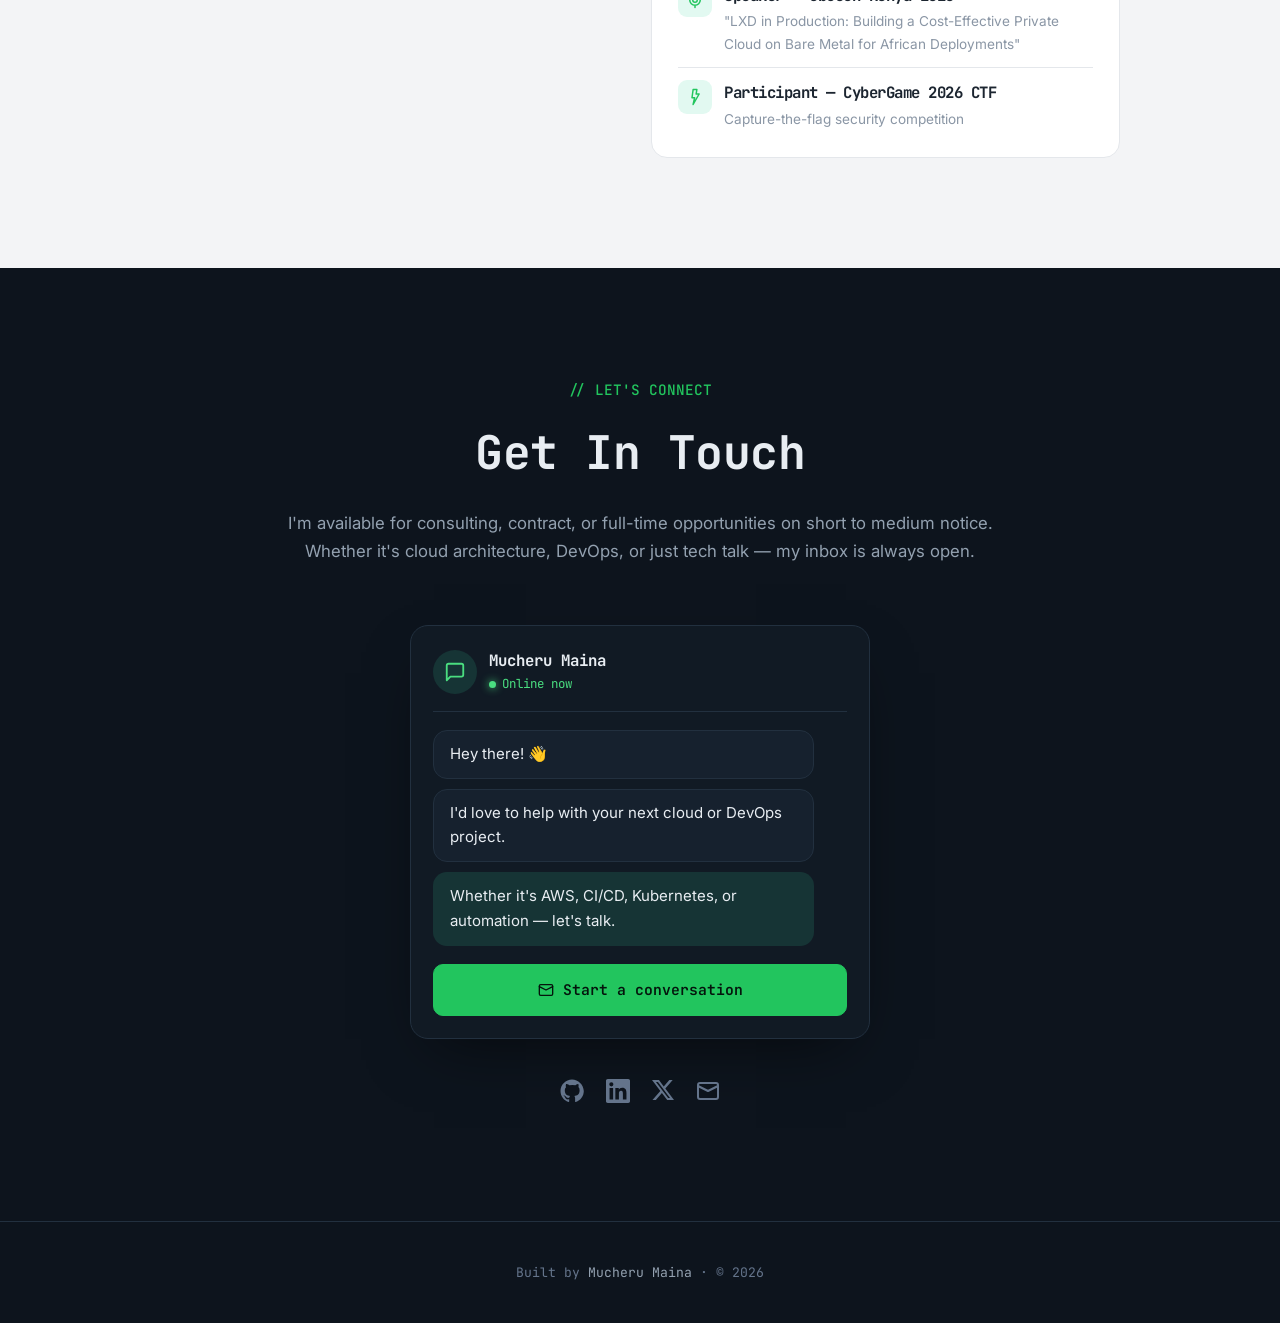
==== commit 161593fe: "Update experience and credentials with latest roles and certs - Add current role: Senior Infrastruct" ====
--- a/index.html
+++ b/index.html
@@ -174,9 +174,33 @@
             <div>
               <span class="tl-date">
                 <svg width="14" height="14" viewBox="0 0 24 24" fill="none" stroke="currentColor" stroke-width="2" stroke-linecap="round" stroke-linejoin="round"><rect x="3" y="4" width="18" height="18" rx="2"/><path d="M3 10h18M8 2v4M16 2v4"/></svg>
-                2022 — Present
+                Dec 2022 — Present
               </span>
               <span class="tl-badge">Current</span>
+            </div>
+            <h3>Senior Infrastructure Engineer</h3>
+            <span class="tl-company">
+              <svg width="15" height="15" viewBox="0 0 24 24" fill="none" stroke="currentColor" stroke-width="2" stroke-linecap="round" stroke-linejoin="round"><rect x="2" y="7" width="20" height="14" rx="2"/><path d="M16 21V5a2 2 0 0 0-2-2h-4a2 2 0 0 0-2 2v16"/></svg>
+              Ignite Energy Access (formerly ENGIE Energy Access) · Remote
+            </span>
+            <ul>
+              <li>Led a full identity migration from Okta to Microsoft Entra ID across 10+ systems — GitLab, Grafana, Zabbix, ThingsBoard, Kubernetes OIDC, and the core PowerHub app — configuring SAML/OIDC and a bulk user domain migration across all markets.</li>
+              <li>Managed a full AWS account migration during a corporate divestiture from ENGIE's AWS Organization — reconfiguring SSO, replacing Transit Gateways, and documenting every service migration.</li>
+              <li>Own the production security posture of a hybrid platform (Hetzner bare-metal, LXD virtualisation, and AWS) supporting operations across nine African countries.</li>
+              <li>Handle incident response for security-impacting failures — including a Rook-Ceph cluster rebuild after OSD data loss and containing cascading failures from a Calico CNI disruption.</li>
+              <li>Designed a WireGuard hub-and-spoke VPN mesh for secure cross-border PostgreSQL replication, and build GitOps deployment pipelines with ArgoCD so changes are reviewed, versioned, and auditable.</li>
+            </ul>
+          </div>
+        </div>
+
+        <div class="tl-row left reveal">
+          <span class="tl-dot"></span>
+          <div class="tl-card">
+            <div>
+              <span class="tl-date">
+                <svg width="14" height="14" viewBox="0 0 24 24" fill="none" stroke="currentColor" stroke-width="2" stroke-linecap="round" stroke-linejoin="round"><rect x="3" y="4" width="18" height="18" rx="2"/><path d="M3 10h18M8 2v4M16 2v4"/></svg>
+                2022 — Jan 2023
+              </span>
             </div>
             <h3>Cloud DevOps Engineer</h3>
             <span class="tl-company">
@@ -192,7 +216,7 @@
           </div>
         </div>
 
-        <div class="tl-row left reveal">
+        <div class="tl-row right reveal">
           <span class="tl-dot"></span>
           <div class="tl-card">
             <div>
@@ -215,7 +239,7 @@
           </div>
         </div>
 
-        <div class="tl-row right reveal">
+        <div class="tl-row left reveal">
           <span class="tl-dot"></span>
           <div class="tl-card">
             <div>
@@ -327,6 +351,18 @@
               <span class="badge-ic">
                 <svg width="18" height="18" viewBox="0 0 24 24" fill="none" stroke="currentColor" stroke-width="2" stroke-linecap="round" stroke-linejoin="round"><circle cx="12" cy="8" r="6"/><path d="M15.477 12.89 17 22l-5-3-5 3 1.523-9.11"/></svg>
               </span>
+              <div><h4>KCNA — Kubernetes &amp; Cloud Native Associate</h4><div class="sub">The Linux Foundation · CNCF</div></div>
+            </div>
+            <div class="cred-item">
+              <span class="badge-ic">
+                <svg width="18" height="18" viewBox="0 0 24 24" fill="none" stroke="currentColor" stroke-width="2" stroke-linecap="round" stroke-linejoin="round"><path d="m7 8-4 4 4 4"/><path d="m17 8 4 4-4 4"/><path d="m14 4-4 16"/></svg>
+              </span>
+              <div><h4><a href="https://www.credly.com/badges/80f92b29-8f17-4c58-a9fe-faa17ca40167/linked_in_profile" target="_blank" rel="noopener noreferrer" style="color:inherit;">GitOps at Scale</a></h4><div class="sub">Codefresh</div></div>
+            </div>
+            <div class="cred-item">
+              <span class="badge-ic">
+                <svg width="18" height="18" viewBox="0 0 24 24" fill="none" stroke="currentColor" stroke-width="2" stroke-linecap="round" stroke-linejoin="round"><circle cx="12" cy="8" r="6"/><path d="M15.477 12.89 17 22l-5-3-5 3 1.523-9.11"/></svg>
+              </span>
               <div><h4>AWS Certified Cloud Practitioner</h4><div class="sub">Amazon Web Services</div></div>
             </div>
             <div class="cred-item">
@@ -353,6 +389,7 @@
               <div data-iframe-width="130" data-iframe-height="220" data-share-badge-id="5ac6735c-dcc8-4024-b053-982e90da43f0" data-share-badge-host="https://www.credly.com"></div>
               <div data-iframe-width="130" data-iframe-height="220" data-share-badge-id="9df8703c-1325-41b5-bcfe-e721ab41545d" data-share-badge-host="https://www.credly.com"></div>
               <div data-iframe-width="130" data-iframe-height="220" data-share-badge-id="fe55755c-d87d-4106-8544-4fb7e518444a" data-share-badge-host="https://www.credly.com"></div>
+              <div data-iframe-width="130" data-iframe-height="220" data-share-badge-id="80f92b29-8f17-4c58-a9fe-faa17ca40167" data-share-badge-host="https://www.credly.com"></div>
             </div>
           </div>
         </div>
@@ -381,10 +418,30 @@
             </h3>
             <div class="project-tags" style="margin:0;">
               <span class="ptag">AWS</span><span class="ptag">Kubernetes</span><span class="ptag">Docker</span>
-              <span class="ptag">Terraform</span><span class="ptag">CloudFormation</span><span class="ptag">Ansible</span>
-              <span class="ptag">Jenkins</span><span class="ptag">CircleCI</span><span class="ptag">Python</span>
-              <span class="ptag">Django</span><span class="ptag">Flask</span><span class="ptag">Linux</span>
-              <span class="ptag">Grafana</span><span class="ptag">Prometheus</span><span class="ptag">Git</span>
+              <span class="ptag">Terraform</span><span class="ptag">ArgoCD</span><span class="ptag">GitOps</span>
+              <span class="ptag">GitLab CI</span><span class="ptag">Jenkins</span><span class="ptag">Ansible</span>
+              <span class="ptag">Microsoft Entra ID</span><span class="ptag">SAML / OIDC</span><span class="ptag">LXD</span>
+              <span class="ptag">Hetzner</span><span class="ptag">Ceph</span><span class="ptag">WireGuard</span>
+              <span class="ptag">PostgreSQL</span><span class="ptag">Python</span><span class="ptag">Linux</span>
+              <span class="ptag">Grafana</span><span class="ptag">Prometheus</span><span class="ptag">Zabbix</span>
+            </div>
+          </div>
+          <div class="cred-card">
+            <h3>
+              <svg width="20" height="20" viewBox="0 0 24 24" fill="none" stroke="currentColor" stroke-width="2" stroke-linecap="round" stroke-linejoin="round"><path d="M3 11l18-5v12L3 14v-3z"/><path d="M11.6 16.8a3 3 0 1 1-5.8-1.6"/></svg>
+              Community &amp; Speaking
+            </h3>
+            <div class="cred-item">
+              <span class="badge-ic">
+                <svg width="18" height="18" viewBox="0 0 24 24" fill="none" stroke="currentColor" stroke-width="2" stroke-linecap="round" stroke-linejoin="round"><path d="M12 2a3 3 0 0 0-3 3v7a3 3 0 0 0 6 0V5a3 3 0 0 0-3-3Z"/><path d="M19 10v2a7 7 0 0 1-14 0v-2M12 19v3"/></svg>
+              </span>
+              <div><h4>Speaker — UbuCon Kenya 2026</h4><div class="sub">"LXD in Production: Building a Cost-Effective Private Cloud on Bare Metal for African Deployments"</div></div>
+            </div>
+            <div class="cred-item">
+              <span class="badge-ic">
+                <svg width="18" height="18" viewBox="0 0 24 24" fill="none" stroke="currentColor" stroke-width="2" stroke-linecap="round" stroke-linejoin="round"><path d="M9.5 2h5l-1 6h4l-8 14 2-9H8z"/></svg>
+              </span>
+              <div><h4>Participant — CyberGame 2026 CTF</h4><div class="sub">Capture-the-flag security competition</div></div>
             </div>
           </div>
         </div>
@@ -474,7 +531,7 @@
       'whoami': ['Mucheru James Maina — DevOps Engineer & AWS Community Builder', 'Nairobi, Kenya'],
       'ls': ['about/   skills.yml   experience.log   projects/   contact/'],
       'cat skills.yml': ['cloud:    [AWS, Terraform, CloudFormation, Lambda]', 'cicd:     [Docker, Kubernetes, Jenkins, CircleCI, Ansible]', 'code:     [Python, Django, Flask, Bash]', 'observe:  [Grafana, Prometheus, CloudWatch]'],
-      'cat experience.log': ['2022-Present  Cloud DevOps Engineer  @ Ponea Health', '2021-Present  Software Developer     @ BrightDrips', '2016-2020     System Administrator   @ Urithi'],
+      'cat experience.log': ['2022-Present  Senior Infrastructure Engineer  @ Ignite Energy Access', '2022-2023     Cloud DevOps Engineer           @ Ponea Health', '2021-Present  Software Developer               @ BrightDrips', '2016-2020     System Administrator            @ Urithi'],
       'open resume': ['Opening resume…']
     };
     function typeCmd(cmd) {
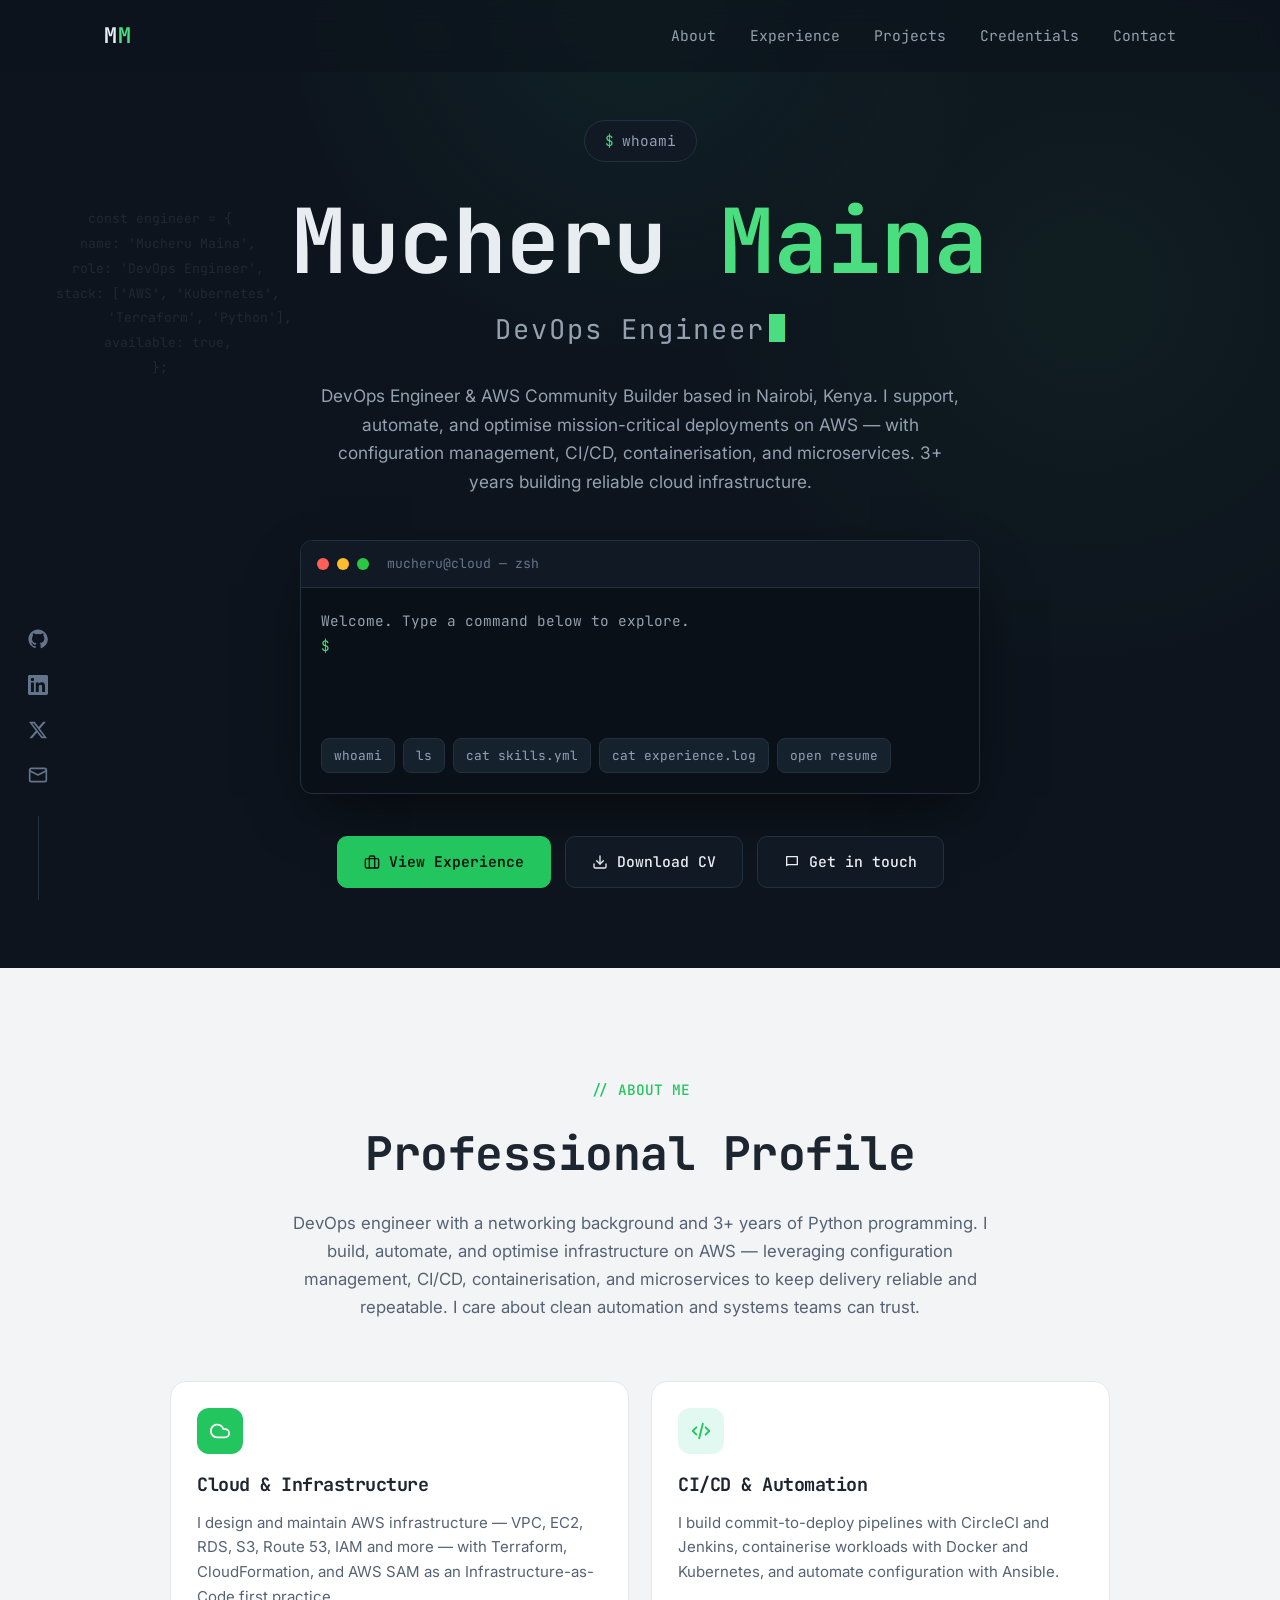
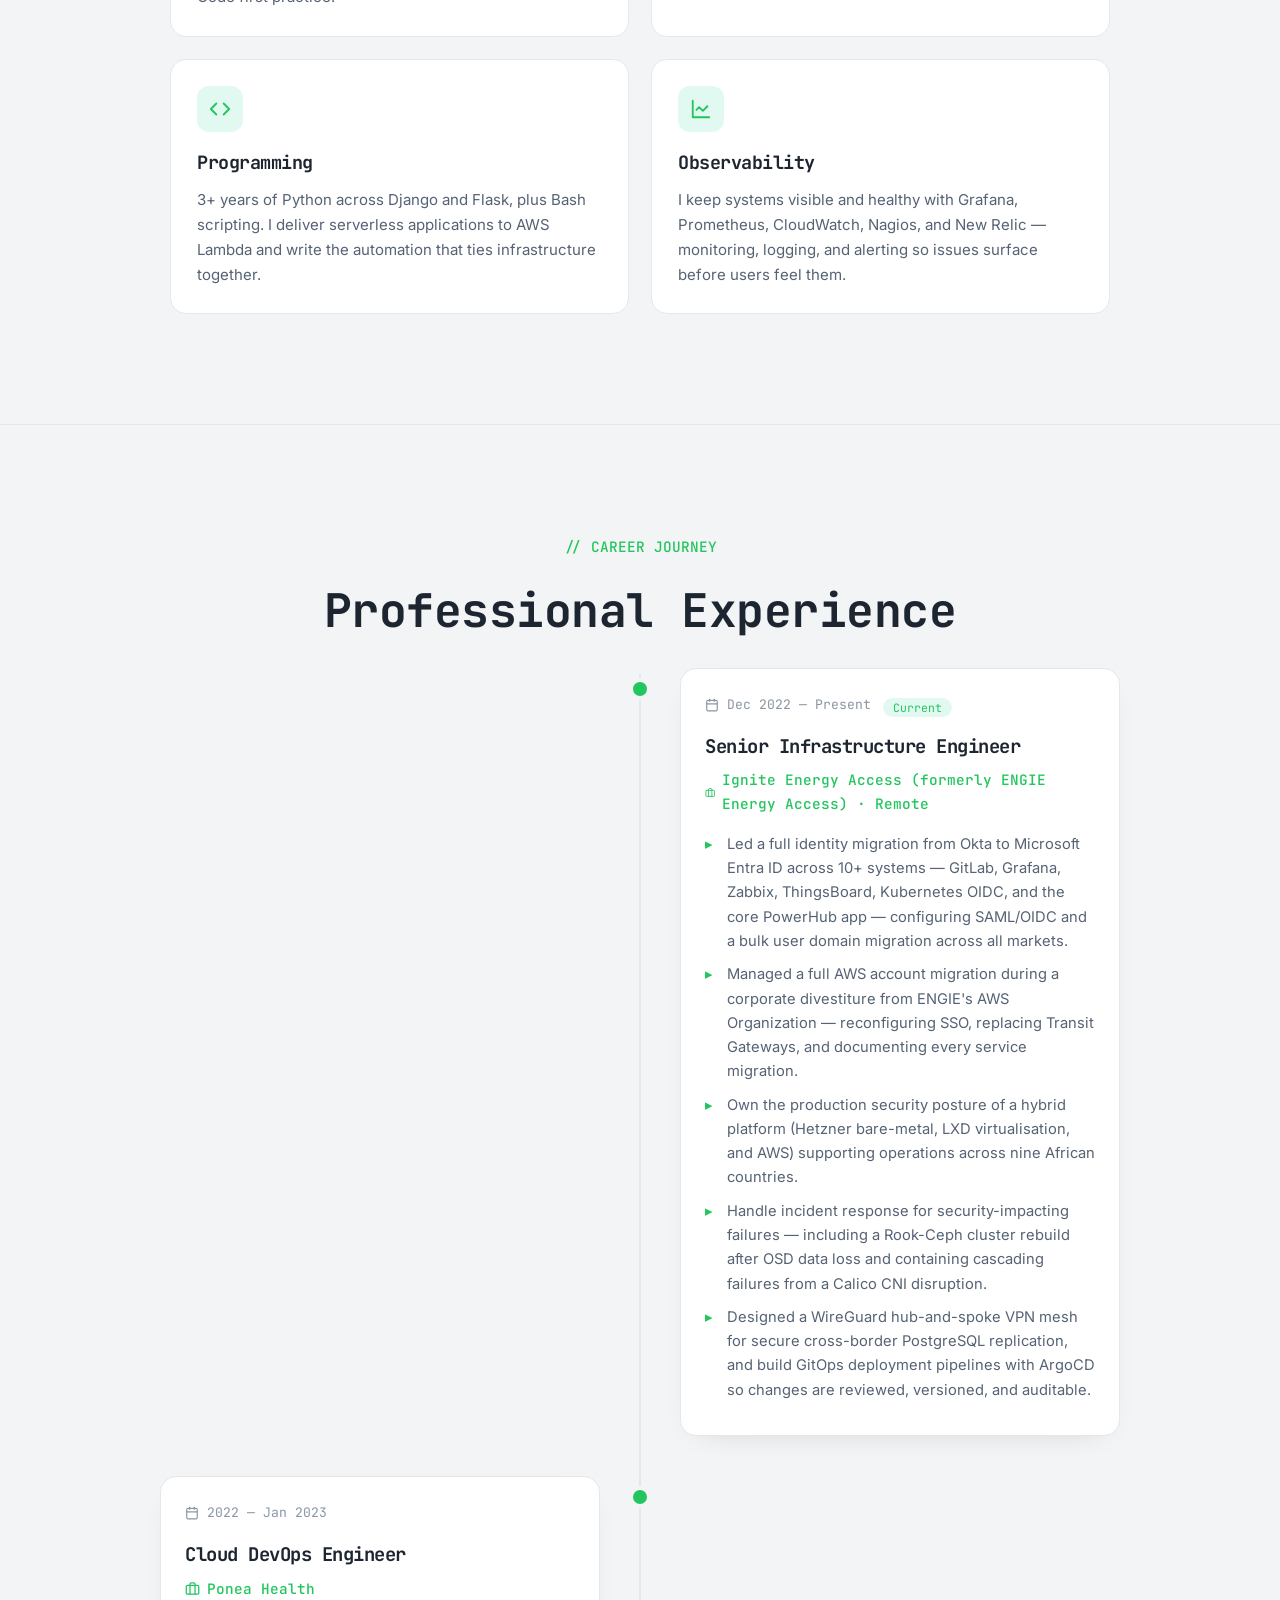
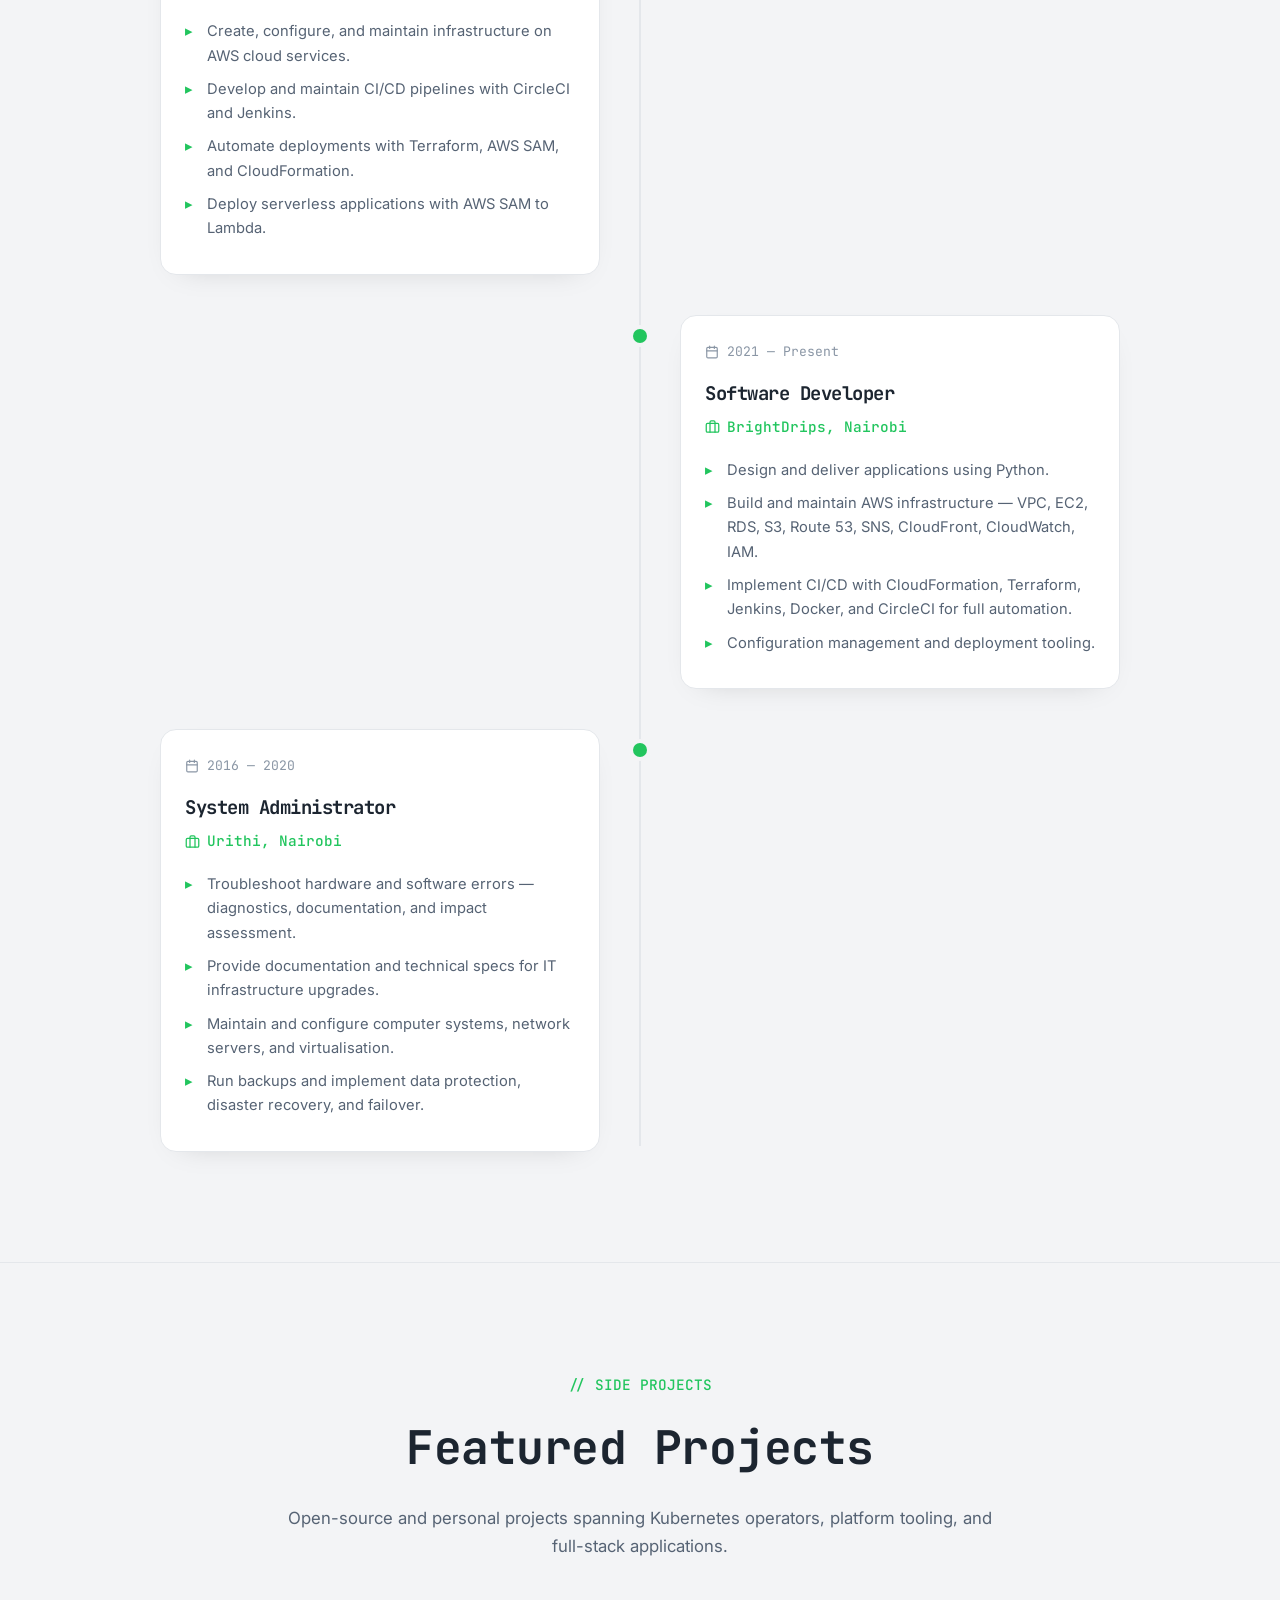
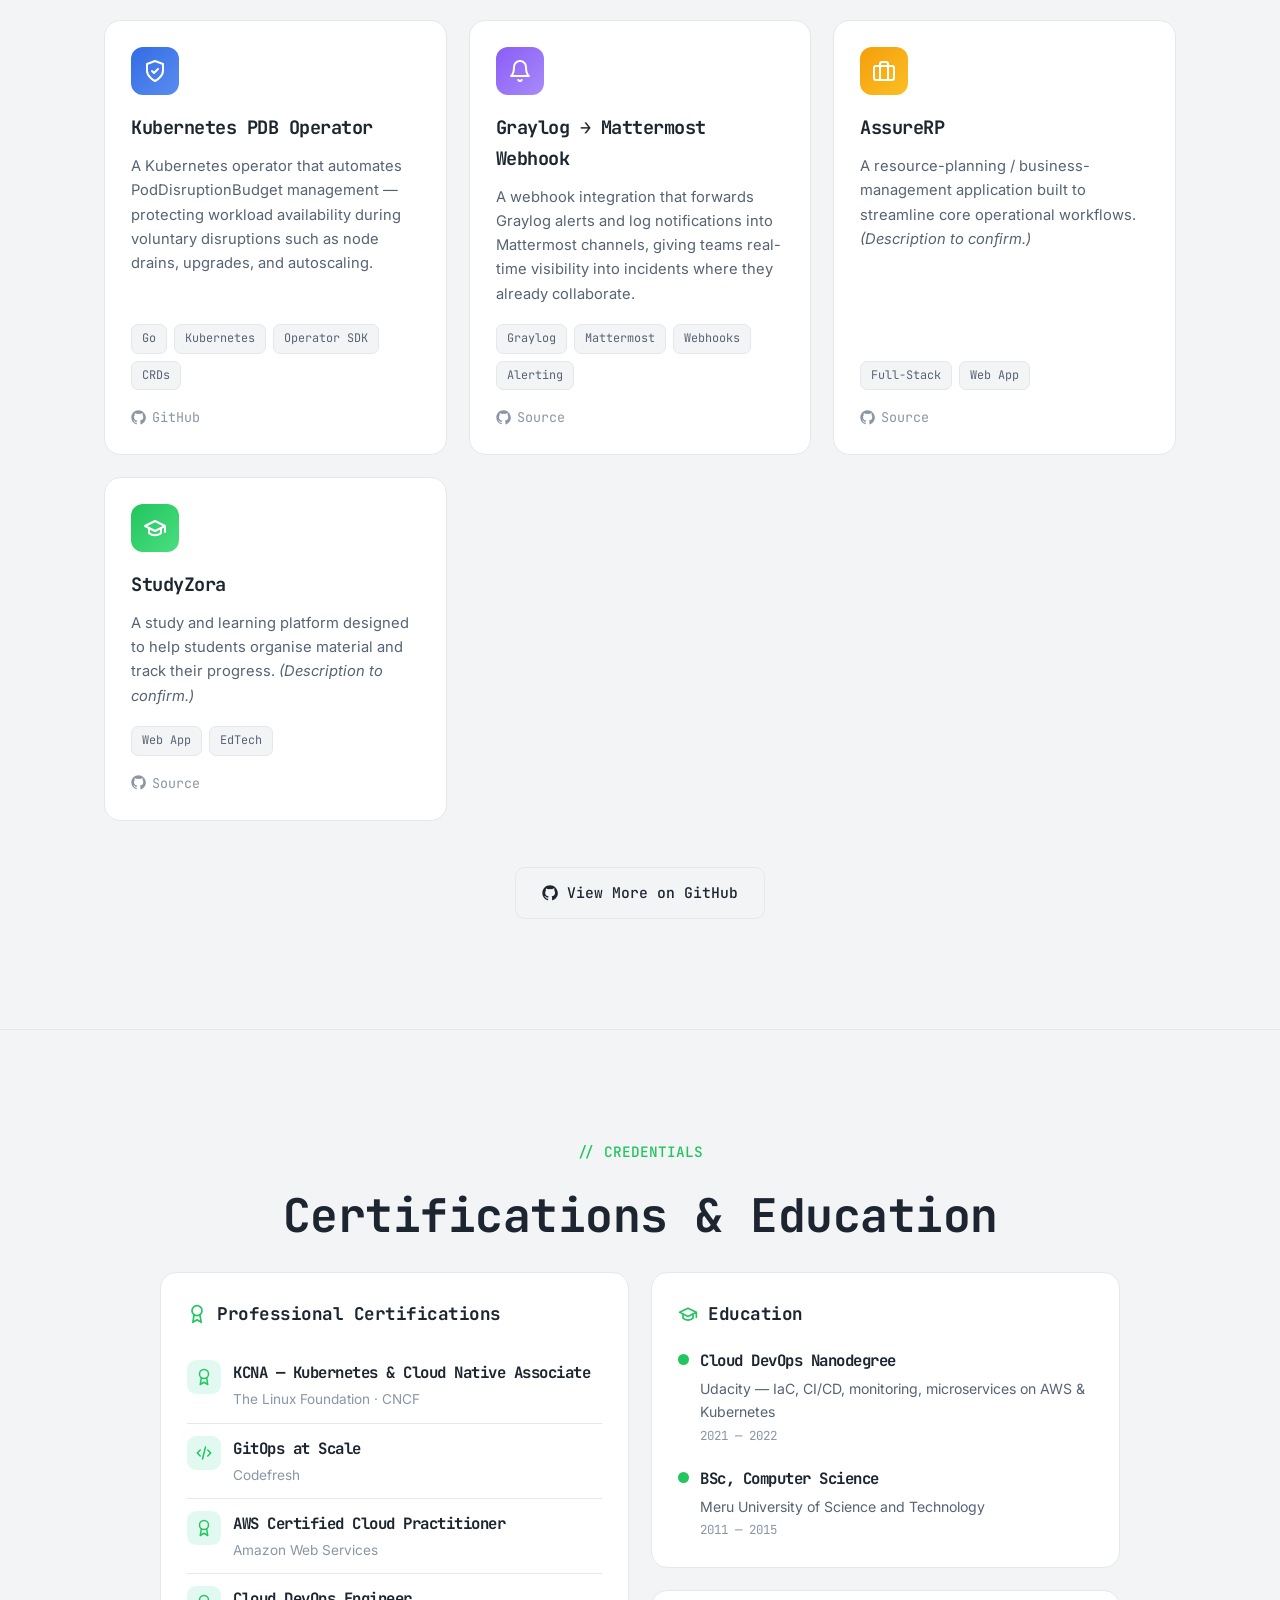
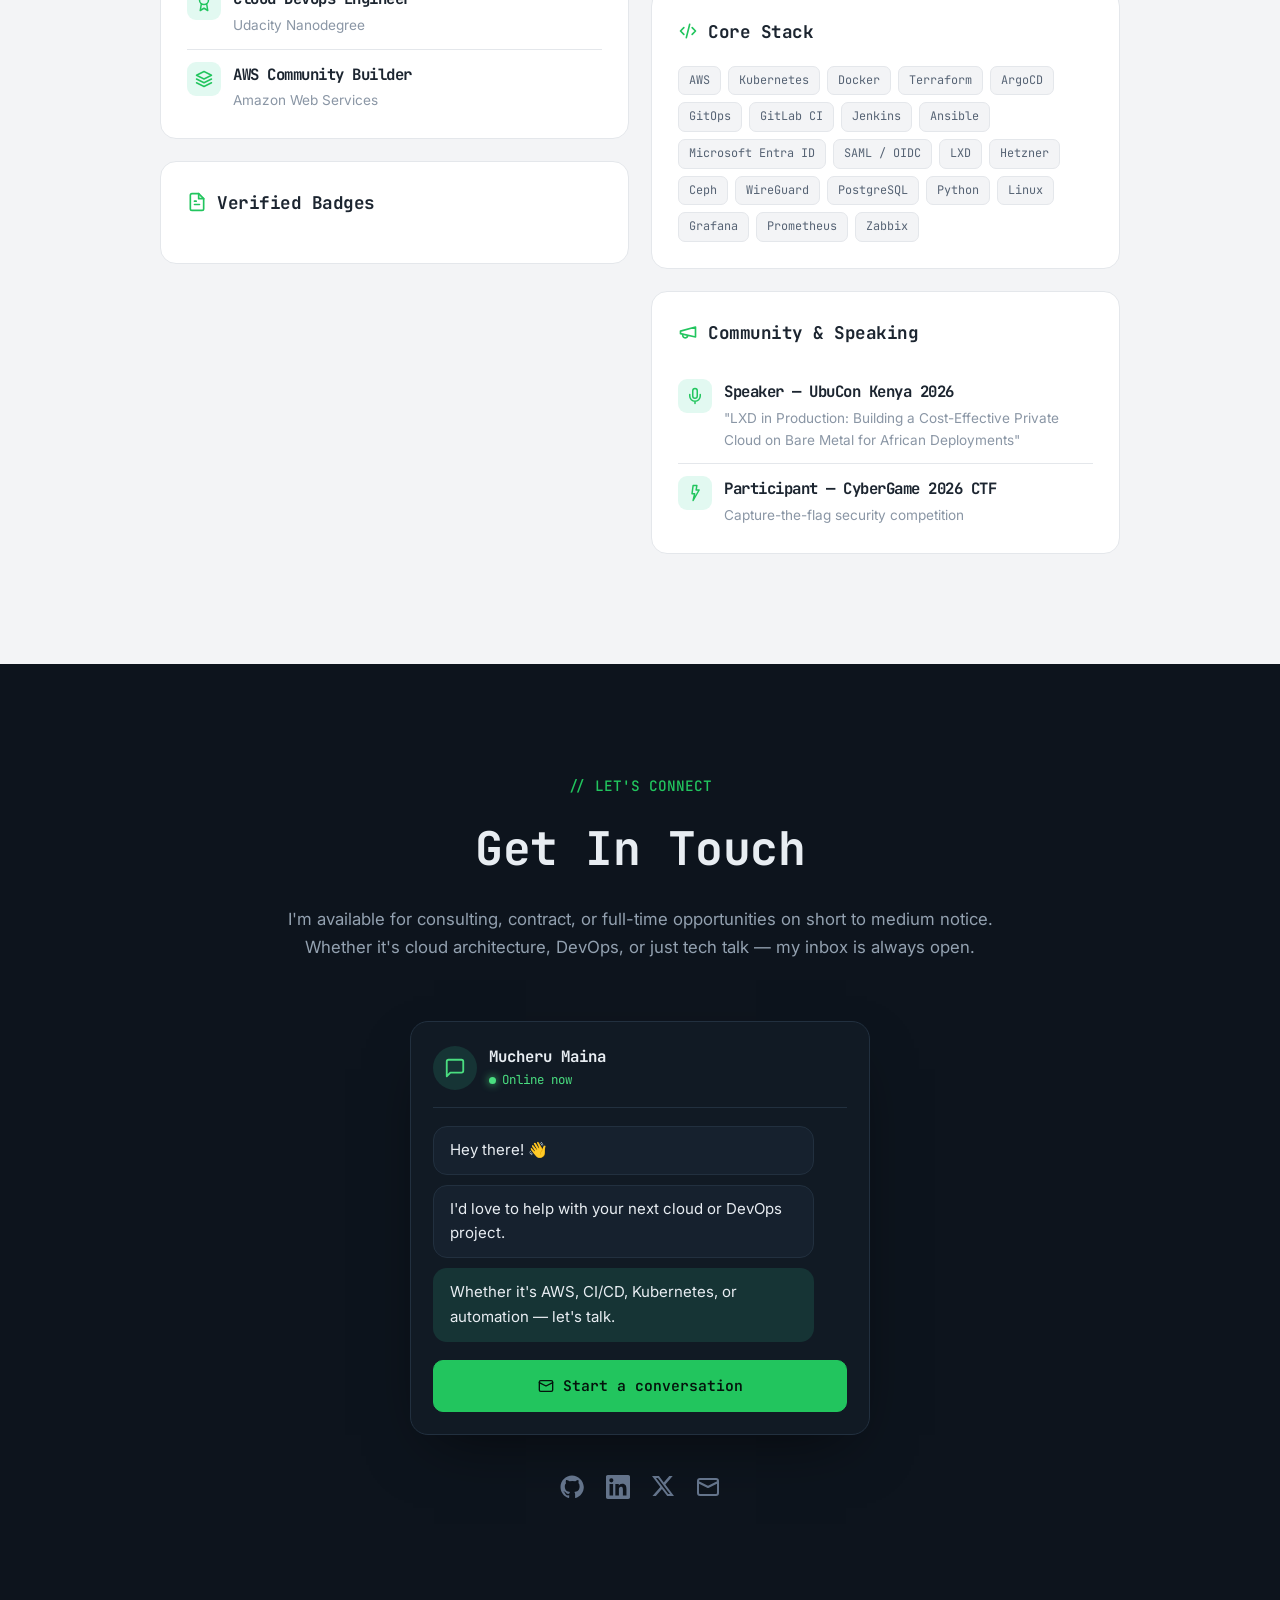
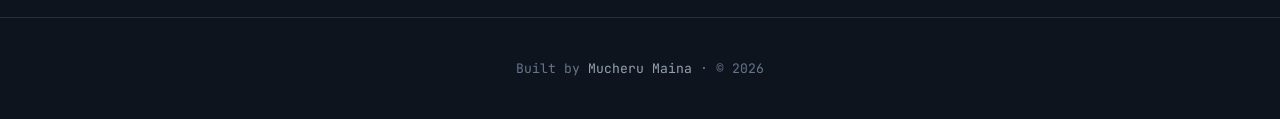
==== commit 702cbc50: "Add terminal-prompt favicon and feature real GitHub projects - Replace the favicon with a terminal-p" ====
--- a/index.html
+++ b/index.html
@@ -5,7 +5,9 @@
   <meta charset="UTF-8">
   <meta http-equiv="X-UA-Compatible" content="IE=edge">
   <meta name="viewport" content="width=device-width, initial-scale=1">
-  <link rel="shortcut icon" href="assets/images/icons8-newtonsoft-128.png" type="image/x-icon">
+  <link rel="icon" href="assets/images/favicon.svg" type="image/svg+xml">
+  <link rel="alternate icon" href="assets/images/favicon-32.png" type="image/png">
+  <link rel="apple-touch-icon" href="assets/images/favicon-180.png">
 
   <meta name="description" content="Mucheru Maina - DevOps Engineer & AWS Community Builder with expertise in AWS, Kubernetes, Docker, Terraform, and CI/CD pipelines. Available for consulting and contract opportunities.">
   <meta name="keywords" content="DevOps Engineer, AWS, Kubernetes, Docker, Terraform, CI/CD, Cloud Infrastructure, Mucheru Maina">
@@ -271,21 +273,38 @@
       <span class="eyebrow reveal">// SIDE PROJECTS</span>
       <h2 class="section-title reveal">Featured Projects</h2>
       <p class="section-lead reveal">
-        A selection of work spanning cloud infrastructure, automation, and web — from AWS DevOps
-        pipelines to full-stack sites.
+        Open-source and personal projects spanning Kubernetes operators, platform tooling, and
+        full-stack applications.
       </p>
       <div class="projects-grid">
         <article class="project-card reveal">
-          <div class="project-icon" style="background:linear-gradient(135deg,#f97316,#fb923c);">
-            <svg width="24" height="24" viewBox="0 0 24 24" fill="none" stroke="currentColor" stroke-width="2" stroke-linecap="round" stroke-linejoin="round"><path d="M17.5 19H9a7 7 0 1 1 6.71-9h1.79a4.5 4.5 0 1 1 0 9Z"/></svg>
-          </div>
-          <h3>AWS Cloud DevOps Nanodegree</h3>
-          <p>Projects covering Infrastructure as Code, CI/CD pipelines, containerisation, and running microservices at scale on AWS &amp; Kubernetes.</p>
+          <div class="project-icon" style="background:linear-gradient(135deg,#326ce5,#5b8def);">
+            <svg width="24" height="24" viewBox="0 0 24 24" fill="none" stroke="currentColor" stroke-width="2" stroke-linecap="round" stroke-linejoin="round"><path d="M12 22s8-4 8-10V5l-8-3-8 3v7c0 6 8 10 8 10Z"/><path d="m9 12 2 2 4-4"/></svg>
+          </div>
+          <h3>Kubernetes PDB Operator</h3>
+          <p>A Kubernetes operator that automates PodDisruptionBudget management — protecting workload availability during voluntary disruptions such as node drains, upgrades, and autoscaling.</p>
           <div class="project-tags">
-            <span class="ptag">AWS</span><span class="ptag">Kubernetes</span><span class="ptag">Terraform</span><span class="ptag">CI/CD</span>
+            <span class="ptag">Go</span><span class="ptag">Kubernetes</span><span class="ptag">Operator SDK</span><span class="ptag">CRDs</span>
           </div>
           <div class="project-links">
-            <a href="https://github.com/Muchezz/AWS-Cloud-DevOps-Nanodegree" target="_blank" rel="noopener noreferrer">
+            <a href="https://github.com/muchezz" target="_blank" rel="noopener noreferrer">
+              <svg width="15" height="15" viewBox="0 0 24 24" fill="currentColor"><path d="M12 .5C5.7.5.5 5.7.5 12c0 5.1 3.3 9.4 7.9 10.9.6.1.8-.3.8-.6v-2c-3.2.7-3.9-1.5-3.9-1.5-.5-1.3-1.3-1.7-1.3-1.7-1.1-.7.1-.7.1-.7 1.2.1 1.8 1.2 1.8 1.2 1 1.8 2.8 1.3 3.5 1 .1-.8.4-1.3.7-1.6-2.6-.3-5.3-1.3-5.3-5.7 0-1.3.5-2.3 1.2-3.1-.1-.3-.5-1.5.1-3.1 0 0 1-.3 3.3 1.2a11.5 11.5 0 016 0C17.3 4.8 18.3 5 18.3 5c.6 1.6.2 2.8.1 3.1.8.8 1.2 1.8 1.2 3.1 0 4.4-2.7 5.4-5.3 5.7.4.4.8 1.1.8 2.2v3.3c0 .3.2.7.8.6 4.6-1.5 7.9-5.8 7.9-10.9C23.5 5.7 18.3.5 12 .5z"/></svg>
+              GitHub
+            </a>
+          </div>
+        </article>
+
+        <article class="project-card reveal">
+          <div class="project-icon" style="background:linear-gradient(135deg,#8b5cf6,#a78bfa);">
+            <svg width="24" height="24" viewBox="0 0 24 24" fill="none" stroke="currentColor" stroke-width="2" stroke-linecap="round" stroke-linejoin="round"><path d="M6 8a6 6 0 0 1 12 0c0 7 3 9 3 9H3s3-2 3-9"/><path d="M10.3 21a1.94 1.94 0 0 0 3.4 0"/></svg>
+          </div>
+          <h3>Graylog → Mattermost Webhook</h3>
+          <p>A webhook integration that forwards Graylog alerts and log notifications into Mattermost channels, giving teams real-time visibility into incidents where they already collaborate.</p>
+          <div class="project-tags">
+            <span class="ptag">Graylog</span><span class="ptag">Mattermost</span><span class="ptag">Webhooks</span><span class="ptag">Alerting</span>
+          </div>
+          <div class="project-links">
+            <a href="https://github.com/muchezz/graylog-mattermost-webhook" target="_blank" rel="noopener noreferrer">
               <svg width="15" height="15" viewBox="0 0 24 24" fill="currentColor"><path d="M12 .5C5.7.5.5 5.7.5 12c0 5.1 3.3 9.4 7.9 10.9.6.1.8-.3.8-.6v-2c-3.2.7-3.9-1.5-3.9-1.5-.5-1.3-1.3-1.7-1.3-1.7-1.1-.7.1-.7.1-.7 1.2.1 1.8 1.2 1.8 1.2 1 1.8 2.8 1.3 3.5 1 .1-.8.4-1.3.7-1.6-2.6-.3-5.3-1.3-5.3-5.7 0-1.3.5-2.3 1.2-3.1-.1-.3-.5-1.5.1-3.1 0 0 1-.3 3.3 1.2a11.5 11.5 0 016 0C17.3 4.8 18.3 5 18.3 5c.6 1.6.2 2.8.1 3.1.8.8 1.2 1.8 1.2 3.1 0 4.4-2.7 5.4-5.3 5.7.4.4.8 1.1.8 2.2v3.3c0 .3.2.7.8.6 4.6-1.5 7.9-5.8 7.9-10.9C23.5 5.7 18.3.5 12 .5z"/></svg>
               Source
             </a>
@@ -293,35 +312,35 @@
         </article>
 
         <article class="project-card reveal">
-          <div class="project-icon" style="background:linear-gradient(135deg,#3b82f6,#60a5fa);">
-            <svg width="24" height="24" viewBox="0 0 24 24" fill="none" stroke="currentColor" stroke-width="2" stroke-linecap="round" stroke-linejoin="round"><rect x="2" y="3" width="20" height="14" rx="2"/><path d="M8 21h8M12 17v4"/></svg>
-          </div>
-          <h3>Photography Portfolio</h3>
-          <p>A clean, responsive portfolio site built and deployed to showcase a photographer's work, with a focus on fast loading and a polished gallery.</p>
+          <div class="project-icon" style="background:linear-gradient(135deg,#f59e0b,#fbbf24);">
+            <svg width="24" height="24" viewBox="0 0 24 24" fill="none" stroke="currentColor" stroke-width="2" stroke-linecap="round" stroke-linejoin="round"><rect x="2" y="7" width="20" height="14" rx="2"/><path d="M16 21V5a2 2 0 0 0-2-2h-4a2 2 0 0 0-2 2v16"/></svg>
+          </div>
+          <h3>AssureRP</h3>
+          <p>A resource-planning / business-management application built to streamline core operational workflows. <em>(Description to confirm.)</em></p>
           <div class="project-tags">
-            <span class="ptag">HTML/CSS</span><span class="ptag">JavaScript</span><span class="ptag">Netlify</span>
+            <span class="ptag">Full-Stack</span><span class="ptag">Web App</span>
           </div>
           <div class="project-links">
-            <a href="https://wanjohi.netlify.app/" target="_blank" rel="noopener noreferrer">
-              <svg width="15" height="15" viewBox="0 0 24 24" fill="none" stroke="currentColor" stroke-width="2" stroke-linecap="round" stroke-linejoin="round"><path d="M15 3h6v6"/><path d="M10 14 21 3"/><path d="M18 13v6a2 2 0 0 1-2 2H5a2 2 0 0 1-2-2V8a2 2 0 0 1 2-2h6"/></svg>
-              Live site
+            <a href="https://github.com/muchezz/assurerp" target="_blank" rel="noopener noreferrer">
+              <svg width="15" height="15" viewBox="0 0 24 24" fill="currentColor"><path d="M12 .5C5.7.5.5 5.7.5 12c0 5.1 3.3 9.4 7.9 10.9.6.1.8-.3.8-.6v-2c-3.2.7-3.9-1.5-3.9-1.5-.5-1.3-1.3-1.7-1.3-1.7-1.1-.7.1-.7.1-.7 1.2.1 1.8 1.2 1.8 1.2 1 1.8 2.8 1.3 3.5 1 .1-.8.4-1.3.7-1.6-2.6-.3-5.3-1.3-5.3-5.7 0-1.3.5-2.3 1.2-3.1-.1-.3-.5-1.5.1-3.1 0 0 1-.3 3.3 1.2a11.5 11.5 0 016 0C17.3 4.8 18.3 5 18.3 5c.6 1.6.2 2.8.1 3.1.8.8 1.2 1.8 1.2 3.1 0 4.4-2.7 5.4-5.3 5.7.4.4.8 1.1.8 2.2v3.3c0 .3.2.7.8.6 4.6-1.5 7.9-5.8 7.9-10.9C23.5 5.7 18.3.5 12 .5z"/></svg>
+              Source
             </a>
           </div>
         </article>
 
         <article class="project-card reveal">
           <div class="project-icon" style="background:linear-gradient(135deg,#22c55e,#4ade80);">
-            <svg width="24" height="24" viewBox="0 0 24 24" fill="none" stroke="currentColor" stroke-width="2" stroke-linecap="round" stroke-linejoin="round"><path d="M4 17V7a2 2 0 0 1 2-2h12a2 2 0 0 1 2 2v10a2 2 0 0 1-2 2H6a2 2 0 0 1-2-2Z"/><path d="m8 9 3 3-3 3M14 15h3"/></svg>
-          </div>
-          <h3>Infrastructure as Code</h3>
-          <p>Reusable Terraform and CloudFormation stacks for provisioning AWS environments — networking, compute, and serverless — wired into automated pipelines.</p>
+            <svg width="24" height="24" viewBox="0 0 24 24" fill="none" stroke="currentColor" stroke-width="2" stroke-linecap="round" stroke-linejoin="round"><path d="M22 10v6M2 10l10-5 10 5-10 5z"/><path d="M6 12v5c3 3 9 3 12 0v-5"/></svg>
+          </div>
+          <h3>StudyZora</h3>
+          <p>A study and learning platform designed to help students organise material and track their progress. <em>(Description to confirm.)</em></p>
           <div class="project-tags">
-            <span class="ptag">Terraform</span><span class="ptag">CloudFormation</span><span class="ptag">AWS SAM</span>
+            <span class="ptag">Web App</span><span class="ptag">EdTech</span>
           </div>
           <div class="project-links">
-            <a href="https://github.com/Muchezz" target="_blank" rel="noopener noreferrer">
+            <a href="https://github.com/muchezz/studyzora" target="_blank" rel="noopener noreferrer">
               <svg width="15" height="15" viewBox="0 0 24 24" fill="currentColor"><path d="M12 .5C5.7.5.5 5.7.5 12c0 5.1 3.3 9.4 7.9 10.9.6.1.8-.3.8-.6v-2c-3.2.7-3.9-1.5-3.9-1.5-.5-1.3-1.3-1.7-1.3-1.7-1.1-.7.1-.7.1-.7 1.2.1 1.8 1.2 1.8 1.2 1 1.8 2.8 1.3 3.5 1 .1-.8.4-1.3.7-1.6-2.6-.3-5.3-1.3-5.3-5.7 0-1.3.5-2.3 1.2-3.1-.1-.3-.5-1.5.1-3.1 0 0 1-.3 3.3 1.2a11.5 11.5 0 016 0C17.3 4.8 18.3 5 18.3 5c.6 1.6.2 2.8.1 3.1.8.8 1.2 1.8 1.2 3.1 0 4.4-2.7 5.4-5.3 5.7.4.4.8 1.1.8 2.2v3.3c0 .3.2.7.8.6 4.6-1.5 7.9-5.8 7.9-10.9C23.5 5.7 18.3.5 12 .5z"/></svg>
-              GitHub
+              Source
             </a>
           </div>
         </article>
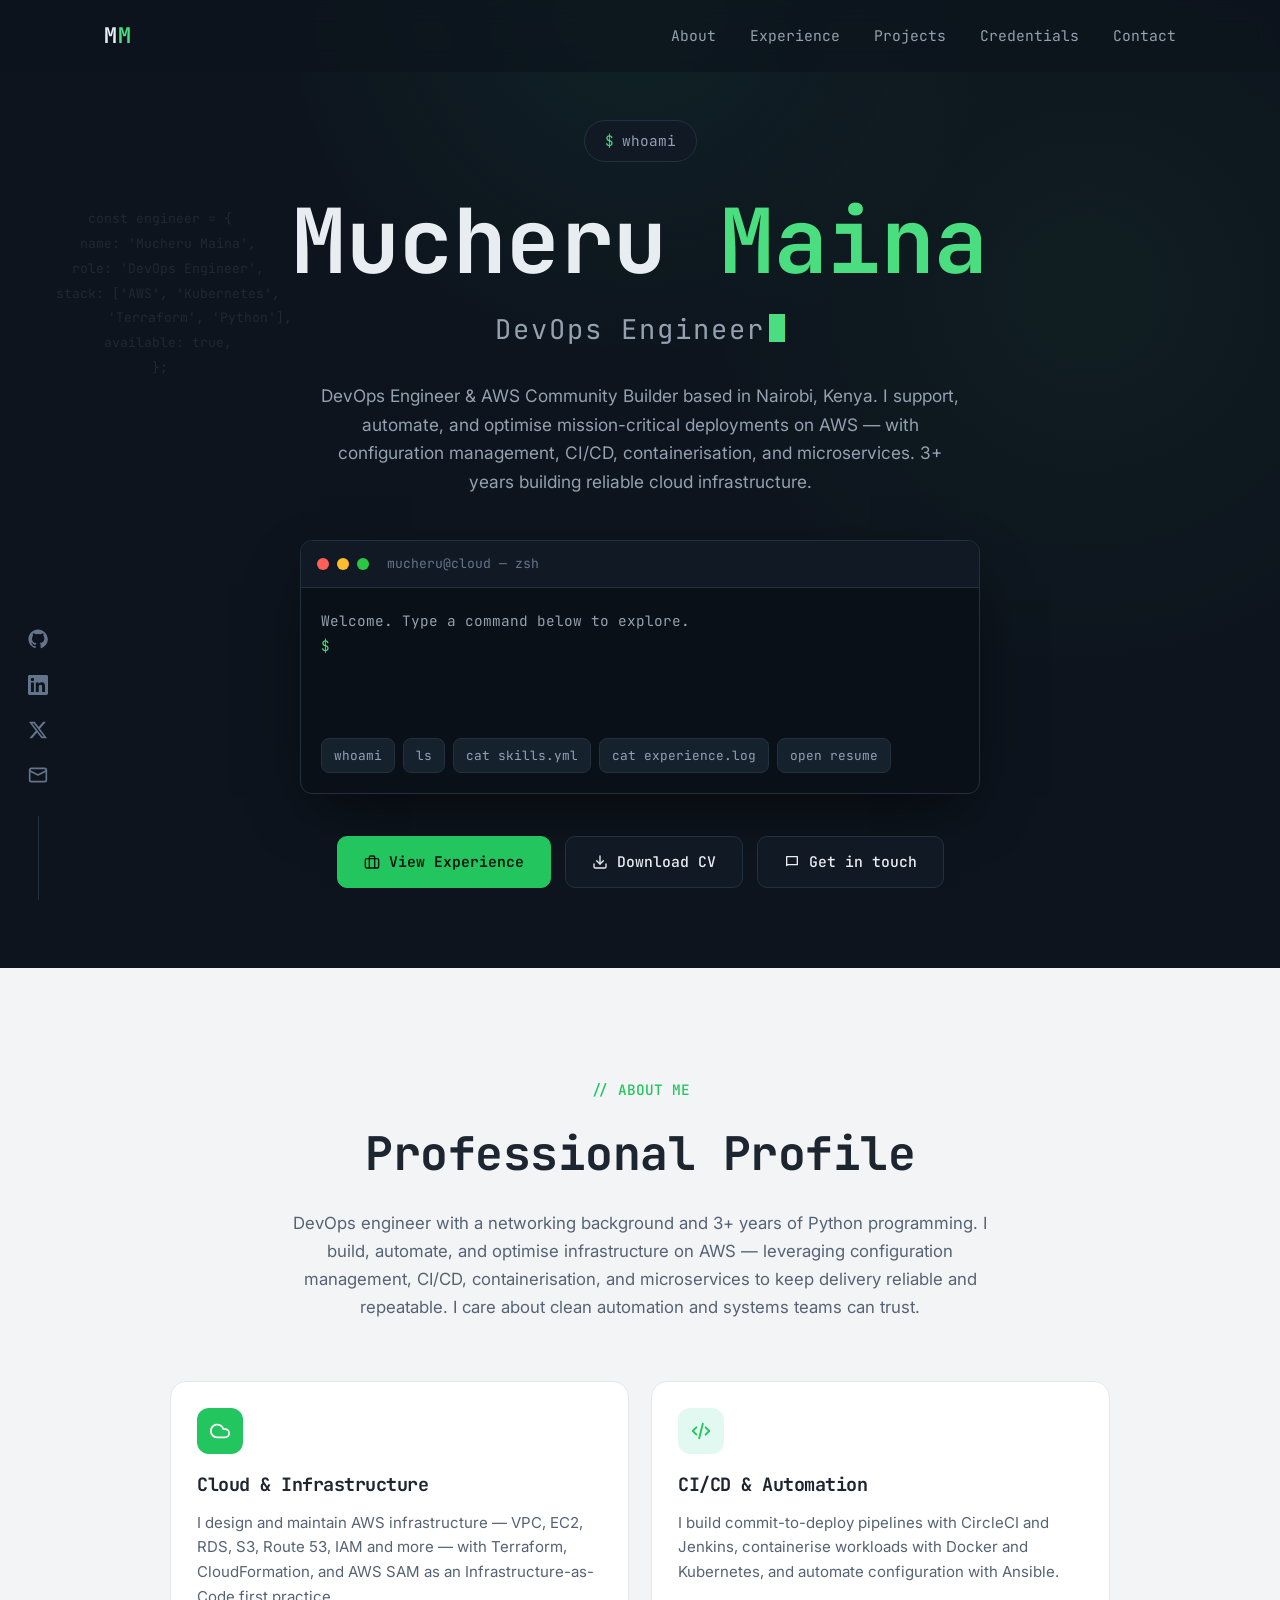
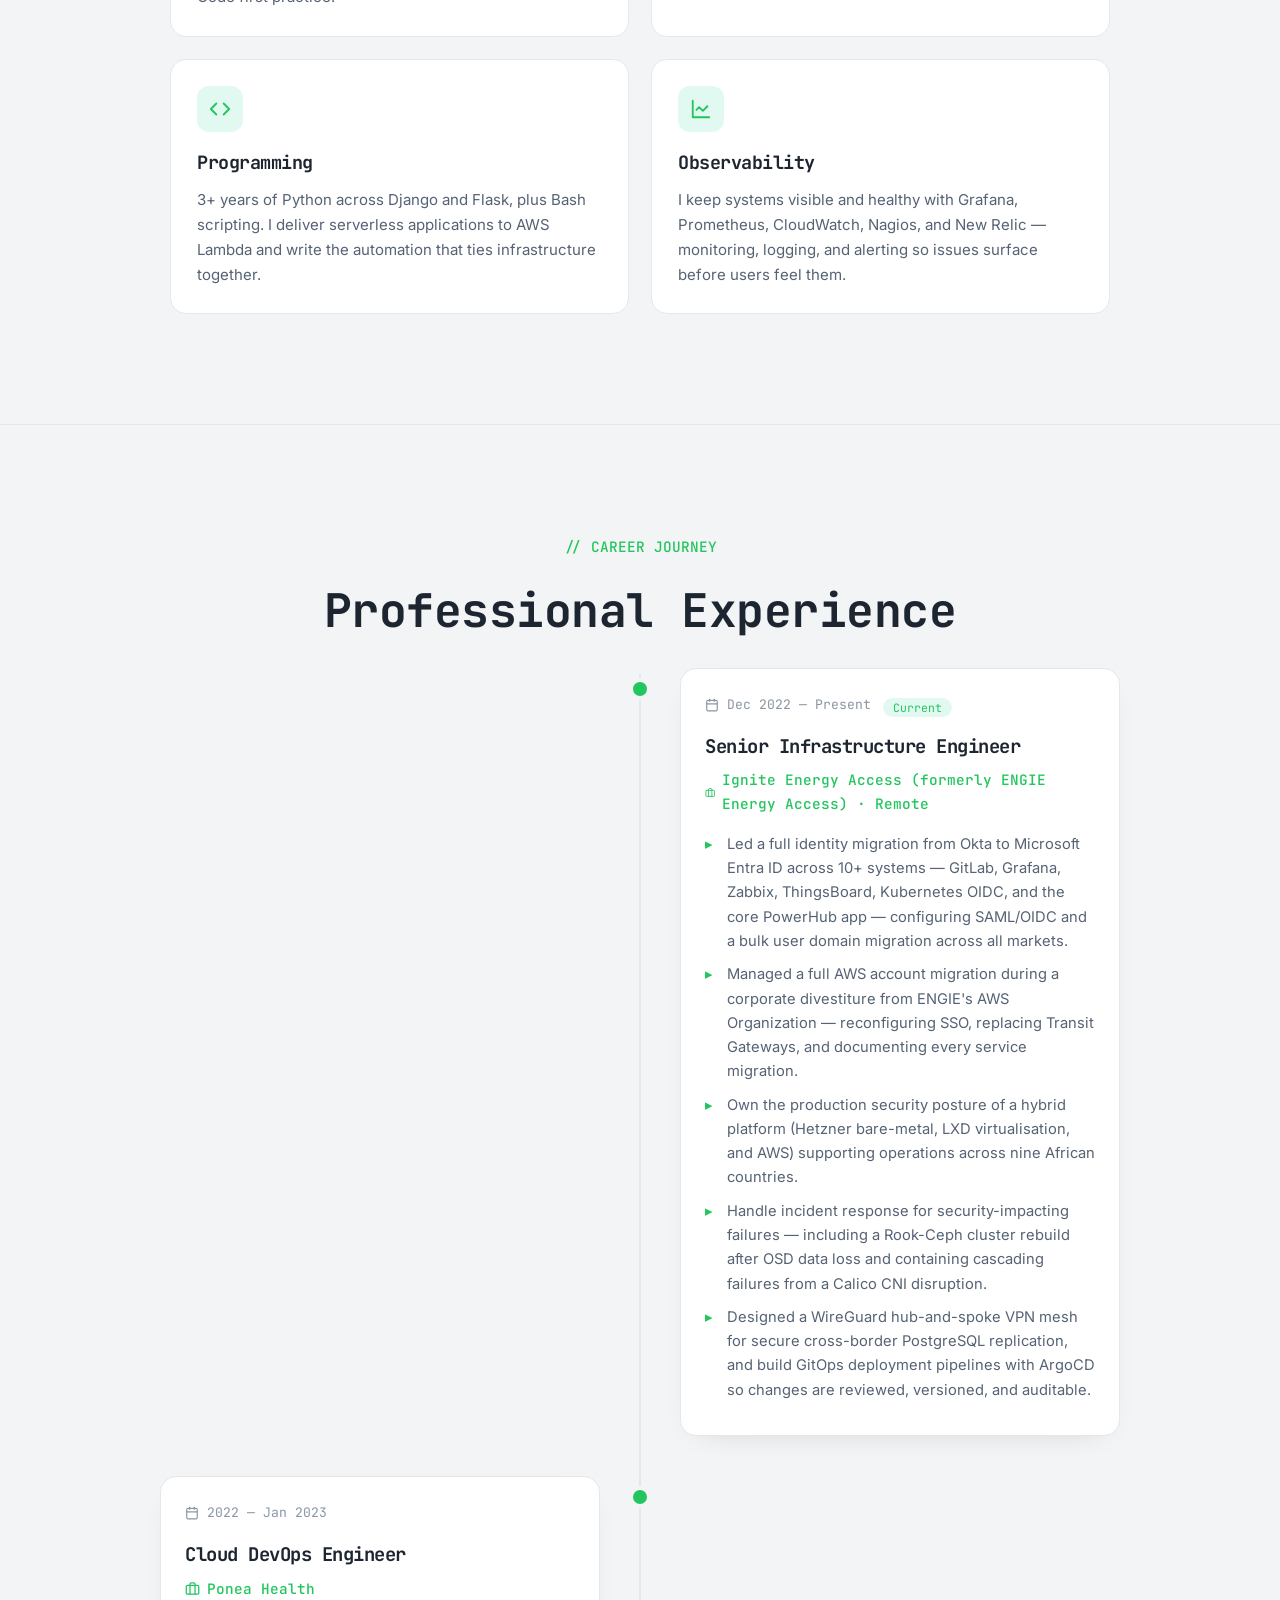
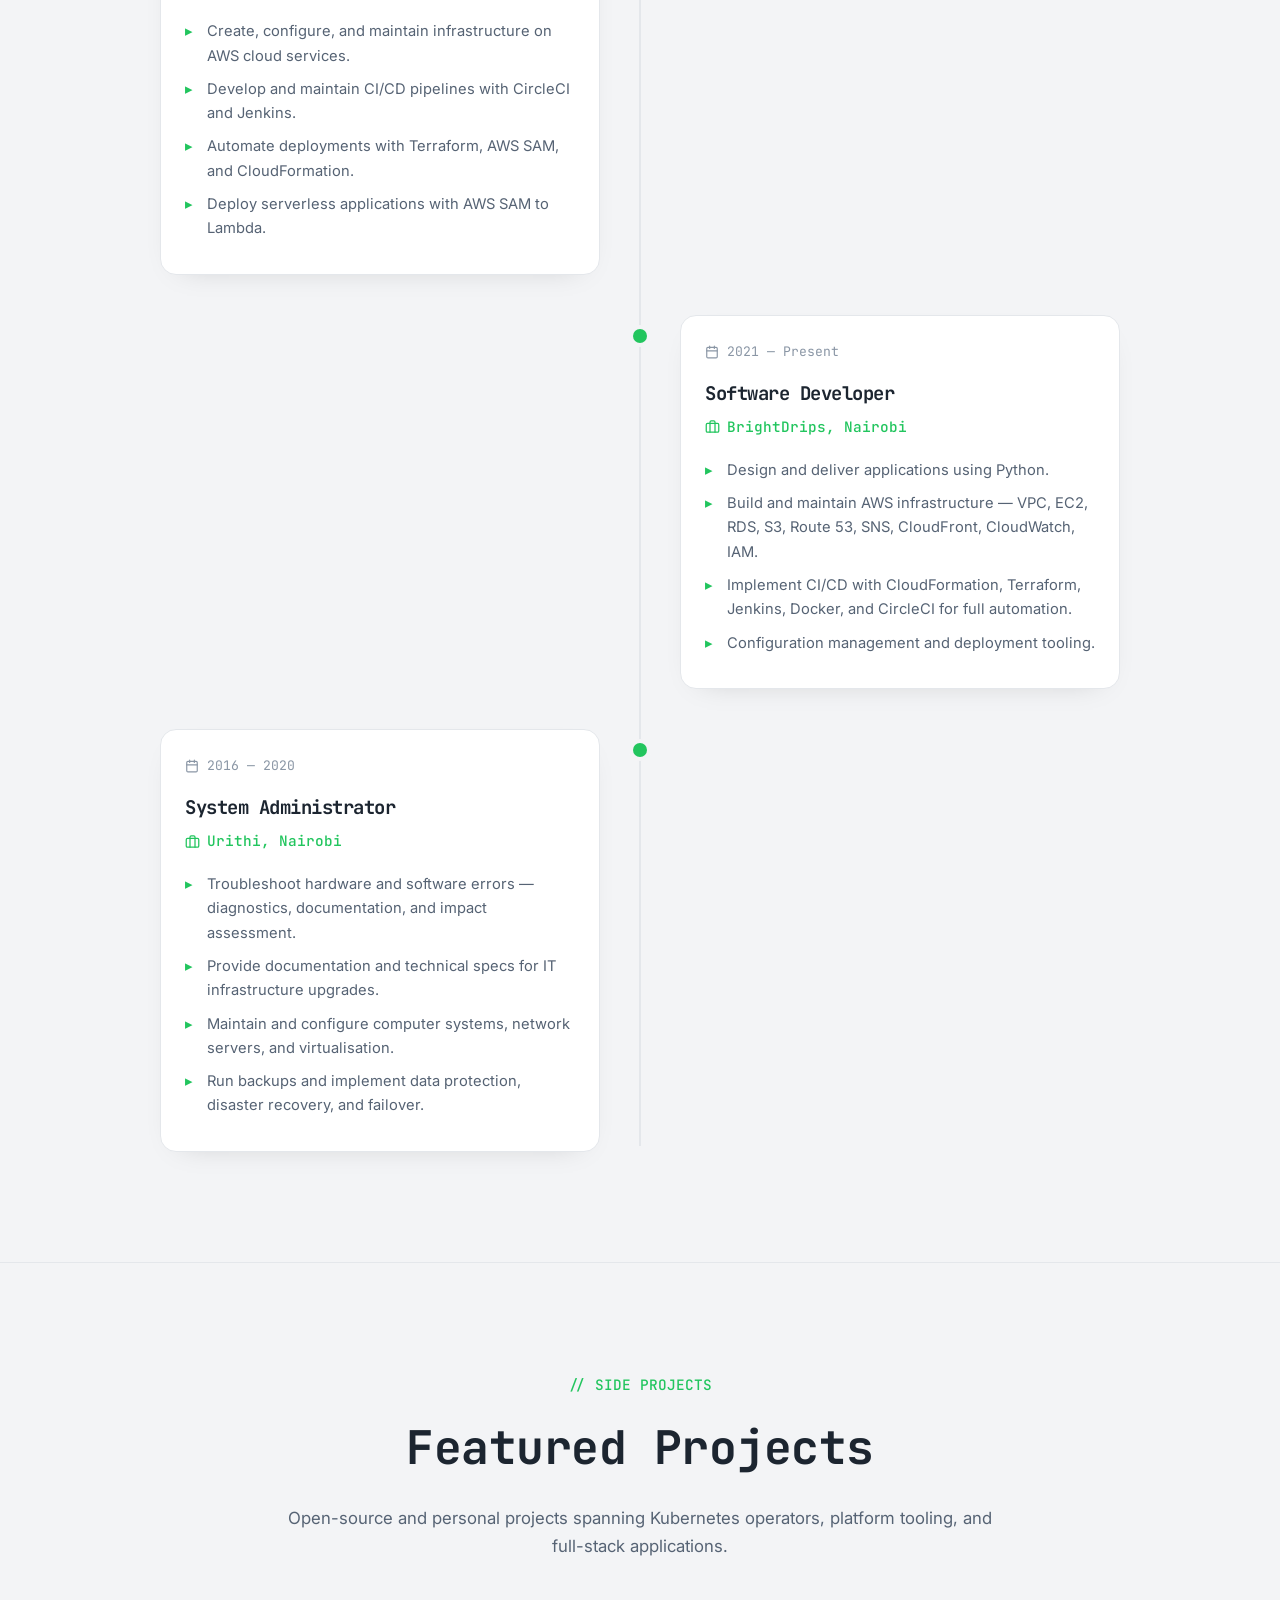
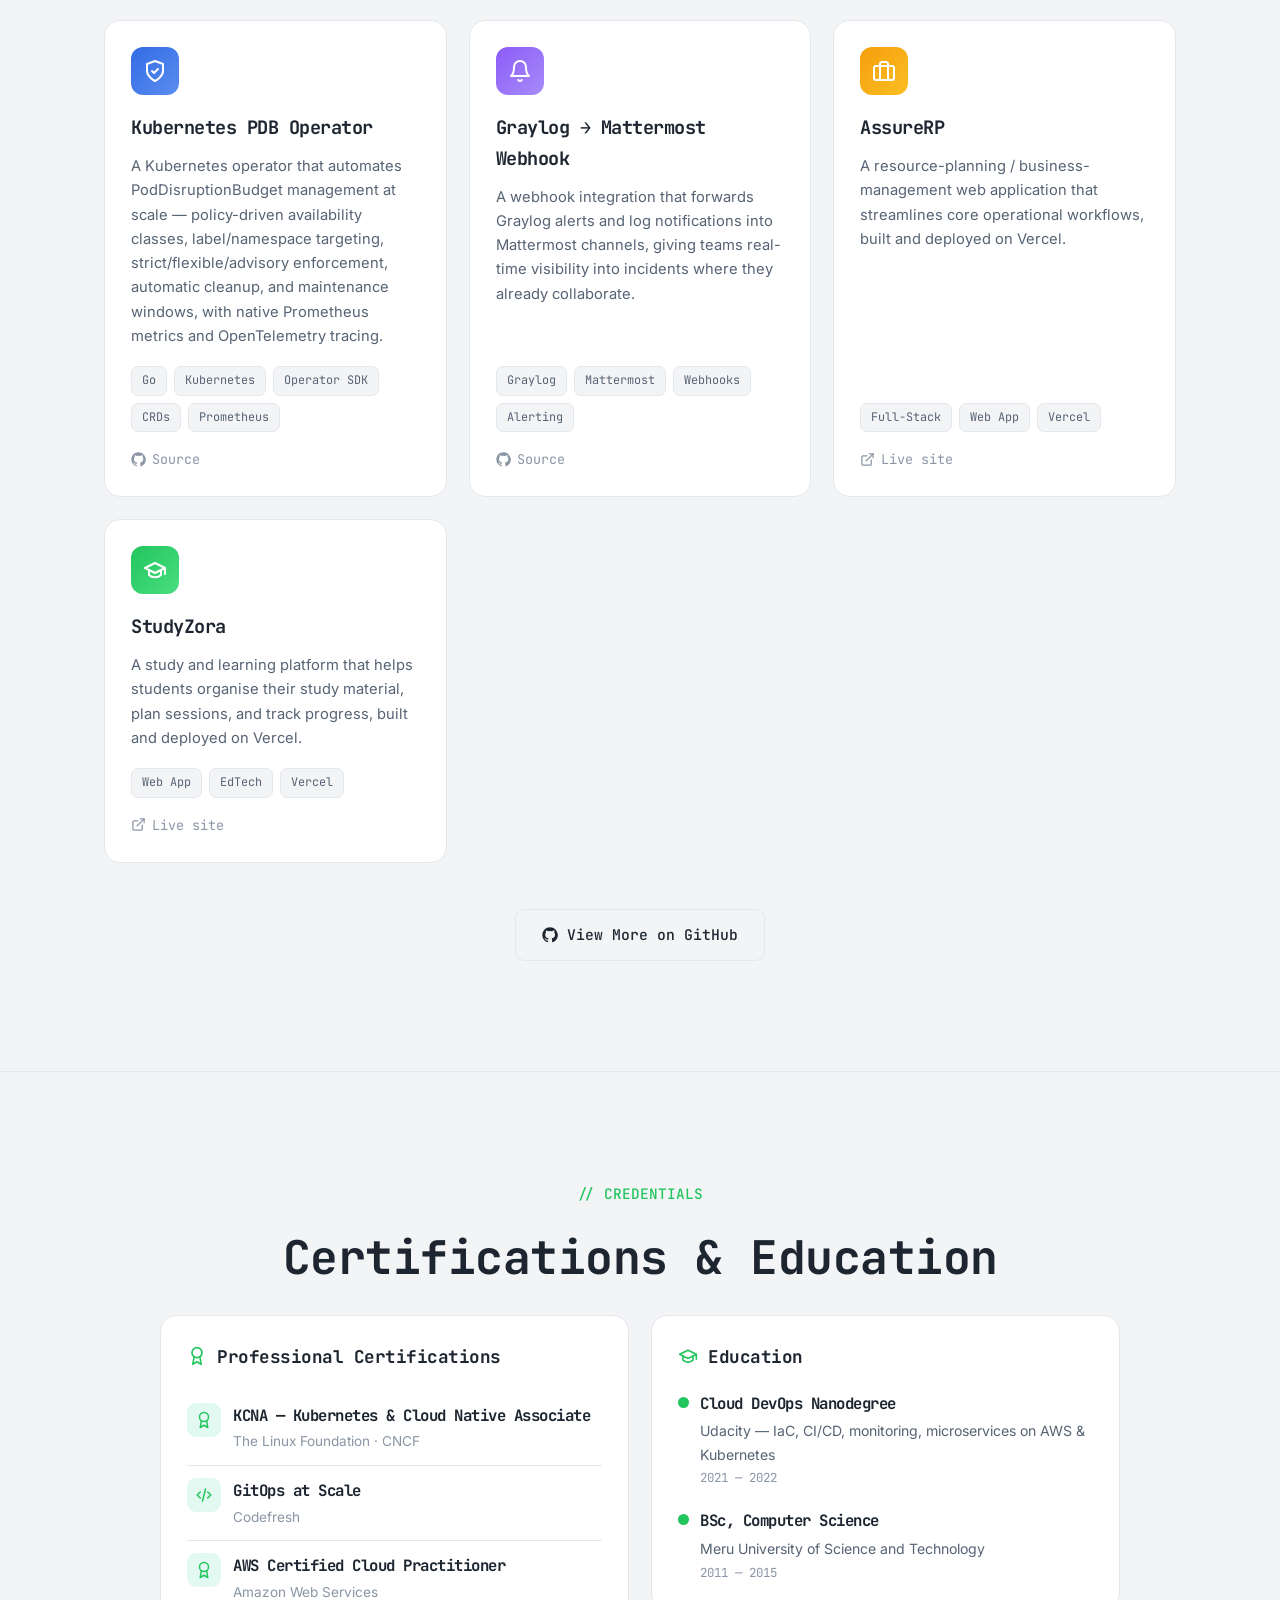
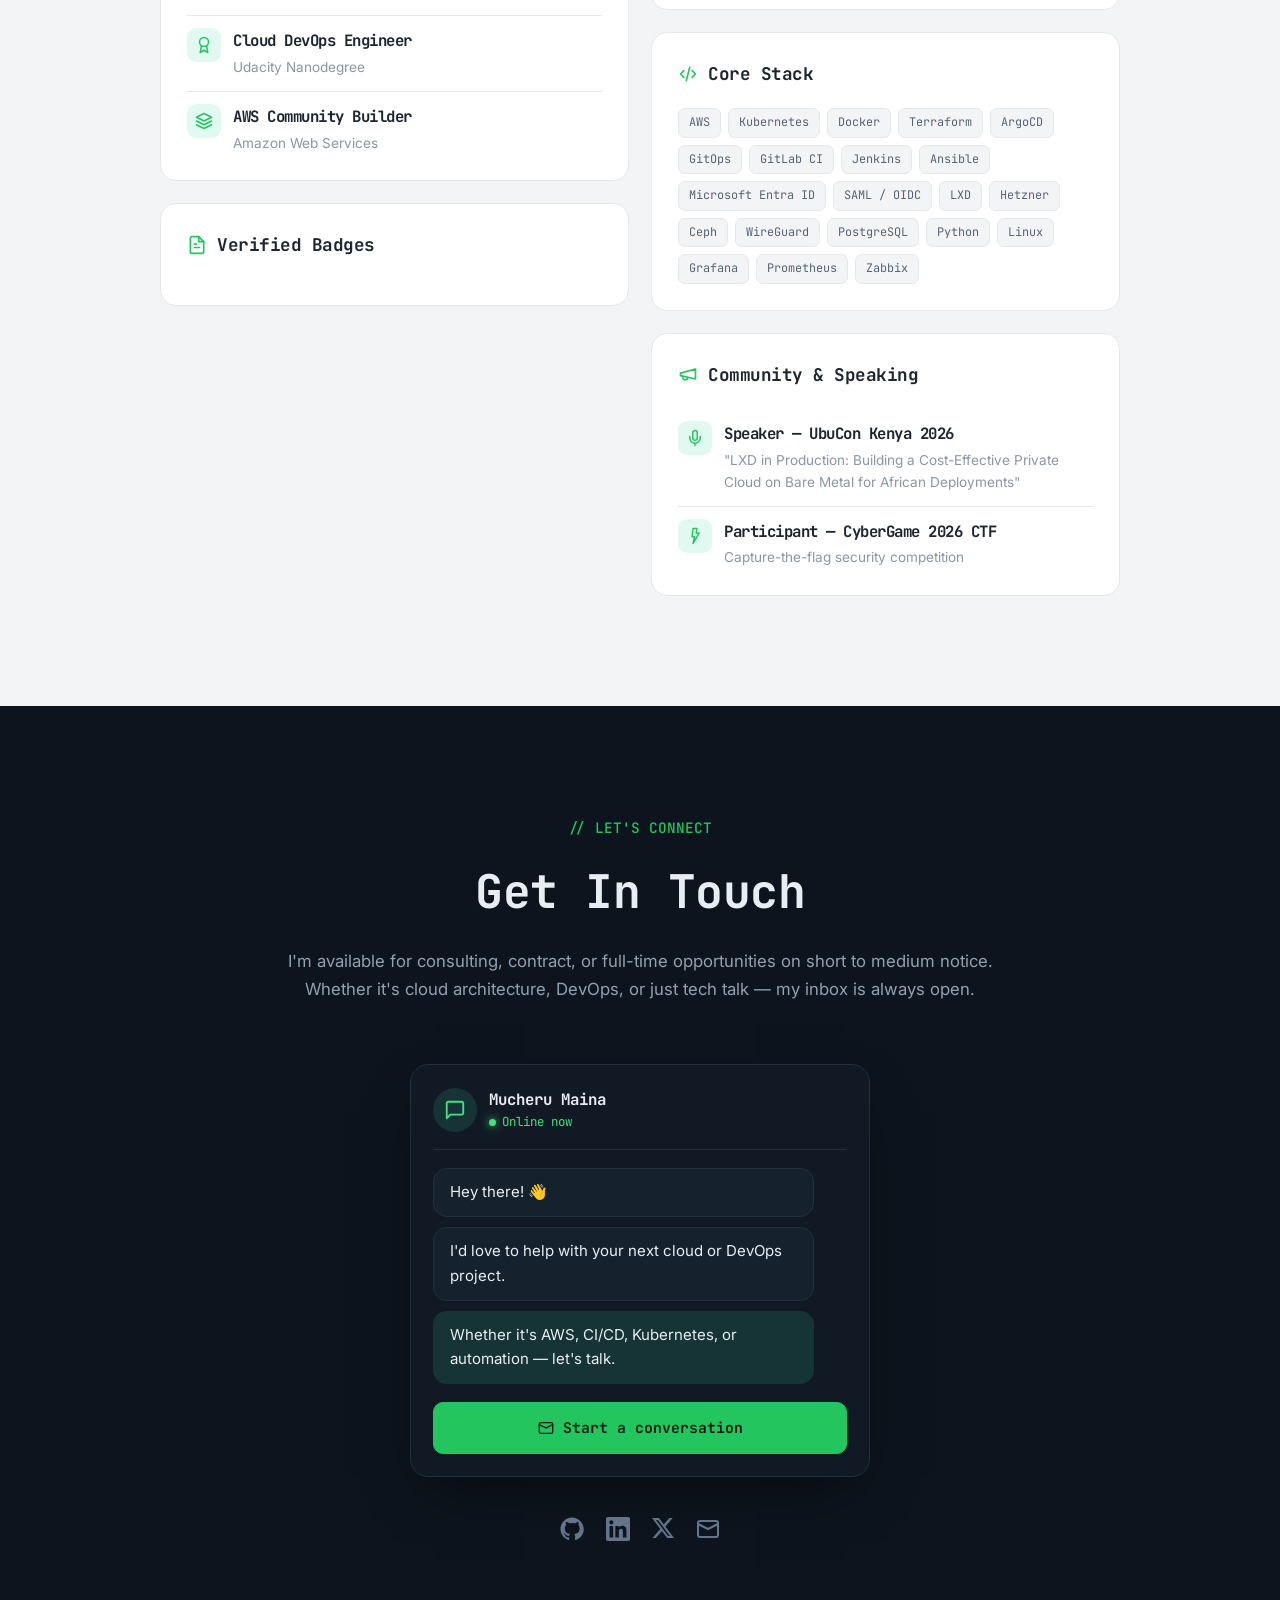
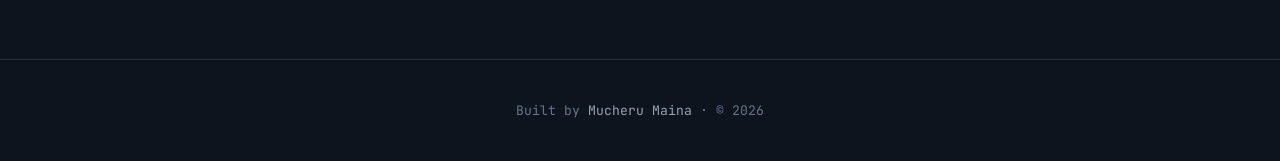
==== commit bd57db0a: "Finalize project cards with accurate details and live links - PDB Operator: real description from th" ====
--- a/index.html
+++ b/index.html
@@ -282,14 +282,14 @@
             <svg width="24" height="24" viewBox="0 0 24 24" fill="none" stroke="currentColor" stroke-width="2" stroke-linecap="round" stroke-linejoin="round"><path d="M12 22s8-4 8-10V5l-8-3-8 3v7c0 6 8 10 8 10Z"/><path d="m9 12 2 2 4-4"/></svg>
           </div>
           <h3>Kubernetes PDB Operator</h3>
-          <p>A Kubernetes operator that automates PodDisruptionBudget management — protecting workload availability during voluntary disruptions such as node drains, upgrades, and autoscaling.</p>
+          <p>A Kubernetes operator that automates PodDisruptionBudget management at scale — policy-driven availability classes, label/namespace targeting, strict/flexible/advisory enforcement, automatic cleanup, and maintenance windows, with native Prometheus metrics and OpenTelemetry tracing.</p>
           <div class="project-tags">
-            <span class="ptag">Go</span><span class="ptag">Kubernetes</span><span class="ptag">Operator SDK</span><span class="ptag">CRDs</span>
+            <span class="ptag">Go</span><span class="ptag">Kubernetes</span><span class="ptag">Operator SDK</span><span class="ptag">CRDs</span><span class="ptag">Prometheus</span>
           </div>
           <div class="project-links">
-            <a href="https://github.com/muchezz" target="_blank" rel="noopener noreferrer">
+            <a href="https://github.com/pdb-operator/pdb-operator" target="_blank" rel="noopener noreferrer">
               <svg width="15" height="15" viewBox="0 0 24 24" fill="currentColor"><path d="M12 .5C5.7.5.5 5.7.5 12c0 5.1 3.3 9.4 7.9 10.9.6.1.8-.3.8-.6v-2c-3.2.7-3.9-1.5-3.9-1.5-.5-1.3-1.3-1.7-1.3-1.7-1.1-.7.1-.7.1-.7 1.2.1 1.8 1.2 1.8 1.2 1 1.8 2.8 1.3 3.5 1 .1-.8.4-1.3.7-1.6-2.6-.3-5.3-1.3-5.3-5.7 0-1.3.5-2.3 1.2-3.1-.1-.3-.5-1.5.1-3.1 0 0 1-.3 3.3 1.2a11.5 11.5 0 016 0C17.3 4.8 18.3 5 18.3 5c.6 1.6.2 2.8.1 3.1.8.8 1.2 1.8 1.2 3.1 0 4.4-2.7 5.4-5.3 5.7.4.4.8 1.1.8 2.2v3.3c0 .3.2.7.8.6 4.6-1.5 7.9-5.8 7.9-10.9C23.5 5.7 18.3.5 12 .5z"/></svg>
-              GitHub
+              Source
             </a>
           </div>
         </article>
@@ -316,14 +316,14 @@
             <svg width="24" height="24" viewBox="0 0 24 24" fill="none" stroke="currentColor" stroke-width="2" stroke-linecap="round" stroke-linejoin="round"><rect x="2" y="7" width="20" height="14" rx="2"/><path d="M16 21V5a2 2 0 0 0-2-2h-4a2 2 0 0 0-2 2v16"/></svg>
           </div>
           <h3>AssureRP</h3>
-          <p>A resource-planning / business-management application built to streamline core operational workflows. <em>(Description to confirm.)</em></p>
+          <p>A resource-planning / business-management web application that streamlines core operational workflows, built and deployed on Vercel.</p>
           <div class="project-tags">
-            <span class="ptag">Full-Stack</span><span class="ptag">Web App</span>
+            <span class="ptag">Full-Stack</span><span class="ptag">Web App</span><span class="ptag">Vercel</span>
           </div>
           <div class="project-links">
-            <a href="https://github.com/muchezz/assurerp" target="_blank" rel="noopener noreferrer">
-              <svg width="15" height="15" viewBox="0 0 24 24" fill="currentColor"><path d="M12 .5C5.7.5.5 5.7.5 12c0 5.1 3.3 9.4 7.9 10.9.6.1.8-.3.8-.6v-2c-3.2.7-3.9-1.5-3.9-1.5-.5-1.3-1.3-1.7-1.3-1.7-1.1-.7.1-.7.1-.7 1.2.1 1.8 1.2 1.8 1.2 1 1.8 2.8 1.3 3.5 1 .1-.8.4-1.3.7-1.6-2.6-.3-5.3-1.3-5.3-5.7 0-1.3.5-2.3 1.2-3.1-.1-.3-.5-1.5.1-3.1 0 0 1-.3 3.3 1.2a11.5 11.5 0 016 0C17.3 4.8 18.3 5 18.3 5c.6 1.6.2 2.8.1 3.1.8.8 1.2 1.8 1.2 3.1 0 4.4-2.7 5.4-5.3 5.7.4.4.8 1.1.8 2.2v3.3c0 .3.2.7.8.6 4.6-1.5 7.9-5.8 7.9-10.9C23.5 5.7 18.3.5 12 .5z"/></svg>
-              Source
+            <a href="https://assurerp.vercel.app/" target="_blank" rel="noopener noreferrer">
+              <svg width="15" height="15" viewBox="0 0 24 24" fill="none" stroke="currentColor" stroke-width="2" stroke-linecap="round" stroke-linejoin="round"><path d="M15 3h6v6"/><path d="M10 14 21 3"/><path d="M18 13v6a2 2 0 0 1-2 2H5a2 2 0 0 1-2-2V8a2 2 0 0 1 2-2h6"/></svg>
+              Live site
             </a>
           </div>
         </article>
@@ -333,14 +333,14 @@
             <svg width="24" height="24" viewBox="0 0 24 24" fill="none" stroke="currentColor" stroke-width="2" stroke-linecap="round" stroke-linejoin="round"><path d="M22 10v6M2 10l10-5 10 5-10 5z"/><path d="M6 12v5c3 3 9 3 12 0v-5"/></svg>
           </div>
           <h3>StudyZora</h3>
-          <p>A study and learning platform designed to help students organise material and track their progress. <em>(Description to confirm.)</em></p>
+          <p>A study and learning platform that helps students organise their study material, plan sessions, and track progress, built and deployed on Vercel.</p>
           <div class="project-tags">
-            <span class="ptag">Web App</span><span class="ptag">EdTech</span>
+            <span class="ptag">Web App</span><span class="ptag">EdTech</span><span class="ptag">Vercel</span>
           </div>
           <div class="project-links">
-            <a href="https://github.com/muchezz/studyzora" target="_blank" rel="noopener noreferrer">
-              <svg width="15" height="15" viewBox="0 0 24 24" fill="currentColor"><path d="M12 .5C5.7.5.5 5.7.5 12c0 5.1 3.3 9.4 7.9 10.9.6.1.8-.3.8-.6v-2c-3.2.7-3.9-1.5-3.9-1.5-.5-1.3-1.3-1.7-1.3-1.7-1.1-.7.1-.7.1-.7 1.2.1 1.8 1.2 1.8 1.2 1 1.8 2.8 1.3 3.5 1 .1-.8.4-1.3.7-1.6-2.6-.3-5.3-1.3-5.3-5.7 0-1.3.5-2.3 1.2-3.1-.1-.3-.5-1.5.1-3.1 0 0 1-.3 3.3 1.2a11.5 11.5 0 016 0C17.3 4.8 18.3 5 18.3 5c.6 1.6.2 2.8.1 3.1.8.8 1.2 1.8 1.2 3.1 0 4.4-2.7 5.4-5.3 5.7.4.4.8 1.1.8 2.2v3.3c0 .3.2.7.8.6 4.6-1.5 7.9-5.8 7.9-10.9C23.5 5.7 18.3.5 12 .5z"/></svg>
-              Source
+            <a href="https://studyzora.vercel.app/" target="_blank" rel="noopener noreferrer">
+              <svg width="15" height="15" viewBox="0 0 24 24" fill="none" stroke="currentColor" stroke-width="2" stroke-linecap="round" stroke-linejoin="round"><path d="M15 3h6v6"/><path d="M10 14 21 3"/><path d="M18 13v6a2 2 0 0 1-2 2H5a2 2 0 0 1-2-2V8a2 2 0 0 1 2-2h6"/></svg>
+              Live site
             </a>
           </div>
         </article>
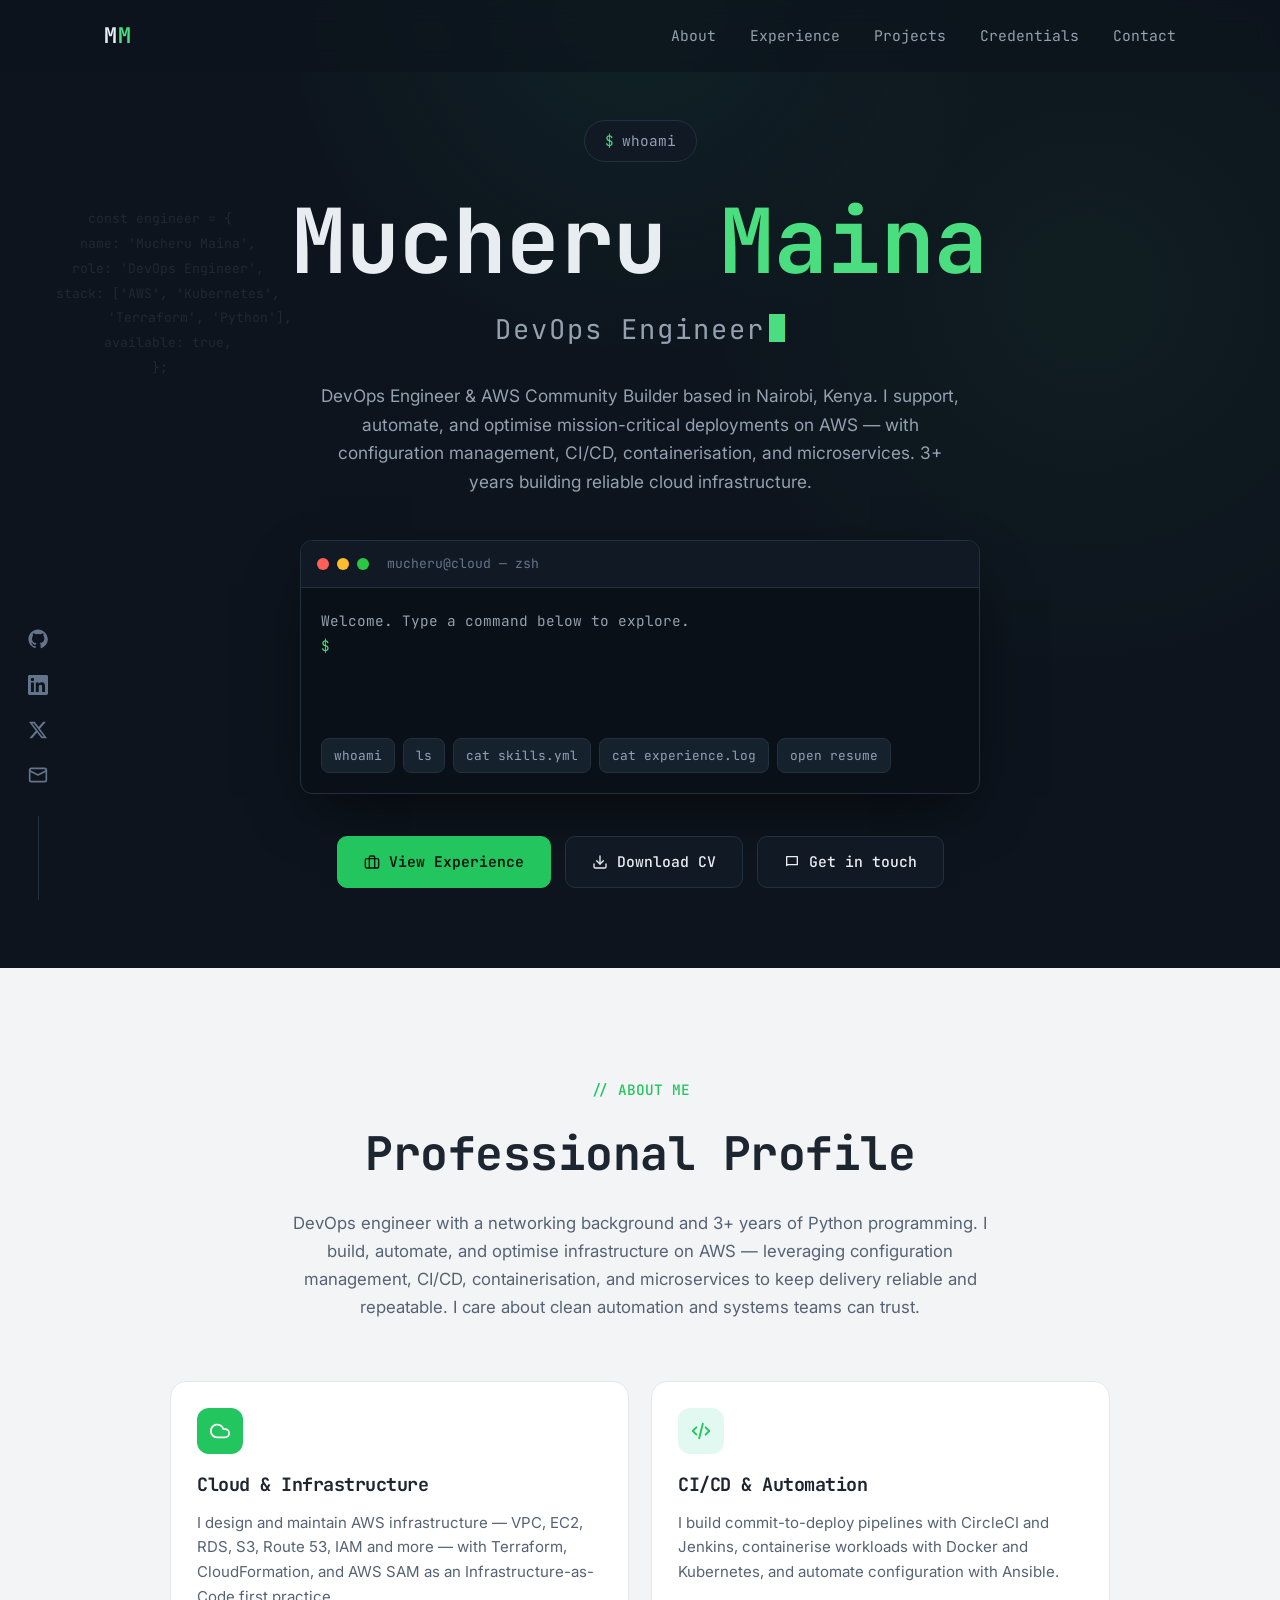
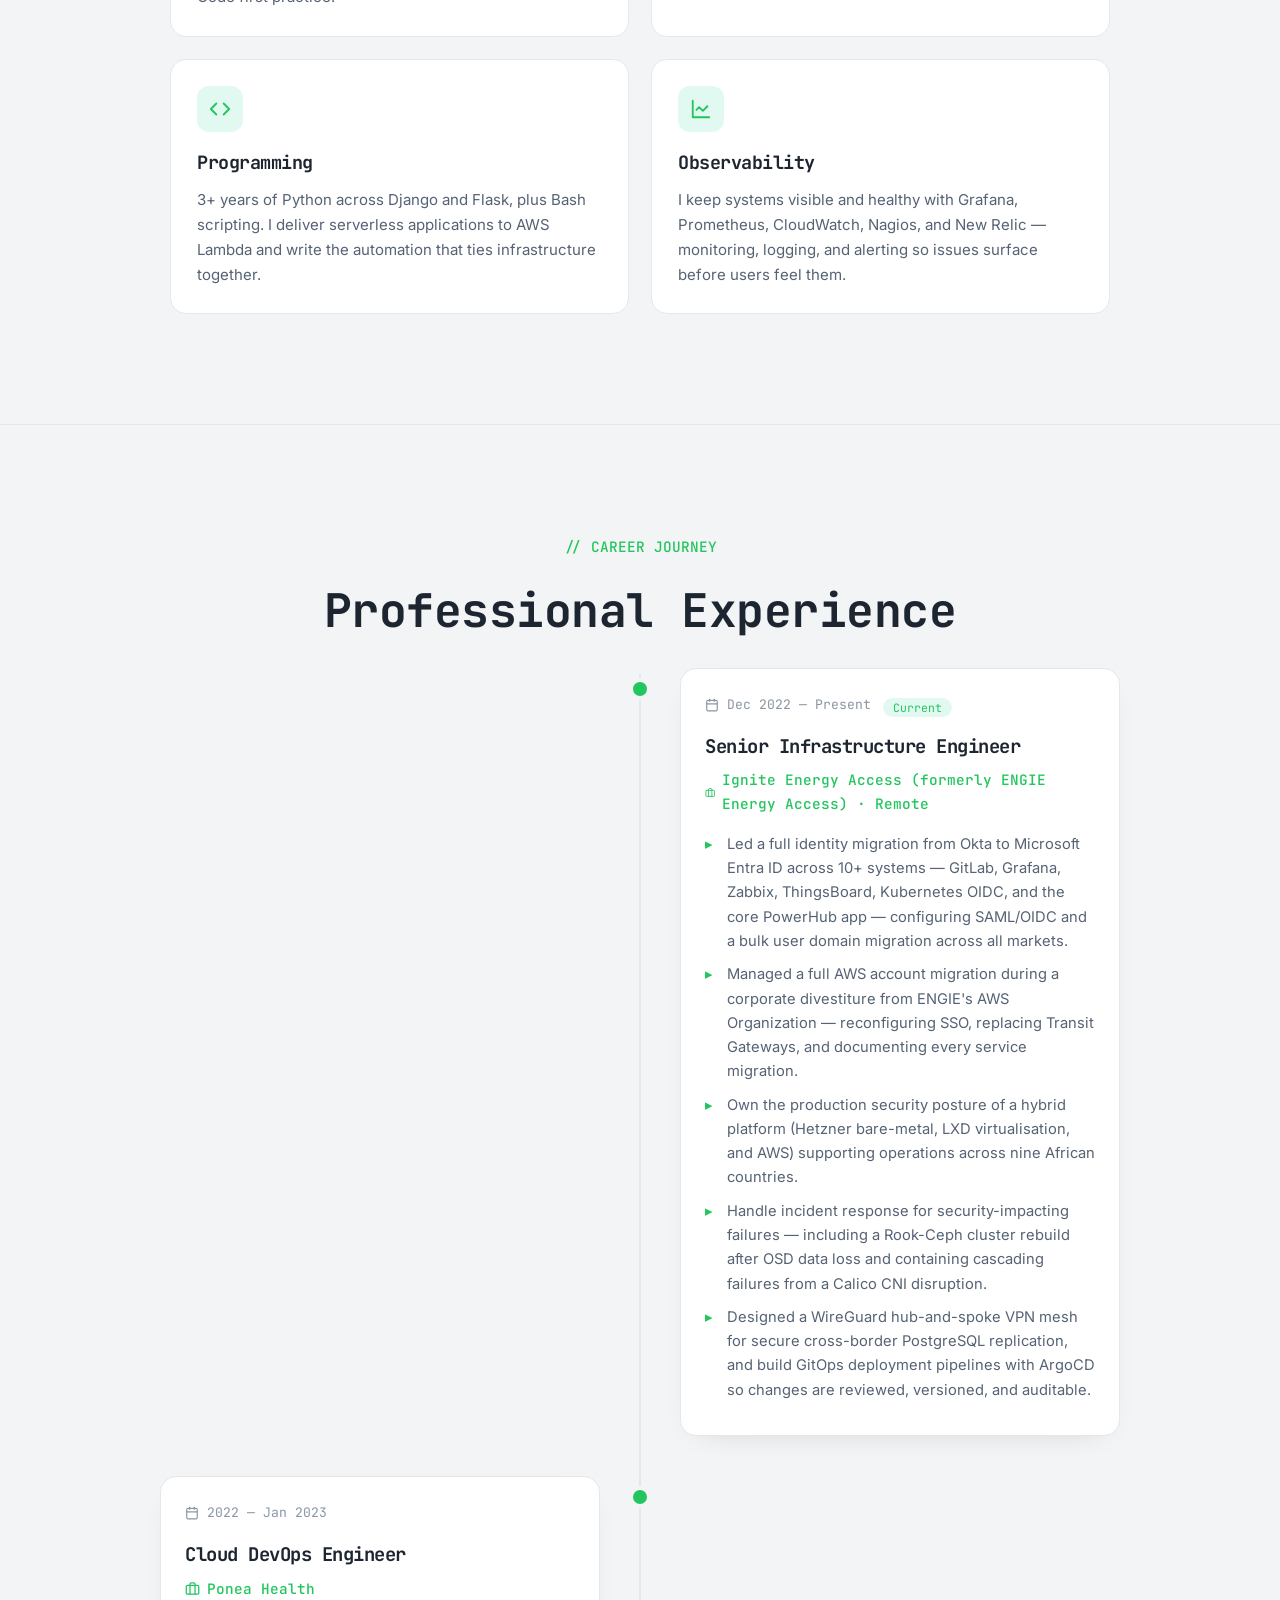
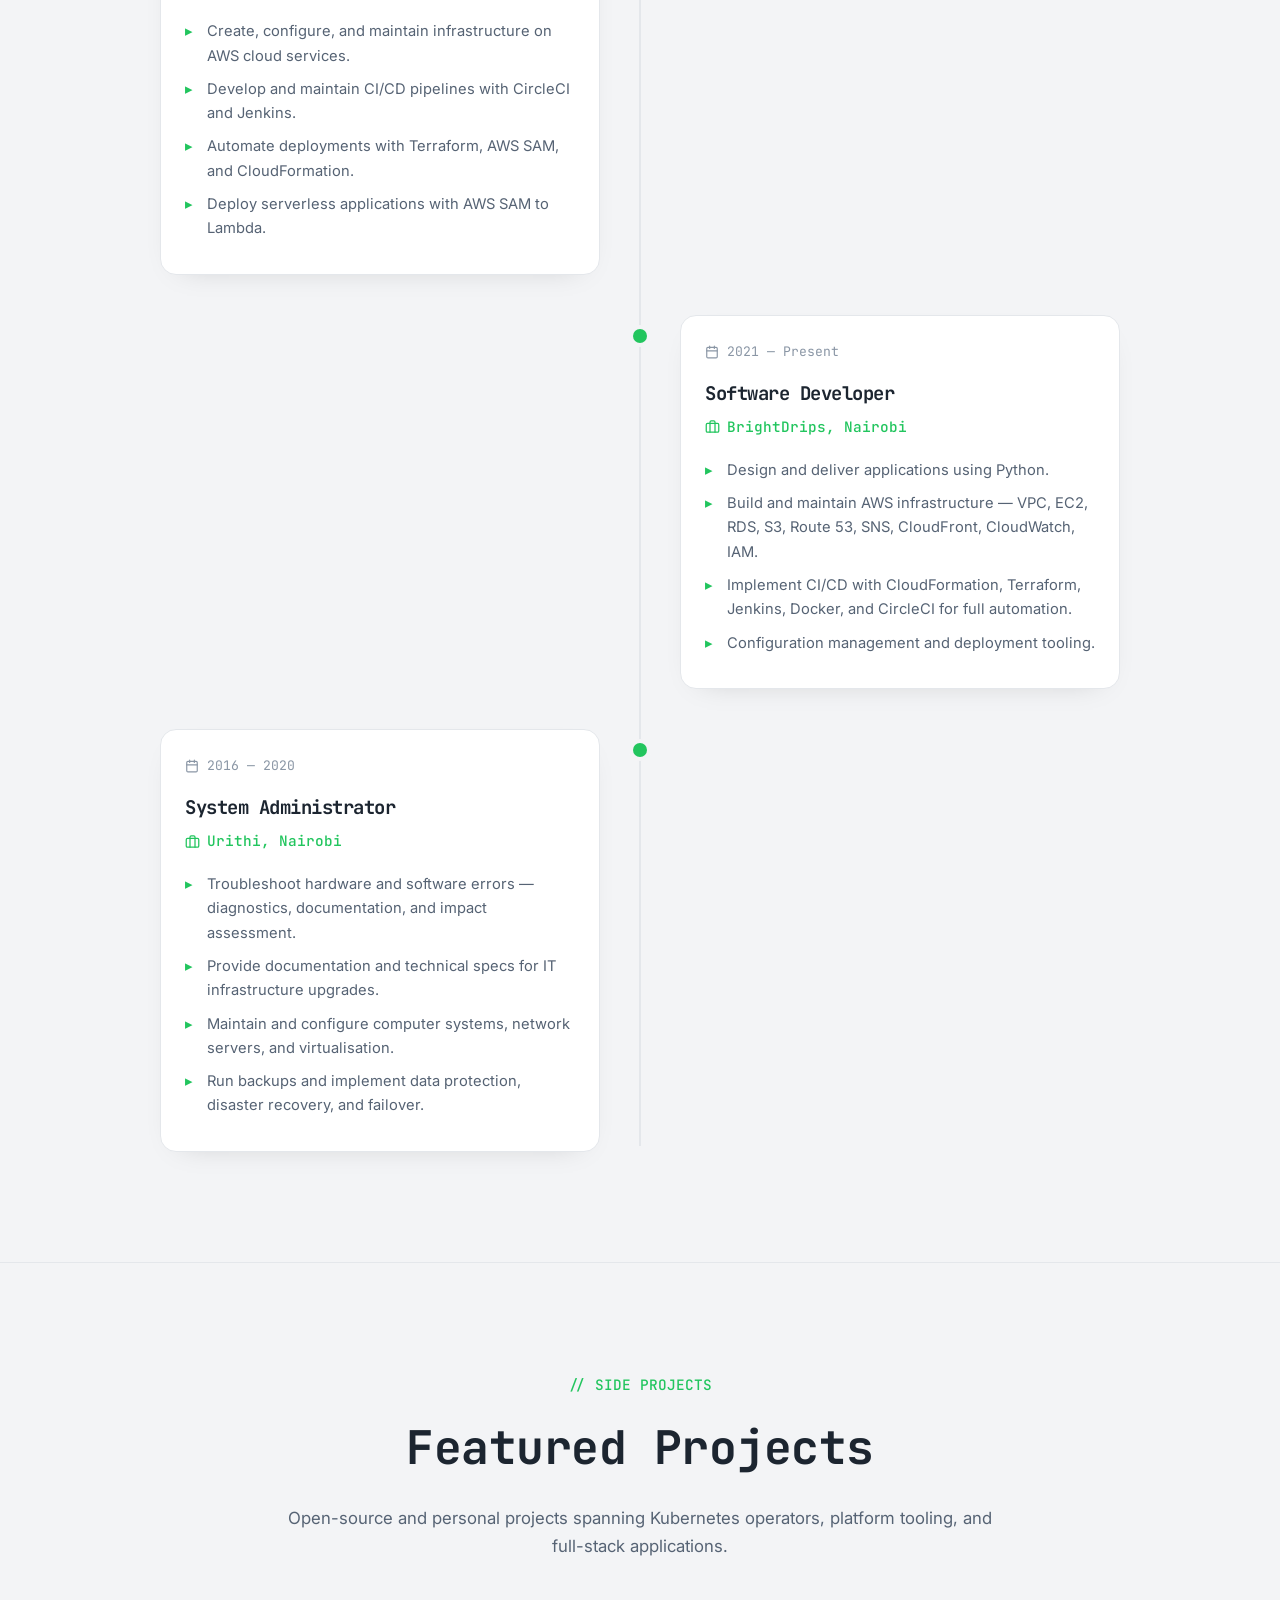
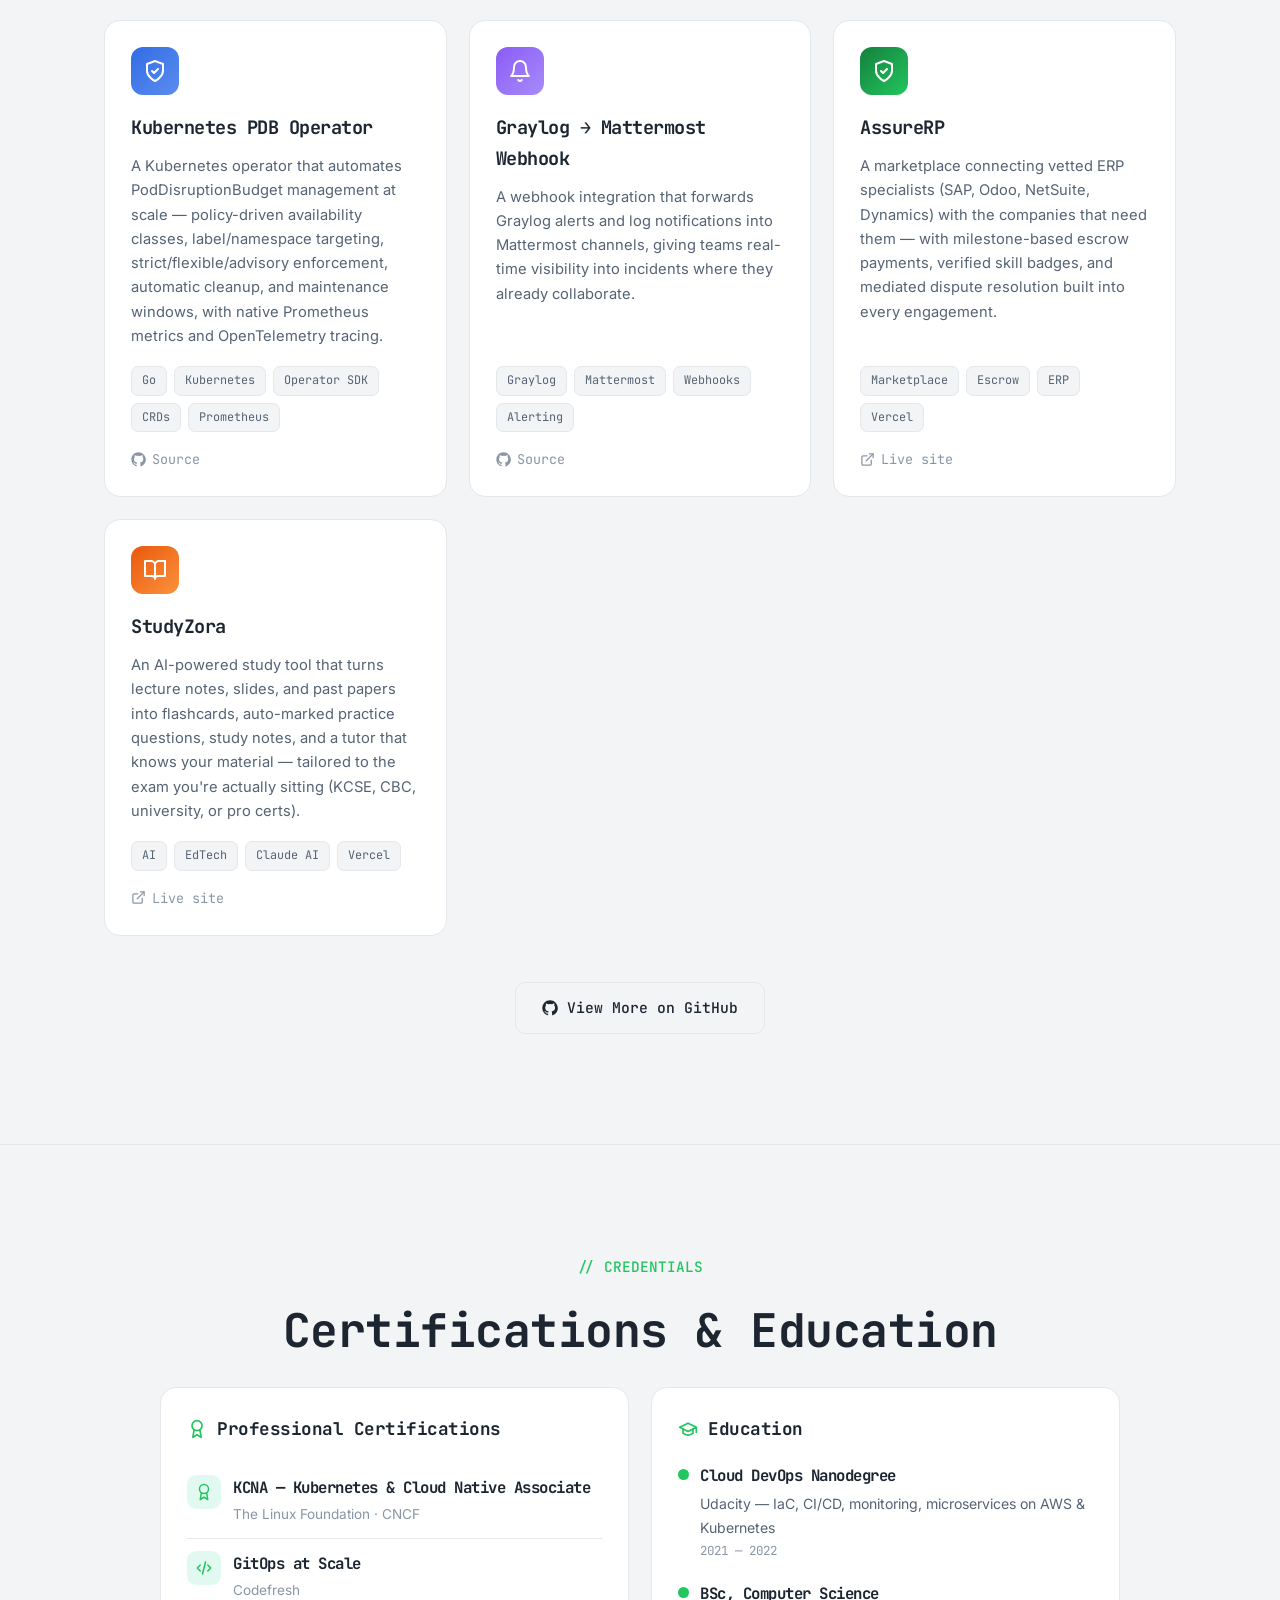
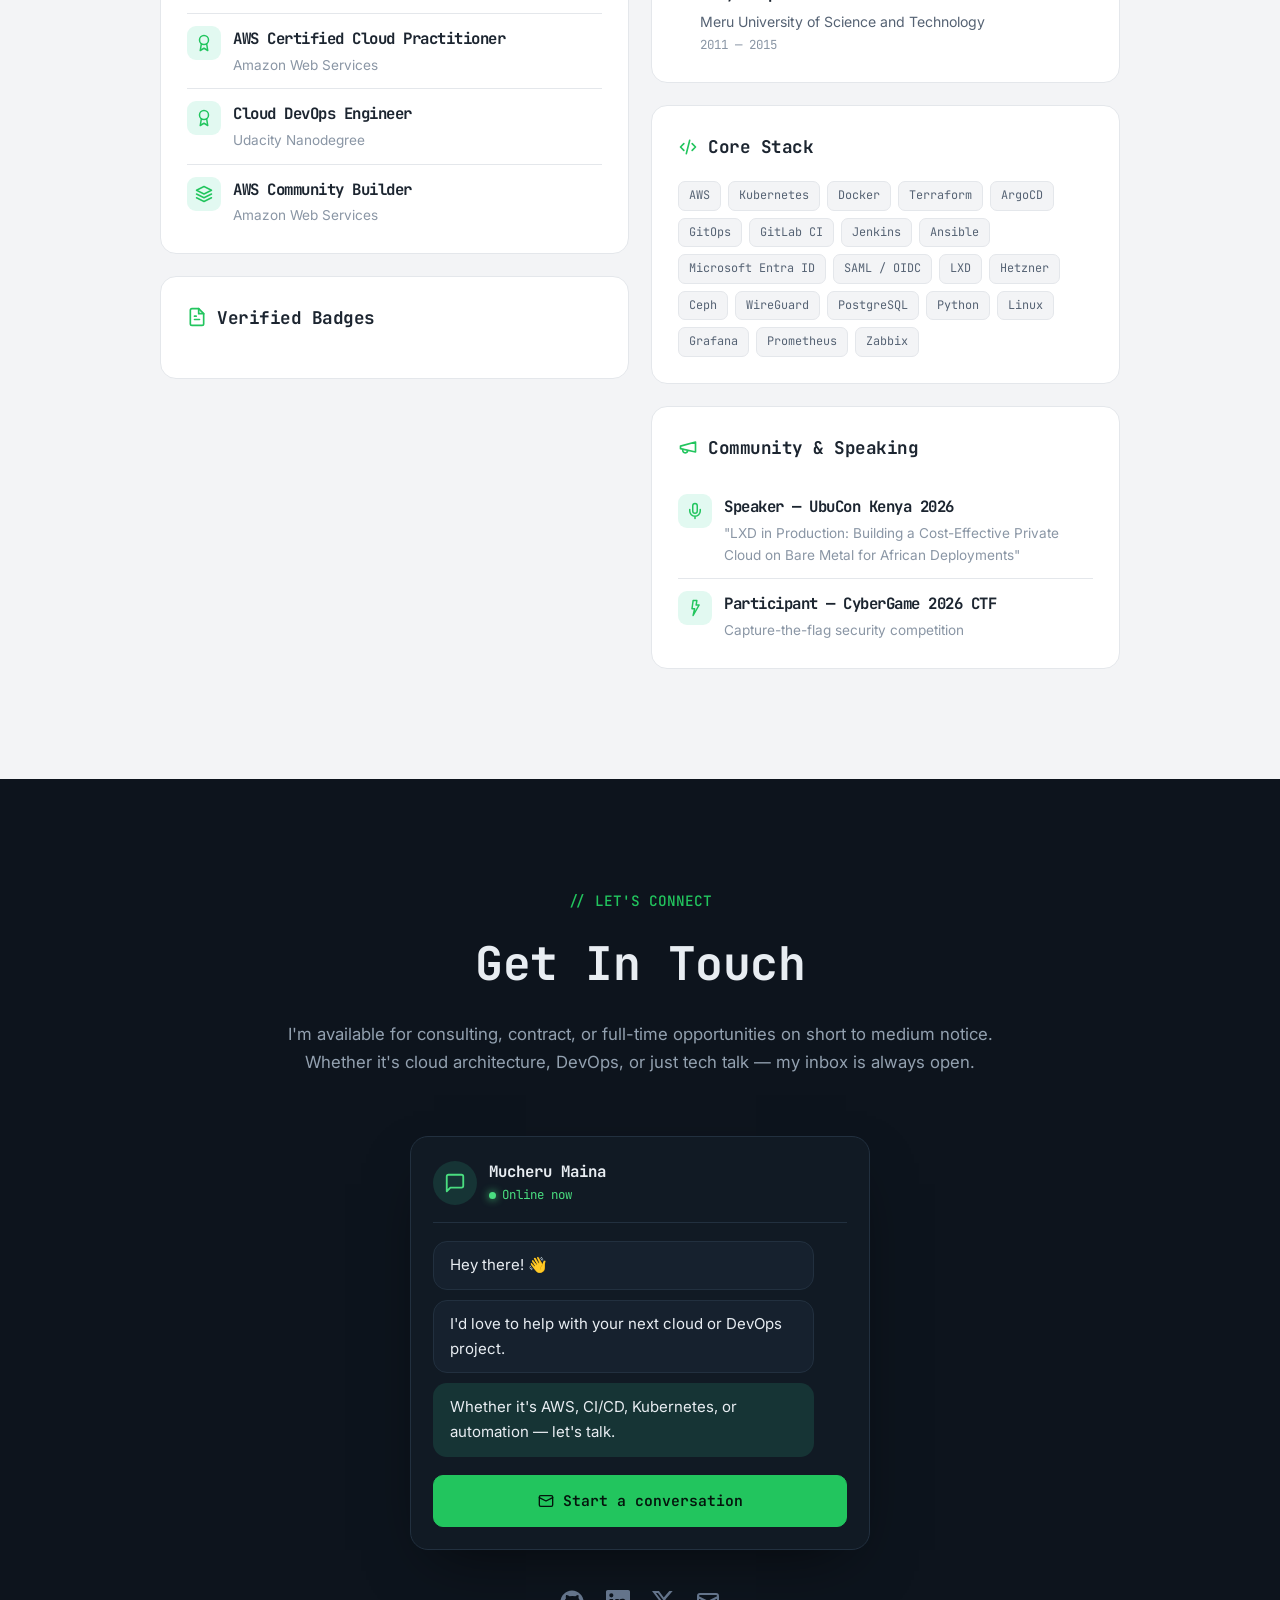
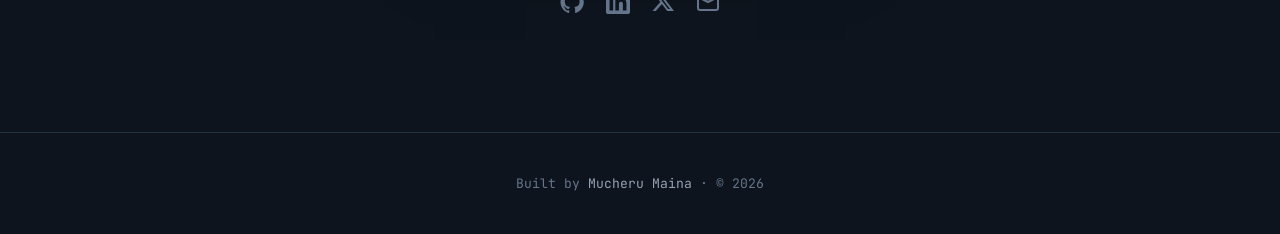
==== commit 4ecbe044: "Refine AssureRP and StudyZora cards from their live apps - AssureRP: describe it accurately as a mar" ====
--- a/index.html
+++ b/index.html
@@ -312,13 +312,13 @@
         </article>
 
         <article class="project-card reveal">
-          <div class="project-icon" style="background:linear-gradient(135deg,#f59e0b,#fbbf24);">
-            <svg width="24" height="24" viewBox="0 0 24 24" fill="none" stroke="currentColor" stroke-width="2" stroke-linecap="round" stroke-linejoin="round"><rect x="2" y="7" width="20" height="14" rx="2"/><path d="M16 21V5a2 2 0 0 0-2-2h-4a2 2 0 0 0-2 2v16"/></svg>
+          <div class="project-icon" style="background:linear-gradient(135deg,#15803d,#22c55e);">
+            <svg width="24" height="24" viewBox="0 0 24 24" fill="none" stroke="currentColor" stroke-width="2" stroke-linecap="round" stroke-linejoin="round"><path d="M12 22s8-4 8-10V5l-8-3-8 3v7c0 6 8 10 8 10Z"/><path d="m9 12 2 2 4-4"/></svg>
           </div>
           <h3>AssureRP</h3>
-          <p>A resource-planning / business-management web application that streamlines core operational workflows, built and deployed on Vercel.</p>
+          <p>A marketplace connecting vetted ERP specialists (SAP, Odoo, NetSuite, Dynamics) with the companies that need them — with milestone-based escrow payments, verified skill badges, and mediated dispute resolution built into every engagement.</p>
           <div class="project-tags">
-            <span class="ptag">Full-Stack</span><span class="ptag">Web App</span><span class="ptag">Vercel</span>
+            <span class="ptag">Marketplace</span><span class="ptag">Escrow</span><span class="ptag">ERP</span><span class="ptag">Vercel</span>
           </div>
           <div class="project-links">
             <a href="https://assurerp.vercel.app/" target="_blank" rel="noopener noreferrer">
@@ -329,13 +329,13 @@
         </article>
 
         <article class="project-card reveal">
-          <div class="project-icon" style="background:linear-gradient(135deg,#22c55e,#4ade80);">
-            <svg width="24" height="24" viewBox="0 0 24 24" fill="none" stroke="currentColor" stroke-width="2" stroke-linecap="round" stroke-linejoin="round"><path d="M22 10v6M2 10l10-5 10 5-10 5z"/><path d="M6 12v5c3 3 9 3 12 0v-5"/></svg>
+          <div class="project-icon" style="background:linear-gradient(135deg,#ea580c,#fb923c);">
+            <svg width="24" height="24" viewBox="0 0 24 24" fill="none" stroke="currentColor" stroke-width="2" stroke-linecap="round" stroke-linejoin="round"><path d="M2 3h6a4 4 0 0 1 4 4v14a3 3 0 0 0-3-3H2z"/><path d="M22 3h-6a4 4 0 0 0-4 4v14a3 3 0 0 1 3-3h7z"/></svg>
           </div>
           <h3>StudyZora</h3>
-          <p>A study and learning platform that helps students organise their study material, plan sessions, and track progress, built and deployed on Vercel.</p>
+          <p>An AI-powered study tool that turns lecture notes, slides, and past papers into flashcards, auto-marked practice questions, study notes, and a tutor that knows your material — tailored to the exam you're actually sitting (KCSE, CBC, university, or pro certs).</p>
           <div class="project-tags">
-            <span class="ptag">Web App</span><span class="ptag">EdTech</span><span class="ptag">Vercel</span>
+            <span class="ptag">AI</span><span class="ptag">EdTech</span><span class="ptag">Claude AI</span><span class="ptag">Vercel</span>
           </div>
           <div class="project-links">
             <a href="https://studyzora.vercel.app/" target="_blank" rel="noopener noreferrer">
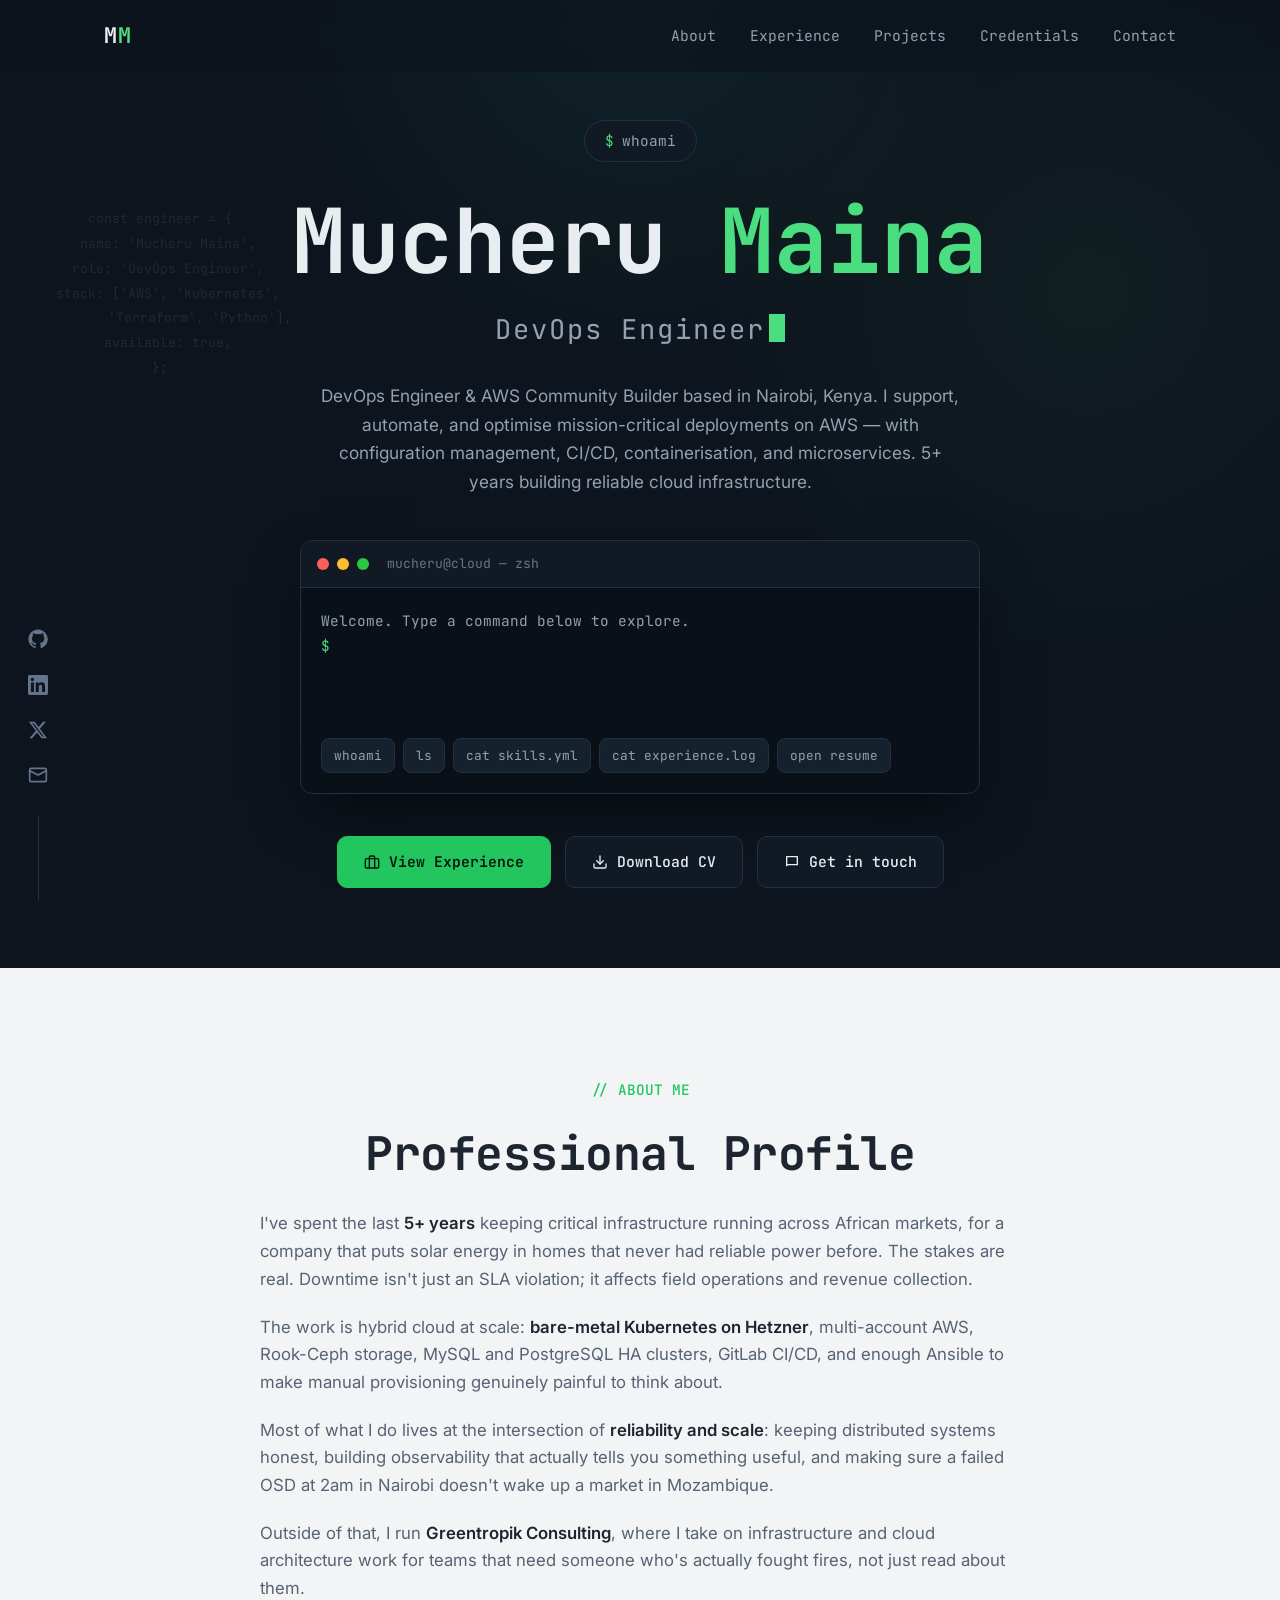
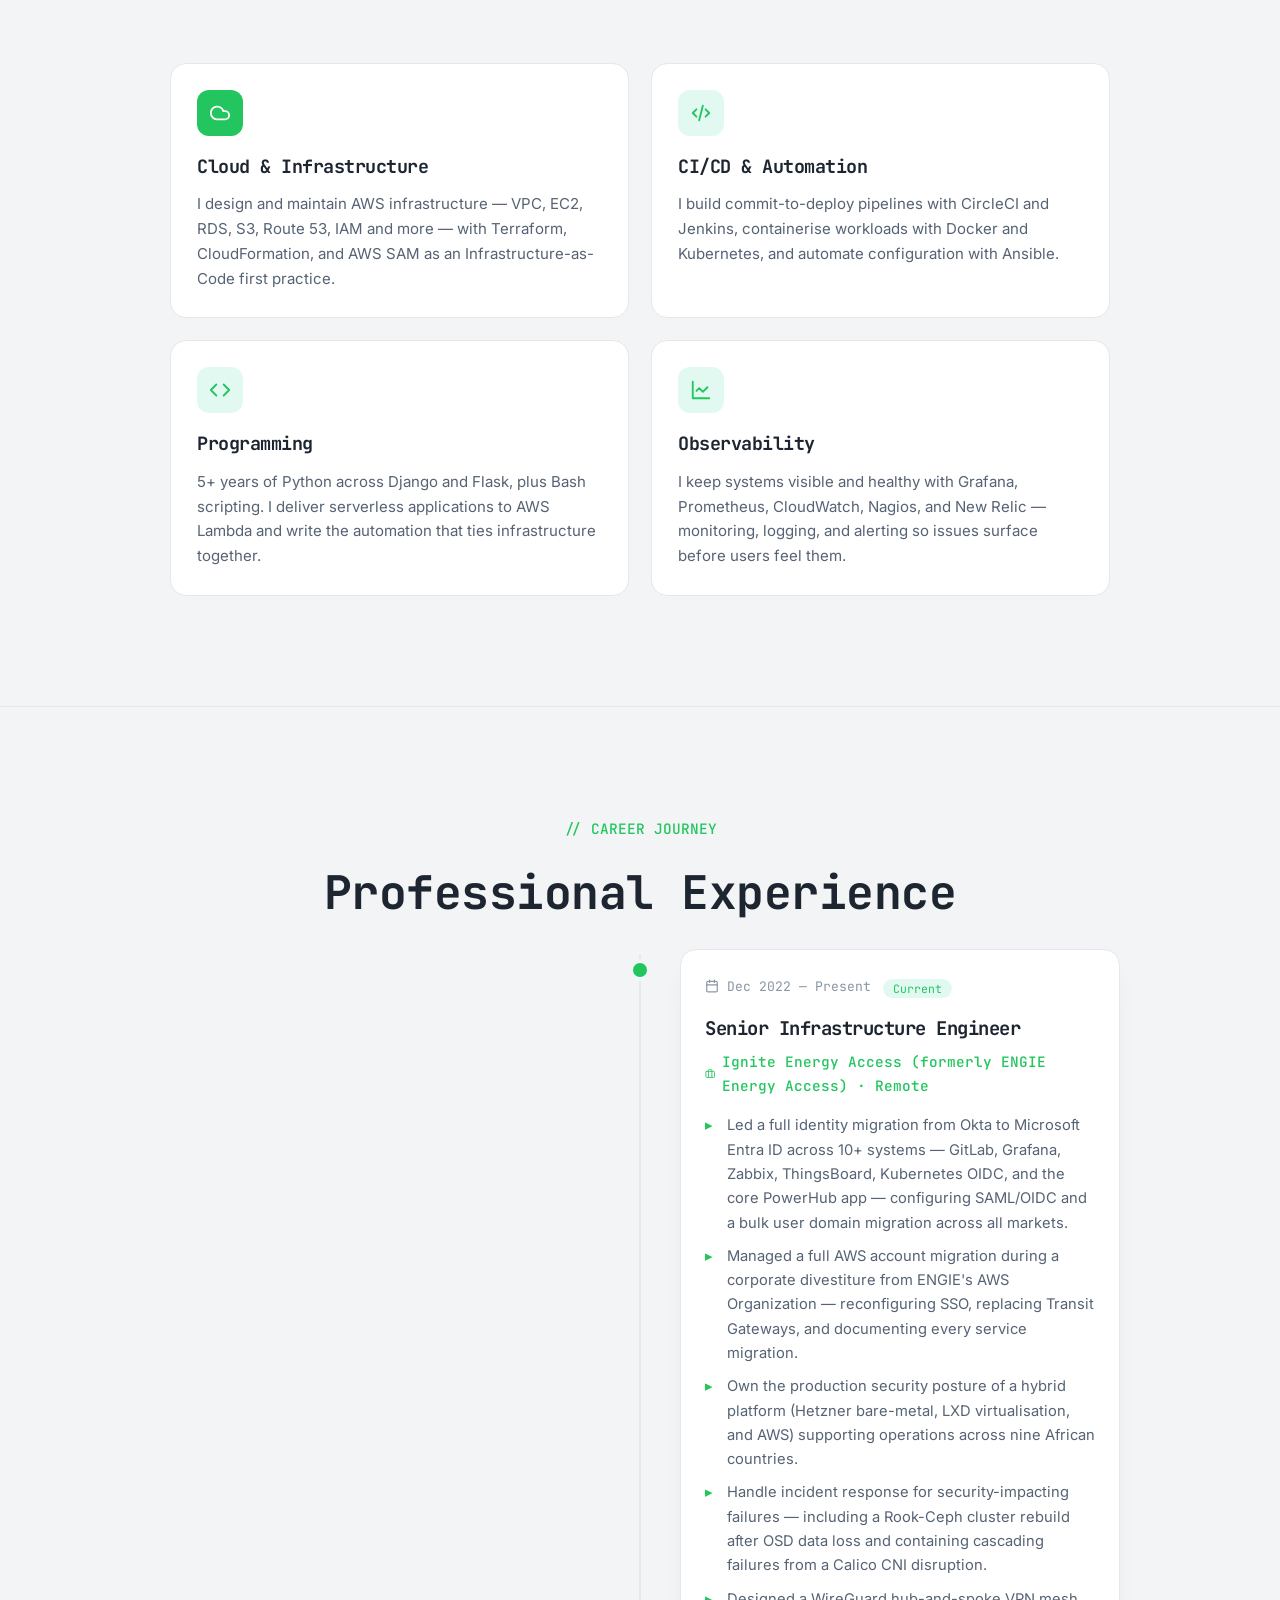
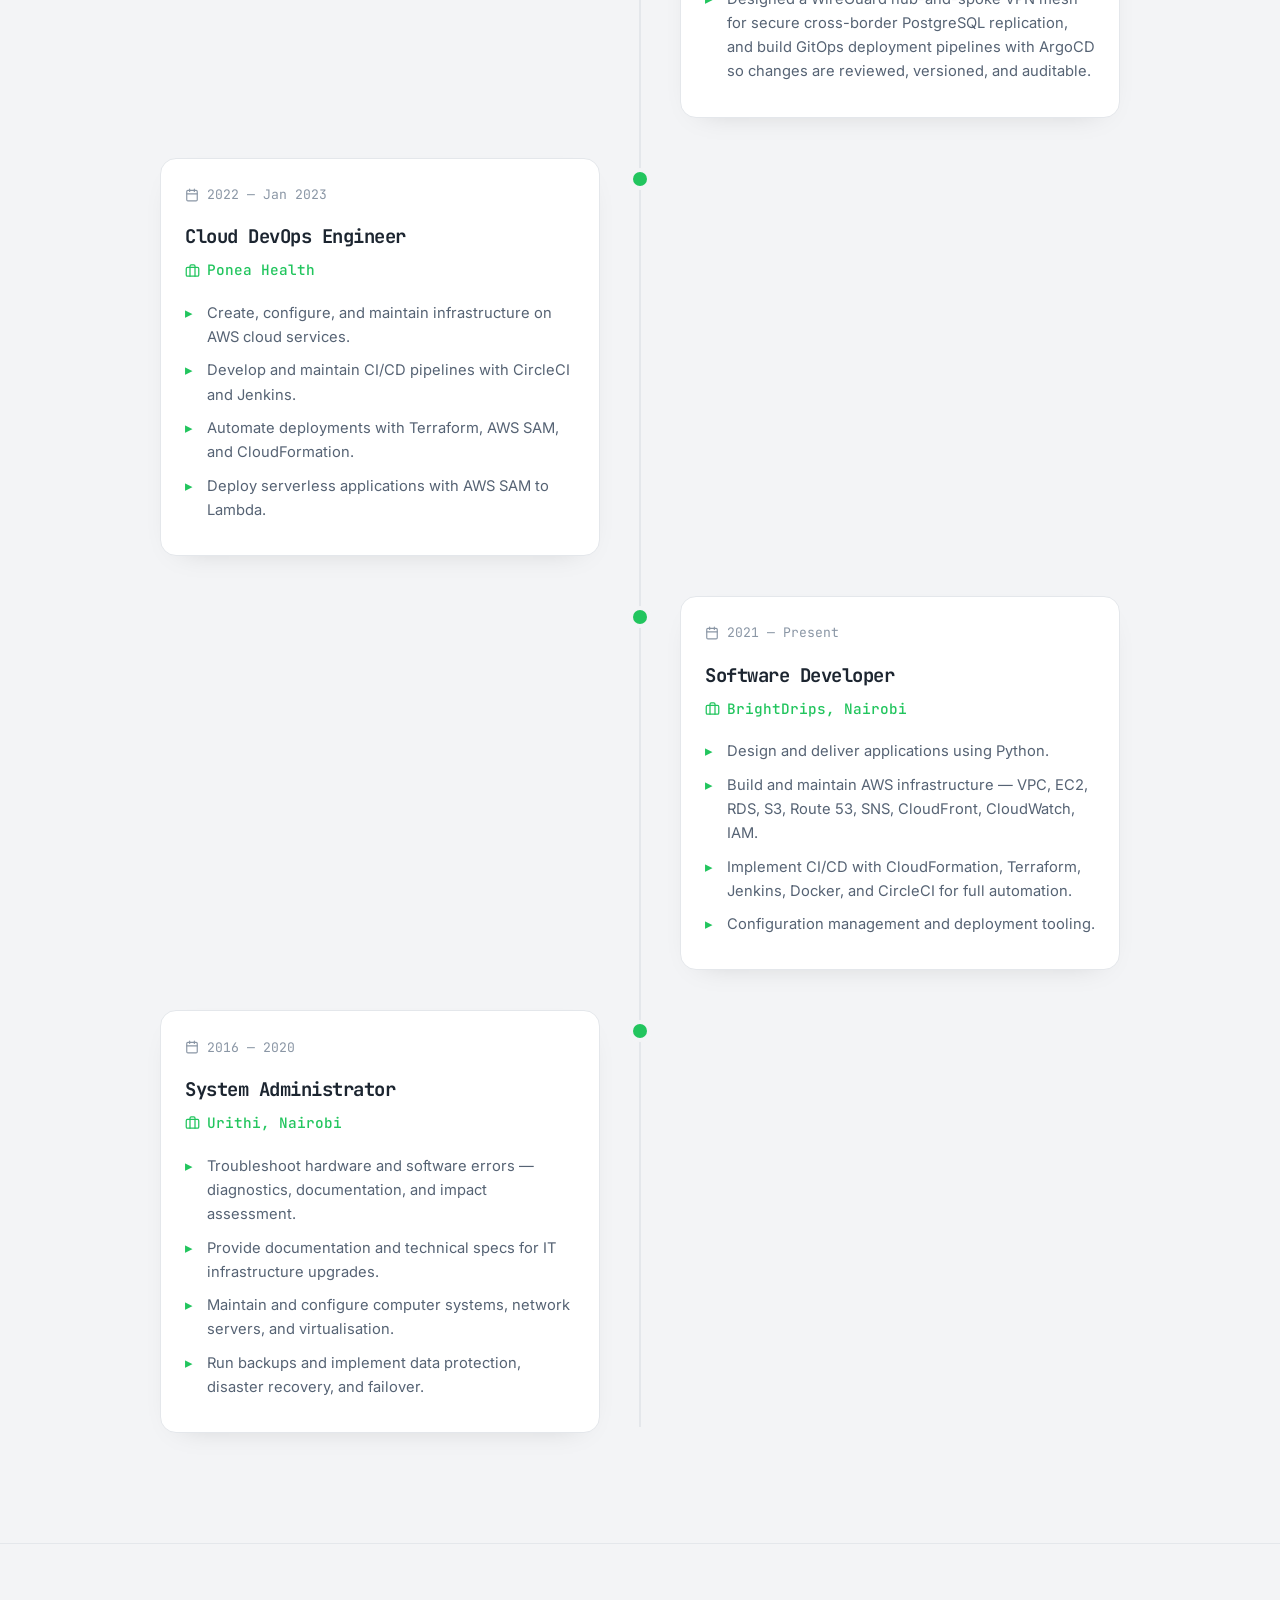
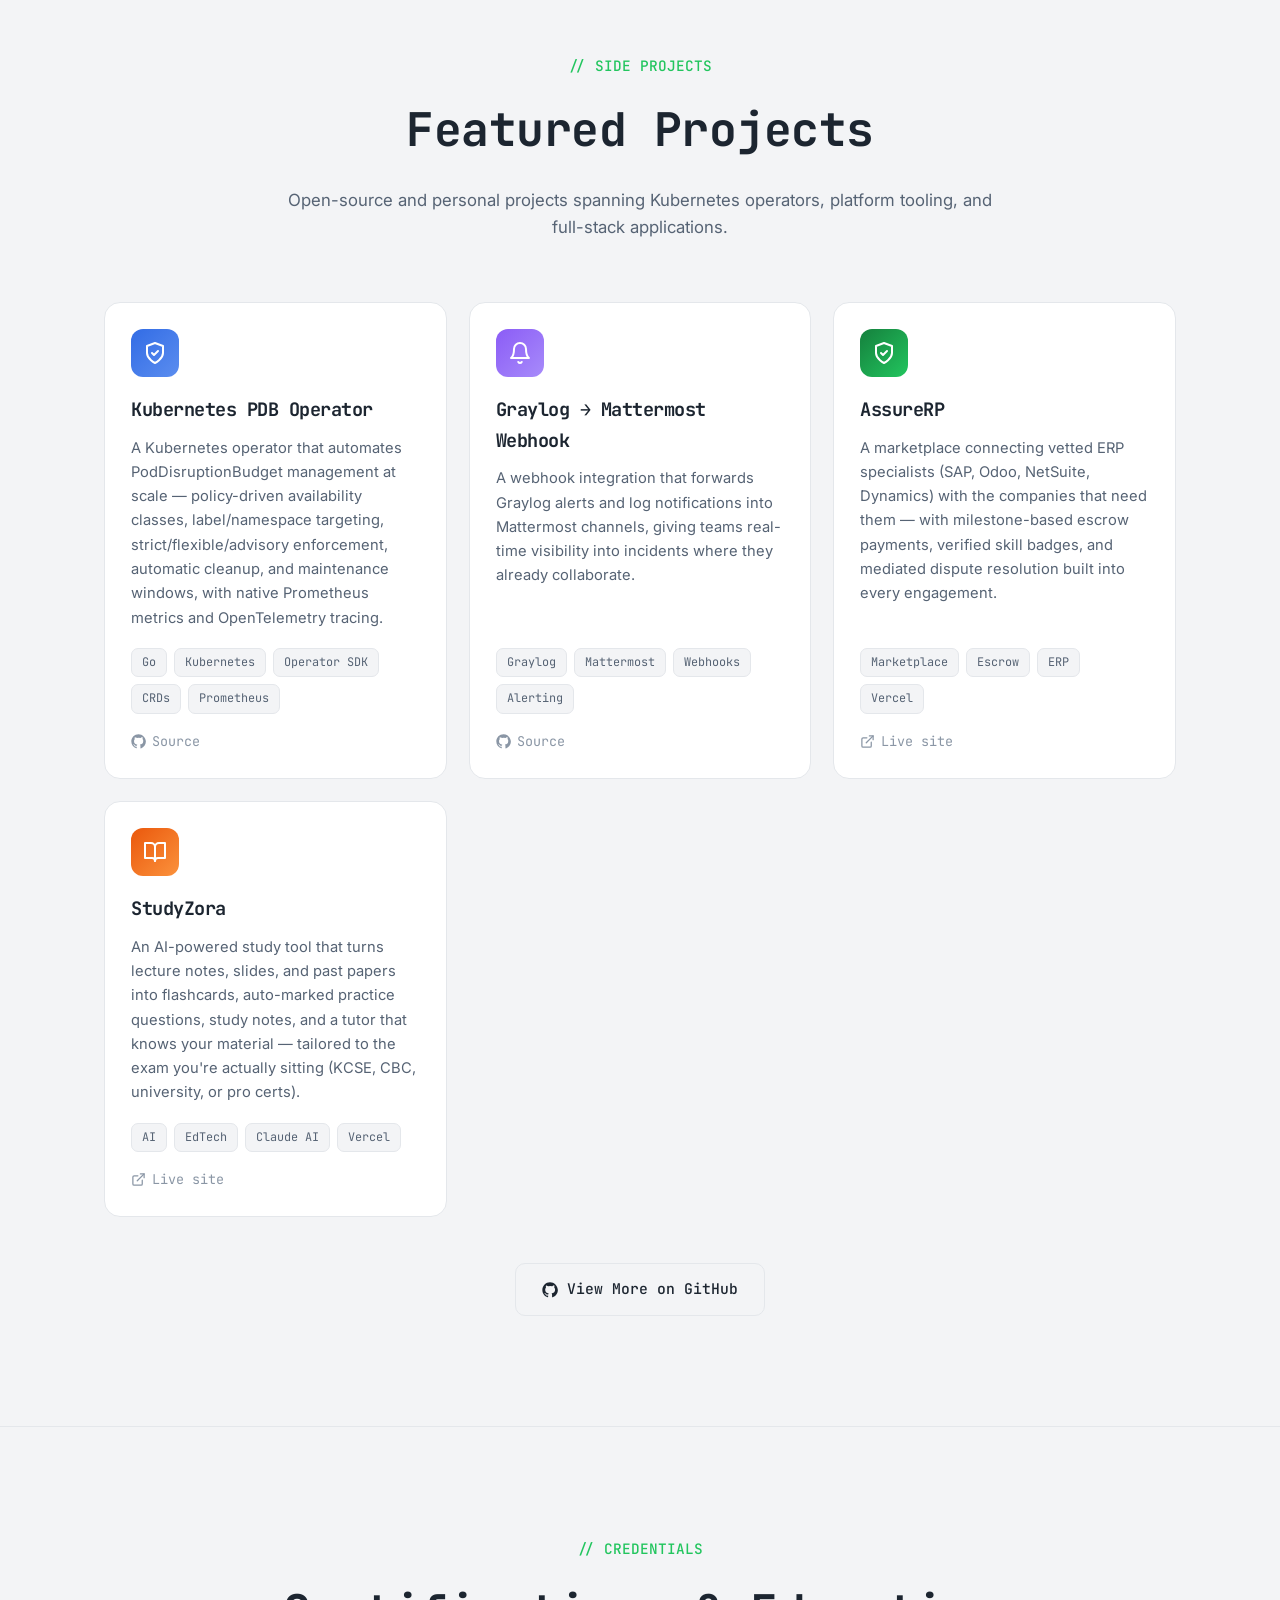
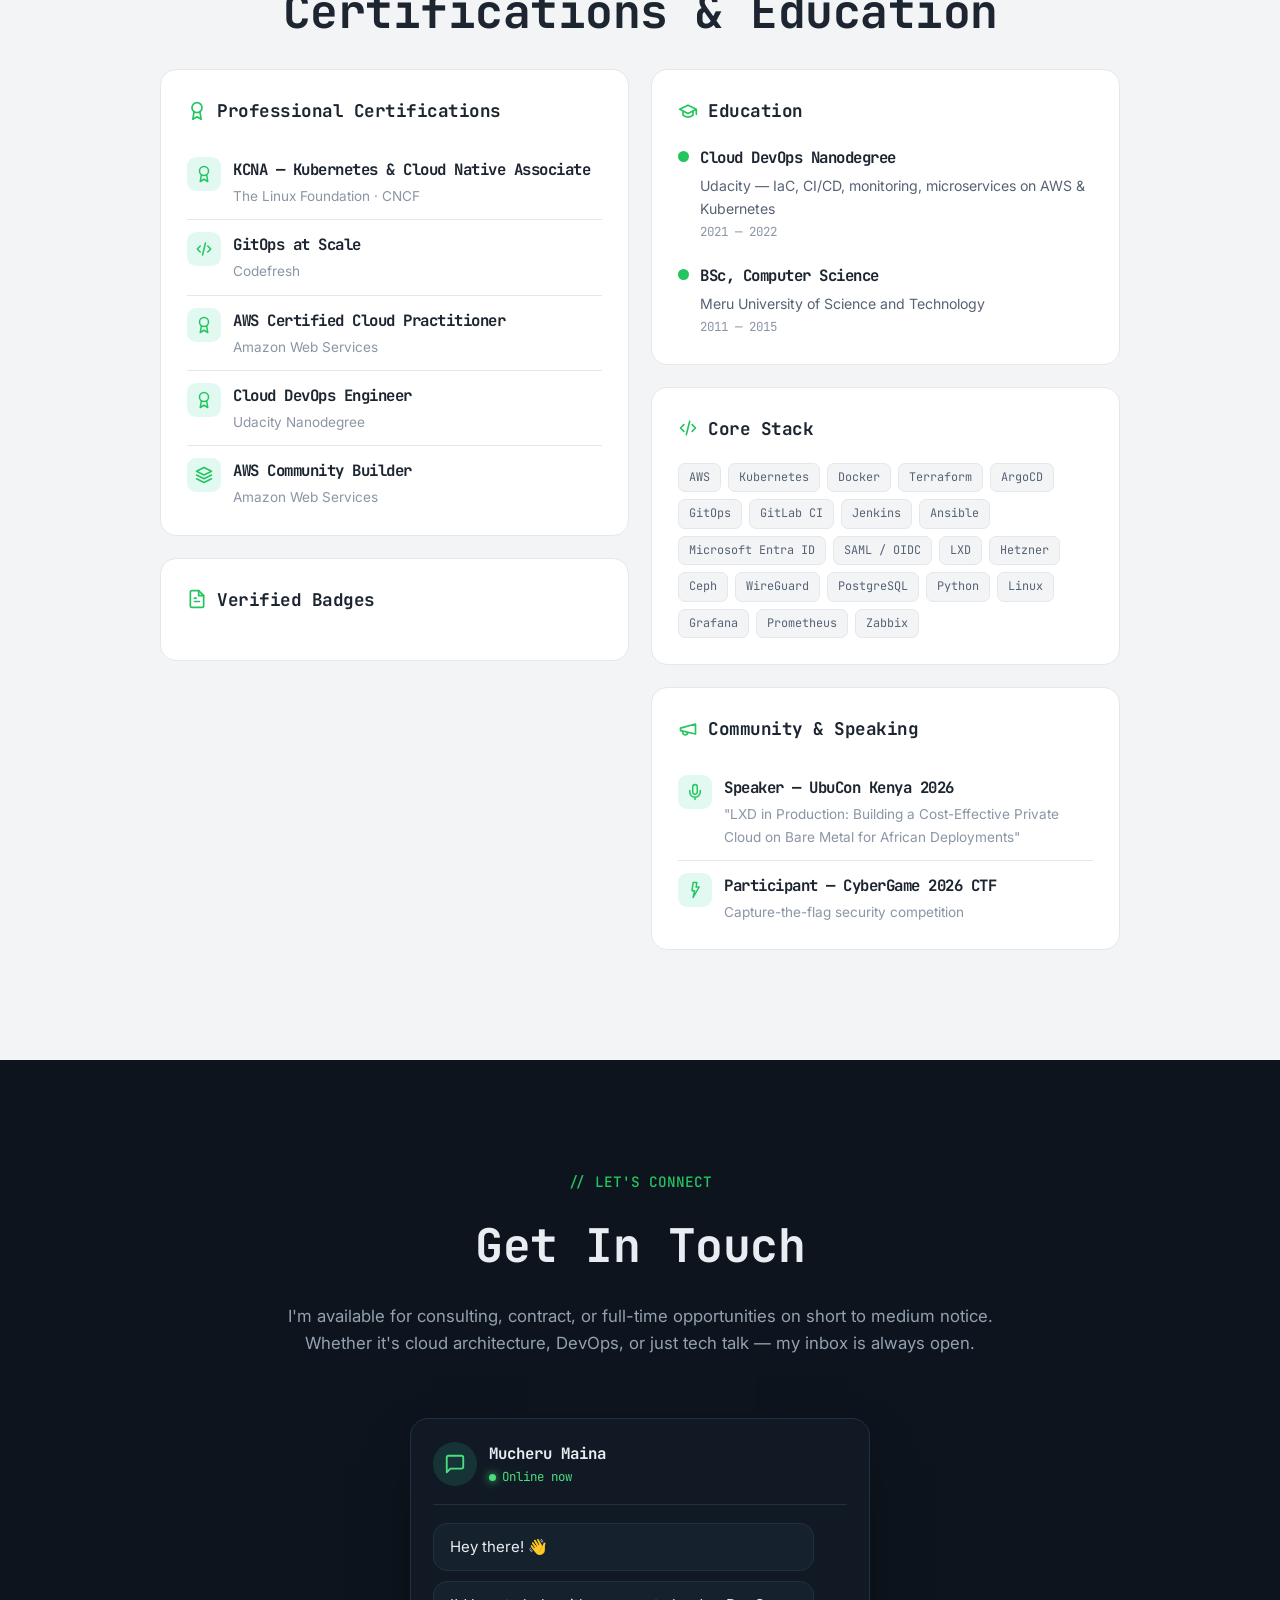
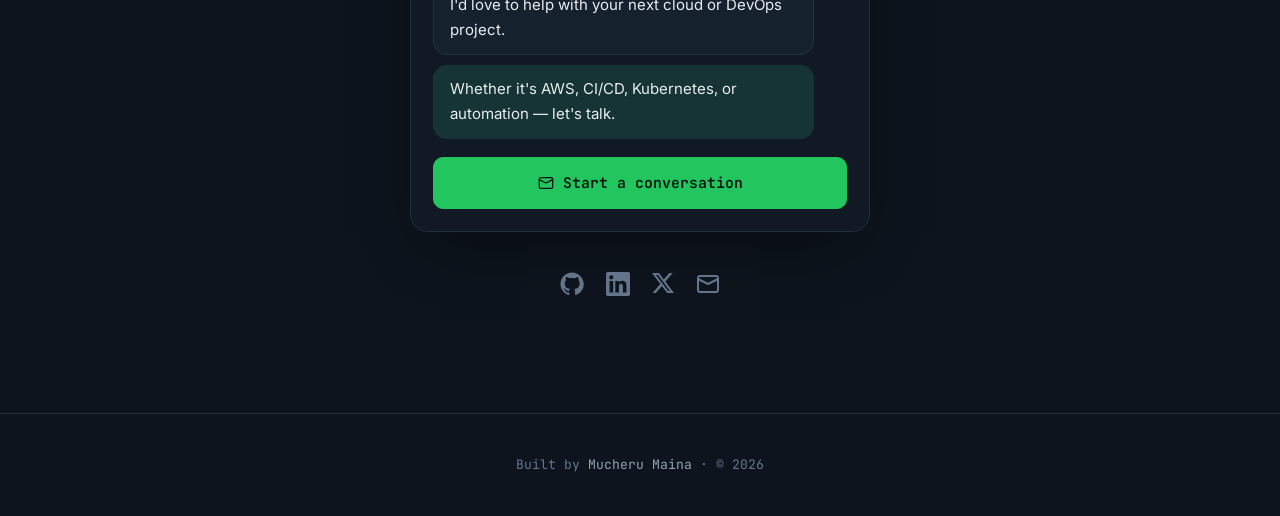
==== commit a5e655f3: "Rewrite About bio and bump experience to 5+ years - Replace the About section with a personal, story" ====
--- a/index.html
+++ b/index.html
@@ -81,7 +81,7 @@
       <p class="hero-bio">
         DevOps Engineer &amp; AWS Community Builder based in Nairobi, Kenya. I support, automate,
         and optimise mission-critical deployments on AWS — with configuration management, CI/CD,
-        containerisation, and microservices. 3+ years building reliable cloud infrastructure.
+        containerisation, and microservices. 5+ years building reliable cloud infrastructure.
       </p>
 
       <!-- Interactive terminal -->
@@ -125,12 +125,30 @@
     <div class="wrap">
       <span class="eyebrow reveal">// ABOUT ME</span>
       <h2 class="section-title reveal">Professional Profile</h2>
-      <p class="section-lead reveal">
-        DevOps engineer with a networking background and 3+ years of Python programming. I build,
-        automate, and optimise infrastructure on AWS — leveraging configuration management, CI/CD,
-        containerisation, and microservices to keep delivery reliable and repeatable. I care about
-        clean automation and systems teams can trust.
-      </p>
+      <div class="about-bio reveal">
+        <p>
+          I've spent the last <strong>5+ years</strong> keeping critical infrastructure running
+          across African markets, for a company that puts solar energy in homes that never had
+          reliable power before. The stakes are real. Downtime isn't just an SLA violation; it
+          affects field operations and revenue collection.
+        </p>
+        <p>
+          The work is hybrid cloud at scale: <strong>bare-metal Kubernetes on Hetzner</strong>,
+          multi-account AWS, Rook-Ceph storage, MySQL and PostgreSQL HA clusters, GitLab CI/CD, and
+          enough Ansible to make manual provisioning genuinely painful to think about.
+        </p>
+        <p>
+          Most of what I do lives at the intersection of <strong>reliability and scale</strong>:
+          keeping distributed systems honest, building observability that actually tells you
+          something useful, and making sure a failed OSD at 2am in Nairobi doesn't wake up a market
+          in Mozambique.
+        </p>
+        <p>
+          Outside of that, I run <strong>Greentropik Consulting</strong>, where I take on
+          infrastructure and cloud architecture work for teams that need someone who's actually
+          fought fires, not just read about them.
+        </p>
+      </div>
       <div class="feature-grid">
         <div class="feature-card hot reveal">
           <div class="feature-icon">
@@ -151,7 +169,7 @@
             <svg width="22" height="22" viewBox="0 0 24 24" fill="none" stroke="currentColor" stroke-width="2" stroke-linecap="round" stroke-linejoin="round"><path d="M16 18 22 12 16 6"/><path d="M8 6 2 12 8 18"/></svg>
           </div>
           <h3>Programming</h3>
-          <p>3+ years of Python across Django and Flask, plus Bash scripting. I deliver serverless applications to AWS Lambda and write the automation that ties infrastructure together.</p>
+          <p>5+ years of Python across Django and Flask, plus Bash scripting. I deliver serverless applications to AWS Lambda and write the automation that ties infrastructure together.</p>
         </div>
         <div class="feature-card reveal">
           <div class="feature-icon">
--- a/assets/css/portfolio.css
+++ b/assets/css/portfolio.css
@@ -276,6 +276,10 @@
 .social-rail a:hover { color: var(--accent-bright); transform: translateY(-3px); }
 
 /* ---------- About / feature cards ---------- */
+.about-bio { max-width: 760px; margin: 0 auto 60px; }
+.about-bio p { color: var(--light-dim); font-size: 1.05rem; margin: 0 0 20px; text-align: left; }
+.about-bio p:last-child { margin-bottom: 0; }
+.about-bio strong { color: var(--light-text); font-weight: 600; }
 .feature-grid { display: grid; grid-template-columns: 1fr 1fr; gap: 22px; max-width: 940px; margin: 0 auto; }
 .feature-card {
   background: var(--light-2);
